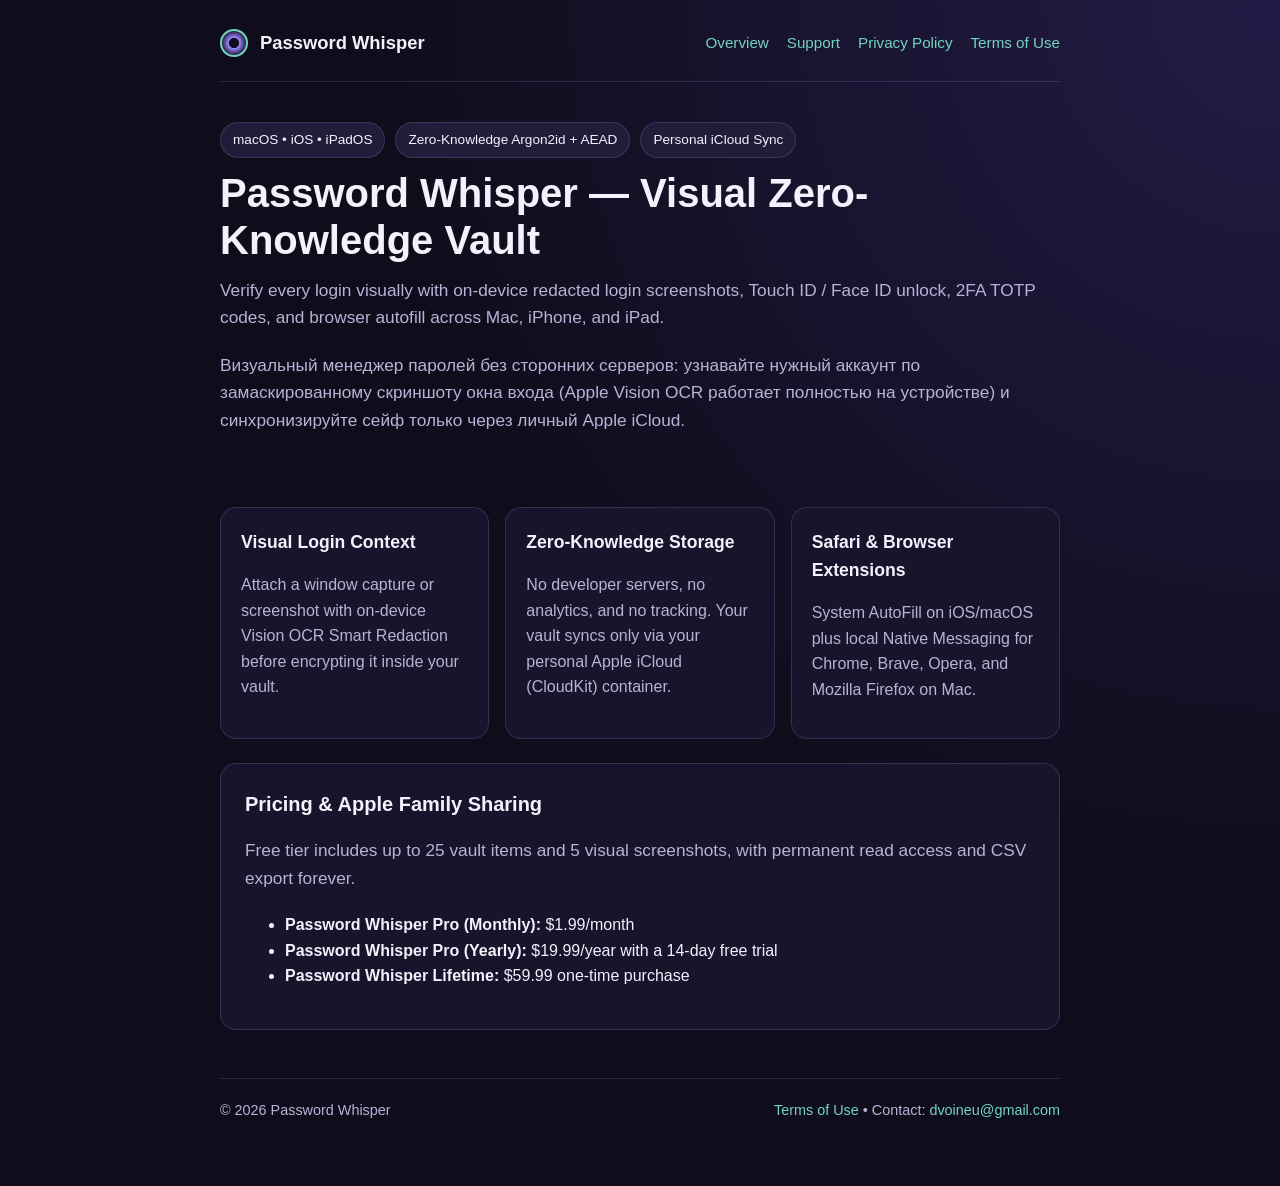
==== index.html @ 9f882ae6 "Deploy Password Whisper static site (Privacy Policy, Terms & Support)" ====
<!DOCTYPE html>
<html lang="en">
<head>
  <meta charset="utf-8">
  <meta name="viewport" content="width=device-width, initial-scale=1">
  <title>Password Whisper — Visual Zero-Knowledge Password Manager</title>
  <link rel="stylesheet" href="./style.css">
</head>
<body>
  <div class="wrap">
    <header>
      <a class="brand" href="./">
        <span class="iris-dot" aria-hidden="true"></span>
        <span>Password Whisper</span>
      </a>
      <nav aria-label="Primary">
        <a href="./">Overview</a>
        <a href="./support/">Support</a>
        <a href="./privacy/">Privacy Policy</a>
        <a href="./terms/">Terms of Use</a>
      </nav>
    </header>

    <main>
      <section class="hero">
        <div class="badges">
          <span class="badge">macOS • iOS • iPadOS</span>
          <span class="badge">Zero-Knowledge Argon2id + AEAD</span>
          <span class="badge">Personal iCloud Sync</span>
        </div>
        <h1>Password Whisper — Visual Zero-Knowledge Vault</h1>
        <p class="lead">
          Verify every login visually with on-device redacted login screenshots, Touch ID / Face ID unlock, 2FA TOTP codes, and browser autofill across Mac, iPhone, and iPad.
        </p>
        <p class="lead" lang="ru">
          Визуальный менеджер паролей без сторонних серверов: узнавайте нужный аккаунт по замаскированному скриншоту окна входа (Apple Vision OCR работает полностью на устройстве) и синхронизируйте сейф только через личный Apple iCloud.
        </p>
      </section>

      <section class="grid">
        <article class="card">
          <h2>Visual Login Context</h2>
          <p>Attach a window capture or screenshot with on-device Vision OCR Smart Redaction before encrypting it inside your vault.</p>
        </article>
        <article class="card">
          <h2>Zero-Knowledge Storage</h2>
          <p>No developer servers, no analytics, and no tracking. Your vault syncs only via your personal Apple iCloud (CloudKit) container.</p>
        </article>
        <article class="card">
          <h2>Safari & Browser Extensions</h2>
          <p>System AutoFill on iOS/macOS plus local Native Messaging for Chrome, Brave, Opera, and Mozilla Firefox on Mac.</p>
        </article>
      </section>

      <section class="section">
        <h2>Pricing & Apple Family Sharing</h2>
        <p class="lead">Free tier includes up to 25 vault items and 5 visual screenshots, with permanent read access and CSV export forever.</p>
        <ul>
          <li><strong>Password Whisper Pro (Monthly):</strong> $1.99/month</li>
          <li><strong>Password Whisper Pro (Yearly):</strong> $19.99/year with a 14-day free trial</li>
          <li><strong>Password Whisper Lifetime:</strong> $59.99 one-time purchase</li>
        </ul>
      </section>
    </main>

    <footer>
      <span>© 2026 Password Whisper</span>
      <span><a href="./terms/">Terms of Use</a> • Contact: <a href="mailto:dvoineu@gmail.com">dvoineu@gmail.com</a></span>
    </footer>
  </div>
</body>
</html>
---- style.css ----
:root {
  --bg: #0f0d1b;
  --surface: #18142b;
  --surface-alt: #211c3a;
  --border: rgba(167, 152, 240, 0.2);
  --text: #f3f1fb;
  --muted: #b8b2d6;
  --accent: #74d4c0;
  --iris: #9c88ff;
}

* {
  box-sizing: border-box;
}

body {
  margin: 0;
  font-family: -apple-system, BlinkMacSystemFont, "SF Pro Text", "Segoe UI", Roboto, sans-serif;
  background: radial-gradient(circle at top right, #231b46 0%, var(--bg) 52%);
  color: var(--text);
  line-height: 1.6;
}

a {
  color: var(--accent);
  text-decoration: none;
}

a:hover {
  text-decoration: underline;
}

.wrap {
  max-width: 880px;
  margin: 0 auto;
  padding: 28px 20px 64px;
}

header {
  display: flex;
  flex-wrap: wrap;
  align-items: center;
  justify-content: space-between;
  gap: 16px;
  padding-bottom: 24px;
  border-bottom: 1px solid var(--border);
}

.brand {
  display: flex;
  align-items: center;
  gap: 12px;
  font-weight: 700;
  font-size: 1.15rem;
  color: var(--text);
}

.iris-dot {
  width: 28px;
  height: 28px;
  border-radius: 50%;
  border: 2px solid var(--accent);
  background: radial-gradient(circle, var(--bg) 28%, var(--iris) 32%, var(--surface) 75%);
  display: inline-block;
}

nav {
  display: flex;
  flex-wrap: wrap;
  gap: 18px;
  font-size: 0.95rem;
}

.hero {
  padding: 40px 0 28px;
}

h1 {
  font-size: clamp(1.9rem, 4vw, 2.5rem);
  line-height: 1.18;
  margin: 0 0 12px;
}

.lead {
  color: var(--muted);
  font-size: 1.08rem;
  margin: 0 0 20px;
}

.badges {
  display: flex;
  flex-wrap: wrap;
  gap: 10px;
  margin-bottom: 12px;
}

.badge {
  background: var(--surface-alt);
  border: 1px solid var(--border);
  border-radius: 999px;
  padding: 6px 12px;
  font-size: 0.85rem;
  color: var(--text);
}

.grid {
  display: grid;
  grid-template-columns: repeat(auto-fit, minmax(250px, 1fr));
  gap: 16px;
  margin: 24px 0;
}

.card {
  background: var(--surface);
  border: 1px solid var(--border);
  border-radius: 16px;
  padding: 20px;
}

.card h2,
.card h3 {
  margin-top: 0;
  font-size: 1.1rem;
}

.card p,
.card li {
  color: var(--muted);
}

.section {
  background: var(--surface);
  border: 1px solid var(--border);
  border-radius: 16px;
  padding: 24px;
  margin-top: 22px;
}

.section h2 {
  margin-top: 0;
  font-size: 1.25rem;
}

footer {
  margin-top: 48px;
  padding-top: 20px;
  border-top: 1px solid var(--border);
  color: var(--muted);
  font-size: 0.9rem;
  display: flex;
  flex-wrap: wrap;
  justify-content: space-between;
  gap: 12px;
}
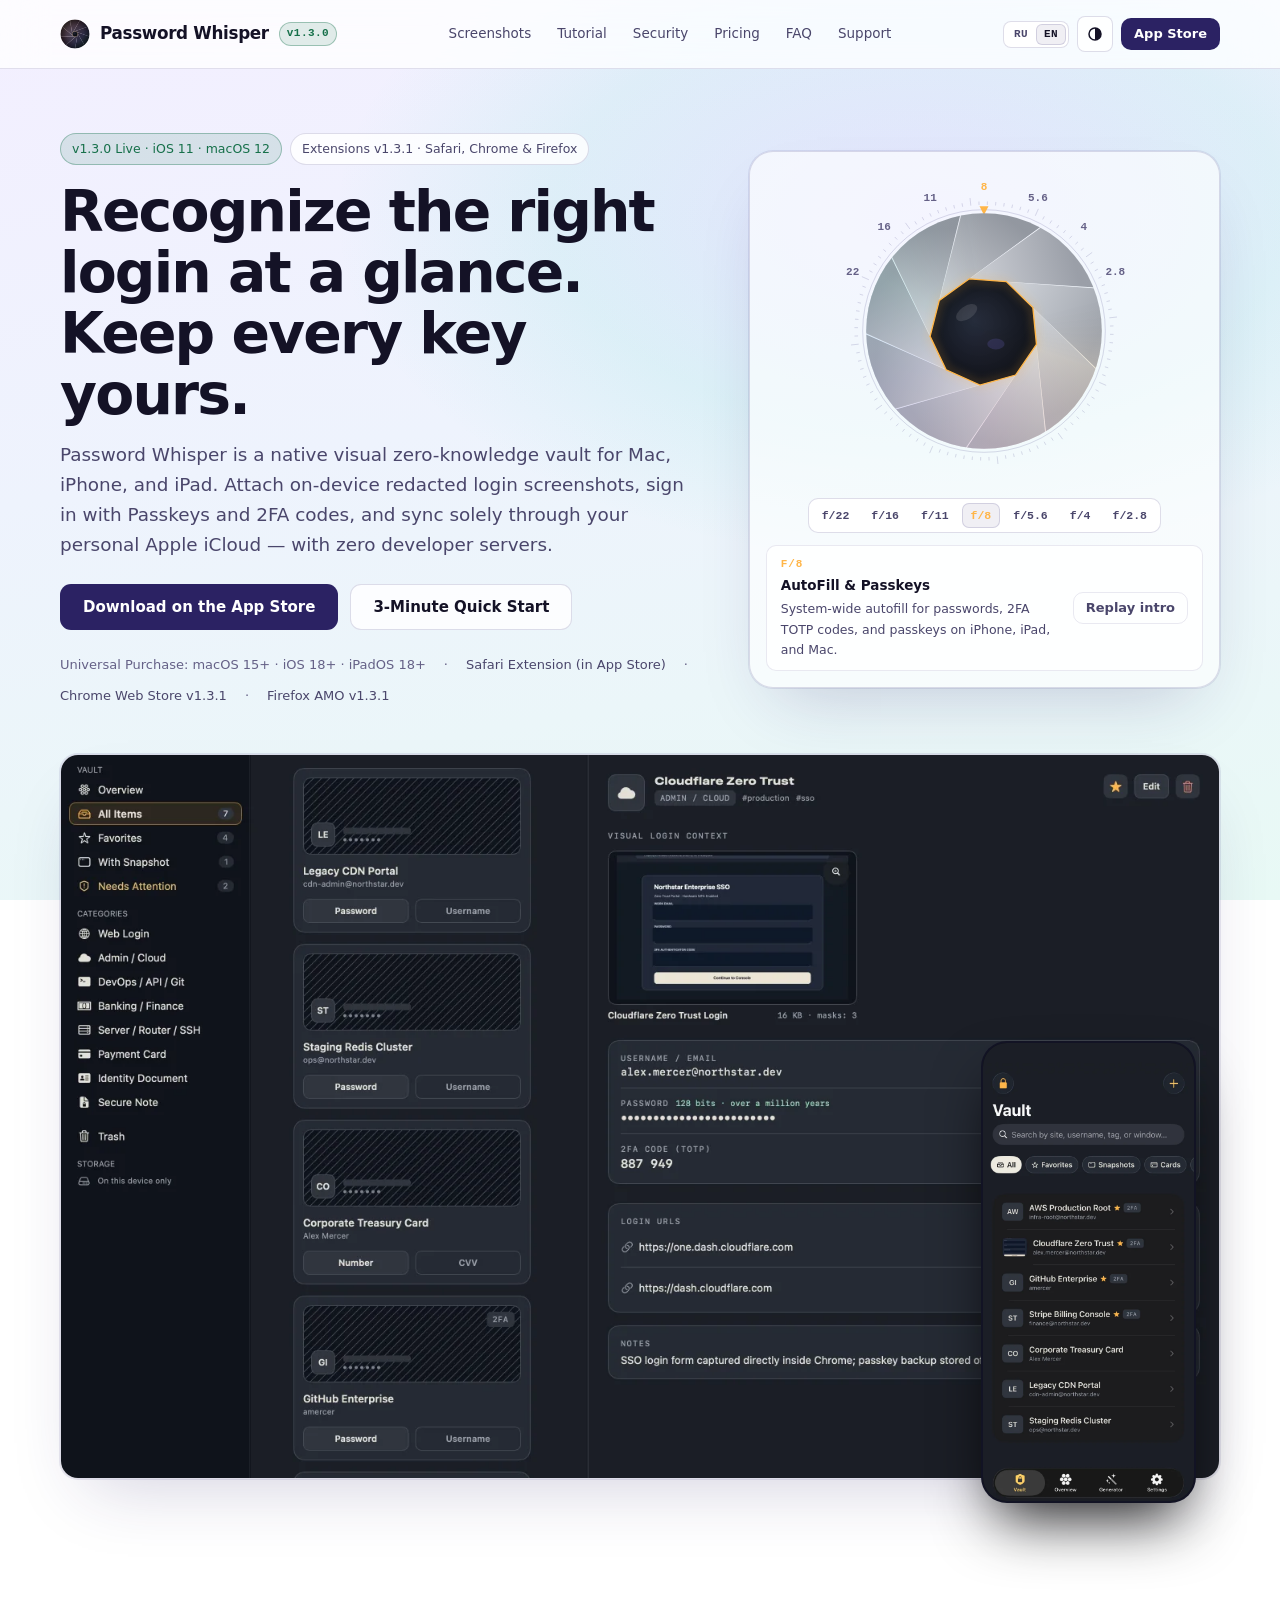
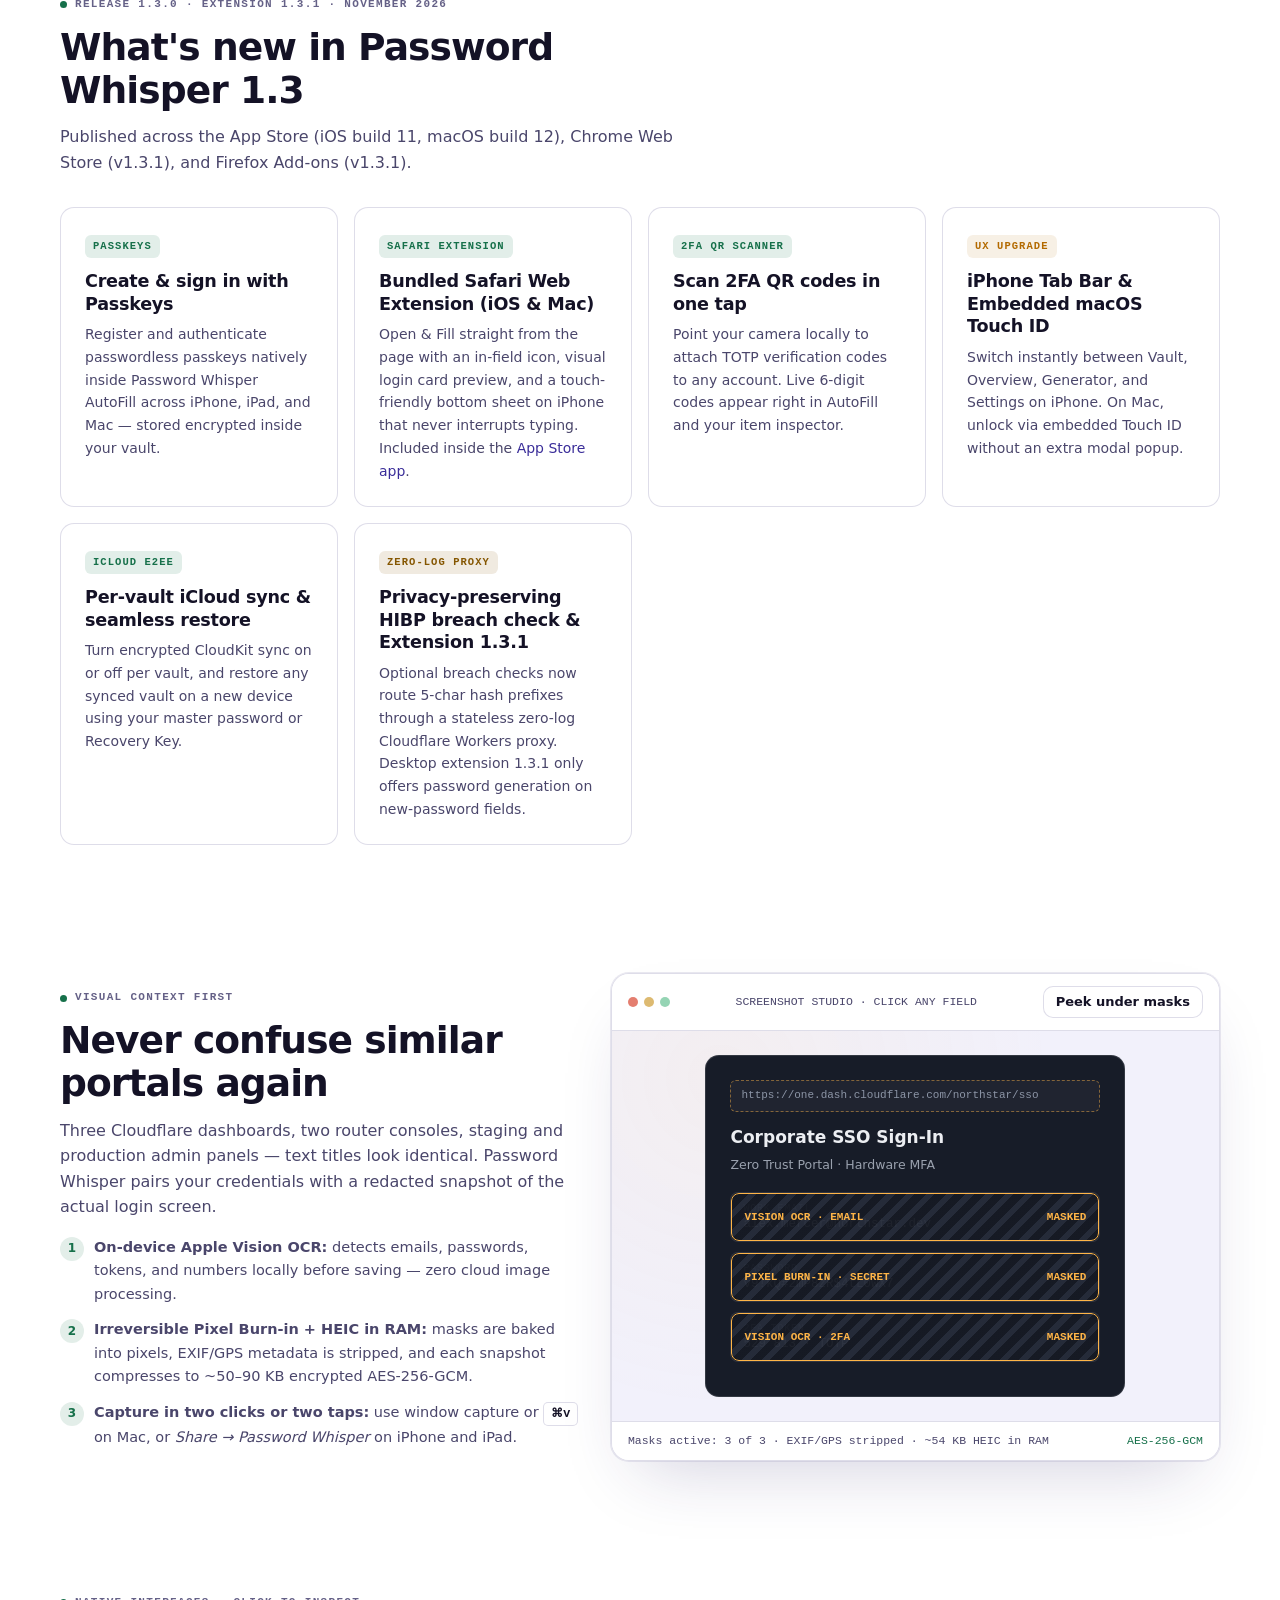
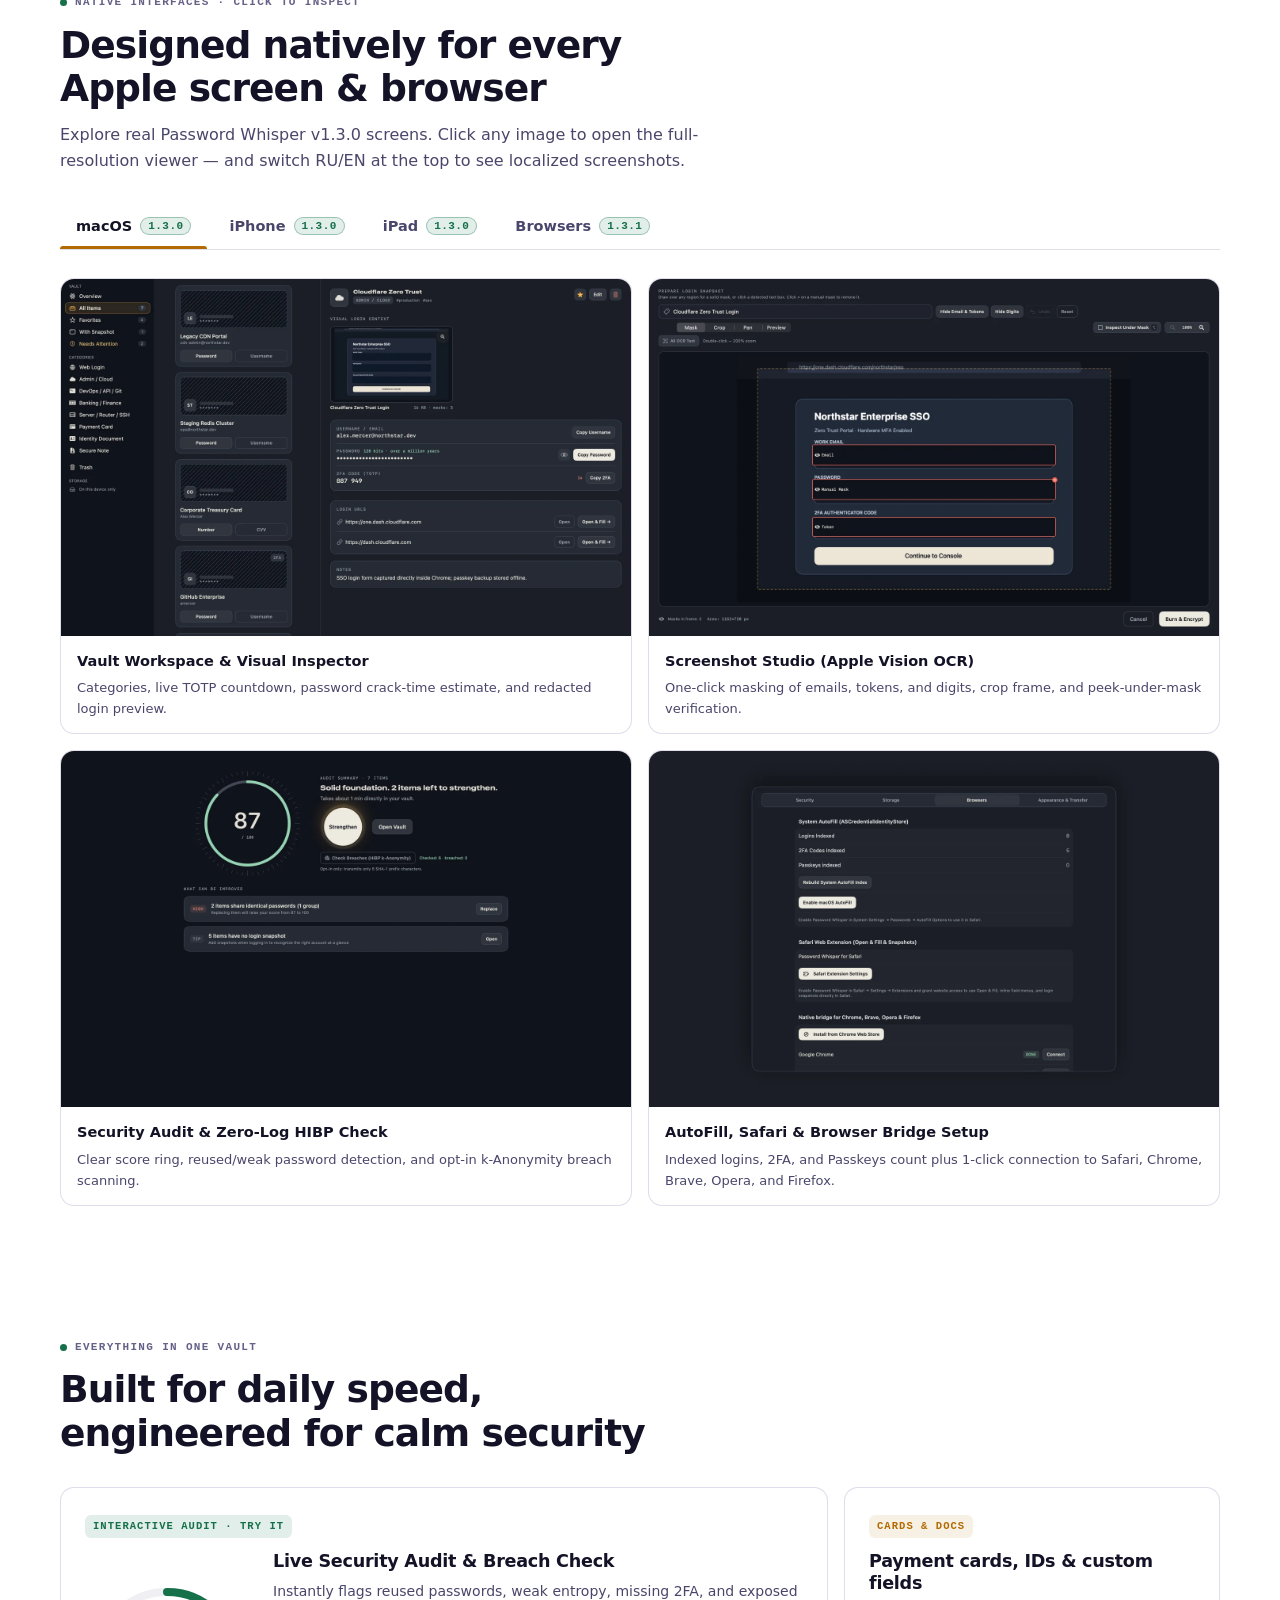
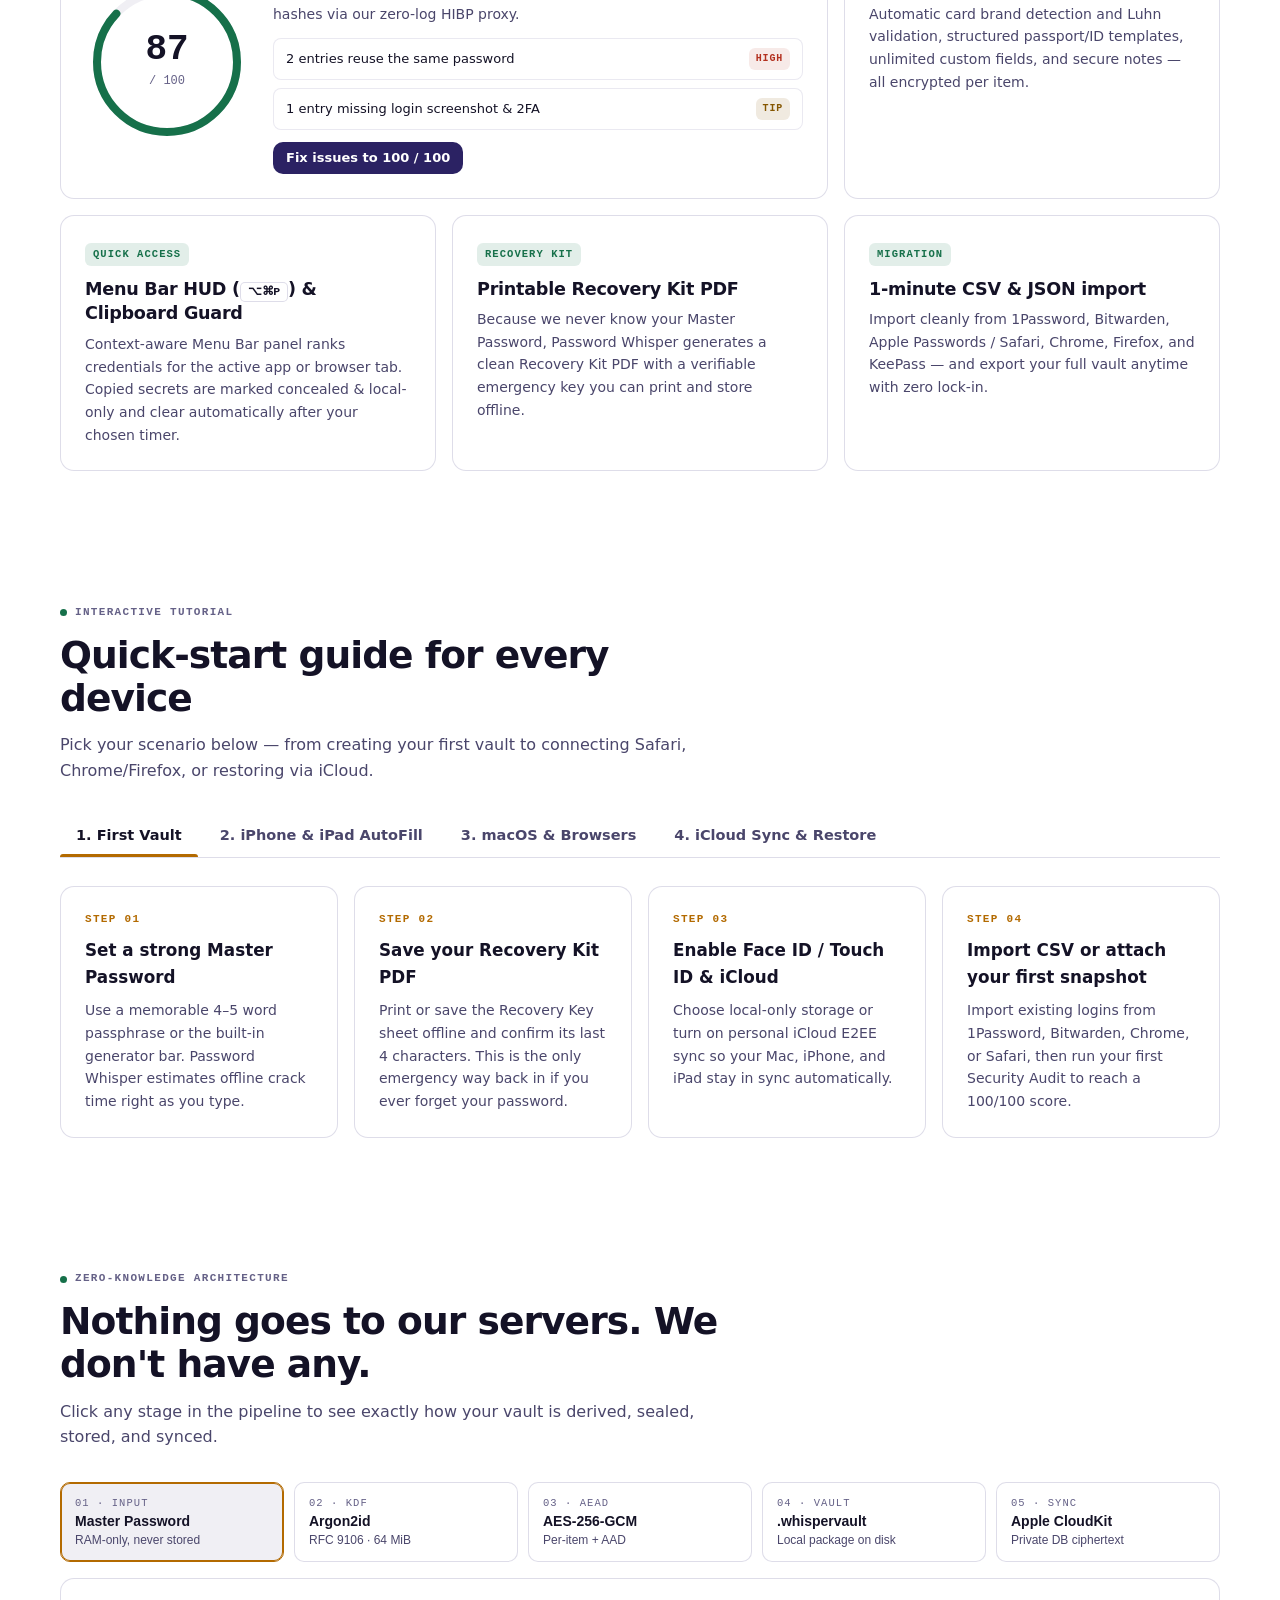
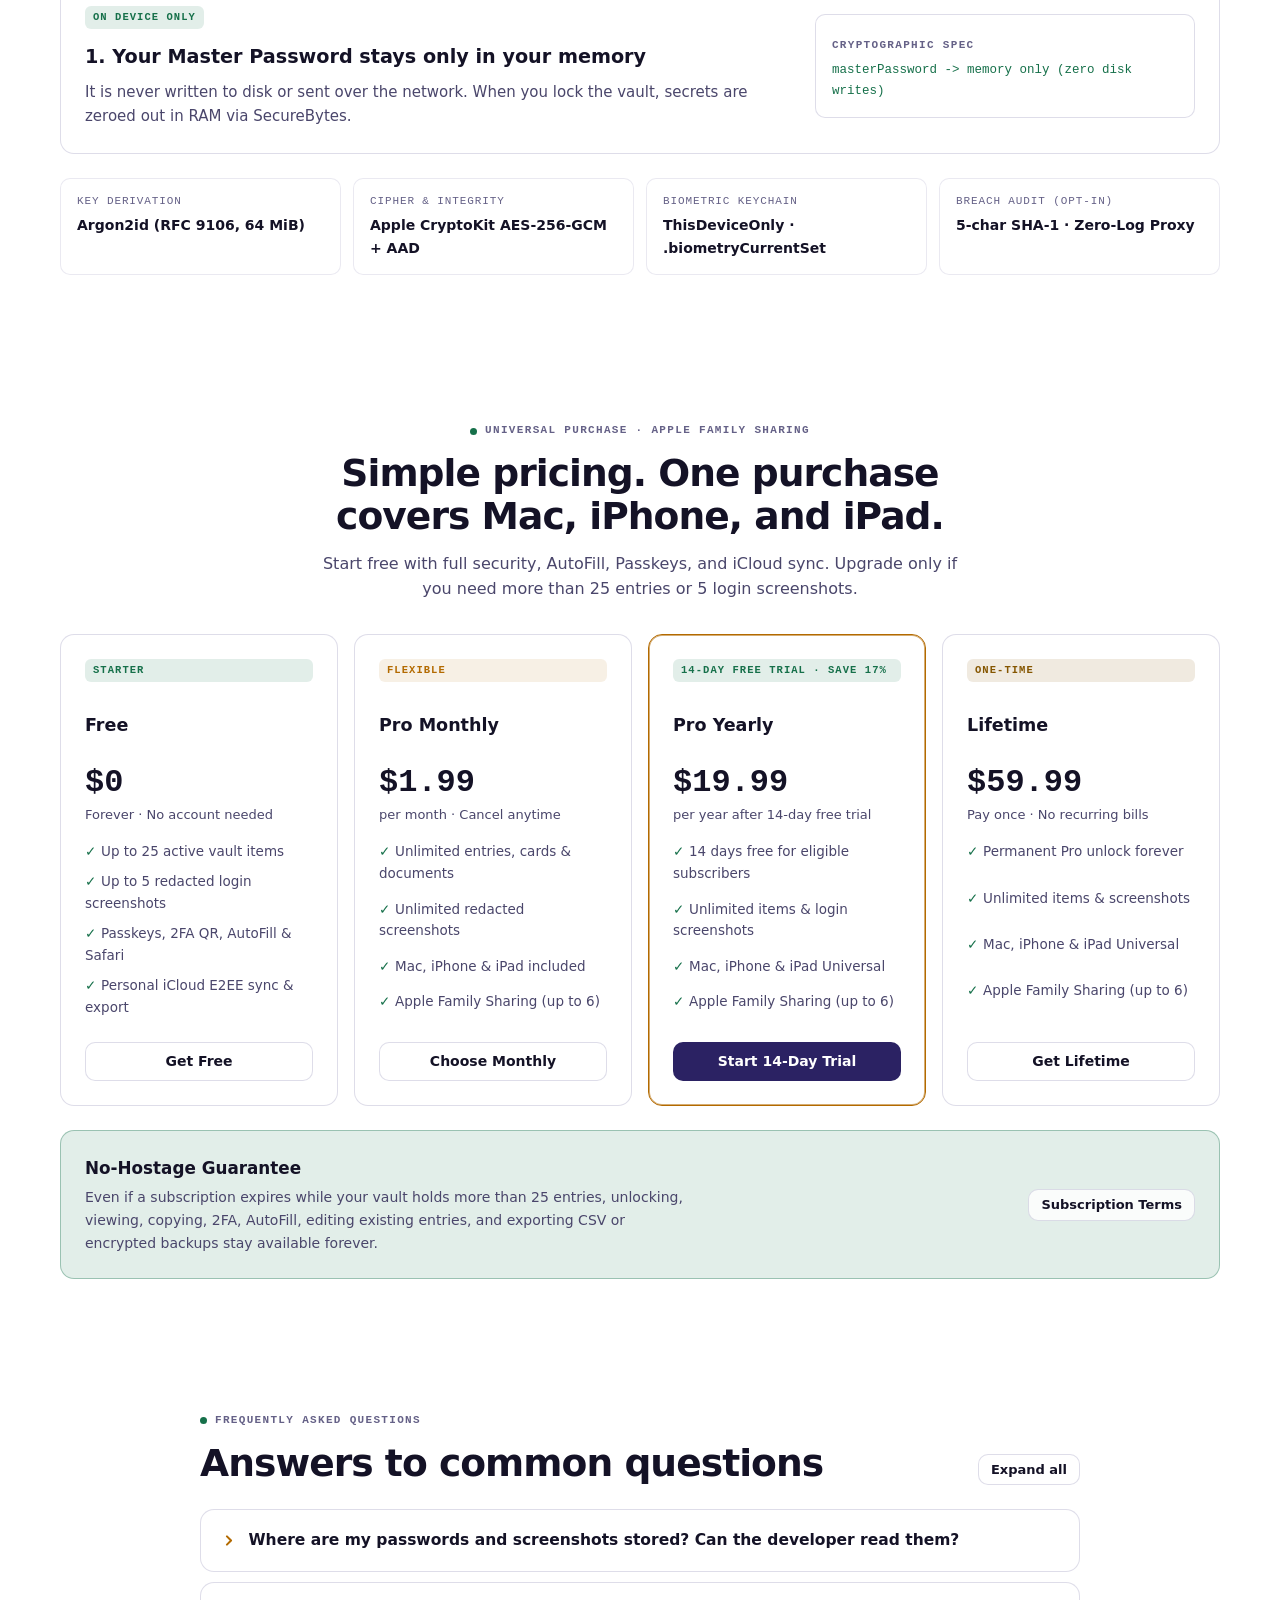
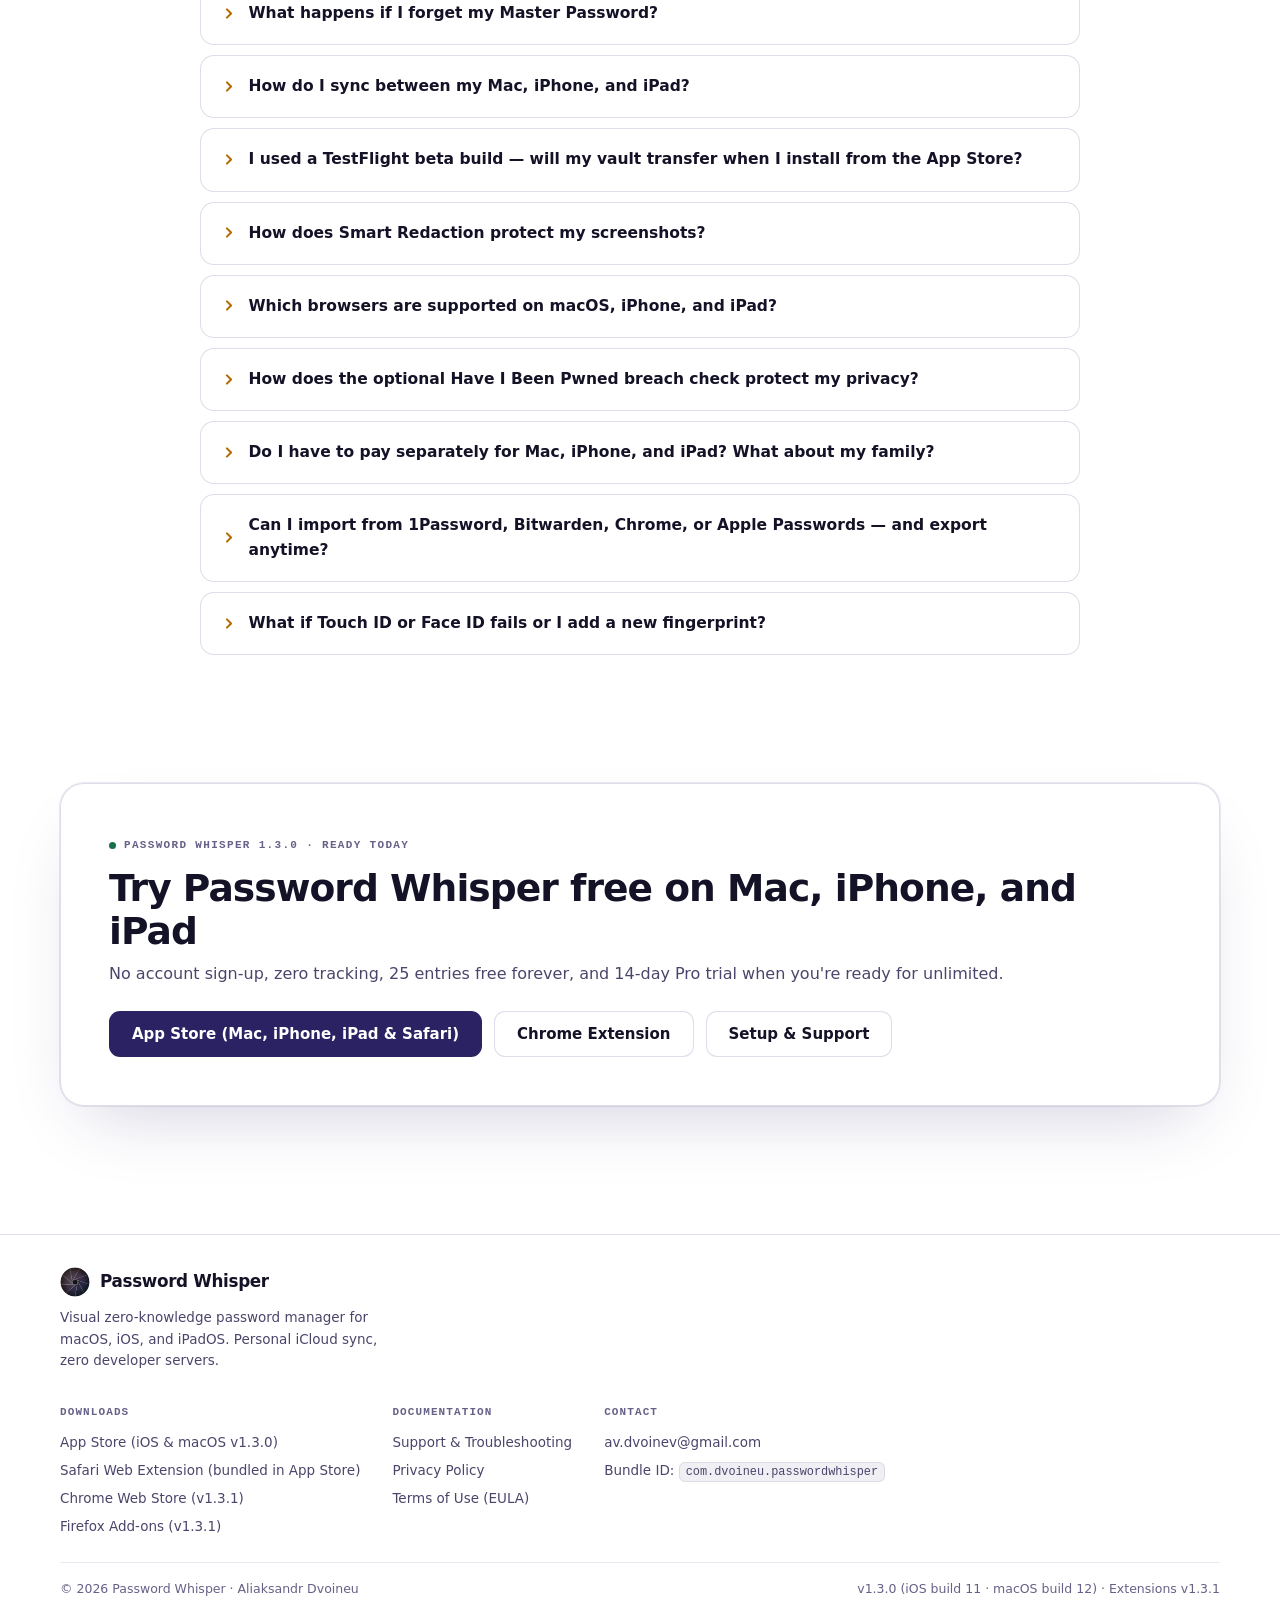
==== commit 521651a6: "feat(site): publish Password Whisper v1.3.0 Sentinel redesign with Iris animations and extension lin" ====
--- a/index.html
+++ b/index.html
@@ -1,72 +1,1356 @@
 <!DOCTYPE html>
-<html lang="en">
+<html lang="en" data-title-en="Password Whisper 1.3 — Visual Zero-Knowledge Password Manager" data-title-ru="Password Whisper 1.3 — Визуальный Zero-Knowledge менеджер паролей">
 <head>
   <meta charset="utf-8">
   <meta name="viewport" content="width=device-width, initial-scale=1">
-  <title>Password Whisper — Visual Zero-Knowledge Password Manager</title>
+  <meta name="color-scheme" content="light dark">
+  <script>
+    try {
+      var t = localStorage.getItem('pw-site-theme');
+      var m = document.querySelector('meta[name="color-scheme"]');
+      if (t === 'night' || t === 'dusk') { m.content = 'dark'; document.documentElement.dataset.sentinelTheme = t; }
+      else if (t === 'day') { m.content = 'light'; document.documentElement.dataset.sentinelTheme = 'day'; }
+      var l = localStorage.getItem('pw-site-lang');
+      document.documentElement.dataset.uiLang = (l === 'ru' || l === 'en') ? l : ((navigator.language || '').toLowerCase().startsWith('ru') ? 'ru' : 'en');
+    } catch (e) {}
+  </script>
+  <title>Password Whisper 1.3 — Visual Zero-Knowledge Password Manager</title>
+  <meta name="description" content="Password Whisper v1.3.0 for macOS, iOS, and iPadOS. Visual login context with on-device Vision OCR masking, Passkeys, 2FA QR scanner, Safari/Chrome/Firefox extensions, and personal iCloud E2EE sync with zero developer servers.">
+  <link rel="icon" type="image/svg+xml" href="./assets/sentinel-iris.svg">
   <link rel="stylesheet" href="./style.css">
+  <script src="./app.js" defer></script>
 </head>
 <body>
-  <div class="wrap">
-    <header>
+  <a class="skip-link" href="#main-content">
+    <span data-lang="en">Skip to main content</span>
+    <span data-lang="ru">Перейти к основному содержимому</span>
+  </a>
+
+  <!-- Sticky Glass Navigation -->
+  <header class="site-header">
+    <div class="container header-inner">
       <a class="brand" href="./">
-        <span class="iris-dot" aria-hidden="true"></span>
+        <img class="brand-mark" src="./assets/sentinel-iris.svg" alt="" width="30" height="30">
         <span>Password Whisper</span>
+        <span class="version-pill">v1.3.0</span>
       </a>
-      <nav aria-label="Primary">
-        <a href="./">Overview</a>
-        <a href="./support/">Support</a>
-        <a href="./privacy/">Privacy Policy</a>
-        <a href="./terms/">Terms of Use</a>
+
+      <nav aria-label="Primary navigation">
+        <ul class="nav-links">
+          <li><a href="#screenshots"><span data-lang="en">Screenshots</span><span data-lang="ru">Скриншоты</span></a></li>
+          <li><a href="#tutorial"><span data-lang="en">Tutorial</span><span data-lang="ru">Как начать</span></a></li>
+          <li><a href="#security"><span data-lang="en">Security</span><span data-lang="ru">Защита</span></a></li>
+          <li><a href="#pricing"><span data-lang="en">Pricing</span><span data-lang="ru">Тарифы</span></a></li>
+          <li><a href="#faq">FAQ</a></li>
+          <li><a href="./support/"><span data-lang="en">Support</span><span data-lang="ru">Поддержка</span></a></li>
+        </ul>
       </nav>
-    </header>
-
-    <main>
-      <section class="hero">
-        <div class="badges">
-          <span class="badge">macOS • iOS • iPadOS</span>
-          <span class="badge">Zero-Knowledge Argon2id + AEAD</span>
-          <span class="badge">Personal iCloud Sync</span>
-        </div>
-        <h1>Password Whisper — Visual Zero-Knowledge Vault</h1>
-        <p class="lead">
-          Verify every login visually with on-device redacted login screenshots, Touch ID / Face ID unlock, 2FA TOTP codes, and browser autofill across Mac, iPhone, and iPad.
-        </p>
-        <p class="lead" lang="ru">
-          Визуальный менеджер паролей без сторонних серверов: узнавайте нужный аккаунт по замаскированному скриншоту окна входа (Apple Vision OCR работает полностью на устройстве) и синхронизируйте сейф только через личный Apple iCloud.
-        </p>
-      </section>
-
-      <section class="grid">
-        <article class="card">
-          <h2>Visual Login Context</h2>
-          <p>Attach a window capture or screenshot with on-device Vision OCR Smart Redaction before encrypting it inside your vault.</p>
-        </article>
-        <article class="card">
-          <h2>Zero-Knowledge Storage</h2>
-          <p>No developer servers, no analytics, and no tracking. Your vault syncs only via your personal Apple iCloud (CloudKit) container.</p>
-        </article>
-        <article class="card">
-          <h2>Safari & Browser Extensions</h2>
-          <p>System AutoFill on iOS/macOS plus local Native Messaging for Chrome, Brave, Opera, and Mozilla Firefox on Mac.</p>
-        </article>
-      </section>
-
-      <section class="section">
-        <h2>Pricing & Apple Family Sharing</h2>
-        <p class="lead">Free tier includes up to 25 vault items and 5 visual screenshots, with permanent read access and CSV export forever.</p>
-        <ul>
-          <li><strong>Password Whisper Pro (Monthly):</strong> $1.99/month</li>
-          <li><strong>Password Whisper Pro (Yearly):</strong> $19.99/year with a 14-day free trial</li>
-          <li><strong>Password Whisper Lifetime:</strong> $59.99 one-time purchase</li>
-        </ul>
-      </section>
-    </main>
-
-    <footer>
-      <span>© 2026 Password Whisper</span>
-      <span><a href="./terms/">Terms of Use</a> • Contact: <a href="mailto:dvoineu@gmail.com">dvoineu@gmail.com</a></span>
-    </footer>
+
+      <div class="header-controls">
+        <div class="seg-control" role="group" aria-label="Language">
+          <button type="button" class="seg-btn" data-lang-choice="ru" aria-pressed="false">RU</button>
+          <button type="button" class="seg-btn" data-lang-choice="en" aria-pressed="true">EN</button>
+        </div>
+
+        <button type="button" class="btn btn--soft theme-popover-btn" popovertarget="theme-popover" aria-label="Appearance theme" title="Theme">
+          <svg width="16" height="16" viewBox="0 0 16 16" fill="none" aria-hidden="true">
+            <circle cx="8" cy="8" r="6" stroke="currentColor" stroke-width="1.5"/>
+            <path d="M8 2a6 6 0 0 1 0 12V2Z" fill="currentColor"/>
+          </svg>
+        </button>
+
+        <a class="btn btn--primary btn--sm header-cta" href="https://apps.apple.com/app/id6834912021" target="_blank" rel="noopener">
+          <span data-lang="en">App Store</span>
+          <span data-lang="ru">App Store</span>
+        </a>
+
+        <button type="button" id="mobile-menu-open" class="btn btn--soft mobile-menu-btn" aria-label="Open menu">
+          <svg width="18" height="18" viewBox="0 0 18 18" fill="none" aria-hidden="true">
+            <path d="M2.5 4.5h13M2.5 9h13M2.5 13.5h13" stroke="currentColor" stroke-width="1.8" stroke-linecap="round"/>
+          </svg>
+        </button>
+      </div>
+    </div>
+  </header>
+
+  <div id="theme-popover" class="theme-popover" popover>
+    <div class="theme-popover-list" role="group" aria-label="Color theme">
+      <button type="button" class="seg-btn" data-theme-choice="system" aria-pressed="true">
+        <span><span data-lang="en">Auto (System)</span><span data-lang="ru">Авто (система)</span></span>
+        <span class="theme-swatch" style="background: linear-gradient(135deg, #10131a 50%, #f3efff 50%);"></span>
+      </button>
+      <button type="button" class="seg-btn" data-theme-choice="night" aria-pressed="false">
+        <span><span data-lang="en">Night</span><span data-lang="ru">Ночь</span></span>
+        <span class="theme-swatch" style="background: #10131a;"></span>
+      </button>
+      <button type="button" class="seg-btn" data-theme-choice="dusk" aria-pressed="false">
+        <span><span data-lang="en">Dusk</span><span data-lang="ru">Сумерки</span></span>
+        <span class="theme-swatch" style="background: linear-gradient(160deg, #744a8b, #2f3378);"></span>
+      </button>
+      <button type="button" class="seg-btn" data-theme-choice="day" aria-pressed="false">
+        <span><span data-lang="en">Day · Pearl</span><span data-lang="ru">День · Перламутр</span></span>
+        <span class="theme-swatch" style="background: linear-gradient(160deg, #f3efff, #e8f9f5);"></span>
+      </button>
+    </div>
   </div>
+
+  <main id="main-content">
+    <!-- =====================================================================
+         HERO SECTION + AUTHENTIC 9-BLADE OPTICAL IRIS ANIMATION
+         ===================================================================== -->
+    <section class="hero-section">
+      <div class="container">
+        <div class="hero-grid">
+          <div>
+            <div class="hero-pills">
+              <span class="pill pill--accent">
+                <span data-lang="en">v1.3.0 Live · iOS 11 · macOS 12</span>
+                <span data-lang="ru">Версия 1.3.0 · iOS b11 · macOS b12</span>
+              </span>
+              <span class="pill">
+                <span data-lang="en">Extensions v1.3.1 · Safari, Chrome &amp; Firefox</span>
+                <span data-lang="ru">Расширения 1.3.1 · Safari, Chrome и Firefox</span>
+              </span>
+            </div>
+
+            <h1 class="hero-title">
+              <span data-lang="en">Recognize the right login at a glance. Keep every key yours.</span>
+              <span data-lang="ru">Узнавайте нужный вход взглядом. Храните ключи только у себя.</span>
+            </h1>
+
+            <p class="hero-subtitle">
+              <span data-lang="en">Password Whisper is a native visual zero-knowledge vault for Mac, iPhone, and iPad. Attach on-device redacted login screenshots, sign in with Passkeys and 2FA codes, and sync solely through your personal Apple iCloud — with zero developer servers.</span>
+              <span data-lang="ru">Нативный визуальный менеджер паролей для Mac, iPhone и iPad. Прикрепляйте замаскированные снимки экранов входа, входите по Passkeys и кодам 2FA и синхронизируйте сейф только через ваш личный Apple iCloud — без серверов разработчика.</span>
+            </p>
+
+            <div class="hero-actions">
+              <a class="btn btn--primary btn--lg" href="https://apps.apple.com/app/id6834912021" target="_blank" rel="noopener">
+                <span data-lang="en">Download on the App Store</span>
+                <span data-lang="ru">Скачать в App Store</span>
+              </a>
+              <a class="btn btn--soft btn--lg" href="#tutorial">
+                <span data-lang="en">3-Minute Quick Start</span>
+                <span data-lang="ru">Как начать за 3 минуты</span>
+              </a>
+            </div>
+
+            <div class="store-meta-row">
+              <span>
+                <span data-lang="en">Universal Purchase: macOS 15+ · iOS 18+ · iPadOS 18+</span>
+                <span data-lang="ru">Единая покупка: macOS 15+ · iOS 18+ · iPadOS 18+</span>
+              </span>
+              <span>·</span>
+              <a href="https://apps.apple.com/app/id6834912021" target="_blank" rel="noopener">
+                <span data-lang="en">Safari Extension (in App Store)</span>
+                <span data-lang="ru">Расширение Safari (в App Store)</span>
+              </a>
+              <span>·</span>
+              <a href="https://chromewebstore.google.com/detail/olagmnnpoogamifoblpkehbofidliled" target="_blank" rel="noopener">
+                <span data-lang="en">Chrome Web Store v1.3.1</span>
+                <span data-lang="ru">Расширение Chrome v1.3.1</span>
+              </a>
+              <span>·</span>
+              <a href="https://addons.mozilla.org/en-US/firefox/addon/password-whisper-visual-passwo/" target="_blank" rel="noopener">
+                <span data-lang="en">Firefox AMO v1.3.1</span>
+                <span data-lang="ru">Firefox AMO v1.3.1</span>
+              </a>
+            </div>
+          </div>
+
+          <!-- Interactive 9-Blade Optical Diaphragm (ported from SentinelIrisRenderer.swift) -->
+          <div class="iris-stage">
+            <div class="iris-canvas-wrap">
+              <canvas
+                id="sentinel-iris-canvas"
+                width="310"
+                height="310"
+                role="img"
+                aria-label="Interactive 9-blade optical iris diaphragm emblem of Password Whisper"
+              ></canvas>
+            </div>
+
+            <div class="iris-stops" role="group" aria-label="Optical aperture stops">
+              <button type="button" class="iris-stop-btn" data-stop="0" aria-pressed="false">f/22</button>
+              <button type="button" class="iris-stop-btn" data-stop="1" aria-pressed="false">f/16</button>
+              <button type="button" class="iris-stop-btn" data-stop="2" aria-pressed="false">f/11</button>
+              <button type="button" class="iris-stop-btn" data-stop="3" aria-pressed="true">f/8</button>
+              <button type="button" class="iris-stop-btn" data-stop="4" aria-pressed="false">f/5.6</button>
+              <button type="button" class="iris-stop-btn" data-stop="5" aria-pressed="false">f/4</button>
+              <button type="button" class="iris-stop-btn" data-stop="6" aria-pressed="false">f/2.8</button>
+            </div>
+
+            <div class="iris-readout">
+              <div>
+                <div class="iris-readout-stop" id="iris-stop-label">f/8</div>
+                <div class="iris-readout-title" id="iris-stop-title">AutoFill &amp; Passkeys</div>
+                <div class="iris-readout-desc" id="iris-stop-desc">System-wide autofill for passwords, 2FA TOTP codes, and passkeys on iPhone, iPad, and Mac.</div>
+              </div>
+              <button type="button" id="iris-replay-btn" class="btn btn--ghost btn--sm">
+                <span data-lang="en">Replay intro</span>
+                <span data-lang="ru">Повторить</span>
+              </button>
+            </div>
+          </div>
+        </div>
+
+        <!-- Hero Real App Showcase (LCP high priority) -->
+        <div class="hero-showcase">
+          <button
+            type="button"
+            class="showcase-mac-frame"
+            data-lightbox-group="hero"
+            data-title-en="Password Whisper 1.3 for macOS — Visual Login Context & Live 2FA"
+            data-title-ru="Password Whisper 1.3 для macOS — Визуальный контекст входа и коды 2FA"
+          >
+            <img
+              src="./assets/screenshots/en/macos-01-workspace.webp"
+              data-shot-prefix="./assets/screenshots/"
+              data-shot-file="macos-01-workspace.webp"
+              data-alt-en="Password Whisper 1.3 macOS workspace showing encrypted vault sidebar, item list, redacted login screenshot preview, password strength estimate, and live TOTP 2FA code"
+              data-alt-ru="Рабочее пространство Password Whisper 1.3 для macOS: категории сейфа, карточки записей, замаскированный снимок экрана входа и живой код 2FA"
+              alt="Password Whisper 1.3 macOS workspace showing encrypted vault and redacted login screenshot preview"
+              width="1440"
+              height="900"
+              fetchpriority="high"
+            >
+          </button>
+
+          <button
+            type="button"
+            class="showcase-iphone-float"
+            data-lightbox-group="hero"
+            data-title-en="Password Whisper 1.3 for iPhone — New Bottom Tab Bar"
+            data-title-ru="Password Whisper 1.3 для iPhone — Новая панель вкладок"
+          >
+            <img
+              src="./assets/screenshots/en/iphone-01-vault.webp"
+              data-shot-prefix="./assets/screenshots/"
+              data-shot-file="iphone-01-vault.webp"
+              data-alt-en="Password Whisper 1.3 iPhone vault with instant search, filter chips, visual thumbnails, and bottom tab bar"
+              data-alt-ru="Сейф Password Whisper 1.3 на iPhone с быстрым поиском, фильтрами, миниатюрами снимков и новой панелью вкладок"
+              alt="Password Whisper 1.3 iPhone vault with bottom tab bar"
+              width="660"
+              height="1434"
+            >
+          </button>
+        </div>
+      </div>
+    </section>
+
+    <!-- =====================================================================
+         WHAT'S NEW IN v1.3.0 & EXTENSION v1.3.1
+         ===================================================================== -->
+    <section id="whats-new" class="section-block reveal">
+      <div class="container">
+        <div class="section-header">
+          <p class="eyebrow"><span class="eyebrow-dot"></span><span>RELEASE 1.3.0 · EXTENSION 1.3.1 · NOVEMBER 2026</span></p>
+          <h2 class="section-title">
+            <span data-lang="en">What's new in Password Whisper 1.3</span>
+            <span data-lang="ru">Что нового в Password Whisper 1.3</span>
+          </h2>
+          <p class="section-lead">
+            <span data-lang="en">Published across the App Store (iOS build 11, macOS build 12), Chrome Web Store (v1.3.1), and Firefox Add-ons (v1.3.1).</span>
+            <span data-lang="ru">Уже доступно в App Store (iOS build 11, macOS build 12), Chrome Web Store (v1.3.1) и каталоге дополнений Firefox (v1.3.1).</span>
+          </p>
+        </div>
+
+        <div class="release-strip">
+          <article class="card">
+            <span class="card-tag">Passkeys</span>
+            <h3>
+              <span data-lang="en">Create &amp; sign in with Passkeys</span>
+              <span data-lang="ru">Создание и вход по Passkeys</span>
+            </h3>
+            <p>
+              <span data-lang="en">Register and authenticate passwordless passkeys natively inside Password Whisper AutoFill across iPhone, iPad, and Mac — stored encrypted inside your vault.</span>
+              <span data-lang="ru">Создавайте и используйте ключи доступа Passkeys прямо через системное автозаполнение Password Whisper на iPhone, iPad и Mac — ключи шифруются внутри вашего сейфа.</span>
+            </p>
+          </article>
+
+          <article class="card">
+            <span class="card-tag">Safari Extension</span>
+            <h3>
+              <span data-lang="en">Bundled Safari Web Extension (iOS &amp; Mac)</span>
+              <span data-lang="ru">Встроенное расширение для Safari</span>
+            </h3>
+            <p>
+              <span data-lang="en">Open &amp; Fill straight from the page with an in-field icon, visual login card preview, and a touch-friendly bottom sheet on iPhone that never interrupts typing. Included inside the <a href="https://apps.apple.com/app/id6834912021" target="_blank" rel="noopener">App Store app</a>.</span>
+              <span data-lang="ru">Открывайте и заполняйте логины прямо со страницы, просматривайте снимок входа в окне расширения и пользуйтесь удобной нижней панелью в Safari на iPhone. Встроено в <a href="https://apps.apple.com/app/id6834912021" target="_blank" rel="noopener">приложение из App Store</a>.</span>
+            </p>
+          </article>
+
+          <article class="card">
+            <span class="card-tag">2FA QR Scanner</span>
+            <h3>
+              <span data-lang="en">Scan 2FA QR codes in one tap</span>
+              <span data-lang="ru">Сканер QR-кодов 2FA / TOTP</span>
+            </h3>
+            <p>
+              <span data-lang="en">Point your camera locally to attach TOTP verification codes to any account. Live 6-digit codes appear right in AutoFill and your item inspector.</span>
+              <span data-lang="ru">Наведите камеру, чтобы прикрепить коды двухфакторной аутентификации к записи. Живые 6-значные коды сразу доступны в инспекторе и системном автозаполнении.</span>
+            </p>
+          </article>
+
+          <article class="card">
+            <span class="card-tag card-tag--amber">UX Upgrade</span>
+            <h3>
+              <span data-lang="en">iPhone Tab Bar &amp; Embedded macOS Touch ID</span>
+              <span data-lang="ru">Панель вкладок iPhone и встроенный Touch ID</span>
+            </h3>
+            <p>
+              <span data-lang="en">Switch instantly between Vault, Overview, Generator, and Settings on iPhone. On Mac, unlock via embedded Touch ID without an extra modal popup.</span>
+              <span data-lang="ru">Мгновенно переключайтесь между Сейфом, Обзором, Генератором и Настройками на iPhone. На Mac разблокировка по Touch ID встроена прямо в экран входа.</span>
+            </p>
+          </article>
+
+          <article class="card">
+            <span class="card-tag">iCloud E2EE</span>
+            <h3>
+              <span data-lang="en">Per-vault iCloud sync &amp; seamless restore</span>
+              <span data-lang="ru">По-сейфовый iCloud и быстрое восстановление</span>
+            </h3>
+            <p>
+              <span data-lang="en">Turn encrypted CloudKit sync on or off per vault, and restore any synced vault on a new device using your master password or Recovery Key.</span>
+              <span data-lang="ru">Включайте сквозную синхронизацию CloudKit для отдельных сейфов и восстанавливайте их на новом устройстве с помощью мастер-пароля или Recovery Key.</span>
+            </p>
+          </article>
+
+          <article class="card">
+            <span class="card-tag card-tag--warn">Zero-Log Proxy</span>
+            <h3>
+              <span data-lang="en">Privacy-preserving HIBP breach check &amp; Extension 1.3.1</span>
+              <span data-lang="ru">Zero-Log прокси утечек и расширение 1.3.1</span>
+            </h3>
+            <p>
+              <span data-lang="en">Optional breach checks now route 5-char hash prefixes through a stateless zero-log Cloudflare Workers proxy. Desktop extension 1.3.1 only offers password generation on new-password fields.</span>
+              <span data-lang="ru">Проверка утечек идёт через stateless-прокси без журналов запросов. Настольное расширение 1.3.1 предлагает генерацию только в полях нового пароля, не мешая обычному входу.</span>
+            </p>
+          </article>
+        </div>
+      </div>
+    </section>
+
+    <!-- =====================================================================
+         VISUAL CONTEXT FIRST + INTERACTIVE SMART REDACTION STUDIO DEMO
+         ===================================================================== -->
+    <section id="visual-context" class="section-block reveal">
+      <div class="container">
+        <div class="redaction-grid">
+          <div>
+            <p class="eyebrow"><span class="eyebrow-dot"></span><span>VISUAL CONTEXT FIRST</span></p>
+            <h2 class="section-title">
+              <span data-lang="en">Never confuse similar portals again</span>
+              <span data-lang="ru">Больше не путайте похожие личные кабинеты</span>
+            </h2>
+            <p class="section-lead">
+              <span data-lang="en">Three Cloudflare dashboards, two router consoles, staging and production admin panels — text titles look identical. Password Whisper pairs your credentials with a redacted snapshot of the actual login screen.</span>
+              <span data-lang="ru">Три облачные панели, два роутера, стейджинг и продакшн — по названию записи их легко перепутать. Password Whisper показывает замаскированный снимок реального экрана входа прямо перед подстановкой пароля.</span>
+            </p>
+
+            <ul class="feature-bullets">
+              <li>
+                <span class="bullet-icon" aria-hidden="true">1</span>
+                <span>
+                  <span data-lang="en"><strong>On-device Apple Vision OCR:</strong> detects emails, passwords, tokens, and numbers locally before saving — zero cloud image processing.</span>
+                  <span data-lang="ru"><strong>Apple Vision OCR на устройстве:</strong> локально находит email, пароли, токены и цифры на снимке — изображения никуда не отправляются.</span>
+                </span>
+              </li>
+              <li>
+                <span class="bullet-icon" aria-hidden="true">2</span>
+                <span>
+                  <span data-lang="en"><strong>Irreversible Pixel Burn-in + HEIC in RAM:</strong> masks are baked into pixels, EXIF/GPS metadata is stripped, and each snapshot compresses to ~50–90 KB encrypted AES-256-GCM.</span>
+                  <span data-lang="ru"><strong>Необратимое запекание масок в пиксели:</strong> EXIF и GPS удаляются, снимок сжимается в HEIC (~50–90 КБ) и расшифровывается только в оперативной памяти.</span>
+                </span>
+              </li>
+              <li>
+                <span class="bullet-icon" aria-hidden="true">3</span>
+                <span>
+                  <span data-lang="en"><strong>Capture in two clicks or two taps:</strong> use window capture or <kbd class="kbd">⌘V</kbd> on Mac, or <em>Share → Password Whisper</em> on iPhone and iPad.</span>
+                  <span data-lang="ru"><strong>Добавление за 2 шага:</strong> захват окна или <kbd class="kbd">⌘V</kbd> на Mac, либо меню <em>Поделиться → Password Whisper</em> на iPhone и iPad.</span>
+                </span>
+              </li>
+            </ul>
+          </div>
+
+          <!-- Interactive Smart Redaction Playground -->
+          <div class="studio-demo" aria-label="Interactive Smart Redaction Studio demo">
+            <div class="studio-toolbar">
+              <div class="studio-dots" aria-hidden="true">
+                <span class="studio-dot"></span>
+                <span class="studio-dot"></span>
+                <span class="studio-dot"></span>
+              </div>
+              <span class="mono-num" style="font-size: 11.5px; color: var(--ink-muted);">
+                <span data-lang="en">SCREENSHOT STUDIO · CLICK ANY FIELD</span>
+                <span data-lang="ru">СТУДИЯ СКРИНШОТОВ · НАЖМИТЕ НА ПОЛЕ</span>
+              </span>
+              <button type="button" id="redaction-toggle-all" class="btn btn--soft btn--sm">Peek under masks</button>
+            </div>
+
+            <div class="studio-canvas">
+              <div class="mock-login-card">
+                <div class="mock-login-url">https://one.dash.cloudflare.com/northstar/sso</div>
+                <p class="mock-login-title">
+                  <span data-lang="en">Corporate SSO Sign-In</span>
+                  <span data-lang="ru">Корпоративный вход SSO</span>
+                </p>
+                <p class="mock-login-sub">
+                  <span data-lang="en">Zero Trust Portal · Hardware MFA</span>
+                  <span data-lang="ru">Портал Zero Trust · Аппаратный MFA</span>
+                </p>
+
+                <button type="button" class="redact-field" data-masked="true" aria-pressed="true">
+                  <span class="redact-field-label">WORK EMAIL</span>
+                  <span>alex.mercer@northstar.dev</span>
+                  <span class="redact-mask"><span>VISION OCR · EMAIL</span><span>MASKED</span></span>
+                </button>
+
+                <button type="button" class="redact-field" data-masked="true" aria-pressed="true">
+                  <span class="redact-field-label">PASSWORD</span>
+                  <span>v9!kQ#2mP8zR$4tL0wX7</span>
+                  <span class="redact-mask"><span>PIXEL BURN-IN · SECRET</span><span>MASKED</span></span>
+                </button>
+
+                <button type="button" class="redact-field" data-masked="true" aria-pressed="true">
+                  <span class="redact-field-label">2FA TOKEN</span>
+                  <span>529 813 · TOTP</span>
+                  <span class="redact-mask"><span>VISION OCR · 2FA</span><span>MASKED</span></span>
+                </button>
+              </div>
+            </div>
+
+            <div class="studio-statusbar">
+              <span id="redaction-status">Masks active: 3 of 3 · EXIF/GPS stripped · ~54 KB HEIC in RAM</span>
+              <span style="color: var(--safe);">AES-256-GCM</span>
+            </div>
+          </div>
+        </div>
+      </div>
+    </section>
+
+    <!-- =====================================================================
+         MULTI-PLATFORM REAL v1.3.0 SCREENSHOT GALLERY (ACCESSIBLE TABS + LIGHTBOX)
+         ===================================================================== -->
+    <section id="screenshots" class="section-block reveal">
+      <div class="container">
+        <div class="section-header">
+          <p class="eyebrow"><span class="eyebrow-dot"></span><span>NATIVE INTERFACES · CLICK TO INSPECT</span></p>
+          <h2 class="section-title">
+            <span data-lang="en">Designed natively for every Apple screen &amp; browser</span>
+            <span data-lang="ru">Нативный интерфейс на каждом экране и в браузерах</span>
+          </h2>
+          <p class="section-lead">
+            <span data-lang="en">Explore real Password Whisper v1.3.0 screens. Click any image to open the full-resolution viewer — and switch RU/EN at the top to see localized screenshots.</span>
+            <span data-lang="ru">Реальные экраны Password Whisper v1.3.0. Нажмите на любой снимок, чтобы открыть его в полном размере — при переключении языка RU/EN скриншоты тоже меняются.</span>
+          </p>
+        </div>
+
+        <div class="tabs-wrapper" data-tabs>
+          <div class="tablist-scroller" role="tablist" focusgroup="tablist nomemory" aria-label="Platform screenshots">
+            <button type="button" class="tab-btn" role="tab" id="gal-tab-mac" aria-selected="true" focusgroupstart tabindex="0">
+              <span>macOS</span><span class="version-pill">1.3.0</span>
+            </button>
+            <button type="button" class="tab-btn" role="tab" id="gal-tab-iphone" aria-selected="false" tabindex="-1">
+              <span>iPhone</span><span class="version-pill">1.3.0</span>
+            </button>
+            <button type="button" class="tab-btn" role="tab" id="gal-tab-ipad" aria-selected="false" tabindex="-1">
+              <span>iPad</span><span class="version-pill">1.3.0</span>
+            </button>
+            <button type="button" class="tab-btn" role="tab" id="gal-tab-browser" aria-selected="false" tabindex="-1">
+              <span data-lang="en">Browsers</span><span data-lang="ru">Браузеры</span><span class="version-pill">1.3.1</span>
+            </button>
+          </div>
+
+          <div class="tab-panels-stack">
+            <!-- macOS Panel -->
+            <div role="tabpanel" aria-labelledby="gal-tab-mac">
+              <div class="tab-panel-inner">
+                <div class="gallery-grid">
+                  <article class="shot-card">
+                    <button type="button" class="shot-trigger" data-lightbox-group="gallery-mac">
+                      <img src="./assets/screenshots/en/macos-01-workspace.webp" data-shot-prefix="./assets/screenshots/" data-shot-file="macos-01-workspace.webp" data-alt-en="macOS vault workspace with visual context preview" data-alt-ru="Рабочее пространство сейфа на macOS с визуальным контекстом" alt="macOS vault workspace" width="1440" height="900" loading="lazy">
+                    </button>
+                    <div class="shot-caption">
+                      <h3><span data-lang="en">Vault Workspace &amp; Visual Inspector</span><span data-lang="ru">Сейф и визуальный инспектор</span></h3>
+                      <p><span data-lang="en">Categories, live TOTP countdown, password crack-time estimate, and redacted login preview.</span><span data-lang="ru">Категории, таймер 2FA, оценка времени подбора пароля и замаскированный снимок входа.</span></p>
+                    </div>
+                  </article>
+
+                  <article class="shot-card">
+                    <button type="button" class="shot-trigger" data-lightbox-group="gallery-mac">
+                      <img src="./assets/screenshots/en/macos-02-redaction-studio.webp" data-shot-prefix="./assets/screenshots/" data-shot-file="macos-02-redaction-studio.webp" data-alt-en="macOS Screenshot Studio with Vision OCR masking" data-alt-ru="Студия скриншотов на macOS с маскированием Vision OCR" alt="macOS Screenshot Studio" width="1440" height="900" loading="lazy">
+                    </button>
+                    <div class="shot-caption">
+                      <h3><span data-lang="en">Screenshot Studio (Apple Vision OCR)</span><span data-lang="ru">Студия скриншотов (Apple Vision OCR)</span></h3>
+                      <p><span data-lang="en">One-click masking of emails, tokens, and digits, crop frame, and peek-under-mask verification.</span><span data-lang="ru">Скрытие email, токенов и цифр в один клик, обрезка кадра и проверка под маской перед шифрованием.</span></p>
+                    </div>
+                  </article>
+
+                  <article class="shot-card">
+                    <button type="button" class="shot-trigger" data-lightbox-group="gallery-mac">
+                      <img src="./assets/screenshots/en/macos-03-security-audit.webp" data-shot-prefix="./assets/screenshots/" data-shot-file="macos-03-security-audit.webp" data-alt-en="macOS Security Audit dashboard with score ring and HIBP check" data-alt-ru="Аудит безопасности на macOS с кольцом оценки и проверкой утечек" alt="macOS Security Audit" width="1440" height="900" loading="lazy">
+                    </button>
+                    <div class="shot-caption">
+                      <h3><span data-lang="en">Security Audit &amp; Zero-Log HIBP Check</span><span data-lang="ru">Аудит защиты и проверка утечек</span></h3>
+                      <p><span data-lang="en">Clear score ring, reused/weak password detection, and opt-in k-Anonymity breach scanning.</span><span data-lang="ru">Наглядная оценка, поиск дубликатов и слабых паролей, опциональная проверка утечек через прокси.</span></p>
+                    </div>
+                  </article>
+
+                  <article class="shot-card">
+                    <button type="button" class="shot-trigger" data-lightbox-group="gallery-mac">
+                      <img src="./assets/screenshots/en/macos-04-settings-browsers.webp" data-shot-prefix="./assets/screenshots/" data-shot-file="macos-04-settings-browsers.webp" data-alt-en="macOS AutoFill, Safari Extension, and Chrome/Firefox bridge settings" data-alt-ru="Настройки AutoFill, расширения Safari и моста Chrome/Firefox на macOS" alt="macOS Browsers settings" width="1440" height="900" loading="lazy">
+                    </button>
+                    <div class="shot-caption">
+                      <h3><span data-lang="en">AutoFill, Safari &amp; Browser Bridge Setup</span><span data-lang="ru">AutoFill, Safari и мост для браузеров</span></h3>
+                      <p><span data-lang="en">Indexed logins, 2FA, and Passkeys count plus 1-click connection to Safari, Chrome, Brave, Opera, and Firefox.</span><span data-lang="ru">Индекс логинов, 2FA и Passkeys, настройка Safari и подключение Chrome, Brave, Opera и Firefox.</span></p>
+                    </div>
+                  </article>
+                </div>
+              </div>
+            </div>
+
+            <!-- iPhone Panel -->
+            <div role="tabpanel" aria-labelledby="gal-tab-iphone" hidden="until-found">
+              <div class="tab-panel-inner">
+                <div class="gallery-grid gallery-grid--phone">
+                  <article class="shot-card">
+                    <button type="button" class="shot-trigger" data-lightbox-group="gallery-iphone">
+                      <img src="./assets/screenshots/en/iphone-01-vault.webp" data-shot-prefix="./assets/screenshots/" data-shot-file="iphone-01-vault.webp" data-alt-en="iPhone vault list with new bottom tab bar" data-alt-ru="Список записей сейфа на iPhone с новой панелью вкладок" alt="iPhone vault" width="660" height="1434" loading="lazy" fetchpriority="low">
+                    </button>
+                    <div class="shot-caption">
+                      <h3><span data-lang="en">iPhone Vault &amp; Tab Bar</span><span data-lang="ru">Сейф и вкладки iPhone</span></h3>
+                      <p><span data-lang="en">Fast search, filter pills, and one-hand switching.</span><span data-lang="ru">Быстрый поиск, фильтры и навигация одной рукой.</span></p>
+                    </div>
+                  </article>
+
+                  <article class="shot-card">
+                    <button type="button" class="shot-trigger" data-lightbox-group="gallery-iphone">
+                      <img src="./assets/screenshots/en/iphone-02-inspector.webp" data-shot-prefix="./assets/screenshots/" data-shot-file="iphone-02-inspector.webp" data-alt-en="iPhone item inspector with redacted preview and Open & Fill" data-alt-ru="Карточка записи на iPhone со снимком входа и Открыть и заполнить" alt="iPhone inspector" width="660" height="1434" loading="lazy" fetchpriority="low">
+                    </button>
+                    <div class="shot-caption">
+                      <h3><span data-lang="en">Item Card &amp; Open &amp; Fill</span><span data-lang="ru">Карточка и Open &amp; Fill</span></h3>
+                      <p><span data-lang="en">Tap to verify screenshot, copy 2FA, or jump into Safari.</span><span data-lang="ru">Снимок входа, код 2FA и быстрый переход в Safari.</span></p>
+                    </div>
+                  </article>
+
+                  <article class="shot-card">
+                    <button type="button" class="shot-trigger" data-lightbox-group="gallery-iphone">
+                      <img src="./assets/screenshots/en/iphone-03-redaction-studio.webp" data-shot-prefix="./assets/screenshots/" data-shot-file="iphone-03-redaction-studio.webp" data-alt-en="iPhone Screenshot Studio redacting login fields" data-alt-ru="Студия скриншотов на iPhone с маскированием полей" alt="iPhone Screenshot Studio" width="660" height="1434" loading="lazy" fetchpriority="low">
+                    </button>
+                    <div class="shot-caption">
+                      <h3><span data-lang="en">Mobile Screenshot Studio</span><span data-lang="ru">Мобильная студия масок</span></h3>
+                      <p><span data-lang="en">Share any screenshot in 2 taps and mask sensitive rows.</span><span data-lang="ru">Прикрепите скриншот через «Поделиться» и скройте поля.</span></p>
+                    </div>
+                  </article>
+
+                  <article class="shot-card">
+                    <button type="button" class="shot-trigger" data-lightbox-group="gallery-iphone">
+                      <img src="./assets/screenshots/en/iphone-04-security-audit.webp" data-shot-prefix="./assets/screenshots/" data-shot-file="iphone-04-security-audit.webp" data-alt-en="iPhone Security Audit score ring and breach scan" data-alt-ru="Аудит безопасности на iPhone с кольцом оценки" alt="iPhone Security Audit" width="660" height="1434" loading="lazy" fetchpriority="low">
+                    </button>
+                    <div class="shot-caption">
+                      <h3><span data-lang="en">Audit Score on iPhone</span><span data-lang="ru">Аудит защиты на iPhone</span></h3>
+                      <p><span data-lang="en">Spot weak or reused credentials and check breaches.</span><span data-lang="ru">Находите слабые пароли и проверяйте утечки.</span></p>
+                    </div>
+                  </article>
+                </div>
+              </div>
+            </div>
+
+            <!-- iPad Panel -->
+            <div role="tabpanel" aria-labelledby="gal-tab-ipad" hidden="until-found">
+              <div class="tab-panel-inner">
+                <div class="gallery-grid gallery-grid--phone">
+                  <article class="shot-card">
+                    <button type="button" class="shot-trigger" data-lightbox-group="gallery-ipad">
+                      <img src="./assets/screenshots/en/ipad-01-workspace.webp" data-shot-prefix="./assets/screenshots/" data-shot-file="ipad-01-workspace.webp" data-alt-en="iPad 13-inch three-column split workspace" data-alt-ru="Трёхколоночный интерфейс на iPad 13 дюймов" alt="iPad workspace" width="1032" height="1376" loading="lazy" fetchpriority="low">
+                    </button>
+                    <div class="shot-caption">
+                      <h3><span data-lang="en">3-Column iPad Workspace</span><span data-lang="ru">3 колонки на iPad</span></h3>
+                      <p><span data-lang="en">Full Split View and Stage Manager support without losing unlocked state.</span><span data-lang="ru">Полная поддержка Split View и Stage Manager без сброса сессии.</span></p>
+                    </div>
+                  </article>
+
+                  <article class="shot-card">
+                    <button type="button" class="shot-trigger" data-lightbox-group="gallery-ipad">
+                      <img src="./assets/screenshots/en/ipad-02-redaction-studio.webp" data-shot-prefix="./assets/screenshots/" data-shot-file="ipad-02-redaction-studio.webp" data-alt-en="iPad Screenshot Studio" data-alt-ru="Студия скриншотов на iPad" alt="iPad Screenshot Studio" width="1032" height="1376" loading="lazy" fetchpriority="low">
+                    </button>
+                    <div class="shot-caption">
+                      <h3><span data-lang="en">Precision Masking on iPad</span><span data-lang="ru">Точное маскирование на iPad</span></h3>
+                      <p><span data-lang="en">Draw masks with finger or Apple Pencil on a wide canvas.</span><span data-lang="ru">Удобное маскирование и обрезка на большом экране.</span></p>
+                    </div>
+                  </article>
+
+                  <article class="shot-card">
+                    <button type="button" class="shot-trigger" data-lightbox-group="gallery-ipad">
+                      <img src="./assets/screenshots/en/ipad-03-security-audit.webp" data-shot-prefix="./assets/screenshots/" data-shot-file="ipad-03-security-audit.webp" data-alt-en="iPad Security Audit view" data-alt-ru="Аудит безопасности на iPad" alt="iPad Security Audit" width="1032" height="1376" loading="lazy" fetchpriority="low">
+                    </button>
+                    <div class="shot-caption">
+                      <h3><span data-lang="en">Security Audit Dashboard</span><span data-lang="ru">Панель аудита на iPad</span></h3>
+                      <p><span data-lang="en">Actionable checklist with one-tap navigation to weak items.</span><span data-lang="ru">Список действий с переходом к проблемным записям в 1 тап.</span></p>
+                    </div>
+                  </article>
+
+                  <article class="shot-card">
+                    <button type="button" class="shot-trigger" data-lightbox-group="gallery-ipad">
+                      <img src="./assets/screenshots/en/ipad-04-settings-plans.webp" data-shot-prefix="./assets/screenshots/" data-shot-file="ipad-04-settings-plans.webp" data-alt-en="iPad settings and No-Hostage plans" data-alt-ru="Настройки и тарифы на iPad" alt="iPad settings" width="1032" height="1376" loading="lazy" fetchpriority="low">
+                    </button>
+                    <div class="shot-caption">
+                      <h3><span data-lang="en">Themes, Languages &amp; Plans</span><span data-lang="ru">Темы, язык и тарифы</span></h3>
+                      <p><span data-lang="en">Switch Night, Dusk, or Day theme and RU/EN instantly.</span><span data-lang="ru">Мгновенное переключение Ночи, Сумерек, Дня и языка RU/EN.</span></p>
+                    </div>
+                  </article>
+                </div>
+              </div>
+            </div>
+
+            <!-- Browsers Panel -->
+            <div role="tabpanel" aria-labelledby="gal-tab-browser" hidden="until-found">
+              <div class="tab-panel-inner">
+                <div class="gallery-grid gallery-grid--single">
+                  <article class="shot-card">
+                    <button type="button" class="shot-trigger" data-lightbox-group="gallery-browser">
+                      <img src="./assets/screenshots/browser-extension.webp" alt="Password Whisper Browser Extension v1.3.1 showing redacted login screenshot preview and one-click Fill inside Chrome/Firefox" width="1280" height="800" loading="lazy" fetchpriority="low">
+                    </button>
+                    <div class="shot-caption">
+                      <h3><span data-lang="en">Browser Extension v1.3.1 (Chrome, Brave, Opera, Firefox &amp; Safari)</span><span data-lang="ru">Расширение для браузеров v1.3.1 (Safari, Chrome, Brave, Opera, Firefox)</span></h3>
+                      <p><span data-lang="en">Preview your redacted login screenshot directly in the popup, fill logins, payment cards, and 2FA codes, and save new credentials after submit.</span><span data-lang="ru">Просмотр замаскированного снимка прямо в popup, заполнение логинов, карт и 2FA, а также баннер сохранения новых паролей после отправки формы.</span></p>
+                    </div>
+                  </article>
+
+                  <div class="card">
+                    <span class="card-tag">MANIFEST V3 · LOCAL BRIDGE</span>
+                    <h3><span data-lang="en">Zero cloud, strict HTTPS domain verification</span><span data-lang="ru">Локальный мост и строгая проверка HTTPS-домена</span></h3>
+                    <p style="margin-bottom: 14px;">
+                      <span data-lang="en">Desktop extensions talk directly to your Mac app via sandboxed Native Messaging (<code>stdio</code>). Safari uses the bundled native extension on both Mac and iPhone/iPad.</span>
+                      <span data-lang="ru">Настольные расширения общаются напрямую с вашим Mac-приложением через локальный Native Messaging (<code>stdio</code>). В Safari расширение уже встроено на Mac, iPhone и iPad.</span>
+                    </p>
+                    <ul class="feature-bullets" style="margin-top: 0;">
+                      <li><span class="bullet-icon">✓</span><span><span data-lang="en">No unsolicited Touch ID prompts on passive input focus</span><span data-lang="ru">Никаких навязчивых окон Touch ID при случайном клике в поле</span></span></li>
+                      <li><span class="bullet-icon">✓</span><span><span data-lang="en">Smart inline password generator appears only on new-password fields</span><span data-lang="ru">Inline-генератор паролей появляется только в полях регистрации и смены пароля</span></span></li>
+                      <li><span class="bullet-icon">✓</span><span><span data-lang="en">Public Suffix List anti-phishing matching before every fill</span><span data-lang="ru">Антифишинговая сверка домена (Public Suffix List) перед каждой вставкой</span></span></li>
+                    </ul>
+                    <div style="display: flex; flex-wrap: wrap; gap: 10px; margin-top: 18px;">
+                      <a class="btn btn--primary btn--sm" href="https://chromewebstore.google.com/detail/olagmnnpoogamifoblpkehbofidliled" target="_blank" rel="noopener">Chrome Web Store</a>
+                      <a class="btn btn--soft btn--sm" href="https://apps.apple.com/app/id6834912021" target="_blank" rel="noopener">
+                        <span data-lang="en">Safari Extension (App Store)</span><span data-lang="ru">Safari (в App Store)</span>
+                      </a>
+                      <a class="btn btn--soft btn--sm" href="https://addons.mozilla.org/en-US/firefox/addon/password-whisper-visual-passwo/" target="_blank" rel="noopener">Firefox Add-ons</a>
+                    </div>
+                  </div>
+                </div>
+              </div>
+            </div>
+          </div>
+        </div>
+      </div>
+    </section>
+
+    <!-- =====================================================================
+         CORE CAPABILITIES BENTO GRID + INTERACTIVE AUDIT SCORE DEMO
+         ===================================================================== -->
+    <section id="features" class="section-block reveal">
+      <div class="container">
+        <div class="section-header">
+          <p class="eyebrow"><span class="eyebrow-dot"></span><span>EVERYTHING IN ONE VAULT</span></p>
+          <h2 class="section-title">
+            <span data-lang="en">Built for daily speed, engineered for calm security</span>
+            <span data-lang="ru">Быстро в работе, спокойно за безопасность</span>
+          </h2>
+        </div>
+
+        <div class="bento-grid">
+          <!-- Interactive Security Score Card -->
+          <article class="card bento-span-8">
+            <span class="card-tag">INTERACTIVE AUDIT · TRY IT</span>
+            <div class="audit-demo">
+              <div class="score-ring-wrap">
+                <svg class="score-ring-svg" viewBox="0 0 164 164" aria-hidden="true">
+                  <circle class="score-ring-track" cx="82" cy="82" r="70"></circle>
+                  <circle id="audit-ring-arc" class="score-ring-arc" cx="82" cy="82" r="70"></circle>
+                </svg>
+                <div class="score-ring-value">
+                  <span class="score-ring-num mono-num" id="audit-score-num">87</span>
+                  <span class="score-ring-denom">/ 100</span>
+                </div>
+              </div>
+
+              <div>
+                <h3>
+                  <span data-lang="en">Live Security Audit &amp; Breach Check</span>
+                  <span data-lang="ru">Оценка стойкости и проверка утечек</span>
+                </h3>
+                <p>
+                  <span data-lang="en">Instantly flags reused passwords, weak entropy, missing 2FA, and exposed hashes via our zero-log HIBP proxy.</span>
+                  <span data-lang="ru">Сразу находит повторяющиеся и слабые пароли, записи без 2FA и проверяет утечки через zero-log HIBP прокси.</span>
+                </p>
+
+                <div class="audit-findings">
+                  <div class="audit-row" id="audit-row-1">
+                    <span class="audit-row-text">2 entries reuse the same password</span>
+                    <span class="chip chip--risk">HIGH</span>
+                  </div>
+                  <div class="audit-row" id="audit-row-2">
+                    <span class="audit-row-text">1 entry missing login screenshot &amp; 2FA</span>
+                    <span class="chip chip--warn">TIP</span>
+                  </div>
+                </div>
+
+                <button type="button" id="audit-demo-btn" class="btn btn--primary btn--sm">Fix issues to 100 / 100</button>
+              </div>
+            </div>
+          </article>
+
+          <article class="card bento-span-4">
+            <span class="card-tag card-tag--amber">CARDS &amp; DOCS</span>
+            <h3>
+              <span data-lang="en">Payment cards, IDs &amp; custom fields</span>
+              <span data-lang="ru">Карты, документы и свои поля</span>
+            </h3>
+            <p>
+              <span data-lang="en">Automatic card brand detection and Luhn validation, structured passport/ID templates, unlimited custom fields, and secure notes — all encrypted per item.</span>
+              <span data-lang="ru">Автоопределение платёжной системы и проверка Luhn, шаблоны паспортов и документов, любые кастомные поля и защищённые заметки.</span>
+            </p>
+          </article>
+
+          <article class="card bento-span-4">
+            <span class="card-tag">QUICK ACCESS</span>
+            <h3>
+              <span data-lang="en">Menu Bar HUD (<kbd class="kbd">⌥⌘P</kbd>) &amp; Clipboard Guard</span>
+              <span data-lang="ru">Быстрый доступ (<kbd class="kbd">⌥⌘P</kbd>) и защита буфера</span>
+            </h3>
+            <p>
+              <span data-lang="en">Context-aware Menu Bar panel ranks credentials for the active app or browser tab. Copied secrets are marked concealed &amp; local-only and clear automatically after your chosen timer.</span>
+              <span data-lang="ru">Панель в строке меню сразу поднимает записи для открытого сайта или программы. Скопированный пароль помечается как скрытый (без Universal Clipboard) и сам очищается по таймеру.</span>
+            </p>
+          </article>
+
+          <article class="card bento-span-4">
+            <span class="card-tag">RECOVERY KIT</span>
+            <h3>
+              <span data-lang="en">Printable Recovery Kit PDF</span>
+              <span data-lang="ru">Печатный Recovery Kit (PDF)</span>
+            </h3>
+            <p>
+              <span data-lang="en">Because we never know your Master Password, Password Whisper generates a clean Recovery Kit PDF with a verifiable emergency key you can print and store offline.</span>
+              <span data-lang="ru">У нас нет доступа к вашему мастер-паролю. При создании сейфа формируется лист Recovery Kit PDF с аварийным ключом — единственный способ открыть сейф без пароля.</span>
+            </p>
+          </article>
+
+          <article class="card bento-span-4">
+            <span class="card-tag">MIGRATION</span>
+            <h3>
+              <span data-lang="en">1-minute CSV &amp; JSON import</span>
+              <span data-lang="ru">Перенос из других менеджеров за минуту</span>
+            </h3>
+            <p>
+              <span data-lang="en">Import cleanly from 1Password, Bitwarden, Apple Passwords / Safari, Chrome, Firefox, and KeePass — and export your full vault anytime with zero lock-in.</span>
+              <span data-lang="ru">Импорт из 1Password, Bitwarden, Apple Passwords / Safari, Chrome, Firefox и KeePass — и свободный экспорт в CSV или зашифрованную копию в любой момент.</span>
+            </p>
+          </article>
+        </div>
+      </div>
+    </section>
+
+    <!-- =====================================================================
+         STEP-BY-STEP INTERACTIVE TUTORIAL («КАК НАЧАТЬ ЗА 3 МИНУТЫ»)
+         ===================================================================== -->
+    <section id="tutorial" class="section-block reveal">
+      <div class="container">
+        <div class="section-header">
+          <p class="eyebrow"><span class="eyebrow-dot"></span><span>INTERACTIVE TUTORIAL</span></p>
+          <h2 class="section-title">
+            <span data-lang="en">Quick-start guide for every device</span>
+            <span data-lang="ru">Пошаговый туториал для каждого устройства</span>
+          </h2>
+          <p class="section-lead">
+            <span data-lang="en">Pick your scenario below — from creating your first vault to connecting Safari, Chrome/Firefox, or restoring via iCloud.</span>
+            <span data-lang="ru">Выберите нужный сценарий: от создания первого сейфа до подключения Safari, Chrome/Firefox и переноса на новое устройство.</span>
+          </p>
+        </div>
+
+        <div class="tabs-wrapper" data-tabs>
+          <div class="tablist-scroller" role="tablist" focusgroup="tablist nomemory" aria-label="Tutorial topics">
+            <button type="button" class="tab-btn" role="tab" id="tut-tab-start" aria-selected="true" focusgroupstart tabindex="0">
+              <span data-lang="en">1. First Vault</span><span data-lang="ru">1. Первый сейф</span>
+            </button>
+            <button type="button" class="tab-btn" role="tab" id="tut-tab-ios" aria-selected="false" tabindex="-1">
+              <span data-lang="en">2. iPhone &amp; iPad AutoFill</span><span data-lang="ru">2. iPhone, iPad и Safari</span>
+            </button>
+            <button type="button" class="tab-btn" role="tab" id="tut-tab-mac" aria-selected="false" tabindex="-1">
+              <span data-lang="en">3. macOS &amp; Browsers</span><span data-lang="ru">3. macOS и браузеры</span>
+            </button>
+            <button type="button" class="tab-btn" role="tab" id="tut-tab-sync" aria-selected="false" tabindex="-1">
+              <span data-lang="en">4. iCloud Sync &amp; Restore</span><span data-lang="ru">4. iCloud и перенос</span>
+            </button>
+          </div>
+
+          <div class="tab-panels-stack">
+            <!-- Step 1: First Vault -->
+            <div role="tabpanel" aria-labelledby="tut-tab-start">
+              <div class="tab-panel-inner">
+                <div class="tutorial-steps">
+                  <article class="step-card">
+                    <span class="step-num">STEP 01</span>
+                    <h3><span data-lang="en">Set a strong Master Password</span><span data-lang="ru">Задайте мастер-пароль</span></h3>
+                    <p><span data-lang="en">Use a memorable 4–5 word passphrase or the built-in generator bar. Password Whisper estimates offline crack time right as you type.</span><span data-lang="ru">Придумайте фразу из 4–5 слов или сгенерируйте её встроенной панелью. Приложение сразу покажет расчётное время подбора.</span></p>
+                  </article>
+                  <article class="step-card">
+                    <span class="step-num">STEP 02</span>
+                    <h3><span data-lang="en">Save your Recovery Kit PDF</span><span data-lang="ru">Сохраните Recovery Kit PDF</span></h3>
+                    <p><span data-lang="en">Print or save the Recovery Key sheet offline and confirm its last 4 characters. This is the only emergency way back in if you ever forget your password.</span><span data-lang="ru">Распечатайте или сохраните лист с ключом восстановления офлайн и подтвердите 4 проверочных символа.</span></p>
+                  </article>
+                  <article class="step-card">
+                    <span class="step-num">STEP 03</span>
+                    <h3><span data-lang="en">Enable Face ID / Touch ID &amp; iCloud</span><span data-lang="ru">Включите биометрию и iCloud</span></h3>
+                    <p><span data-lang="en">Choose local-only storage or turn on personal iCloud E2EE sync so your Mac, iPhone, and iPad stay in sync automatically.</span><span data-lang="ru">Выберите локальное хранение или включите личный iCloud (E2EE), чтобы Mac, iPhone и iPad синхронизировались сами.</span></p>
+                  </article>
+                  <article class="step-card">
+                    <span class="step-num">STEP 04</span>
+                    <h3><span data-lang="en">Import CSV or attach your first snapshot</span><span data-lang="ru">Импортируйте CSV или добавьте снимок</span></h3>
+                    <p><span data-lang="en">Import existing logins from 1Password, Bitwarden, Chrome, or Safari, then run your first Security Audit to reach a 100/100 score.</span><span data-lang="ru">Перенесите базу из 1Password, Bitwarden, Chrome или Safari и прикрепите первый замаскированный снимок экрана входа.</span></p>
+                  </article>
+                </div>
+              </div>
+            </div>
+
+            <!-- Step 2: iOS & iPadOS -->
+            <div role="tabpanel" aria-labelledby="tut-tab-ios" hidden="until-found">
+              <div class="tab-panel-inner">
+                <div class="tutorial-steps">
+                  <article class="step-card">
+                    <span class="step-num">IOS · 01</span>
+                    <h3><span data-lang="en">Turn on System AutoFill &amp; Passkeys</span><span data-lang="ru">Включите системное автозаполнение</span></h3>
+                    <p><span data-lang="en">Open <strong>Settings → General → AutoFill &amp; Passwords</strong> and switch on <strong>Password Whisper</strong>. This enables passwords, 2FA TOTP, and Passkeys across all apps and browsers.</span><span data-lang="ru">Откройте <strong>Настройки → Основные → Автозаполнение и пароли</strong> и включите <strong>Password Whisper</strong> — заработают пароли, 2FA и Passkeys во всех приложениях и браузерах.</span></p>
+                  </article>
+                  <article class="step-card">
+                    <span class="step-num">IOS · 02</span>
+                    <h3><span data-lang="en">Enable Safari Web Extension</span><span data-lang="ru">Включите расширение в Safari</span></h3>
+                    <p><span data-lang="en">Open <strong>Settings → Apps → Safari → Extensions → Password Whisper</strong>, enable it, and allow website access for instant Open &amp; Fill and in-page login snapshots.</span><span data-lang="ru">Откройте <strong>Настройки → Приложения → Safari → Расширения → Password Whisper</strong>, включите расширение и разрешите доступ к сайтам для Open &amp; Fill.</span></p>
+                  </article>
+                  <article class="step-card">
+                    <span class="step-num">IOS · 03</span>
+                    <h3><span data-lang="en">Attach screenshots in 2 taps</span><span data-lang="ru">Прикрепляйте скриншоты за 2 тапа</span></h3>
+                    <p><span data-lang="en">Take a screenshot of any login page, tap <strong>Share → Password Whisper</strong>, mask sensitive fields with Vision OCR, and save straight into your vault.</span><span data-lang="ru">Сделайте скриншот страницы входа, нажмите <strong>Поделиться → Password Whisper</strong>, скройте лишнее в Студии и сохраните прямо в карточку.</span></p>
+                  </article>
+                  <article class="step-card">
+                    <span class="step-num">IOS · 04</span>
+                    <h3><span data-lang="en">Scan 2FA QR codes</span><span data-lang="ru">Сканируйте QR-коды 2FA</span></h3>
+                    <p><span data-lang="en">Inside any entry editor, tap <strong>Scan QR</strong> next to the 2FA field to add 6-digit TOTP codes without typing secret keys manually.</span><span data-lang="ru">В редакторе записи нажмите <strong>Сканировать QR</strong> рядом с полем 2FA — 6-значные коды сразу начнут обновляться и подставляться в AutoFill.</span></p>
+                  </article>
+                </div>
+              </div>
+            </div>
+
+            <!-- Step 3: macOS & Browsers -->
+            <div role="tabpanel" aria-labelledby="tut-tab-mac" hidden="until-found">
+              <div class="tab-panel-inner">
+                <div class="tutorial-steps">
+                  <article class="step-card">
+                    <span class="step-num">MAC · 01</span>
+                    <h3><span data-lang="en">Enable macOS AutoFill &amp; Safari</span><span data-lang="ru">Включите AutoFill и Safari на Mac</span></h3>
+                    <p><span data-lang="en">Go to <strong>Password Whisper → Settings → Browsers</strong>, click <strong>Enable macOS AutoFill</strong>, and activate the bundled extension in <strong>Safari → Settings → Extensions</strong>.</span><span data-lang="ru">Откройте <strong>Настройки → Браузеры</strong> в приложении, включите системное автозаполнение macOS и активируйте встроенное расширение в <strong>Safari → Настройки → Расширения</strong>.</span></p>
+                  </article>
+                  <article class="step-card">
+                    <span class="step-num">MAC · 02</span>
+                    <h3><span data-lang="en">Connect Chrome, Brave, Opera or Firefox</span><span data-lang="ru">Подключите Chrome, Brave, Opera или Firefox</span></h3>
+                    <p><span data-lang="en">Install extension <strong>v1.3.1</strong> from <a href="https://chromewebstore.google.com/detail/olagmnnpoogamifoblpkehbofidliled" target="_blank" rel="noopener">Chrome Web Store</a> or <a href="https://addons.mozilla.org/en-US/firefox/addon/password-whisper-visual-passwo/" target="_blank" rel="noopener">Firefox AMO</a>, then click <strong>Connect</strong> in Settings → Browsers and confirm access to <code>~/Library/Application Support</code> once.</span><span data-lang="ru">Установите расширение <strong>v1.3.1</strong> из <a href="https://chromewebstore.google.com/detail/olagmnnpoogamifoblpkehbofidliled" target="_blank" rel="noopener">Chrome Web Store</a> или <a href="https://addons.mozilla.org/en-US/firefox/addon/password-whisper-visual-passwo/" target="_blank" rel="noopener">Firefox AMO</a>, нажмите <strong>Подключить</strong> в Настройках → Браузеры и один раз подтвердите папку <code>~/Library/Application Support</code>.</span></p>
+                  </article>
+                  <article class="step-card">
+                    <span class="step-num">MAC · 03</span>
+                    <h3><span data-lang="en">Use Quick Access HUD (<kbd class="kbd">⌥⌘P</kbd>)</span><span data-lang="ru">Используйте быстрый HUD (<kbd class="kbd">⌥⌘P</kbd>)</span></h3>
+                    <p><span data-lang="en">Press <kbd class="kbd">⌥⌘P</kbd> or click the iris icon in your Menu Bar to instantly see credentials ranked for your active browser tab or desktop app.</span><span data-lang="ru">Нажмите <kbd class="kbd">⌥⌘P</kbd> или кликните по значку диафрагмы в строке меню — сверху окажутся логины именно для активного окна или вкладки.</span></p>
+                  </article>
+                  <article class="step-card">
+                    <span class="step-num">MAC · 04</span>
+                    <h3><span data-lang="en">Capture login windows effortlessly</span><span data-lang="ru">Снимайте окна входа без лишних прав</span></h3>
+                    <p><span data-lang="en">Press <kbd class="kbd">⌘V</kbd> inside an entry to paste any clipboard screenshot immediately, drag-and-drop an image, or use the macOS system window picker.</span><span data-lang="ru">Нажмите <kbd class="kbd">⌘V</kbd> в карточке для мгновенной вставки скриншота из буфера, перетащите файл мышью или выберите окно через системный пикер macOS.</span></p>
+                  </article>
+                </div>
+              </div>
+            </div>
+
+            <!-- Step 4: iCloud Sync & Restore -->
+            <div role="tabpanel" aria-labelledby="tut-tab-sync" hidden="until-found">
+              <div class="tab-panel-inner">
+                <div class="tutorial-steps">
+                  <article class="step-card">
+                    <span class="step-num">SYNC · 01</span>
+                    <h3><span data-lang="en">Turn on iCloud E2EE on your primary device</span><span data-lang="ru">Включите iCloud на первом устройстве</span></h3>
+                    <p><span data-lang="en">Open <strong>Settings → Storage</strong> and turn on <strong>iCloud Sync (E2EE)</strong>. Wait until the status indicator shows <em>Synced</em>.</span><span data-lang="ru">Откройте <strong>Настройки → Хранение</strong> и включите тумблер <strong>Синхронизация через iCloud (E2EE)</strong>. Дождитесь статуса «Синхронизировано».</span></p>
+                  </article>
+                  <article class="step-card">
+                    <span class="step-num">SYNC · 02</span>
+                    <h3><span data-lang="en">Open on your second Mac, iPhone, or iPad</span><span data-lang="ru">Откройте на втором Mac, iPhone или iPad</span></h3>
+                    <p><span data-lang="en">Signed into the same Apple Account, launch Password Whisper and tap <strong>I already have a vault</strong> (or tap the detected iCloud vault right on the welcome screen).</span><span data-lang="ru">Войдите в тот же Apple Account, запустите приложение и нажмите <strong>У меня уже есть хранилище</strong> (или выберите найденный сейф iCloud прямо на экране приветствия).</span></p>
+                  </article>
+                  <article class="step-card">
+                    <span class="step-num">SYNC · 03</span>
+                    <h3><span data-lang="en">Unlock locally with your Master Password</span><span data-lang="ru">Расшифруйте своим мастер-паролем</span></h3>
+                    <p><span data-lang="en">Enter your Master Password (or Recovery Key). Password Whisper downloads the encrypted items and screenshots and decrypts them strictly on-device.</span><span data-lang="ru">Введите мастер-пароль (или Recovery Key). Приложение загрузит зашифрованные карточки и скриншоты из вашего iCloud и расшифрует их локально.</span></p>
+                  </article>
+                  <article class="step-card">
+                    <span class="step-num">SYNC · 04</span>
+                    <h3><span data-lang="en">Offline-safe conflict merging</span><span data-lang="ru">Безопасное слияние офлайн-правок</span></h3>
+                    <p><span data-lang="en">Edited the same login offline on both Mac and iPhone? Deterministic per-item merge preserves both versions' password history and screenshots — nothing is overwritten silently.</span><span data-lang="ru">Изменили одну запись офлайн и на Mac, и на iPhone? Алгоритм слияния сохранит оба снимка и положит второй пароль в историю, чтобы ничего не пропало.</span></p>
+                  </article>
+                </div>
+              </div>
+            </div>
+          </div>
+        </div>
+      </div>
+    </section>
+
+    <!-- =====================================================================
+         HOW SECURITY WORKS (INTERACTIVE E2EE PIPELINE + SPECS)
+         ===================================================================== -->
+    <section id="security" class="section-block reveal">
+      <div class="container">
+        <div class="section-header">
+          <p class="eyebrow"><span class="eyebrow-dot"></span><span>ZERO-KNOWLEDGE ARCHITECTURE</span></p>
+          <h2 class="section-title">
+            <span data-lang="en">Nothing goes to our servers. We don't have any.</span>
+            <span data-lang="ru">Ничего не уходит на наши серверы. У нас их нет.</span>
+          </h2>
+          <p class="section-lead">
+            <span data-lang="en">Click any stage in the pipeline to see exactly how your vault is derived, sealed, stored, and synced.</span>
+            <span data-lang="ru">Нажмите на любой этап цепочки, чтобы увидеть, как создаётся ключ, шифруются записи и работает синхронизация.</span>
+          </p>
+        </div>
+
+        <div class="pipeline-rail" role="group" aria-label="Encryption pipeline stages">
+          <button type="button" class="pipeline-node" aria-pressed="true">
+            <span class="pipeline-step-id">01 · INPUT</span>
+            <strong><span data-lang="en">Master Password</span><span data-lang="ru">Мастер-пароль</span></strong>
+            <span><span data-lang="en">RAM-only, never stored</span><span data-lang="ru">Только в RAM</span></span>
+          </button>
+          <button type="button" class="pipeline-node" aria-pressed="false">
+            <span class="pipeline-step-id">02 · KDF</span>
+            <strong>Argon2id</strong>
+            <span><span data-lang="en">RFC 9106 · 64 MiB</span><span data-lang="ru">RFC 9106 · 64 МиБ</span></span>
+          </button>
+          <button type="button" class="pipeline-node" aria-pressed="false">
+            <span class="pipeline-step-id">03 · AEAD</span>
+            <strong>AES-256-GCM</strong>
+            <span><span data-lang="en">Per-item + AAD</span><span data-lang="ru">По-объектно + AAD</span></span>
+          </button>
+          <button type="button" class="pipeline-node" aria-pressed="false">
+            <span class="pipeline-step-id">04 · VAULT</span>
+            <strong>.whispervault</strong>
+            <span><span data-lang="en">Local package on disk</span><span data-lang="ru">Локальный пакет</span></span>
+          </button>
+          <button type="button" class="pipeline-node" aria-pressed="false">
+            <span class="pipeline-step-id">05 · SYNC</span>
+            <strong>Apple CloudKit</strong>
+            <span><span data-lang="en">Private DB ciphertext</span><span data-lang="ru">Приватный iCloud</span></span>
+          </button>
+        </div>
+
+        <div class="pipeline-detail">
+          <div>
+            <span class="card-tag" id="pipeline-detail-badge">ON DEVICE ONLY</span>
+            <h3 id="pipeline-detail-title" style="margin: 0 0 8px; font-size: 1.2rem;">1. Your Master Password stays only in your memory</h3>
+            <p id="pipeline-detail-body" style="margin: 0; color: var(--ink-muted);">It is never written to disk or sent over the network. When you lock the vault, secrets are zeroed out in RAM via SecureBytes.</p>
+          </div>
+          <div style="background: var(--surface-field); border: 1px solid var(--line); border-radius: var(--radius-md); padding: 16px;">
+            <div class="eyebrow" style="margin-bottom: 6px;">CRYPTOGRAPHIC SPEC</div>
+            <code id="pipeline-detail-code" style="display: block; white-space: pre-wrap; border: 0; background: transparent; padding: 0; font-size: 12.5px; color: var(--safe);">masterPassword -&gt; memory only (zero disk writes)</code>
+          </div>
+        </div>
+
+        <dl class="spec-list">
+          <div class="spec-item">
+            <dt><span data-lang="en">Key Derivation</span><span data-lang="ru">Вывод ключа</span></dt>
+            <dd>Argon2id (RFC 9106, 64 MiB)</dd>
+          </div>
+          <div class="spec-item">
+            <dt><span data-lang="en">Cipher &amp; Integrity</span><span data-lang="ru">Шифрование и целостность</span></dt>
+            <dd>Apple CryptoKit AES-256-GCM + AAD</dd>
+          </div>
+          <div class="spec-item">
+            <dt><span data-lang="en">Biometric Keychain</span><span data-lang="ru">Биометрия Keychain</span></dt>
+            <dd>ThisDeviceOnly · .biometryCurrentSet</dd>
+          </div>
+          <div class="spec-item">
+            <dt><span data-lang="en">Breach Audit (Opt-in)</span><span data-lang="ru">Аудит утечек (по запросу)</span></dt>
+            <dd>5-char SHA-1 · Zero-Log Proxy</dd>
+          </div>
+        </dl>
+      </div>
+    </section>
+
+    <!-- =====================================================================
+         HONEST PRICING + NO-HOSTAGE GUARANTEE
+         ===================================================================== -->
+    <section id="pricing" class="section-block reveal">
+      <div class="container">
+        <div class="section-header section-header--center">
+          <p class="eyebrow"><span class="eyebrow-dot"></span><span>UNIVERSAL PURCHASE · APPLE FAMILY SHARING</span></p>
+          <h2 class="section-title">
+            <span data-lang="en">Simple pricing. One purchase covers Mac, iPhone, and iPad.</span>
+            <span data-lang="ru">Честные тарифы. Одна покупка на Mac, iPhone и iPad.</span>
+          </h2>
+          <p class="section-lead">
+            <span data-lang="en">Start free with full security, AutoFill, Passkeys, and iCloud sync. Upgrade only if you need more than 25 entries or 5 login screenshots.</span>
+            <span data-lang="ru">Начните бесплатно с полным шифрованием, AutoFill, Passkeys и iCloud. Переходите на Pro, только когда понадобится больше 25 записей или 5 снимков.</span>
+          </p>
+        </div>
+
+        <div class="pricing-grid">
+          <article class="price-card">
+            <span class="card-tag">STARTER</span>
+            <h3>Free</h3>
+            <div class="price-amount mono-num">$0</div>
+            <p class="price-period"><span data-lang="en">Forever · No account needed</span><span data-lang="ru">Навсегда · Без регистрации</span></p>
+            <ul class="price-list">
+              <li><span data-lang="en">Up to 25 active vault items</span><span data-lang="ru">До 25 активных записей</span></li>
+              <li><span data-lang="en">Up to 5 redacted login screenshots</span><span data-lang="ru">До 5 снимков окна входа</span></li>
+              <li><span data-lang="en">Passkeys, 2FA QR, AutoFill &amp; Safari</span><span data-lang="ru">Passkeys, 2FA QR, AutoFill и Safari</span></li>
+              <li><span data-lang="en">Personal iCloud E2EE sync &amp; export</span><span data-lang="ru">Личный iCloud E2EE и экспорт CSV</span></li>
+            </ul>
+            <a class="btn btn--soft" href="https://apps.apple.com/app/id6834912021" target="_blank" rel="noopener">
+              <span data-lang="en">Get Free</span><span data-lang="ru">Скачать бесплатно</span>
+            </a>
+          </article>
+
+          <article class="price-card">
+            <span class="card-tag card-tag--amber">FLEXIBLE</span>
+            <h3>Pro Monthly</h3>
+            <div class="price-amount mono-num">$1.99</div>
+            <p class="price-period"><span data-lang="en">per month · Cancel anytime</span><span data-lang="ru">в месяц · Отмена в любой момент</span></p>
+            <ul class="price-list">
+              <li><span data-lang="en">Unlimited entries, cards &amp; documents</span><span data-lang="ru">Безлимитные записи, карты и документы</span></li>
+              <li><span data-lang="en">Unlimited redacted screenshots</span><span data-lang="ru">Безлимитные снимки экранов входа</span></li>
+              <li><span data-lang="en">Mac, iPhone &amp; iPad included</span><span data-lang="ru">Mac, iPhone и iPad в одной подписке</span></li>
+              <li><span data-lang="en">Apple Family Sharing (up to 6)</span><span data-lang="ru">Семейный доступ Apple до 6 человек</span></li>
+            </ul>
+            <a class="btn btn--soft" href="https://apps.apple.com/app/id6834912021" target="_blank" rel="noopener">
+              <span data-lang="en">Choose Monthly</span><span data-lang="ru">Выбрать месяц</span>
+            </a>
+          </article>
+
+          <article class="price-card price-card--featured">
+            <span class="card-tag">14-DAY FREE TRIAL · SAVE 17%</span>
+            <h3>Pro Yearly</h3>
+            <div class="price-amount mono-num">$19.99</div>
+            <p class="price-period"><span data-lang="en">per year after 14-day free trial</span><span data-lang="ru">в год после 14 дней бесплатно</span></p>
+            <ul class="price-list">
+              <li><span data-lang="en">14 days free for eligible subscribers</span><span data-lang="ru">14 дней бесплатного пробного периода</span></li>
+              <li><span data-lang="en">Unlimited items &amp; login screenshots</span><span data-lang="ru">Безлимитные записи и снимки входа</span></li>
+              <li><span data-lang="en">Mac, iPhone &amp; iPad Universal</span><span data-lang="ru">Единый доступ на Mac, iPhone и iPad</span></li>
+              <li><span data-lang="en">Apple Family Sharing (up to 6)</span><span data-lang="ru">Семейный доступ Apple до 6 человек</span></li>
+            </ul>
+            <a class="btn btn--primary" href="https://apps.apple.com/app/id6834912021" target="_blank" rel="noopener">
+              <span data-lang="en">Start 14-Day Trial</span><span data-lang="ru">Попробовать 14 дней</span>
+            </a>
+          </article>
+
+          <article class="price-card">
+            <span class="card-tag card-tag--warn">ONE-TIME</span>
+            <h3>Lifetime</h3>
+            <div class="price-amount mono-num">$59.99</div>
+            <p class="price-period"><span data-lang="en">Pay once · No recurring bills</span><span data-lang="ru">Один платёж навсегда без подписок</span></p>
+            <ul class="price-list">
+              <li><span data-lang="en">Permanent Pro unlock forever</span><span data-lang="ru">Бессрочный доступ ко всем функциям Pro</span></li>
+              <li><span data-lang="en">Unlimited items &amp; screenshots</span><span data-lang="ru">Безлимитные записи и снимки входа</span></li>
+              <li><span data-lang="en">Mac, iPhone &amp; iPad Universal</span><span data-lang="ru">Mac, iPhone и iPad включены</span></li>
+              <li><span data-lang="en">Apple Family Sharing (up to 6)</span><span data-lang="ru">Семейный доступ Apple до 6 человек</span></li>
+            </ul>
+            <a class="btn btn--soft" href="https://apps.apple.com/app/id6834912021" target="_blank" rel="noopener">
+              <span data-lang="en">Get Lifetime</span><span data-lang="ru">Купить навсегда</span>
+            </a>
+          </article>
+        </div>
+
+        <div class="no-hostage-banner">
+          <div>
+            <h3>
+              <span data-lang="en">No-Hostage Guarantee</span>
+              <span data-lang="ru">Гарантия No-Hostage — ваши пароли никогда не станут заложниками</span>
+            </h3>
+            <p>
+              <span data-lang="en">Even if a subscription expires while your vault holds more than 25 entries, unlocking, viewing, copying, 2FA, AutoFill, editing existing entries, and exporting CSV or encrypted backups stay available forever.</span>
+              <span data-lang="ru">Даже если подписка закончится, когда в сейфе больше 25 записей, доступ к разблокировке, просмотру, копированию, 2FA, автозаполнению, редактированию и экспорту CSV/сейфа остаётся открытым навсегда.</span>
+            </p>
+          </div>
+          <a class="btn btn--soft btn--sm" href="./terms/">
+            <span data-lang="en">Subscription Terms</span><span data-lang="ru">Условия подписки</span>
+          </a>
+        </div>
+      </div>
+    </section>
+
+    <!-- =====================================================================
+         ACCESSIBLE NATIVE <details> FAQ ACCORDION
+         ===================================================================== -->
+    <section id="faq" class="section-block reveal" data-accordion-group aria-labelledby="faq-heading">
+      <div class="container container--narrow">
+        <div class="accordion-bar">
+          <div>
+            <p class="eyebrow"><span class="eyebrow-dot"></span><span>FREQUENTLY ASKED QUESTIONS</span></p>
+            <h2 id="faq-heading" class="section-title" style="margin-bottom: 0;">
+              <span data-lang="en">Answers to common questions</span>
+              <span data-lang="ru">Частые вопросы</span>
+            </h2>
+          </div>
+
+          <button
+            type="button"
+            class="btn btn--soft btn--sm accordion-toggle-all"
+            commandfor="faq"
+            command="--toggle-all"
+            aria-expanded="false"
+          >
+            <span class="label-expand">
+              <span data-lang="en">Expand all</span><span data-lang="ru">Развернуть все</span>
+            </span>
+            <span class="label-collapse">
+              <span data-lang="en">Collapse all</span><span data-lang="ru">Свернуть все</span>
+            </span>
+          </button>
+        </div>
+
+        <div class="faq-list">
+          <details class="faq-item">
+            <summary>
+              <span data-lang="en">Where are my passwords and screenshots stored? Can the developer read them?</span>
+              <span data-lang="ru">Где хранятся мои пароли и скриншоты? Может ли разработчик их прочитать?</span>
+            </summary>
+            <div class="faq-body">
+              <p><span data-lang="en">Everything is stored locally on your device inside an encrypted <code>.whispervault</code> bundle (Argon2id + AES-256-GCM). If you enable iCloud sync, only encrypted ciphertext is synced through your personal Apple iCloud (CloudKit) account. We operate zero vault servers and have no technical way to access or decrypt your vault.</span><span data-lang="ru">Все данные хранятся локально на вашем устройстве в зашифрованном пакете <code>.whispervault</code> (Argon2id + AES-256-GCM). Если включить синхронизацию iCloud, через ваш личный Apple iCloud (CloudKit) передаётся исключительно шифротекст. У нас нет серверов хранения и нет технической возможности прочитать ваш сейф.</span></p>
+            </div>
+          </details>
+
+          <details class="faq-item">
+            <summary>
+              <span data-lang="en">What happens if I forget my Master Password?</span>
+              <span data-lang="ru">Что делать, если я забуду мастер-пароль?</span>
+            </summary>
+            <div class="faq-body">
+              <p><span data-lang="en">Because Password Whisper is strictly zero-knowledge, nobody can reset your Master Password remotely. That is why the onboarding wizard creates a printable <strong>Recovery Kit PDF</strong> with an emergency key (format <code>PS1-XXXX-…</code>). Keep a printed copy offline — you can use it to unlock your vault and set a new Master Password at any time.</span><span data-lang="ru">Поскольку архитектура строго zero-knowledge, сбросить мастер-пароль удалённо невозможно. Именно поэтому при создании сейфа формируется печатный <strong>Recovery Kit PDF</strong> с аварийным ключом (<code>PS1-XXXX-…</code>). Храните его офлайн — с его помощью вы всегда сможете открыть сейф и задать новый мастер-пароль.</span></p>
+            </div>
+          </details>
+
+          <details class="faq-item">
+            <summary>
+              <span data-lang="en">How do I sync between my Mac, iPhone, and iPad?</span>
+              <span data-lang="ru">Как синхронизировать хранилище между Mac, iPhone и iPad?</span>
+            </summary>
+            <div class="faq-body">
+              <p><span data-lang="en">Sign into the same Apple Account on all devices and turn on <strong>iCloud Sync (E2EE)</strong> in <strong>Settings → Storage</strong> on the device where your vault lives. On your second device, tap <strong>I already have a vault</strong>, pick the discovered iCloud vault, and enter your Master Password to decrypt and sync locally.</span><span data-lang="ru">Войдите в один и тот же Apple Account на всех устройствах и включите <strong>Синхронизацию iCloud (E2EE)</strong> в разделе <strong>Настройки → Хранение</strong> на основном устройстве. На втором устройстве выберите <strong>У меня уже есть хранилище</strong>, нажмите на найденный сейф в iCloud и введите свой мастер-пароль.</span></p>
+            </div>
+          </details>
+
+          <details class="faq-item">
+            <summary>
+              <span data-lang="en">I used a TestFlight beta build — will my vault transfer when I install from the App Store?</span>
+              <span data-lang="ru">Я пользовался TestFlight-сборкой — сохранится ли хранилище при переходе на App Store?</span>
+            </summary>
+            <div class="faq-body">
+              <p><span data-lang="en">Yes. Both TestFlight and the App Store share the exact same Bundle ID, App Group, Keychain group, and <strong>CloudKit Production</strong> database. Installing the App Store version over TestFlight keeps your local vault intact, and iCloud sync continues seamlessly. Only StoreKit test purchases do not carry over because TestFlight uses the StoreKit Sandbox.</span><span data-lang="ru">Да. У TestFlight и App Store совпадают Bundle ID, App Group, группа Keychain и база <strong>CloudKit Production</strong>. Если установить версию из App Store поверх TestFlight (не удаляя приложение), локальный сейф и облачная синхронизация сохранятся полностью. Не переносятся только тестовые покупки подписки, так как TestFlight использует StoreKit Sandbox.</span></p>
+            </div>
+          </details>
+
+          <details class="faq-item">
+            <summary>
+              <span data-lang="en">How does Smart Redaction protect my screenshots?</span>
+              <span data-lang="ru">Безопасно ли хранить скриншоты окон входа в сейфе?</span>
+            </summary>
+            <div class="faq-body">
+              <p><span data-lang="en">Before saving, Screenshot Studio runs Apple Vision text recognition 100% locally to highlight emails, passwords, and codes. Masks are permanently burned into the pixels (never stored as removable overlay layers), EXIF/GPS metadata is removed, and the image is compressed to HEIC (~50–90 KB) and encrypted with AES-256-GCM. It is decrypted only in RAM when viewed.</span><span data-lang="ru">Перед сохранением Студия запускает Apple Vision локально на устройстве, находит email, пароли и коды и необратимо запекает маски прямо в пиксели (их нельзя «снять» обратно). EXIF/GPS удаляются, изображение сжимается в HEIC (~50–90 КБ), шифруется AES-256-GCM и расшифровывается только в RAM при просмотре.</span></p>
+            </div>
+          </details>
+
+          <details class="faq-item">
+            <summary>
+              <span data-lang="en">Which browsers are supported on macOS, iPhone, and iPad?</span>
+              <span data-lang="ru">Какие браузеры поддерживаются на Mac, iPhone и iPad?</span>
+            </summary>
+            <div class="faq-body">
+              <p><span data-lang="en"><strong>iPhone &amp; iPad:</strong> System AutoFill (passwords, 2FA, Passkeys) works across Safari, Chrome, Brave, Opera, Firefox, and all native apps. Plus, the bundled <strong>Safari Web Extension</strong> brings Open &amp; Fill and in-page login cards directly inside Safari.</span><span data-lang="ru"><strong>iPhone и iPad:</strong> системный AutoFill (пароли, 2FA, Passkeys) работает в Safari, Chrome, Brave, Opera, Firefox и во всех приложениях. Дополнительно встроенное <strong>расширение Safari</strong> добавляет Open &amp; Fill и просмотр снимков прямо на странице.</span></p>
+              <p><span data-lang="en"><strong>macOS:</strong> System AutoFill + bundled Safari Web Extension, plus companion Manifest V3 extension <strong>v1.3.1</strong> on Chrome Web Store (Chrome, Brave, Opera) and Firefox Add-ons (AMO).</span><span data-lang="ru"><strong>macOS:</strong> системный AutoFill + встроенное расширение Safari + расширение Manifest V3 <strong>v1.3.1</strong> в Chrome Web Store (Chrome, Brave, Opera) и Firefox AMO.</span></p>
+            </div>
+          </details>
+
+          <details class="faq-item">
+            <summary>
+              <span data-lang="en">How does the optional Have I Been Pwned breach check protect my privacy?</span>
+              <span data-lang="ru">Как устроена проверка паролей на утечки (HIBP)?</span>
+            </summary>
+            <div class="faq-body">
+              <p><span data-lang="en">Breach checks are strictly opt-in and only run when you click the check button. Your device computes a SHA-1 hash locally and sends only the first 5 characters through our zero-log Cloudflare Workers proxy (stripping headers and writing no request logs) with <code>Add-Padding: true</code>. Your password, full hash, username, and domain never leave your device.</span><span data-lang="ru">Проверка запускается только вручную по вашему нажатию. Устройство локально вычисляет SHA-1 и отправляет лишь первые 5 символов через наш stateless-прокси на Cloudflare Workers (без логов и заголовков) с <code>Add-Padding: true</code>. Сам пароль, полный хеш, логин и адрес сайта никогда не покидают устройство.</span></p>
+            </div>
+          </details>
+
+          <details class="faq-item">
+            <summary>
+              <span data-lang="en">Do I have to pay separately for Mac, iPhone, and iPad? What about my family?</span>
+              <span data-lang="ru">Нужно ли покупать отдельно для Mac, iPhone и iPad? Работает ли Семейный доступ?</span>
+            </summary>
+            <div class="faq-body">
+              <p><span data-lang="en">No — Password Whisper uses Apple <strong>Universal Purchase</strong>. One Pro subscription or Lifetime purchase unlocks all three platforms on your Apple Account, and supports <strong>Apple Family Sharing</strong> for up to 6 family members (each person keeps their own completely private encrypted vault in their own iCloud).</span><span data-lang="ru">Нет — работает единая покупка Apple (<strong>Universal Purchase</strong>). Одна подписка Pro или покупка Lifetime действует на Mac, iPhone и iPad, а также поддерживается <strong>Семейный доступ Apple</strong> до 6 человек (при этом у каждого члена семьи своё полностью изолированное зашифрованное хранилище в личном iCloud).</span></p>
+            </div>
+          </details>
+
+          <details class="faq-item">
+            <summary>
+              <span data-lang="en">Can I import from 1Password, Bitwarden, Chrome, or Apple Passwords — and export anytime?</span>
+              <span data-lang="ru">Можно ли перенести базу из 1Password, Bitwarden, Chrome или Safari — и выгрузить обратно?</span>
+            </summary>
+            <div class="faq-body">
+              <p><span data-lang="en">Yes. Password Whisper automatically detects CSV and JSON exports from 1Password, Bitwarden, Apple Passwords / Safari, Chrome, Firefox, and KeePass. You can also export your entries to CSV or save a full encrypted <code>.whispervault</code> backup folder anytime — even on the Free plan.</span><span data-lang="ru">Да. Поддерживается автоматическое распознавание CSV/JSON из 1Password, Bitwarden, Apple Passwords / Safari, Chrome, Firefox и KeePass. В любой момент вы также можете выгрузить CSV или полную зашифрованную копию папки <code>.whispervault</code> — даже на бесплатном тарифе.</span></p>
+            </div>
+          </details>
+
+          <details class="faq-item">
+            <summary>
+              <span data-lang="en">What if Touch ID or Face ID fails or I add a new fingerprint?</span>
+              <span data-lang="ru">Что произойдёт, если изменить отпечаток Touch ID или лицо Face ID?</span>
+            </summary>
+            <div class="faq-body">
+              <p><span data-lang="en">For maximum hardware security, the Keychain unlock key uses <code>.biometryCurrentSet</code> and never falls back to a device PIN. If biometrics are modified or locked out, Password Whisper simply asks for your Master Password and lets you re-enable Touch ID / Face ID right away.</span><span data-lang="ru">Для максимальной аппаратной защиты ключ в Keychain привязан к <code>.biometryCurrentSet</code> и никогда не откатывается на PIN-код устройства. При смене биометрии приложение просто попросит ввести мастер-пароль, после чего можно снова включить Touch ID / Face ID.</span></p>
+            </div>
+          </details>
+        </div>
+      </div>
+    </section>
+
+    <!-- =====================================================================
+         FINAL CALL TO ACTION
+         ===================================================================== -->
+    <section class="section-block reveal">
+      <div class="container">
+        <div class="cta-banner">
+          <div>
+            <p class="eyebrow"><span class="eyebrow-dot"></span><span>PASSWORD WHISPER 1.3.0 · READY TODAY</span></p>
+            <h2 class="section-title" style="margin-bottom: 8px;">
+              <span data-lang="en">Try Password Whisper free on Mac, iPhone, and iPad</span>
+              <span data-lang="ru">Попробуйте Password Whisper бесплатно на Mac, iPhone и iPad</span>
+            </h2>
+            <p class="section-lead">
+              <span data-lang="en">No account sign-up, zero tracking, 25 entries free forever, and 14-day Pro trial when you're ready for unlimited.</span>
+              <span data-lang="ru">Без регистрации аккаунта, без трекеров, 25 записей бесплатно навсегда и 14-дневный триал Pro при переходе на безлимит.</span>
+            </p>
+          </div>
+
+          <div style="display: flex; flex-wrap: wrap; gap: 12px;">
+            <a class="btn btn--primary btn--lg" href="https://apps.apple.com/app/id6834912021" target="_blank" rel="noopener">
+              <span data-lang="en">App Store (Mac, iPhone, iPad &amp; Safari)</span><span data-lang="ru">App Store (Mac, iPhone, iPad и Safari)</span>
+            </a>
+            <a class="btn btn--soft btn--lg" href="https://chromewebstore.google.com/detail/olagmnnpoogamifoblpkehbofidliled" target="_blank" rel="noopener">
+              <span data-lang="en">Chrome Extension</span><span data-lang="ru">Расширение Chrome</span>
+            </a>
+            <a class="btn btn--soft btn--lg" href="./support/">
+              <span data-lang="en">Setup &amp; Support</span><span data-lang="ru">Инструкции и поддержка</span>
+            </a>
+          </div>
+        </div>
+      </div>
+    </section>
+  </main>
+
+  <!-- Footer -->
+  <footer class="site-footer">
+    <div class="container">
+      <div class="footer-grid">
+        <div style="max-width: 320px;">
+          <a class="brand" href="./" style="margin-bottom: 10px;">
+            <img class="brand-mark" src="./assets/sentinel-iris.svg" alt="" width="28" height="28">
+            <span>Password Whisper</span>
+          </a>
+          <p style="margin: 0; color: var(--ink-muted); font-size: 13.5px;">
+            <span data-lang="en">Visual zero-knowledge password manager for macOS, iOS, and iPadOS. Personal iCloud sync, zero developer servers.</span>
+            <span data-lang="ru">Визуальный zero-knowledge менеджер паролей для macOS, iOS и iPadOS. Личный iCloud, ноль серверов разработчика.</span>
+          </p>
+        </div>
+
+        <div class="footer-cols">
+          <div class="footer-col">
+            <h3><span data-lang="en">Downloads</span><span data-lang="ru">Загрузки</span></h3>
+            <ul>
+              <li><a href="https://apps.apple.com/app/id6834912021" target="_blank" rel="noopener">App Store (iOS &amp; macOS v1.3.0)</a></li>
+              <li><a href="https://apps.apple.com/app/id6834912021" target="_blank" rel="noopener"><span data-lang="en">Safari Web Extension (bundled in App Store)</span><span data-lang="ru">Расширение Safari (в App Store)</span></a></li>
+              <li><a href="https://chromewebstore.google.com/detail/olagmnnpoogamifoblpkehbofidliled" target="_blank" rel="noopener">Chrome Web Store (v1.3.1)</a></li>
+              <li><a href="https://addons.mozilla.org/en-US/firefox/addon/password-whisper-visual-passwo/" target="_blank" rel="noopener">Firefox Add-ons (v1.3.1)</a></li>
+            </ul>
+          </div>
+
+          <div class="footer-col">
+            <h3><span data-lang="en">Documentation</span><span data-lang="ru">Документы</span></h3>
+            <ul>
+              <li><a href="./support/"><span data-lang="en">Support &amp; Troubleshooting</span><span data-lang="ru">Поддержка и инструкции</span></a></li>
+              <li><a href="./privacy/"><span data-lang="en">Privacy Policy</span><span data-lang="ru">Политика конфиденциальности</span></a></li>
+              <li><a href="./terms/"><span data-lang="en">Terms of Use (EULA)</span><span data-lang="ru">Условия использования</span></a></li>
+            </ul>
+          </div>
+
+          <div class="footer-col">
+            <h3><span data-lang="en">Contact</span><span data-lang="ru">Связь</span></h3>
+            <ul>
+              <li><a href="mailto:av.dvoinev@gmail.com">av.dvoinev@gmail.com</a></li>
+              <li><span>Bundle ID: <code>com.dvoineu.passwordwhisper</code></span></li>
+            </ul>
+          </div>
+        </div>
+      </div>
+
+      <div class="footer-bottom">
+        <span>© 2026 Password Whisper · Aliaksandr Dvoineu</span>
+        <span>v1.3.0 (iOS build 11 · macOS build 12) · Extensions v1.3.1</span>
+      </div>
+    </div>
+  </footer>
+
+  <!-- Native <dialog closedby="any"> Full-Resolution Screenshot Lightbox -->
+  <dialog id="shot-lightbox" class="lightbox-dialog" closedby="any" aria-labelledby="lightbox-title">
+    <div class="lightbox-head">
+      <h2 id="lightbox-title" class="lightbox-title">Screenshot preview</h2>
+      <form method="dialog">
+        <button type="submit" class="btn btn--soft btn--sm">
+          <span data-lang="en">Close (Esc)</span><span data-lang="ru">Закрыть (Esc)</span>
+        </button>
+      </form>
+    </div>
+    <div class="lightbox-stage">
+      <img id="lightbox-img" src="./assets/screenshots/en/macos-01-workspace.webp" alt="">
+    </div>
+    <div class="lightbox-foot">
+      <span id="lightbox-desc"></span>
+      <div style="display: flex; gap: 8px;">
+        <button type="button" id="lightbox-prev" class="btn btn--soft btn--sm" aria-label="Previous screenshot">←</button>
+        <button type="button" id="lightbox-next" class="btn btn--soft btn--sm" aria-label="Next screenshot">→</button>
+      </div>
+    </div>
+  </dialog>
+
+  <!-- Native <dialog closedby="any"> Mobile Navigation Drawer -->
+  <dialog id="mobile-nav-drawer" class="nav-drawer" closedby="any" aria-label="Site navigation">
+    <div style="display: flex; align-items: center; justify-content: space-between; gap: 12px;">
+      <span class="brand">
+        <img class="brand-mark" src="./assets/sentinel-iris.svg" alt="" width="26" height="26">
+        <span>Password Whisper</span>
+      </span>
+      <form method="dialog">
+        <button type="submit" class="btn btn--ghost btn--sm" aria-label="Close menu">✕</button>
+      </form>
+    </div>
+
+    <div class="drawer-links">
+      <a href="#whats-new"><span data-lang="en">What's New in 1.3</span><span data-lang="ru">Новое в 1.3</span></a>
+      <a href="#visual-context"><span data-lang="en">Visual Studio Demo</span><span data-lang="ru">Снимки входа</span></a>
+      <a href="#screenshots"><span data-lang="en">Screenshots</span><span data-lang="ru">Скриншоты</span></a>
+      <a href="#tutorial"><span data-lang="en">Quick-Start Tutorial</span><span data-lang="ru">Туториал</span></a>
+      <a href="#security"><span data-lang="en">Security Architecture</span><span data-lang="ru">Как устроена защита</span></a>
+      <a href="#pricing"><span data-lang="en">Pricing &amp; Plans</span><span data-lang="ru">Тарифы</span></a>
+      <a href="#faq">FAQ</a>
+      <a href="./support/"><span data-lang="en">Support</span><span data-lang="ru">Поддержка</span></a>
+      <a href="./privacy/"><span data-lang="en">Privacy Policy</span><span data-lang="ru">Политика конфиденциальности</span></a>
+      <a href="./terms/"><span data-lang="en">Terms of Use</span><span data-lang="ru">Условия использования</span></a>
+    </div>
+
+    <a class="btn btn--primary" style="width: 100%;" href="https://apps.apple.com/app/id6834912021" target="_blank" rel="noopener">
+      <span data-lang="en">Download on App Store</span><span data-lang="ru">Скачать в App Store</span>
+    </a>
+  </dialog>
 </body>
 </html>
--- a/style.css
+++ b/style.css
@@ -1,154 +1,2160 @@
+/* ==========================================================================
+   Password Whisper — Sentinel Design System («Диафрагма») Web Stylesheet
+   Tokens mirrored from Design/SentinelDesignSystem/tokens.css
+   Three authentic app themes: Night (default dark), Dusk (glass gradient), Day (pearlescent light)
+   ========================================================================== */
+
+@property --fade-start {
+  syntax: "<length>";
+  inherits: false;
+  initial-value: 0px;
+}
+
+@property --fade-end {
+  syntax: "<length>";
+  inherits: false;
+  initial-value: 0px;
+}
+
 :root {
-  --bg: #0f0d1b;
-  --surface: #18142b;
-  --surface-alt: #211c3a;
-  --border: rgba(167, 152, 240, 0.2);
-  --text: #f3f1fb;
-  --muted: #b8b2d6;
-  --accent: #74d4c0;
-  --iris: #9c88ff;
-}
-
-* {
+  color-scheme: light dark;
+
+  /* Space, radius, motion & typography */
+  --space-1: 4px;
+  --space-2: 8px;
+  --space-3: 12px;
+  --space-4: 16px;
+  --space-5: 24px;
+  --space-6: 32px;
+  --space-7: 48px;
+  --space-8: 64px;
+  --space-9: 88px;
+
+  --radius-xs: 6px;
+  --radius-sm: 8px;
+  --radius-md: 10px;
+  --radius-field: 11px;
+  --radius-lg: 14px;
+  --radius-xl: 18px;
+  --radius-2xl: 24px;
+  --radius-full: 9999px;
+
+  --duration-instant: 120ms;
+  --duration-step: 320ms;
+  --duration-unlock: 560ms;
+  --duration-ring-click: 820ms;
+  --easing-out: cubic-bezier(0.2, 0.8, 0.2, 1);
+  --easing-back: cubic-bezier(0.3, 1.4, 0.4, 1);
+
+  /* Zero third-party font requests — native Apple / system stack */
+  --font-display: "SF Pro Display", -apple-system, BlinkMacSystemFont, "Segoe UI", system-ui, sans-serif;
+  --font-text: -apple-system, BlinkMacSystemFont, "SF Pro Text", "Segoe UI", system-ui, sans-serif;
+  --font-mono: "SF Mono", ui-monospace, Menlo, Consolas, monospace;
+
+  /* Optical lens coating — reserved strictly for the iris blades, rim, index & flash */
+  --coat-amber: #ffb547;
+  --coat-rose: #e8608f;
+  --coat-violet: #8a7cff;
+  --coat-teal: #39d3c3;
+
+  /* Night theme defaults (dark) */
+  --backdrop-top: #10131a;
+  --backdrop-mid: #10131a;
+  --backdrop-bottom: #10131a;
+  --surface-ink: #10131a;
+  --surface-window: #1b1e26;
+  --surface-panel: #252a33;
+  --surface-field: #1e222b;
+  --surface-raised: #30353f;
+  --line: #424855;
+  --line-subtle: rgba(255, 255, 255, 0.08);
+  --ink: #eceef2;
+  --ink-muted: #9aa1ae;
+  --ink-dim: #7b8292;
+  --bone: #eeeae0;
+  --on-bone: #0b0d11;
+  --paper: #eeeae0;
+  --paper-ink: #1a1c21;
+  --focus: #ffb547;
+  --accent-link: #95d4b4;
+  --safe: #95d4b4;
+  --warn: #ddba71;
+  --risk: #e47e6f;
+  --safe-tint: rgba(149, 212, 180, 0.12);
+  --warn-tint: rgba(221, 186, 113, 0.12);
+  --risk-tint: rgba(228, 126, 111, 0.13);
+  --amber-tint: rgba(255, 181, 71, 0.11);
+  --blade-hi: #3a414e;
+  --blade-lo: #0f1218;
+  --glass-tint: rgba(22, 26, 35, 0.82);
+  --glass-border: rgba(255, 255, 255, 0.1);
+  --shadow-window: 0 0 0 1px rgba(0, 0, 0, 0.9), 0 40px 80px -28px rgba(0, 0, 0, 0.8);
+  --shadow-card: 0 16px 40px -20px rgba(0, 0, 0, 0.55);
+  --shadow-orb: 0 0 0 8px rgba(238, 234, 224, 0.06), 0 0 0 9px rgba(238, 234, 224, 0.1), 0 18px 40px -10px rgba(255, 181, 71, 0.35);
+  --shadow-primary: none;
+  --hero-glow: radial-gradient(62% 52% at 72% 24%, rgba(255, 181, 71, 0.08), rgba(138, 124, 255, 0.06) 44%, transparent 74%);
+}
+
+/* Reflect explicit <meta name="color-scheme"> override back into CSS cascade */
+:root:has(> head > meta[name="color-scheme"][content="dark"]) {
+  color-scheme: dark;
+}
+
+:root:has(> head > meta[name="color-scheme"][content="light"]) {
+  color-scheme: light;
+}
+
+/* Day · Перламутр theme: follows OS light preference automatically OR explicit light override */
+@media (prefers-color-scheme: light) {
+  :root:not(:has(> head > meta[name="color-scheme"][content="dark"])) {
+    --backdrop-top: #f3efff;
+    --backdrop-mid: #eef3fd;
+    --backdrop-bottom: #e8f9f5;
+    --surface-ink: #f2f1fb;
+    --surface-window: rgba(255, 255, 255, 0.62);
+    --surface-panel: rgba(255, 255, 255, 0.82);
+    --surface-field: rgba(255, 255, 255, 0.94);
+    --surface-raised: rgba(43, 34, 99, 0.07);
+    --line: rgba(52, 44, 120, 0.16);
+    --line-subtle: rgba(52, 44, 120, 0.1);
+    --ink: #141226;
+    --ink-muted: #4a466b;
+    --ink-dim: #656187;
+    --bone: #2b2263;
+    --on-bone: #ffffff;
+    --paper: #ffffff;
+    --paper-ink: #1a1c21;
+    --focus: #b36a00;
+    --accent-link: #3a2d99;
+    --safe: #16704a;
+    --warn: #855600;
+    --risk: #b3301f;
+    --safe-tint: rgba(22, 112, 74, 0.12);
+    --warn-tint: rgba(133, 86, 0, 0.12);
+    --risk-tint: rgba(179, 48, 31, 0.1);
+    --amber-tint: rgba(179, 106, 0, 0.1);
+    --blade-hi: #c9ccd2;
+    --blade-lo: #8e939c;
+    --glass-tint: rgba(255, 255, 255, 0.78);
+    --glass-border: rgba(52, 44, 120, 0.14);
+    --shadow-window: 0 0 0 1px rgba(52, 44, 120, 0.1), 0 32px 68px -28px rgba(43, 34, 99, 0.22);
+    --shadow-card: 0 14px 36px -22px rgba(43, 34, 99, 0.2);
+    --shadow-orb: 0 0 0 8px rgba(43, 34, 99, 0.05), 0 0 0 9px rgba(43, 34, 99, 0.08), 0 18px 40px -10px rgba(255, 181, 71, 0.42);
+    --hero-glow: radial-gradient(62% 52% at 72% 24%, rgba(138, 124, 255, 0.12), rgba(57, 211, 195, 0.1) 46%, transparent 74%);
+  }
+}
+
+:root:has(> head > meta[name="color-scheme"][content="light"]) {
+  --backdrop-top: #f3efff;
+  --backdrop-mid: #eef3fd;
+  --backdrop-bottom: #e8f9f5;
+  --surface-ink: #f2f1fb;
+  --surface-window: rgba(255, 255, 255, 0.62);
+  --surface-panel: rgba(255, 255, 255, 0.82);
+  --surface-field: rgba(255, 255, 255, 0.94);
+  --surface-raised: rgba(43, 34, 99, 0.07);
+  --line: rgba(52, 44, 120, 0.16);
+  --line-subtle: rgba(52, 44, 120, 0.1);
+  --ink: #141226;
+  --ink-muted: #4a466b;
+  --ink-dim: #656187;
+  --bone: #2b2263;
+  --on-bone: #ffffff;
+  --paper: #ffffff;
+  --paper-ink: #1a1c21;
+  --focus: #b36a00;
+  --accent-link: #3a2d99;
+  --safe: #16704a;
+  --warn: #855600;
+  --risk: #b3301f;
+  --safe-tint: rgba(22, 112, 74, 0.12);
+  --warn-tint: rgba(133, 86, 0, 0.12);
+  --risk-tint: rgba(179, 48, 31, 0.1);
+  --amber-tint: rgba(179, 106, 0, 0.1);
+  --blade-hi: #c9ccd2;
+  --blade-lo: #8e939c;
+  --glass-tint: rgba(255, 255, 255, 0.78);
+  --glass-border: rgba(52, 44, 120, 0.14);
+  --shadow-window: 0 0 0 1px rgba(52, 44, 120, 0.1), 0 32px 68px -28px rgba(43, 34, 99, 0.22);
+  --shadow-card: 0 14px 36px -22px rgba(43, 34, 99, 0.2);
+  --shadow-orb: 0 0 0 8px rgba(43, 34, 99, 0.05), 0 0 0 9px rgba(43, 34, 99, 0.08), 0 18px 40px -10px rgba(255, 181, 71, 0.42);
+  --hero-glow: radial-gradient(62% 52% at 72% 24%, rgba(138, 124, 255, 0.12), rgba(57, 211, 195, 0.1) 46%, transparent 74%);
+}
+
+/* Dusk theme («Сумерки» — signature 170° plum-violet-indigo glass stage) */
+:root[data-sentinel-theme="dusk"] {
+  --backdrop-top: #744a8b;
+  --backdrop-mid: #5c4590;
+  --backdrop-bottom: #2f3378;
+  --surface-ink: #1e1842;
+  --surface-window: rgba(20, 16, 46, 0.44);
+  --surface-panel: rgba(26, 20, 56, 0.68);
+  --surface-field: rgba(18, 14, 42, 0.78);
+  --surface-raised: rgba(255, 255, 255, 0.11);
+  --line: rgba(255, 255, 255, 0.16);
+  --line-subtle: rgba(255, 255, 255, 0.1);
+  --ink: #f4f2fa;
+  --ink-muted: #d6d0e8;
+  --ink-dim: #b3acce;
+  --bone: rgba(24, 62, 84, 0.88);
+  --on-bone: #f8f9fa;
+  --focus: #7ad7df;
+  --accent-link: #7ad7df;
+  --safe: #95d4b4;
+  --warn: #e6c886;
+  --risk: #f9b3a9;
+  --safe-tint: rgba(149, 212, 180, 0.15);
+  --warn-tint: rgba(230, 200, 134, 0.15);
+  --risk-tint: rgba(249, 179, 169, 0.16);
+  --amber-tint: rgba(122, 215, 223, 0.14);
+  --blade-hi: #413c5e;
+  --blade-lo: #221c30;
+  --glass-tint: rgba(28, 22, 60, 0.72);
+  --glass-border: rgba(255, 255, 255, 0.16);
+  --shadow-window: 0 0 0 1px rgba(255, 255, 255, 0.12), 0 44px 86px -28px rgba(8, 6, 24, 0.78);
+  --shadow-primary: inset 0 0 0 1.5px #7ad7df, 0 0 18px -4px rgba(122, 215, 223, 0.65);
+  --hero-glow: radial-gradient(62% 52% at 72% 24%, rgba(122, 215, 223, 0.16), rgba(232, 96, 143, 0.12) 48%, transparent 74%);
+}
+
+/* Base reset & accessible typography */
+*,
+*::before,
+*::after {
   box-sizing: border-box;
+}
+
+html {
+  scroll-behavior: smooth;
+  scroll-padding-top: 88px;
+}
+
+@media (prefers-reduced-motion: reduce) {
+  html {
+    scroll-behavior: auto;
+  }
 }
 
 body {
   margin: 0;
-  font-family: -apple-system, BlinkMacSystemFont, "SF Pro Text", "Segoe UI", Roboto, sans-serif;
-  background: radial-gradient(circle at top right, #231b46 0%, var(--bg) 52%);
-  color: var(--text);
-  line-height: 1.6;
+  min-height: 100svh;
+  font-family: var(--font-text);
+  font-size: 15px;
+  line-height: 1.62;
+  color: var(--ink);
+  background:
+    var(--hero-glow),
+    linear-gradient(170deg, var(--backdrop-top) 0%, var(--backdrop-mid) 45%, var(--backdrop-bottom) 100%);
+  background-attachment: fixed;
+  -webkit-font-smoothing: antialiased;
+  text-rendering: optimizeLegibility;
+}
+
+img,
+svg,
+canvas {
+  display: block;
+  max-width: 100%;
 }
 
 a {
-  color: var(--accent);
+  color: var(--accent-link);
   text-decoration: none;
+  transition: color var(--duration-instant) ease, opacity var(--duration-instant) ease;
 }
 
 a:hover {
   text-decoration: underline;
-}
-
-.wrap {
-  max-width: 880px;
-  margin: 0 auto;
-  padding: 28px 20px 64px;
-}
-
-header {
+  text-underline-offset: 3px;
+}
+
+:focus-visible {
+  outline: 2px solid var(--focus);
+  outline-offset: 2px;
+  border-radius: 4px;
+}
+
+code {
+  font-family: var(--font-mono);
+  font-size: 0.88em;
+  background: var(--surface-raised);
+  border: 1px solid var(--line-subtle);
+  padding: 2px 6px;
+  border-radius: var(--radius-xs);
+}
+
+.sr-only {
+  position: absolute;
+  width: 1px;
+  height: 1px;
+  padding: 0;
+  margin: -1px;
+  overflow: hidden;
+  clip-path: inset(50%);
+  white-space: nowrap;
+  border: 0;
+}
+
+.skip-link {
+  position: fixed;
+  top: -100px;
+  left: 16px;
+  z-index: 200;
+  background: var(--bone);
+  color: var(--on-bone);
+  padding: 10px 16px;
+  border-radius: var(--radius-md);
+  font-weight: 600;
+}
+
+.skip-link:focus {
+  top: 16px;
+}
+
+/* Instant bilingual RU / EN display (FOUC-free via inline head script) */
+html[data-ui-lang="ru"] [data-lang="en"],
+html[data-ui-lang="en"] [data-lang="ru"],
+html:not([data-ui-lang]) [data-lang="ru"] {
+  display: none !important;
+}
+
+/* Layout container */
+.container {
+  width: min(1160px, 100% - 32px);
+  margin-inline: auto;
+}
+
+.container--narrow {
+  width: min(880px, 100% - 32px);
+  margin-inline: auto;
+}
+
+/* ==========================================================================
+   Sticky Glass Navigation Bar
+   ========================================================================== */
+.site-header {
+  position: sticky;
+  top: 0;
+  z-index: 90;
+  background: var(--glass-tint);
+  border-bottom: 1px solid var(--glass-border);
+  backdrop-filter: blur(22px) saturate(1.4);
+  -webkit-backdrop-filter: blur(22px) saturate(1.4);
+}
+
+@media (prefers-reduced-transparency: reduce) {
+  .site-header {
+    background: var(--surface-window);
+    backdrop-filter: none;
+    -webkit-backdrop-filter: none;
+  }
+}
+
+.header-inner {
+  display: flex;
+  align-items: center;
+  justify-content: space-between;
+  gap: var(--space-4);
+  min-height: 68px;
+}
+
+.brand {
+  display: inline-flex;
+  align-items: center;
+  gap: 10px;
+  color: var(--ink);
+  font-family: var(--font-display);
+  font-weight: 700;
+  font-size: 1.05rem;
+  letter-spacing: -0.02em;
+  text-decoration: none;
+  flex-shrink: 0;
+}
+
+.brand:hover {
+  text-decoration: none;
+}
+
+.brand-mark {
+  width: 30px;
+  height: 30px;
+  flex-shrink: 0;
+  border-radius: 50%;
+}
+
+.version-pill {
+  font-family: var(--font-mono);
+  font-size: 11px;
+  font-weight: 600;
+  letter-spacing: 0.04em;
+  color: var(--safe);
+  background: var(--safe-tint);
+  border: 1px solid color-mix(in srgb, var(--safe) 35%, transparent);
+  padding: 2px 7px;
+  border-radius: var(--radius-full);
+}
+
+.nav-links {
+  display: flex;
+  align-items: center;
+  gap: 4px;
+  list-style: none;
+  margin: 0;
+  padding: 0;
+}
+
+.nav-links a {
+  display: inline-flex;
+  align-items: center;
+  padding: 6px 11px;
+  border-radius: var(--radius-sm);
+  color: var(--ink-muted);
+  font-size: 13.5px;
+  font-weight: 500;
+  white-space: nowrap;
+}
+
+.nav-links a:hover,
+.nav-links a[aria-current="page"] {
+  color: var(--ink);
+  background: var(--surface-raised);
+  text-decoration: none;
+}
+
+.header-controls {
+  display: flex;
+  align-items: center;
+  gap: 8px;
+  flex-shrink: 0;
+}
+
+/* Segmented controls (Language & Theme) */
+.seg-control {
+  display: inline-flex;
+  align-items: center;
+  padding: 2px;
+  border-radius: var(--radius-sm);
+  background: var(--surface-field);
+  border: 1px solid var(--line);
+}
+
+.seg-btn {
+  appearance: none;
+  border: 0;
+  background: transparent;
+  color: var(--ink-muted);
+  font-family: var(--font-mono);
+  font-size: 11px;
+  font-weight: 600;
+  letter-spacing: 0.04em;
+  padding: 5px 8px;
+  border-radius: 6px;
+  cursor: pointer;
+  line-height: 1;
+  transition: background-color var(--duration-instant) ease, color var(--duration-instant) ease;
+}
+
+.seg-btn:hover {
+  color: var(--ink);
+}
+
+.seg-btn[aria-pressed="true"] {
+  background: var(--surface-raised);
+  color: var(--ink);
+  box-shadow: inset 0 0 0 1px var(--line);
+}
+
+/* Buttons */
+.btn {
+  display: inline-flex;
+  align-items: center;
+  justify-content: center;
+  gap: 8px;
+  padding: 10px 18px;
+  border-radius: var(--radius-md);
+  font-family: var(--font-text);
+  font-size: 14px;
+  font-weight: 600;
+  line-height: 1.2;
+  cursor: pointer;
+  border: 1px solid transparent;
+  text-decoration: none;
+  white-space: nowrap;
+  transition:
+    background-color var(--duration-instant) ease,
+    border-color var(--duration-instant) ease,
+    color var(--duration-instant) ease,
+    transform var(--duration-instant) ease;
+}
+
+.btn:hover {
+  text-decoration: none;
+}
+
+@media (prefers-reduced-motion: no-preference) {
+  .btn:active {
+    transform: translateY(1px);
+  }
+}
+
+.btn--primary {
+  background: var(--bone);
+  color: var(--on-bone);
+  box-shadow: var(--shadow-primary);
+}
+
+.btn--primary:hover {
+  opacity: 0.92;
+}
+
+.btn--soft {
+  background: var(--surface-panel);
+  color: var(--ink);
+  border-color: var(--line);
+}
+
+.btn--soft:hover {
+  background: var(--surface-raised);
+}
+
+.btn--ghost {
+  background: transparent;
+  color: var(--ink-muted);
+  border-color: var(--line-subtle);
+}
+
+.btn--ghost:hover {
+  color: var(--ink);
+  background: var(--surface-raised);
+}
+
+.btn--sm {
+  padding: 7px 12px;
+  font-size: 13px;
+}
+
+.btn--lg {
+  padding: 13px 22px;
+  font-size: 15px;
+  border-radius: var(--radius-field);
+}
+
+.mobile-menu-btn {
+  display: none;
+  width: 36px;
+  height: 36px;
+  padding: 0;
+}
+
+.theme-popover-btn {
+  width: 36px;
+  height: 36px;
+  padding: 0;
+  border-radius: var(--radius-sm);
+}
+
+.theme-popover {
+  margin: 76px 16px auto auto;
+  inset: 0 0 auto auto;
+  padding: 8px;
+  border-radius: var(--radius-lg);
+  border: 1px solid var(--line);
+  background: var(--surface-window);
+  color: var(--ink);
+  box-shadow: var(--shadow-window);
+  min-width: 176px;
+}
+
+.theme-popover-list {
+  display: grid;
+  gap: 4px;
+}
+
+.theme-popover-list .seg-btn {
+  width: 100%;
+  display: flex;
+  align-items: center;
+  justify-content: space-between;
+  gap: 10px;
+  padding: 8px 10px;
+  font-family: var(--font-text);
+  font-size: 13px;
+  font-weight: 500;
+  text-align: left;
+}
+
+.theme-swatch {
+  width: 14px;
+  height: 14px;
+  border-radius: 50%;
+  border: 1px solid var(--line);
+  flex-shrink: 0;
+}
+
+@media (max-width: 1060px) {
+  .nav-links,
+  .header-cta {
+    display: none;
+  }
+  .mobile-menu-btn {
+    display: inline-flex;
+  }
+}
+
+@media (max-width: 480px) {
+  .header-inner {
+    gap: 8px;
+  }
+  .brand .version-pill {
+    display: none;
+  }
+  .brand {
+    font-size: 0.98rem;
+  }
+}
+
+/* ==========================================================================
+   Typography Utilities & Eyebrow Labels
+   ========================================================================== */
+.eyebrow {
+  display: inline-flex;
+  align-items: center;
+  gap: 8px;
+  font-family: var(--font-mono);
+  font-size: 11px;
+  font-weight: 600;
+  letter-spacing: 0.12em;
+  text-transform: uppercase;
+  color: var(--ink-dim);
+  margin: 0 0 var(--space-3);
+}
+
+.eyebrow-dot {
+  width: 7px;
+  height: 7px;
+  border-radius: 50%;
+  background: var(--safe);
+  flex-shrink: 0;
+}
+
+.section-block {
+  padding-block: var(--space-8);
+}
+
+.section-header {
+  max-width: 660px;
+  margin-bottom: var(--space-6);
+}
+
+.section-header--center {
+  margin-inline: auto;
+  text-align: center;
+}
+
+.section-title {
+  font-family: var(--font-display);
+  font-size: clamp(1.65rem, 3.2vw, 2.35rem);
+  font-weight: 720;
+  line-height: 1.15;
+  letter-spacing: -0.025em;
+  margin: 0 0 var(--space-3);
+  color: var(--ink);
+}
+
+.section-lead {
+  font-size: 16px;
+  line-height: 1.6;
+  color: var(--ink-muted);
+  margin: 0;
+}
+
+.mono-num {
+  font-family: var(--font-mono);
+  font-variant-numeric: tabular-nums;
+}
+
+/* ==========================================================================
+   Hero Section + Authentic 9-Blade Sentinel Iris Stage
+   ========================================================================== */
+.hero-section {
+  padding-top: clamp(36px, 5vw, 68px);
+  padding-bottom: var(--space-7);
+}
+
+.hero-grid {
+  display: grid;
+  grid-template-columns: minmax(0, 1.15fr) minmax(0, 0.85fr);
+  align-items: center;
+  gap: clamp(28px, 4vw, 56px);
+}
+
+@media (max-width: 900px) {
+  .hero-grid {
+    grid-template-columns: 1fr;
+    text-align: center;
+  }
+}
+
+.hero-pills {
   display: flex;
   flex-wrap: wrap;
+  gap: 8px;
+  margin-bottom: var(--space-4);
+}
+
+@media (max-width: 900px) {
+  .hero-pills {
+    justify-content: center;
+  }
+}
+
+.pill {
+  display: inline-flex;
+  align-items: center;
+  gap: 6px;
+  padding: 5px 11px;
+  border-radius: var(--radius-full);
+  background: var(--surface-panel);
+  border: 1px solid var(--line);
+  font-size: 12.5px;
+  font-weight: 500;
+  color: var(--ink-muted);
+}
+
+.pill--accent {
+  color: var(--safe);
+  background: var(--safe-tint);
+  border-color: color-mix(in srgb, var(--safe) 35%, transparent);
+}
+
+.hero-title {
+  font-family: var(--font-display);
+  font-size: clamp(2.15rem, 4.7vw, 3.55rem);
+  font-weight: 760;
+  line-height: 1.07;
+  letter-spacing: -0.032em;
+  margin: 0 0 var(--space-4);
+  color: var(--ink);
+}
+
+.hero-subtitle {
+  font-size: clamp(1rem, 1.5vw, 1.15rem);
+  line-height: 1.62;
+  color: var(--ink-muted);
+  max-width: 56ch;
+  margin: 0 0 var(--space-5);
+}
+
+@media (max-width: 900px) {
+  .hero-subtitle {
+    margin-inline: auto;
+  }
+}
+
+.hero-actions {
+  display: flex;
+  flex-wrap: wrap;
+  gap: 12px;
+  margin-bottom: var(--space-5);
+}
+
+@media (max-width: 900px) {
+  .hero-actions {
+    justify-content: center;
+  }
+}
+
+.store-meta-row {
+  display: flex;
+  flex-wrap: wrap;
+  align-items: center;
+  gap: 10px 18px;
+  font-size: 13px;
+  color: var(--ink-dim);
+}
+
+@media (max-width: 900px) {
+  .store-meta-row {
+    justify-content: center;
+  }
+}
+
+.store-meta-row a {
+  color: var(--ink-muted);
+  font-weight: 500;
+}
+
+.store-meta-row a:hover {
+  color: var(--ink);
+}
+
+/* Iris interactive stage card */
+.iris-stage {
+  position: relative;
+  display: flex;
+  flex-direction: column;
+  align-items: center;
+  padding: var(--space-5) var(--space-4) var(--space-4);
+  border-radius: var(--radius-2xl);
+  background: var(--surface-window);
+  border: 1px solid var(--line);
+  box-shadow: var(--shadow-window);
+}
+
+.iris-canvas-wrap {
+  position: relative;
+  width: min(310px, 100%);
+  aspect-ratio: 1 / 1;
+  display: grid;
+  place-items: center;
+}
+
+#sentinel-iris-canvas {
+  width: 100%;
+  height: 100%;
+  cursor: pointer;
+}
+
+.iris-stops {
+  display: flex;
+  flex-wrap: wrap;
+  justify-content: center;
+  gap: 4px;
+  padding: 4px;
+  margin-top: var(--space-3);
+  border-radius: var(--radius-md);
+  background: var(--surface-field);
+  border: 1px solid var(--line);
+}
+
+.iris-stop-btn {
+  appearance: none;
+  border: 0;
+  background: transparent;
+  color: var(--ink-muted);
+  font-family: var(--font-mono);
+  font-size: 11.5px;
+  font-weight: 600;
+  padding: 6px 9px;
+  border-radius: 7px;
+  cursor: pointer;
+  transition: background-color var(--duration-instant) ease, color var(--duration-instant) ease;
+}
+
+.iris-stop-btn:hover {
+  color: var(--ink);
+}
+
+.iris-stop-btn[aria-pressed="true"] {
+  background: var(--surface-raised);
+  color: var(--coat-amber);
+  box-shadow: inset 0 0 0 1px var(--line);
+}
+
+.iris-readout {
+  margin-top: var(--space-3);
+  width: 100%;
+  display: flex;
   align-items: center;
   justify-content: space-between;
-  gap: 16px;
-  padding-bottom: 24px;
-  border-bottom: 1px solid var(--border);
-}
-
-.brand {
-  display: flex;
-  align-items: center;
+  gap: var(--space-3);
+  padding: 10px 14px;
+  border-radius: var(--radius-md);
+  background: var(--surface-panel);
+  border: 1px solid var(--line-subtle);
+  text-align: left;
+}
+
+.iris-readout-stop {
+  font-family: var(--font-mono);
+  font-size: 11px;
+  font-weight: 600;
+  letter-spacing: 0.08em;
+  color: var(--coat-amber);
+  text-transform: uppercase;
+}
+
+.iris-readout-title {
+  font-size: 13.5px;
+  font-weight: 600;
+  color: var(--ink);
+  margin: 2px 0 0;
+}
+
+.iris-readout-desc {
+  font-size: 12.5px;
+  color: var(--ink-muted);
+  margin: 2px 0 0;
+}
+
+/* Hero Product Showcase (Mac + Floating iPhone) */
+.hero-showcase {
+  margin-top: var(--space-7);
+  position: relative;
+  display: grid;
+  grid-template-columns: minmax(0, 1fr);
+}
+
+.showcase-mac-frame {
+  position: relative;
+  border-radius: var(--radius-xl);
+  overflow: hidden;
+  border: 1px solid var(--line);
+  background: var(--surface-window);
+  box-shadow: var(--shadow-window);
+  cursor: zoom-in;
+  padding: 0;
+  display: block;
+  width: 100%;
+  text-align: left;
+}
+
+.showcase-mac-frame img {
+  width: 100%;
+  height: auto;
+  display: block;
+}
+
+.showcase-iphone-float {
+  position: absolute;
+  right: 24px;
+  bottom: -24px;
+  width: min(215px, 24%);
+  border-radius: 26px;
+  overflow: hidden;
+  border: 2px solid var(--line);
+  background: #0c0e14;
+  box-shadow: 0 30px 60px -15px rgba(0, 0, 0, 0.85);
+  cursor: zoom-in;
+  padding: 0;
+  transition: transform var(--duration-step) var(--easing-out);
+}
+
+@media (prefers-reduced-motion: no-preference) {
+  .showcase-iphone-float:hover {
+    transform: translateY(-6px);
+  }
+}
+
+.showcase-iphone-float img {
+  width: 100%;
+  height: auto;
+}
+
+@media (max-width: 720px) {
+  .showcase-iphone-float {
+    position: static;
+    width: min(260px, 76%);
+    margin: var(--space-4) auto 0;
+  }
+}
+
+/* ==========================================================================
+   What's New in 1.3.0 Ribbon
+   ========================================================================== */
+.release-strip {
+  display: grid;
+  grid-template-columns: repeat(auto-fit, minmax(260px, 1fr));
+  gap: var(--space-4);
+}
+
+.card {
+  background: var(--surface-panel);
+  border: 1px solid var(--line);
+  border-radius: var(--radius-lg);
+  padding: var(--space-5);
+  transition: border-color var(--duration-instant) ease, background-color var(--duration-instant) ease;
+}
+
+.card:hover {
+  border-color: color-mix(in srgb, var(--ink) 28%, var(--line));
+}
+
+.card-tag {
+  display: inline-block;
+  font-family: var(--font-mono);
+  font-size: 10.5px;
+  font-weight: 600;
+  letter-spacing: 0.1em;
+  text-transform: uppercase;
+  padding: 3px 8px;
+  border-radius: var(--radius-xs);
+  margin-bottom: var(--space-3);
+  color: var(--safe);
+  background: var(--safe-tint);
+}
+
+.card-tag--warn {
+  color: var(--warn);
+  background: var(--warn-tint);
+}
+
+.card-tag--amber {
+  color: var(--focus);
+  background: var(--amber-tint);
+}
+
+.card h3 {
+  font-family: var(--font-display);
+  font-size: 1.1rem;
+  font-weight: 700;
+  line-height: 1.28;
+  letter-spacing: -0.015em;
+  margin: 0 0 var(--space-2);
+  color: var(--ink);
+}
+
+.card p {
+  margin: 0;
+  font-size: 14px;
+  color: var(--ink-muted);
+}
+
+/* ==========================================================================
+   Interactive Smart Redaction Studio Demo
+   ========================================================================== */
+.redaction-grid {
+  display: grid;
+  grid-template-columns: minmax(0, 0.92fr) minmax(0, 1.08fr);
+  gap: var(--space-6);
+  align-items: center;
+}
+
+@media (max-width: 900px) {
+  .redaction-grid {
+    grid-template-columns: 1fr;
+  }
+}
+
+.studio-demo {
+  background: var(--surface-window);
+  border: 1px solid var(--line);
+  border-radius: var(--radius-xl);
+  overflow: hidden;
+  box-shadow: var(--shadow-window);
+}
+
+.studio-toolbar {
+  display: flex;
+  flex-wrap: wrap;
+  align-items: center;
+  justify-content: space-between;
+  gap: 10px;
+  padding: 12px 16px;
+  background: var(--surface-panel);
+  border-bottom: 1px solid var(--line);
+}
+
+.studio-dots {
+  display: inline-flex;
+  align-items: center;
+  gap: 6px;
+}
+
+.studio-dot {
+  width: 10px;
+  height: 10px;
+  border-radius: 50%;
+  background: var(--line);
+}
+
+.studio-dot:nth-child(1) { background: #e47e6f; }
+.studio-dot:nth-child(2) { background: #ddba71; }
+.studio-dot:nth-child(3) { background: #95d4b4; }
+
+.studio-canvas {
+  padding: var(--space-5);
+  background:
+    radial-gradient(circle at 18% 12%, rgba(255, 181, 71, 0.06), transparent 55%),
+    var(--surface-ink);
+}
+
+.mock-login-card {
+  max-width: 420px;
+  margin-inline: auto;
+  padding: var(--space-5);
+  border-radius: var(--radius-lg);
+  background: #171c28;
+  border: 1px solid rgba(255, 255, 255, 0.12);
+  color: #eceef2;
+  position: relative;
+}
+
+.mock-login-url {
+  font-family: var(--font-mono);
+  font-size: 11px;
+  color: #8c95a6;
+  margin-bottom: var(--space-3);
+  padding: 6px 10px;
+  border-radius: var(--radius-xs);
+  background: rgba(255, 255, 255, 0.04);
+  border: 1px dashed rgba(255, 181, 71, 0.45);
+}
+
+.mock-login-title {
+  font-family: var(--font-display);
+  font-size: 17px;
+  font-weight: 700;
+  margin: 0 0 4px;
+}
+
+.mock-login-sub {
+  font-size: 12.5px;
+  color: #9aa1ae;
+  margin: 0 0 var(--space-4);
+}
+
+.redact-field {
+  position: relative;
+  width: 100%;
+  text-align: left;
+  padding: 10px 12px;
+  margin-bottom: 10px;
+  border-radius: var(--radius-sm);
+  border: 1px solid rgba(255, 255, 255, 0.14);
+  background: #10141f;
+  color: #eceef2;
+  font-family: var(--font-mono);
+  font-size: 12.5px;
+  cursor: pointer;
+  overflow: hidden;
+  transition: border-color var(--duration-instant) ease;
+}
+
+.redact-field:hover {
+  border-color: var(--coat-amber);
+}
+
+.redact-field-label {
+  display: block;
+  font-size: 10px;
+  letter-spacing: 0.08em;
+  text-transform: uppercase;
+  color: #8c95a6;
+  margin-bottom: 3px;
+}
+
+.redact-mask {
+  position: absolute;
+  inset: 0;
+  display: flex;
+  align-items: center;
+  justify-content: space-between;
+  padding: 0 12px;
+  background:
+    repeating-linear-gradient(
+      -45deg,
+      rgba(22, 26, 36, 0.96),
+      rgba(22, 26, 36, 0.96) 8px,
+      rgba(38, 44, 58, 0.96) 8px,
+      rgba(38, 44, 58, 0.96) 14px
+    );
+  border: 1.5px solid var(--coat-amber);
+  border-radius: var(--radius-sm);
+  color: var(--coat-amber);
+  font-family: var(--font-mono);
+  font-size: 11px;
+  font-weight: 600;
+  opacity: 0;
+  pointer-events: none;
+  transition: opacity 200ms var(--easing-out);
+}
+
+.redact-field[data-masked="true"] .redact-mask {
+  opacity: 1;
+}
+
+.studio-statusbar {
+  display: flex;
+  flex-wrap: wrap;
+  align-items: center;
+  justify-content: space-between;
+  gap: 8px;
+  padding: 10px 16px;
+  background: var(--surface-panel);
+  border-top: 1px solid var(--line);
+  font-family: var(--font-mono);
+  font-size: 11.5px;
+  color: var(--ink-muted);
+}
+
+.feature-bullets {
+  list-style: none;
+  margin: var(--space-4) 0 0;
+  padding: 0;
+  display: grid;
   gap: 12px;
+}
+
+.feature-bullets li {
+  display: grid;
+  grid-template-columns: 24px 1fr;
+  gap: 10px;
+  align-items: start;
+  color: var(--ink-muted);
+  font-size: 14.5px;
+}
+
+.bullet-icon {
+  width: 24px;
+  height: 24px;
+  border-radius: 50%;
+  background: var(--safe-tint);
+  color: var(--safe);
+  display: grid;
+  place-items: center;
+  font-size: 12px;
   font-weight: 700;
-  font-size: 1.15rem;
-  color: var(--text);
-}
-
-.iris-dot {
-  width: 28px;
-  height: 28px;
-  border-radius: 50%;
-  border: 2px solid var(--accent);
-  background: radial-gradient(circle, var(--bg) 28%, var(--iris) 32%, var(--surface) 75%);
-  display: inline-block;
-}
-
-nav {
+  margin-top: 1px;
+}
+
+/* ==========================================================================
+   Accessible Tabs (Screenshot Gallery + Step-by-Step Tutorial)
+   Follows modern-web-guidance `tabs` rules:
+   - Single-row scrollable tablist with scroll-driven fade edges
+   - Active indicator via border on ::after (never color alone)
+   - No box styling on [role="tabpanel"] itself (put on .tab-panel-inner)
+   - Stacked in one grid cell so hidden="until-found" leaves zero gaps
+   ========================================================================== */
+.tabs-wrapper {
+  display: flex;
+  flex-direction: column;
+  gap: var(--space-5);
+}
+
+.tablist-scroller {
+  display: flex;
+  gap: 6px;
+  overflow-x: auto;
+  scrollbar-width: none;
+  border-bottom: 1px solid var(--line);
+  padding-bottom: 2px;
+  scroll-snap-type: inline proximity;
+  --fade-size: 2.5rem;
+  --fade-dir: right;
+  --fade-start-pos: 0;
+  --fade-end-pos: 100%;
+  scroll-padding-inline: var(--fade-size);
+}
+
+.tablist-scroller::-webkit-scrollbar {
+  display: none;
+}
+
+@supports ((animation-timeline: scroll()) and (animation-range: 0px 1px)) {
+  .tablist-scroller {
+    mask:
+      linear-gradient(black, black) no-clip subtract,
+      linear-gradient(to var(--fade-dir), black, transparent) var(--fade-start-pos) 0 / var(--fade-start) 100% no-repeat no-clip,
+      linear-gradient(to var(--fade-dir), transparent, black) var(--fade-end-pos) 0 / var(--fade-end) 100% no-repeat no-clip;
+    animation: reveal-fade-start linear both, hide-fade-end linear both;
+    animation-timeline: scroll(self inline);
+    animation-range: 0 var(--fade-size), calc(100% - var(--fade-size)) 100%;
+  }
+
+  @keyframes reveal-fade-start {
+    to { --fade-start: var(--fade-size); }
+  }
+
+  @keyframes hide-fade-end {
+    from { --fade-end: var(--fade-size); }
+  }
+}
+
+.tab-btn {
+  position: relative;
+  flex: none;
+  scroll-snap-align: start;
+  appearance: none;
+  border: 0;
+  background: transparent;
+  color: var(--ink-muted);
+  font-family: var(--font-text);
+  font-size: 14.5px;
+  font-weight: 600;
+  padding: 12px 16px;
+  cursor: pointer;
+  white-space: nowrap;
+  display: inline-flex;
+  align-items: center;
+  gap: 8px;
+  transition: color var(--duration-instant) ease;
+}
+
+.tab-btn:hover {
+  color: var(--ink);
+}
+
+.tab-btn[aria-selected="true"] {
+  color: var(--ink);
+}
+
+.tab-btn[aria-selected="true"]::after {
+  content: "";
+  position: absolute;
+  inset: auto 0 -2px;
+  border-block-end: 3px solid var(--focus);
+  border-radius: 3px 3px 0 0;
+}
+
+.tab-panels-stack {
+  display: grid;
+}
+
+.tab-panels-stack > [role="tabpanel"] {
+  grid-area: 1 / 1;
+  position: relative;
+  z-index: 1;
+}
+
+.tab-panels-stack > [role="tabpanel"][hidden] {
+  pointer-events: none;
+  z-index: 0;
+}
+
+.tab-panel-inner {
+  /* Box styling belongs on the child wrapper, never on [role="tabpanel"] */
+  padding-top: 4px;
+}
+
+/* Gallery cards */
+.gallery-grid {
+  display: grid;
+  grid-template-columns: repeat(2, minmax(0, 1fr));
+  gap: var(--space-4);
+}
+
+.gallery-grid--phone {
+  grid-template-columns: repeat(4, minmax(0, 1fr));
+}
+
+.gallery-grid--single {
+  grid-template-columns: minmax(0, 1.3fr) minmax(0, 0.9fr);
+  align-items: center;
+}
+
+@media (max-width: 960px) {
+  .gallery-grid--phone {
+    grid-template-columns: repeat(2, minmax(0, 1fr));
+  }
+  .gallery-grid--single {
+    grid-template-columns: 1fr;
+  }
+}
+
+@media (max-width: 640px) {
+  .gallery-grid {
+    grid-template-columns: 1fr;
+  }
+}
+
+.shot-card {
+  display: flex;
+  flex-direction: column;
+  background: var(--surface-panel);
+  border: 1px solid var(--line);
+  border-radius: var(--radius-lg);
+  overflow: hidden;
+  transition: border-color var(--duration-instant) ease;
+}
+
+.shot-card:hover {
+  border-color: var(--focus);
+}
+
+.shot-trigger {
+  appearance: none;
+  border: 0;
+  padding: 0;
+  background: var(--surface-ink);
+  cursor: zoom-in;
+  display: block;
+  width: 100%;
+  overflow: hidden;
+  position: relative;
+}
+
+.shot-trigger img {
+  width: 100%;
+  height: auto;
+  transition: transform 340ms var(--easing-out);
+}
+
+@media (prefers-reduced-motion: no-preference) {
+  .shot-trigger:hover img {
+    transform: scale(1.02);
+  }
+}
+
+.shot-caption {
+  padding: 14px 16px;
+}
+
+.shot-caption h3 {
+  font-size: 14.5px;
+  font-weight: 600;
+  margin: 0 0 4px;
+  color: var(--ink);
+}
+
+.shot-caption p {
+  font-size: 13px;
+  margin: 0;
+  color: var(--ink-muted);
+}
+
+/* ==========================================================================
+   Security Audit Score Ring Interactive Card + Bento Grid
+   ========================================================================== */
+.bento-grid {
+  display: grid;
+  grid-template-columns: repeat(12, minmax(0, 1fr));
+  gap: var(--space-4);
+}
+
+.bento-span-6 { grid-column: span 6; }
+.bento-span-4 { grid-column: span 4; }
+.bento-span-8 { grid-column: span 8; }
+.bento-span-12 { grid-column: span 12; }
+
+@media (max-width: 900px) {
+  .bento-span-6,
+  .bento-span-4,
+  .bento-span-8 {
+    grid-column: span 12;
+  }
+}
+
+.audit-demo {
+  display: grid;
+  grid-template-columns: 164px 1fr;
+  gap: var(--space-5);
+  align-items: center;
+}
+
+@media (max-width: 560px) {
+  .audit-demo {
+    grid-template-columns: 1fr;
+    justify-items: center;
+    text-align: center;
+  }
+}
+
+.score-ring-wrap {
+  position: relative;
+  width: 164px;
+  height: 164px;
+  display: grid;
+  place-items: center;
+}
+
+.score-ring-svg {
+  width: 164px;
+  height: 164px;
+  transform: rotate(-90deg);
+}
+
+.score-ring-track {
+  fill: none;
+  stroke: var(--surface-raised);
+  stroke-width: 8;
+}
+
+.score-ring-arc {
+  fill: none;
+  stroke: var(--safe);
+  stroke-width: 8;
+  stroke-linecap: round;
+  transition: stroke-dashoffset 680ms var(--easing-out), stroke 320ms ease;
+}
+
+.score-ring-value {
+  position: absolute;
+  display: flex;
+  flex-direction: column;
+  align-items: center;
+}
+
+.score-ring-num {
+  font-family: var(--font-mono);
+  font-size: 36px;
+  font-weight: 700;
+  line-height: 1;
+  color: var(--ink);
+}
+
+.score-ring-denom {
+  font-family: var(--font-mono);
+  font-size: 12px;
+  color: var(--ink-dim);
+  margin-top: 4px;
+}
+
+.audit-findings {
+  display: grid;
+  gap: 8px;
+  margin: var(--space-3) 0;
+}
+
+.audit-row {
+  display: flex;
+  align-items: center;
+  justify-content: space-between;
+  gap: 10px;
+  padding: 9px 12px;
+  border-radius: var(--radius-sm);
+  background: var(--surface-field);
+  border: 1px solid var(--line-subtle);
+  font-size: 13px;
+}
+
+.chip {
+  font-family: var(--font-mono);
+  font-size: 10px;
+  font-weight: 600;
+  letter-spacing: 0.08em;
+  text-transform: uppercase;
+  padding: 3px 7px;
+  border-radius: var(--radius-xs);
+  flex-shrink: 0;
+}
+
+.chip--risk { color: var(--risk); background: var(--risk-tint); }
+.chip--safe { color: var(--safe); background: var(--safe-tint); }
+.chip--warn { color: var(--warn); background: var(--warn-tint); }
+
+/* ==========================================================================
+   Step-by-Step Tutorial Panel
+   ========================================================================== */
+.tutorial-steps {
+  display: grid;
+  grid-template-columns: repeat(auto-fit, minmax(240px, 1fr));
+  gap: var(--space-4);
+}
+
+.step-card {
+  background: var(--surface-panel);
+  border: 1px solid var(--line);
+  border-radius: var(--radius-lg);
+  padding: var(--space-5);
+  display: flex;
+  flex-direction: column;
+  gap: var(--space-2);
+}
+
+.step-num {
+  font-family: var(--font-mono);
+  font-size: 11px;
+  font-weight: 700;
+  letter-spacing: 0.12em;
+  color: var(--focus);
+}
+
+.step-card h3 {
+  font-family: var(--font-display);
+  font-size: 1.05rem;
+  font-weight: 700;
+  margin: 0;
+  color: var(--ink);
+}
+
+.step-card p {
+  font-size: 14px;
+  color: var(--ink-muted);
+  margin: 0;
+}
+
+.kbd {
+  display: inline-flex;
+  align-items: center;
+  font-family: var(--font-mono);
+  font-size: 11.5px;
+  font-weight: 600;
+  padding: 2px 7px;
+  border-radius: 5px;
+  background: var(--surface-field);
+  border: 1px solid var(--line);
+  color: var(--ink);
+}
+
+/* ==========================================================================
+   Interactive Zero-Knowledge Encryption Pipeline
+   ========================================================================== */
+.pipeline-rail {
+  display: grid;
+  grid-template-columns: repeat(5, minmax(0, 1fr));
+  gap: 10px;
+  margin-bottom: var(--space-4);
+}
+
+@media (max-width: 820px) {
+  .pipeline-rail {
+    grid-template-columns: 1fr;
+  }
+}
+
+.pipeline-node {
+  appearance: none;
+  text-align: left;
+  padding: 14px;
+  border-radius: var(--radius-md);
+  background: var(--surface-panel);
+  border: 1px solid var(--line);
+  color: var(--ink);
+  cursor: pointer;
+  transition: border-color var(--duration-instant) ease, background-color var(--duration-instant) ease;
+}
+
+.pipeline-node:hover {
+  background: var(--surface-raised);
+}
+
+.pipeline-node[aria-pressed="true"] {
+  border-color: var(--focus);
+  background: var(--surface-raised);
+  box-shadow: inset 0 0 0 1px var(--focus);
+}
+
+.pipeline-step-id {
+  font-family: var(--font-mono);
+  font-size: 10.5px;
+  letter-spacing: 0.1em;
+  color: var(--ink-dim);
+  display: block;
+  margin-bottom: 4px;
+}
+
+.pipeline-node strong {
+  display: block;
+  font-size: 14px;
+  margin-bottom: 4px;
+}
+
+.pipeline-node span:last-child {
+  font-size: 12px;
+  color: var(--ink-muted);
+  display: block;
+}
+
+.pipeline-detail {
+  padding: var(--space-5);
+  border-radius: var(--radius-lg);
+  background: var(--surface-window);
+  border: 1px solid var(--line);
+  display: grid;
+  grid-template-columns: minmax(0, 1.3fr) minmax(0, 0.7fr);
+  gap: var(--space-5);
+  align-items: center;
+}
+
+@media (max-width: 760px) {
+  .pipeline-detail {
+    grid-template-columns: 1fr;
+  }
+}
+
+.spec-list {
+  display: grid;
+  grid-template-columns: repeat(auto-fit, minmax(220px, 1fr));
+  gap: var(--space-3);
+  margin-top: var(--space-5);
+}
+
+.spec-item {
+  padding: 14px 16px;
+  border-radius: var(--radius-md);
+  background: var(--surface-panel);
+  border: 1px solid var(--line-subtle);
+}
+
+.spec-item dt {
+  font-family: var(--font-mono);
+  font-size: 11px;
+  letter-spacing: 0.08em;
+  text-transform: uppercase;
+  color: var(--ink-dim);
+  margin-bottom: 4px;
+}
+
+.spec-item dd {
+  margin: 0;
+  font-size: 14px;
+  font-weight: 600;
+  color: var(--ink);
+}
+
+/* ==========================================================================
+   Pricing & No-Hostage Guarantee
+   ========================================================================== */
+.pricing-grid {
+  display: grid;
+  grid-template-columns: repeat(4, minmax(0, 1fr));
+  gap: var(--space-4);
+}
+
+@media (max-width: 980px) {
+  .pricing-grid {
+    grid-template-columns: repeat(2, minmax(0, 1fr));
+  }
+}
+
+@media (max-width: 580px) {
+  .pricing-grid {
+    grid-template-columns: 1fr;
+  }
+}
+
+.price-card {
+  position: relative;
+  display: flex;
+  flex-direction: column;
+  padding: var(--space-5);
+  border-radius: var(--radius-lg);
+  background: var(--surface-panel);
+  border: 1px solid var(--line);
+}
+
+.price-card--featured {
+  border-color: var(--focus);
+  box-shadow: inset 0 0 0 1px color-mix(in srgb, var(--focus) 55%, transparent);
+}
+
+.price-amount {
+  font-family: var(--font-mono);
+  font-size: 2rem;
+  font-weight: 700;
+  line-height: 1.1;
+  color: var(--ink);
+  margin: var(--space-2) 0 4px;
+}
+
+.price-period {
+  font-size: 13px;
+  color: var(--ink-muted);
+  margin: 0 0 var(--space-4);
+}
+
+.price-list {
+  list-style: none;
+  margin: 0 0 var(--space-5);
+  padding: 0;
+  display: grid;
+  gap: 8px;
+  font-size: 13.5px;
+  color: var(--ink-muted);
+  flex: 1;
+}
+
+.price-list li::before {
+  content: "✓ ";
+  color: var(--safe);
+  font-weight: 700;
+}
+
+.no-hostage-banner {
+  margin-top: var(--space-5);
+  padding: var(--space-5);
+  border-radius: var(--radius-lg);
+  background: var(--safe-tint);
+  border: 1px solid color-mix(in srgb, var(--safe) 35%, transparent);
   display: flex;
   flex-wrap: wrap;
-  gap: 18px;
-  font-size: 0.95rem;
-}
-
-.hero {
-  padding: 40px 0 28px;
-}
-
-h1 {
-  font-size: clamp(1.9rem, 4vw, 2.5rem);
-  line-height: 1.18;
-  margin: 0 0 12px;
-}
-
-.lead {
-  color: var(--muted);
-  font-size: 1.08rem;
-  margin: 0 0 20px;
-}
-
-.badges {
+  align-items: center;
+  justify-content: space-between;
+  gap: var(--space-4);
+}
+
+.no-hostage-banner h3 {
+  margin: 0 0 4px;
+  font-size: 1.05rem;
+  color: var(--ink);
+}
+
+.no-hostage-banner p {
+  margin: 0;
+  font-size: 14px;
+  color: var(--ink-muted);
+  max-width: 68ch;
+}
+
+/* ==========================================================================
+   Accessible Native <details> FAQ Accordion
+   Follows modern-web-guidance `accordion` rules:
+   - Non-exclusive so users can compare answers
+   - Custom masked marker placed directly before summary label
+   - ::details-content animated via interpolate-size + allow-discrete
+   ========================================================================== */
+.accordion-bar {
   display: flex;
   flex-wrap: wrap;
+  align-items: flex-end;
+  justify-content: space-between;
+  gap: var(--space-4);
+  margin-bottom: var(--space-5);
+}
+
+.accordion-toggle-all[aria-expanded="true"] .label-expand,
+.accordion-toggle-all[aria-expanded="false"] .label-collapse {
+  display: none;
+}
+
+.faq-list {
+  display: grid;
   gap: 10px;
-  margin-bottom: 12px;
-}
-
-.badge {
-  background: var(--surface-alt);
-  border: 1px solid var(--border);
-  border-radius: 999px;
-  padding: 6px 12px;
-  font-size: 0.85rem;
-  color: var(--text);
-}
-
-.grid {
-  display: grid;
-  grid-template-columns: repeat(auto-fit, minmax(250px, 1fr));
-  gap: 16px;
-  margin: 24px 0;
-}
-
-.card {
-  background: var(--surface);
-  border: 1px solid var(--border);
-  border-radius: 16px;
-  padding: 20px;
-}
-
-.card h2,
-.card h3 {
-  margin-top: 0;
-  font-size: 1.1rem;
-}
-
-.card p,
-.card li {
-  color: var(--muted);
-}
-
-.section {
-  background: var(--surface);
-  border: 1px solid var(--border);
-  border-radius: 16px;
-  padding: 24px;
-  margin-top: 22px;
-}
-
-.section h2 {
-  margin-top: 0;
-  font-size: 1.25rem;
-}
-
-footer {
-  margin-top: 48px;
-  padding-top: 20px;
-  border-top: 1px solid var(--border);
-  color: var(--muted);
-  font-size: 0.9rem;
+}
+
+.faq-item {
+  background: var(--surface-panel);
+  border: 1px solid var(--line);
+  border-radius: var(--radius-lg);
+  overflow: hidden;
+}
+
+.faq-item > summary {
+  list-style: none;
+  display: flex;
+  align-items: center;
+  gap: 12px;
+  padding: 18px 20px;
+  font-family: var(--font-text);
+  font-size: 15.5px;
+  font-weight: 600;
+  color: var(--ink);
+  cursor: pointer;
+  user-select: none;
+}
+
+.faq-item > summary::-webkit-details-marker {
+  display: none;
+}
+
+.faq-item > summary::before {
+  content: "";
+  inline-size: 1em;
+  block-size: 1em;
+  flex-shrink: 0;
+  background-color: var(--focus);
+  mask: url("data:image/svg+xml,%3Csvg xmlns='http://www.w3.org/2000/svg' viewBox='0 0 16 16'%3E%3Cpath fill='none' stroke='%23000' stroke-width='2' stroke-linecap='round' stroke-linejoin='round' d='M4 6l4 4 4-4'/%3E%3C/svg%3E") no-repeat center / contain;
+  -webkit-mask: url("data:image/svg+xml,%3Csvg xmlns='http://www.w3.org/2000/svg' viewBox='0 0 16 16'%3E%3Cpath fill='none' stroke='%23000' stroke-width='2' stroke-linecap='round' stroke-linejoin='round' d='M4 6l4 4 4-4'/%3E%3C/svg%3E") no-repeat center / contain;
+  rotate: -90deg;
+}
+
+.faq-item[open] > summary::before {
+  rotate: 0deg;
+}
+
+@media (prefers-reduced-motion: no-preference) {
+  .faq-item > summary::before {
+    transition: rotate 200ms var(--easing-out);
+  }
+}
+
+.faq-item > summary:hover {
+  background: var(--surface-raised);
+}
+
+.faq-item::details-content {
+  interpolate-size: allow-keywords;
+  overflow: clip;
+  contain: layout;
+}
+
+.faq-item:not([open])::details-content {
+  block-size: 0;
+}
+
+@media (prefers-reduced-motion: no-preference) {
+  .faq-item::details-content {
+    transition: block-size, content-visibility, display;
+    transition-duration: 280ms;
+    transition-timing-function: var(--easing-out);
+    transition-behavior: allow-discrete;
+  }
+}
+
+.faq-body {
+  padding: 0 20px 18px 46px;
+  color: var(--ink-muted);
+  font-size: 14.5px;
+}
+
+.faq-body p {
+  margin: 0 0 10px;
+}
+
+.faq-body p:last-child {
+  margin-bottom: 0;
+}
+
+/* ==========================================================================
+   Scroll-Driven Reveal Animations (Progressive Enhancement + Reduced Motion)
+   Follows modern-web-guidance `scroll-entry-exit-effects` & `motion`
+   ========================================================================== */
+@media (prefers-reduced-motion: no-preference) {
+  @supports ((animation-timeline: view()) and (animation-range: entry)) {
+    @keyframes sentinel-reveal {
+      from {
+        opacity: 0.15;
+        translate: 0 24px;
+        scale: 0.985;
+      }
+      to {
+        opacity: 1;
+        translate: 0 0;
+        scale: 1;
+      }
+    }
+
+    .reveal {
+      animation: sentinel-reveal auto linear backwards;
+      animation-timeline: view();
+      animation-range: entry 0% entry 34%;
+    }
+  }
+}
+
+/* JS IntersectionObserver fallback classes (only applied when CSS view() unsupported) */
+.reveal-io-ready {
+  opacity: 0;
+  translate: 0 20px;
+  transition: opacity 420ms var(--easing-out), translate 420ms var(--easing-out);
+}
+
+.reveal-io-visible {
+  opacity: 1;
+  translate: 0 0;
+}
+
+/* ==========================================================================
+   Native <dialog closedby="any"> Lightbox & Mobile Drawer
+   Follows modern-web-guidance `light-dismiss-a-dialog` & `motion`
+   ========================================================================== */
+dialog.lightbox-dialog {
+  width: min(1040px, calc(100vw - 24px));
+  max-height: calc(100dvh - 32px);
+  padding: 0;
+  border: 1px solid var(--line);
+  border-radius: var(--radius-xl);
+  background: var(--surface-window);
+  color: var(--ink);
+  box-shadow: var(--shadow-window);
+  overflow: hidden;
+  opacity: 0;
+  transition: opacity 200ms var(--easing-out), display 200ms, overlay 200ms;
+  transition-behavior: allow-discrete;
+}
+
+dialog.lightbox-dialog[open] {
+  opacity: 1;
+  display: flex;
+  flex-direction: column;
+}
+
+@starting-style {
+  dialog.lightbox-dialog[open] {
+    opacity: 0;
+  }
+}
+
+dialog::backdrop {
+  background: rgba(8, 10, 16, 0.78);
+  backdrop-filter: blur(8px);
+  -webkit-backdrop-filter: blur(8px);
+}
+
+.lightbox-head {
+  display: flex;
+  align-items: center;
+  justify-content: space-between;
+  gap: 12px;
+  padding: 12px 16px;
+  background: var(--surface-panel);
+  border-bottom: 1px solid var(--line);
+}
+
+.lightbox-title {
+  margin: 0;
+  font-size: 14.5px;
+  font-weight: 600;
+}
+
+.lightbox-stage {
+  flex: 1;
+  min-height: 0;
+  display: grid;
+  place-items: center;
+  padding: 16px;
+  background: var(--surface-ink);
+  overflow: auto;
+}
+
+.lightbox-stage img {
+  max-height: calc(100dvh - 180px);
+  width: auto;
+  max-width: 100%;
+  border-radius: var(--radius-md);
+}
+
+.lightbox-foot {
+  display: flex;
+  align-items: center;
+  justify-content: space-between;
+  gap: 12px;
+  padding: 12px 16px;
+  background: var(--surface-panel);
+  border-top: 1px solid var(--line);
+  font-size: 13px;
+  color: var(--ink-muted);
+}
+
+dialog.nav-drawer {
+  margin: 12px 12px auto auto;
+  width: min(320px, calc(100vw - 24px));
+  padding: var(--space-4);
+  border: 1px solid var(--line);
+  border-radius: var(--radius-xl);
+  background: var(--surface-window);
+  color: var(--ink);
+  box-shadow: var(--shadow-window);
+}
+
+.drawer-links {
+  display: grid;
+  gap: 6px;
+  margin: var(--space-4) 0;
+}
+
+.drawer-links a {
+  padding: 10px 12px;
+  border-radius: var(--radius-sm);
+  color: var(--ink);
+  font-weight: 600;
+  background: var(--surface-panel);
+  border: 1px solid var(--line-subtle);
+}
+
+/* ==========================================================================
+   CTA Banner, Subpage Document Sections & Footer
+   ========================================================================== */
+.cta-banner {
+  padding: clamp(28px, 4vw, 48px);
+  border-radius: var(--radius-2xl);
+  background: var(--surface-window);
+  border: 1px solid var(--line);
+  box-shadow: var(--shadow-window);
+  display: flex;
+  flex-wrap: wrap;
+  align-items: center;
+  justify-content: space-between;
+  gap: var(--space-5);
+}
+
+.doc-section {
+  background: var(--surface-panel);
+  border: 1px solid var(--line);
+  border-radius: var(--radius-xl);
+  padding: clamp(20px, 3vw, 32px);
+  margin-top: var(--space-5);
+}
+
+.doc-section h2 {
+  font-family: var(--font-display);
+  font-size: 1.3rem;
+  margin: 0 0 var(--space-3);
+  color: var(--ink);
+}
+
+.doc-section p,
+.doc-section li {
+  color: var(--ink-muted);
+}
+
+.doc-section ul {
+  padding-left: 20px;
+  display: grid;
+  gap: 8px;
+}
+
+.release-table-wrap {
+  overflow-x: auto;
+  margin-top: var(--space-4);
+}
+
+.release-table {
+  width: 100%;
+  border-collapse: collapse;
+  font-size: 14px;
+}
+
+.release-table th,
+.release-table td {
+  text-align: left;
+  padding: 12px 14px;
+  border-bottom: 1px solid var(--line-subtle);
+}
+
+.release-table th {
+  font-family: var(--font-mono);
+  font-size: 11px;
+  letter-spacing: 0.08em;
+  text-transform: uppercase;
+  color: var(--ink-dim);
+}
+
+.site-footer {
+  margin-top: var(--space-8);
+  padding: var(--space-6) 0 var(--space-7);
+  border-top: 1px solid var(--line);
+  color: var(--ink-muted);
+  font-size: 13.5px;
+}
+
+.footer-grid {
+  display: flex;
+  flex-wrap: wrap;
+  align-items: flex-start;
+  justify-content: space-between;
+  gap: var(--space-6);
+}
+
+.footer-cols {
+  display: flex;
+  flex-wrap: wrap;
+  gap: var(--space-6);
+}
+
+.footer-col h3 {
+  font-family: var(--font-mono);
+  font-size: 11px;
+  letter-spacing: 0.1em;
+  text-transform: uppercase;
+  color: var(--ink-dim);
+  margin: 0 0 10px;
+}
+
+.footer-col ul {
+  list-style: none;
+  margin: 0;
+  padding: 0;
+  display: grid;
+  gap: 6px;
+}
+
+.footer-col a {
+  color: var(--ink-muted);
+}
+
+.footer-col a:hover {
+  color: var(--ink);
+}
+
+.footer-bottom {
+  margin-top: var(--space-5);
+  padding-top: var(--space-4);
+  border-top: 1px solid var(--line-subtle);
   display: flex;
   flex-wrap: wrap;
   justify-content: space-between;
   gap: 12px;
-}
+  font-size: 12.5px;
+  color: var(--ink-dim);
+}
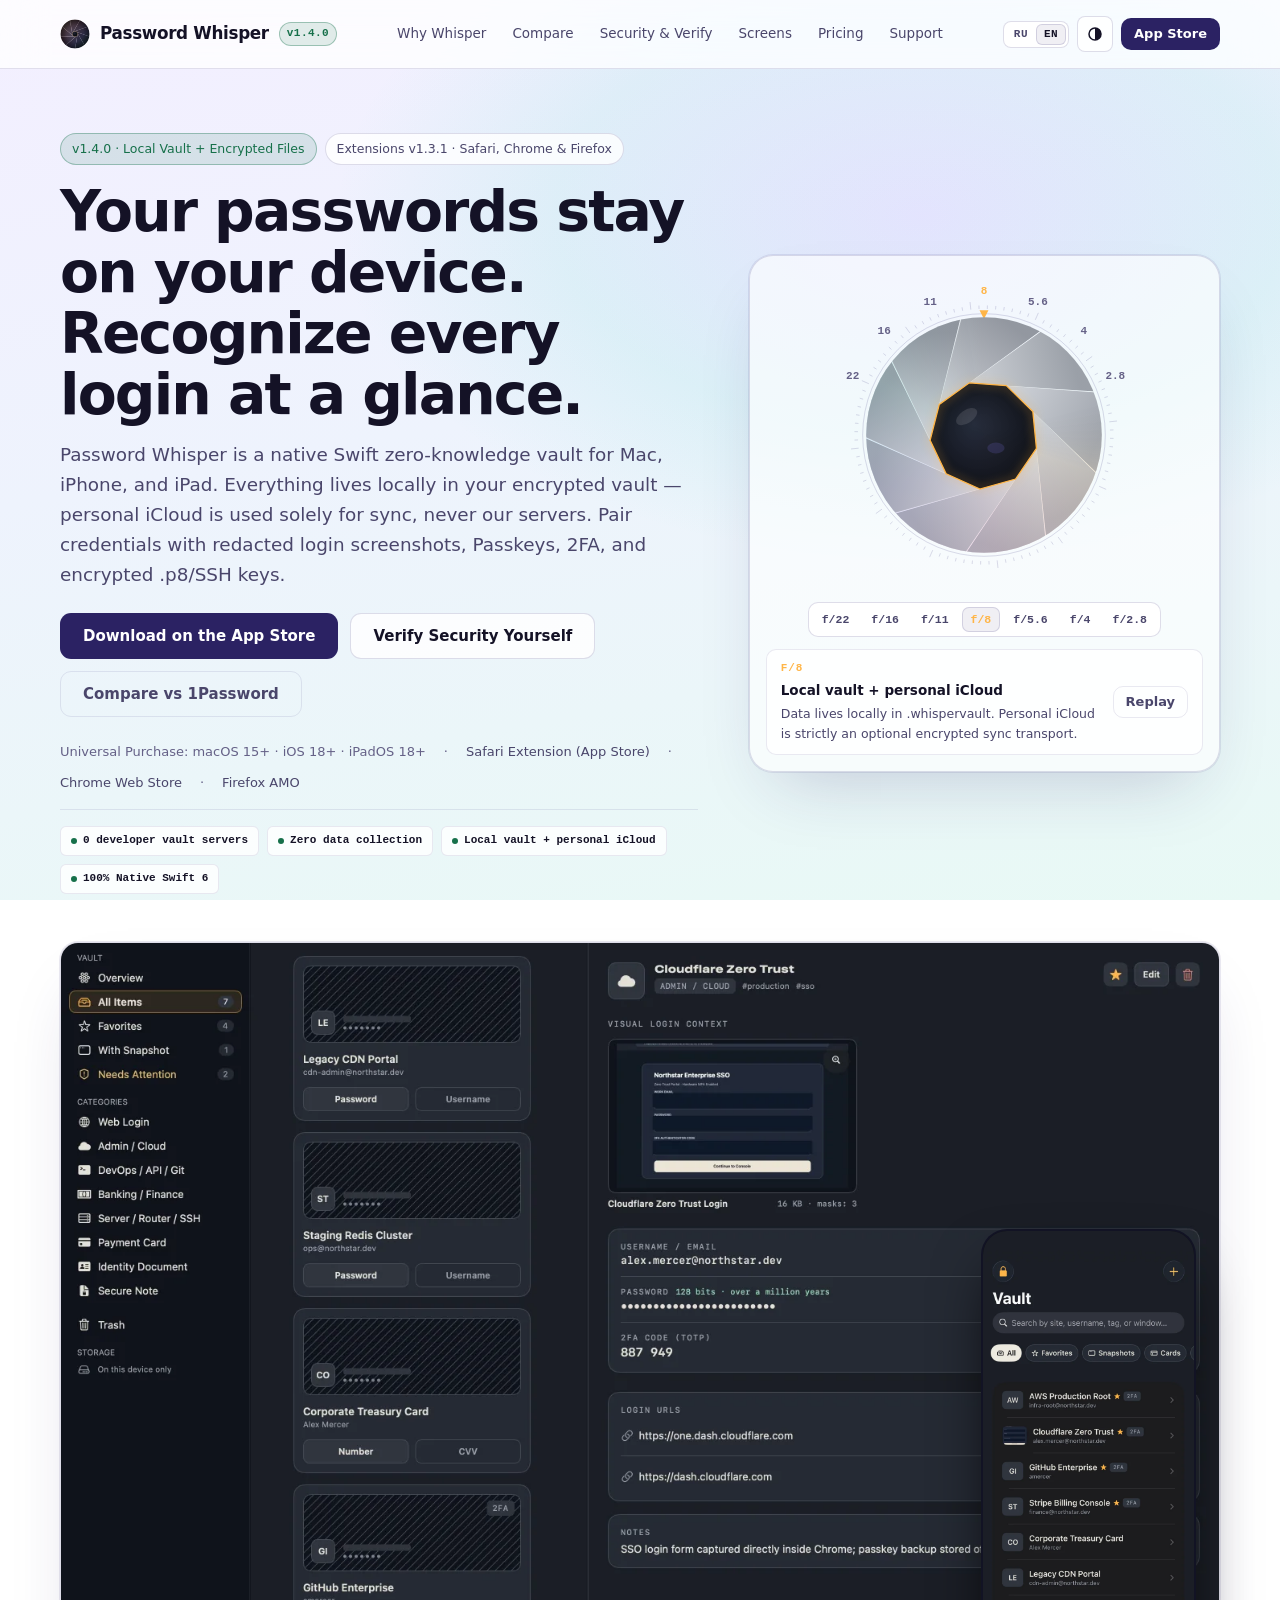
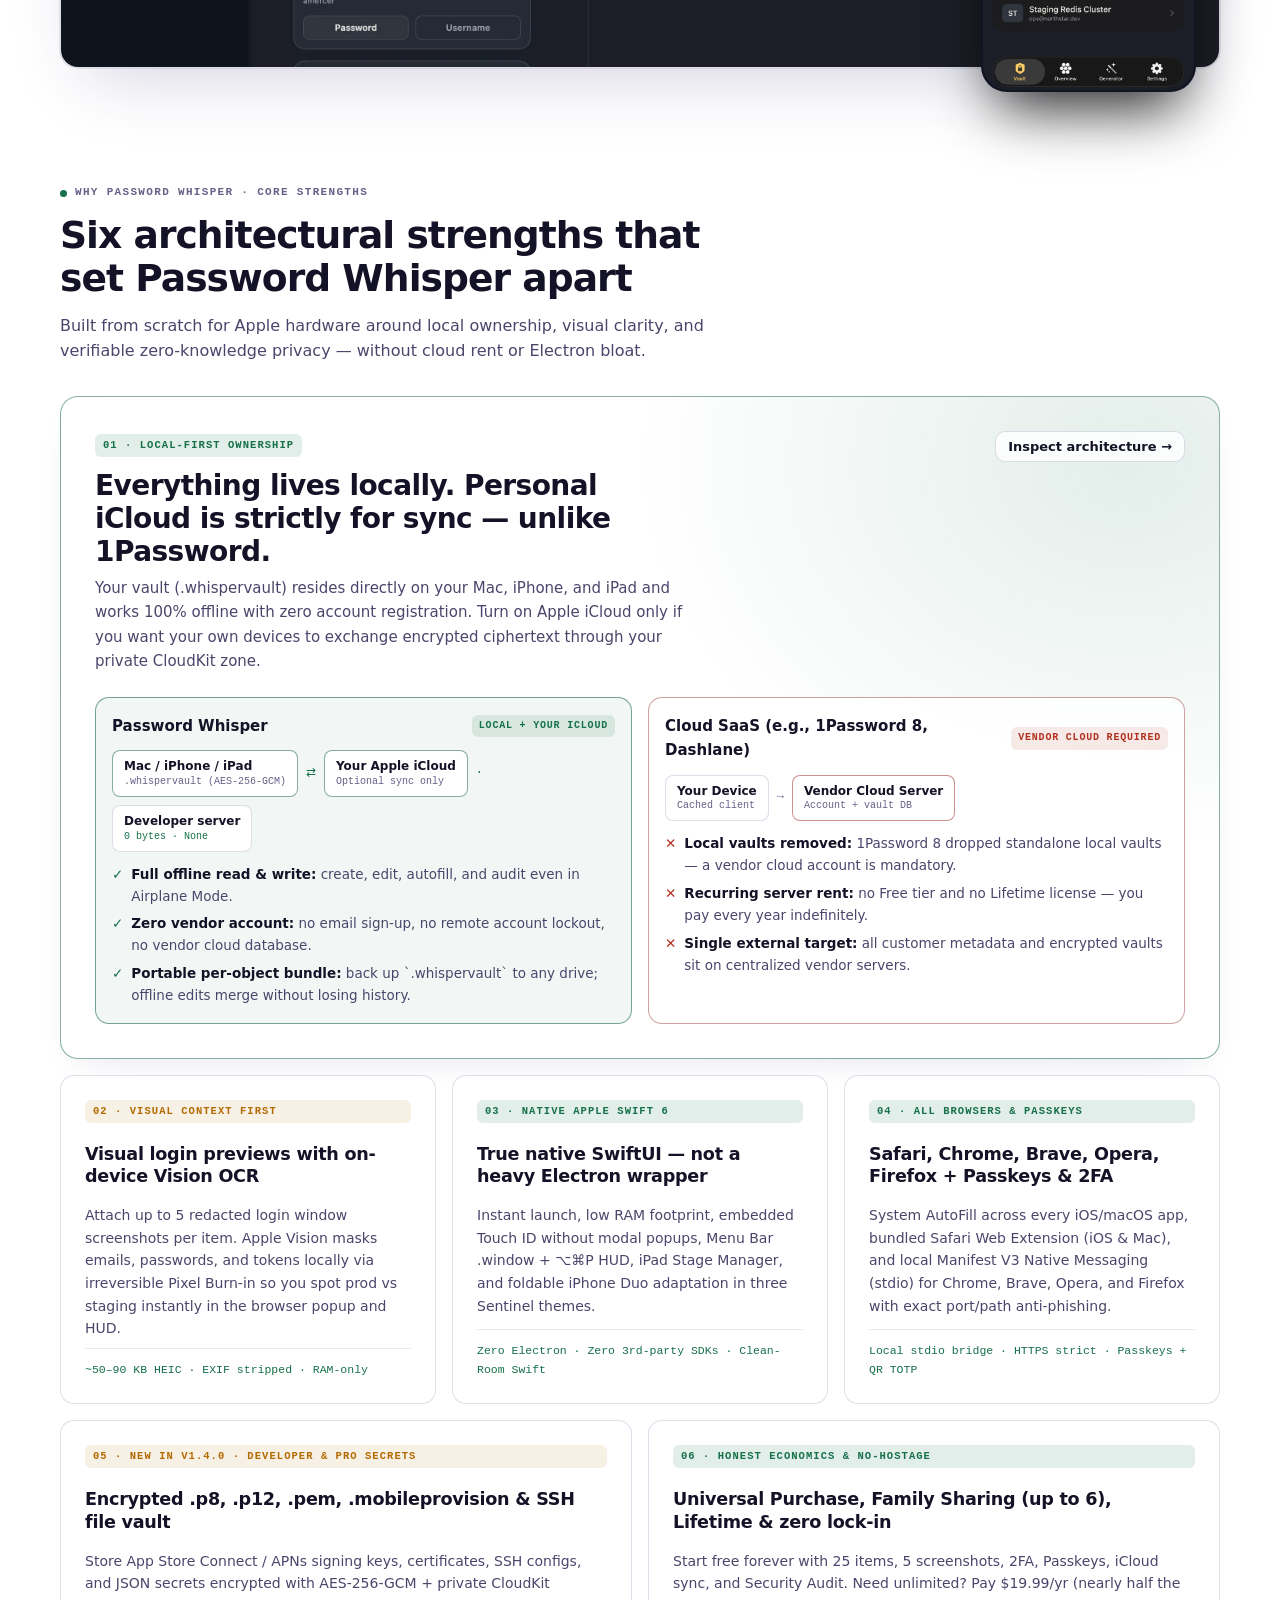
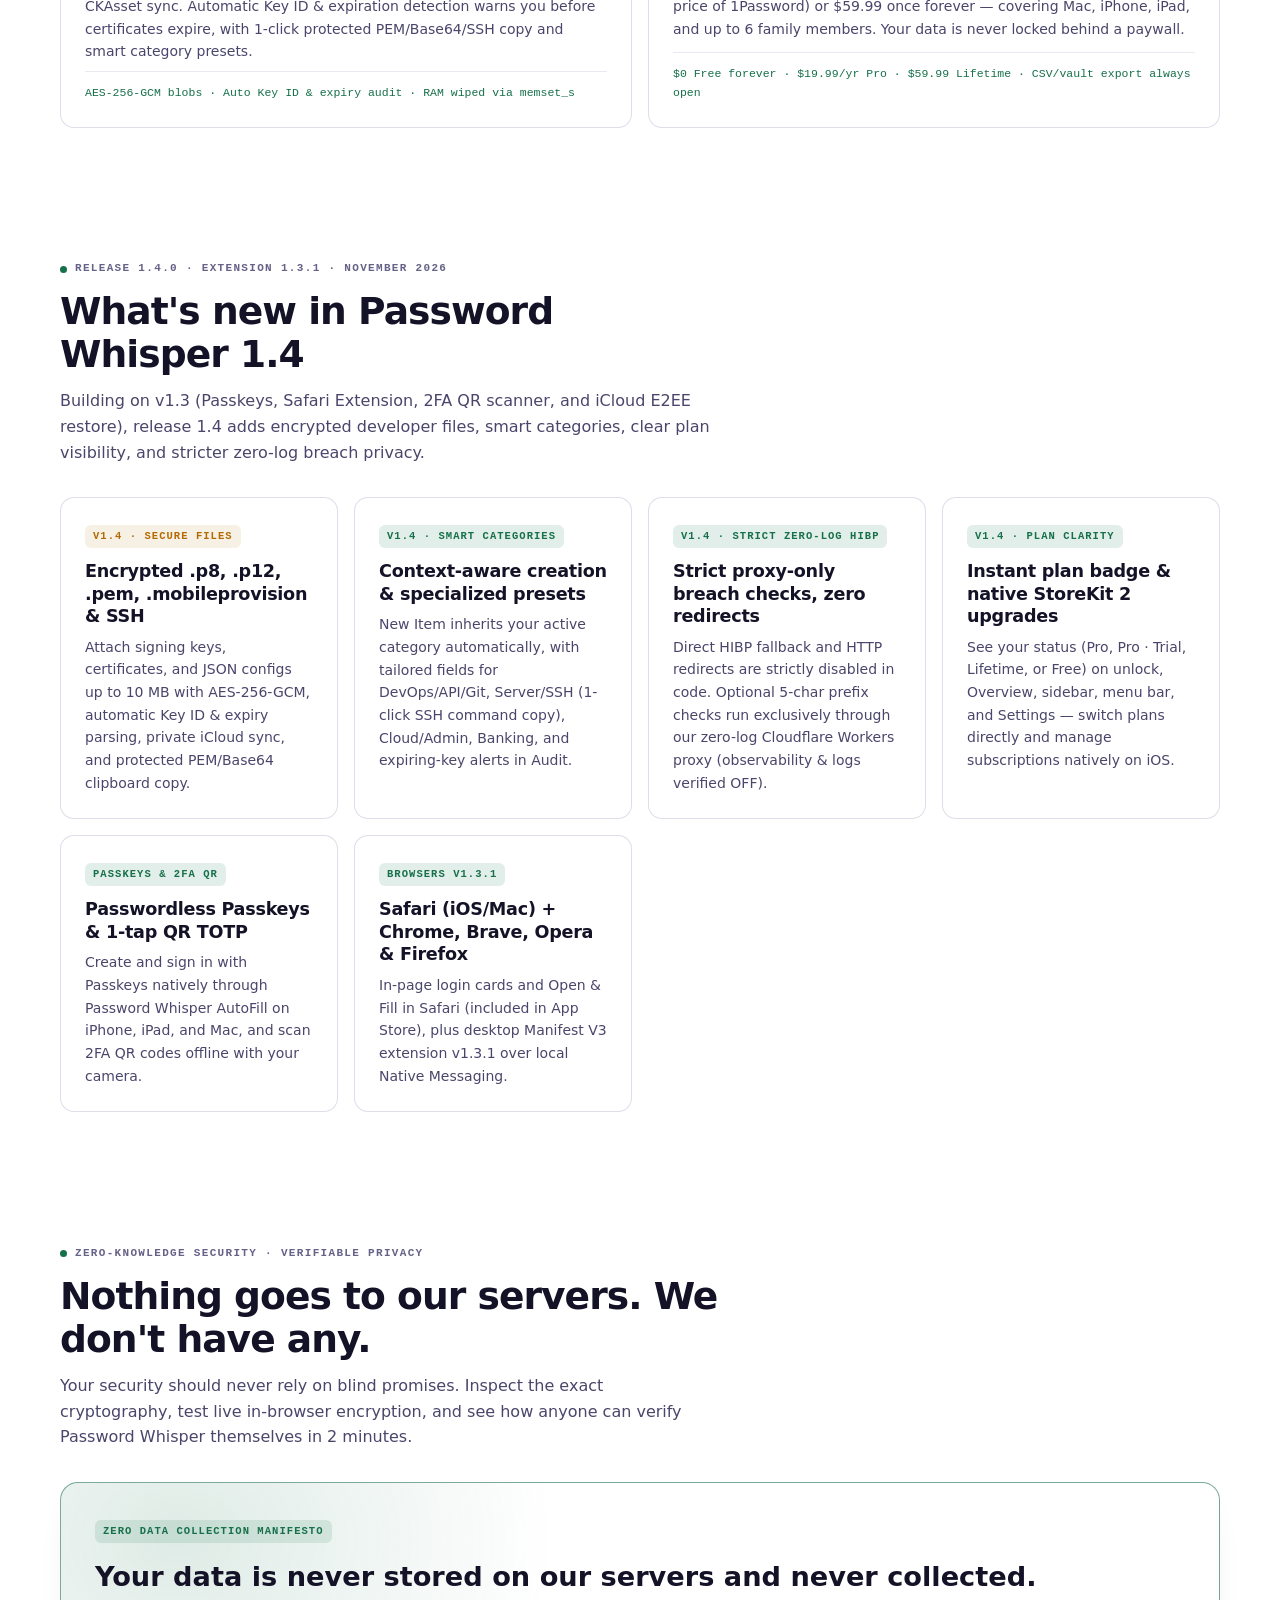
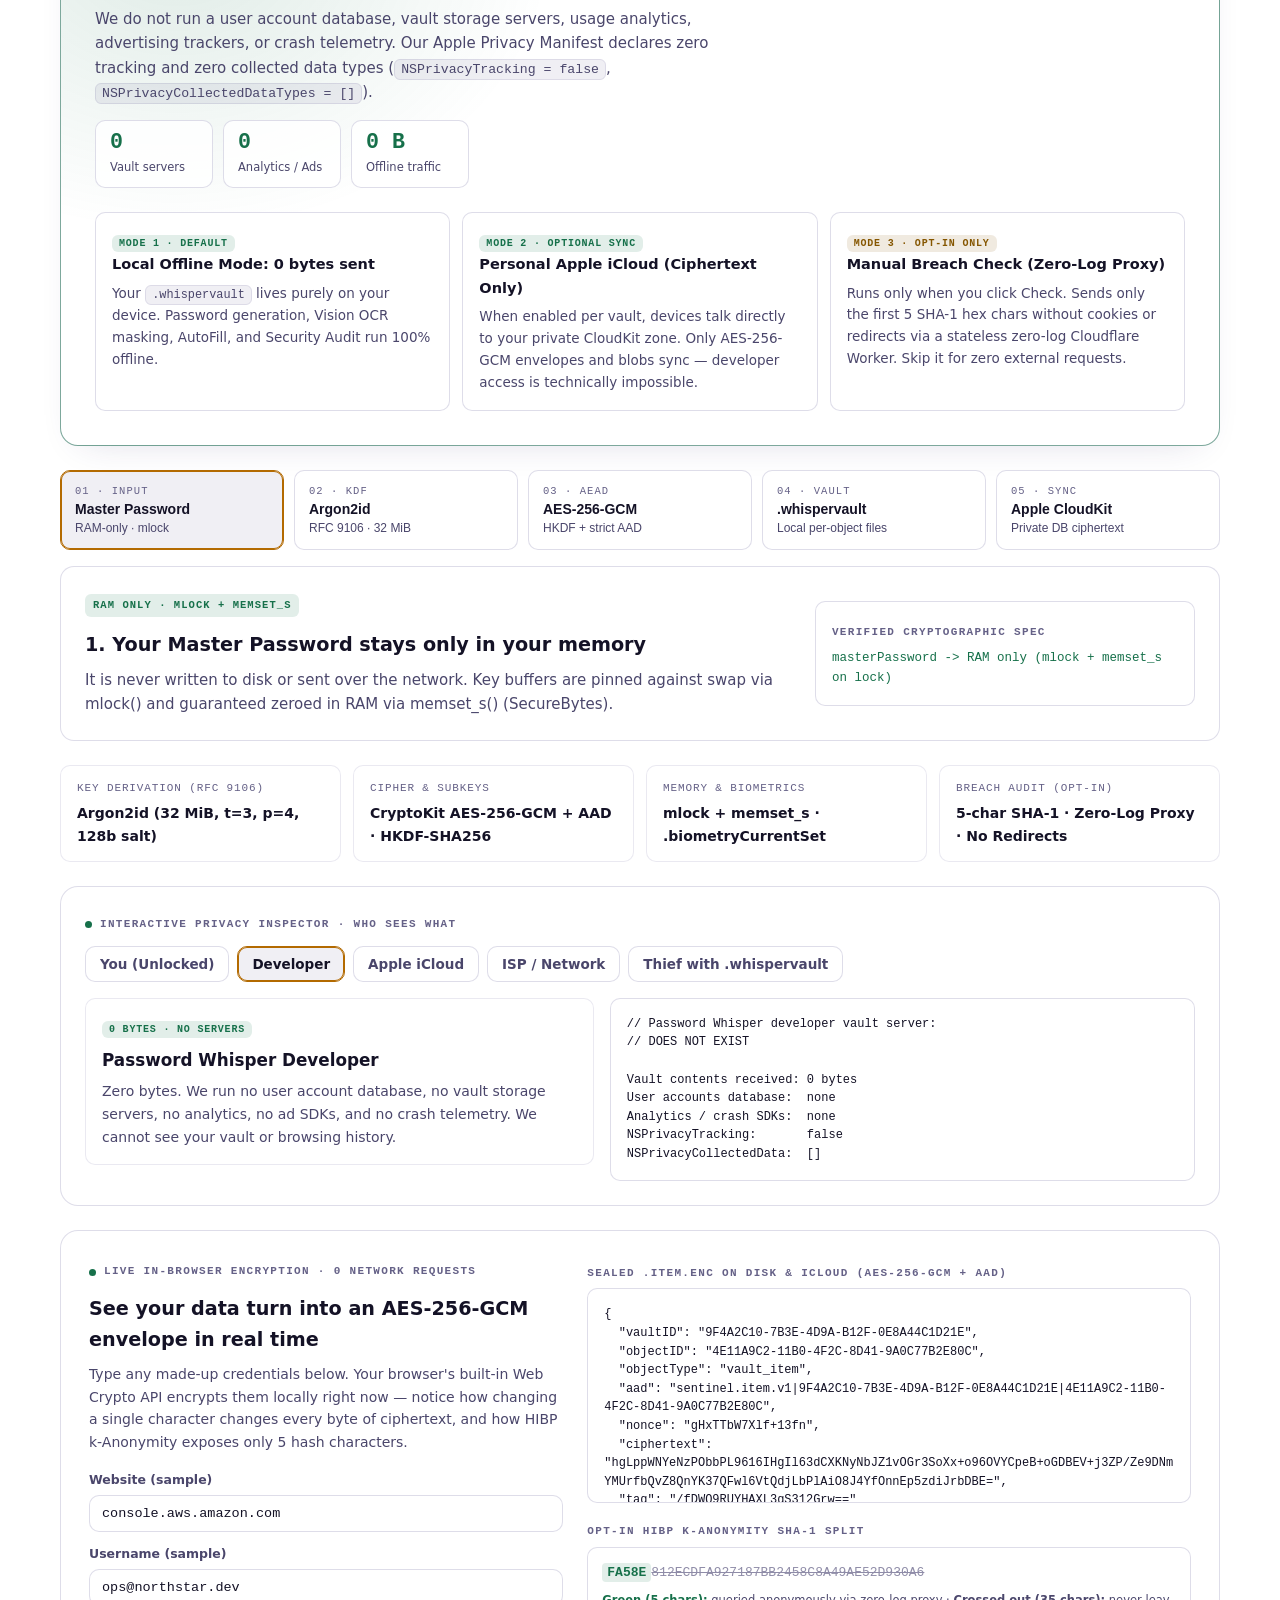
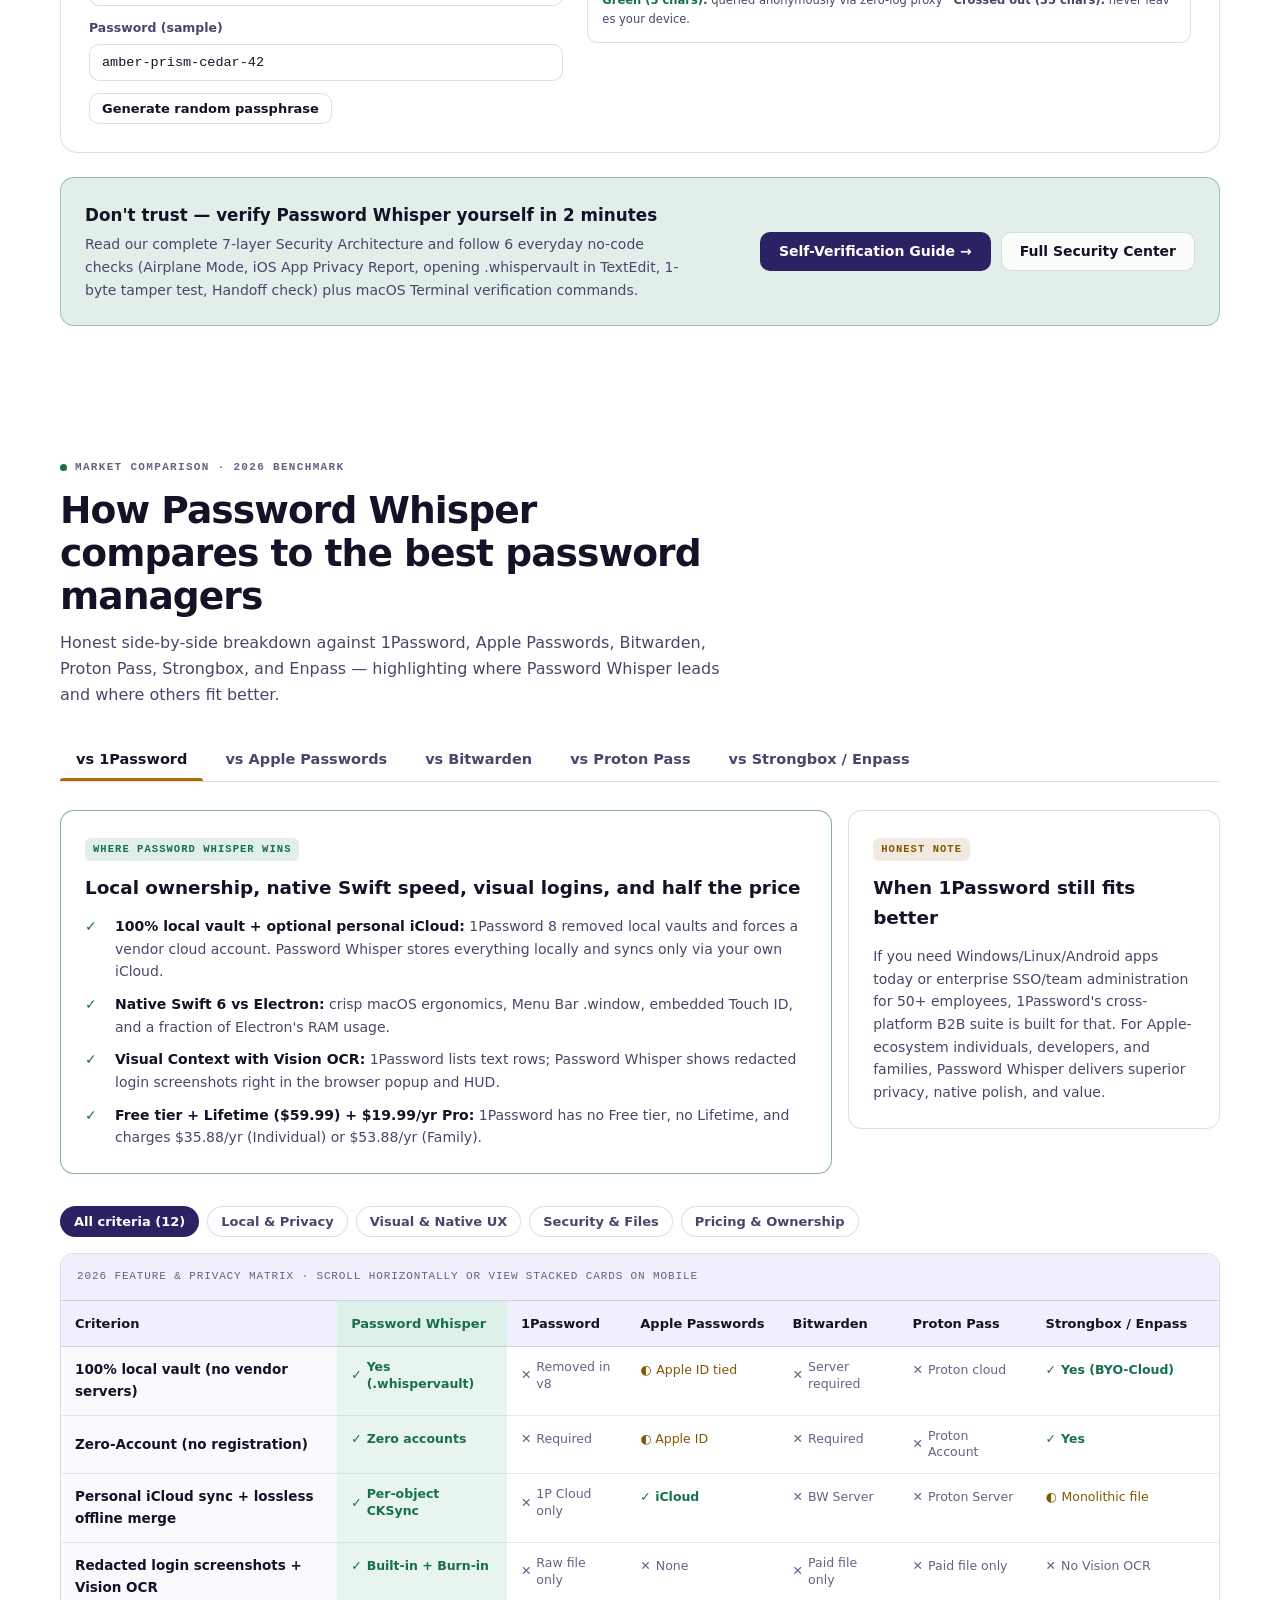
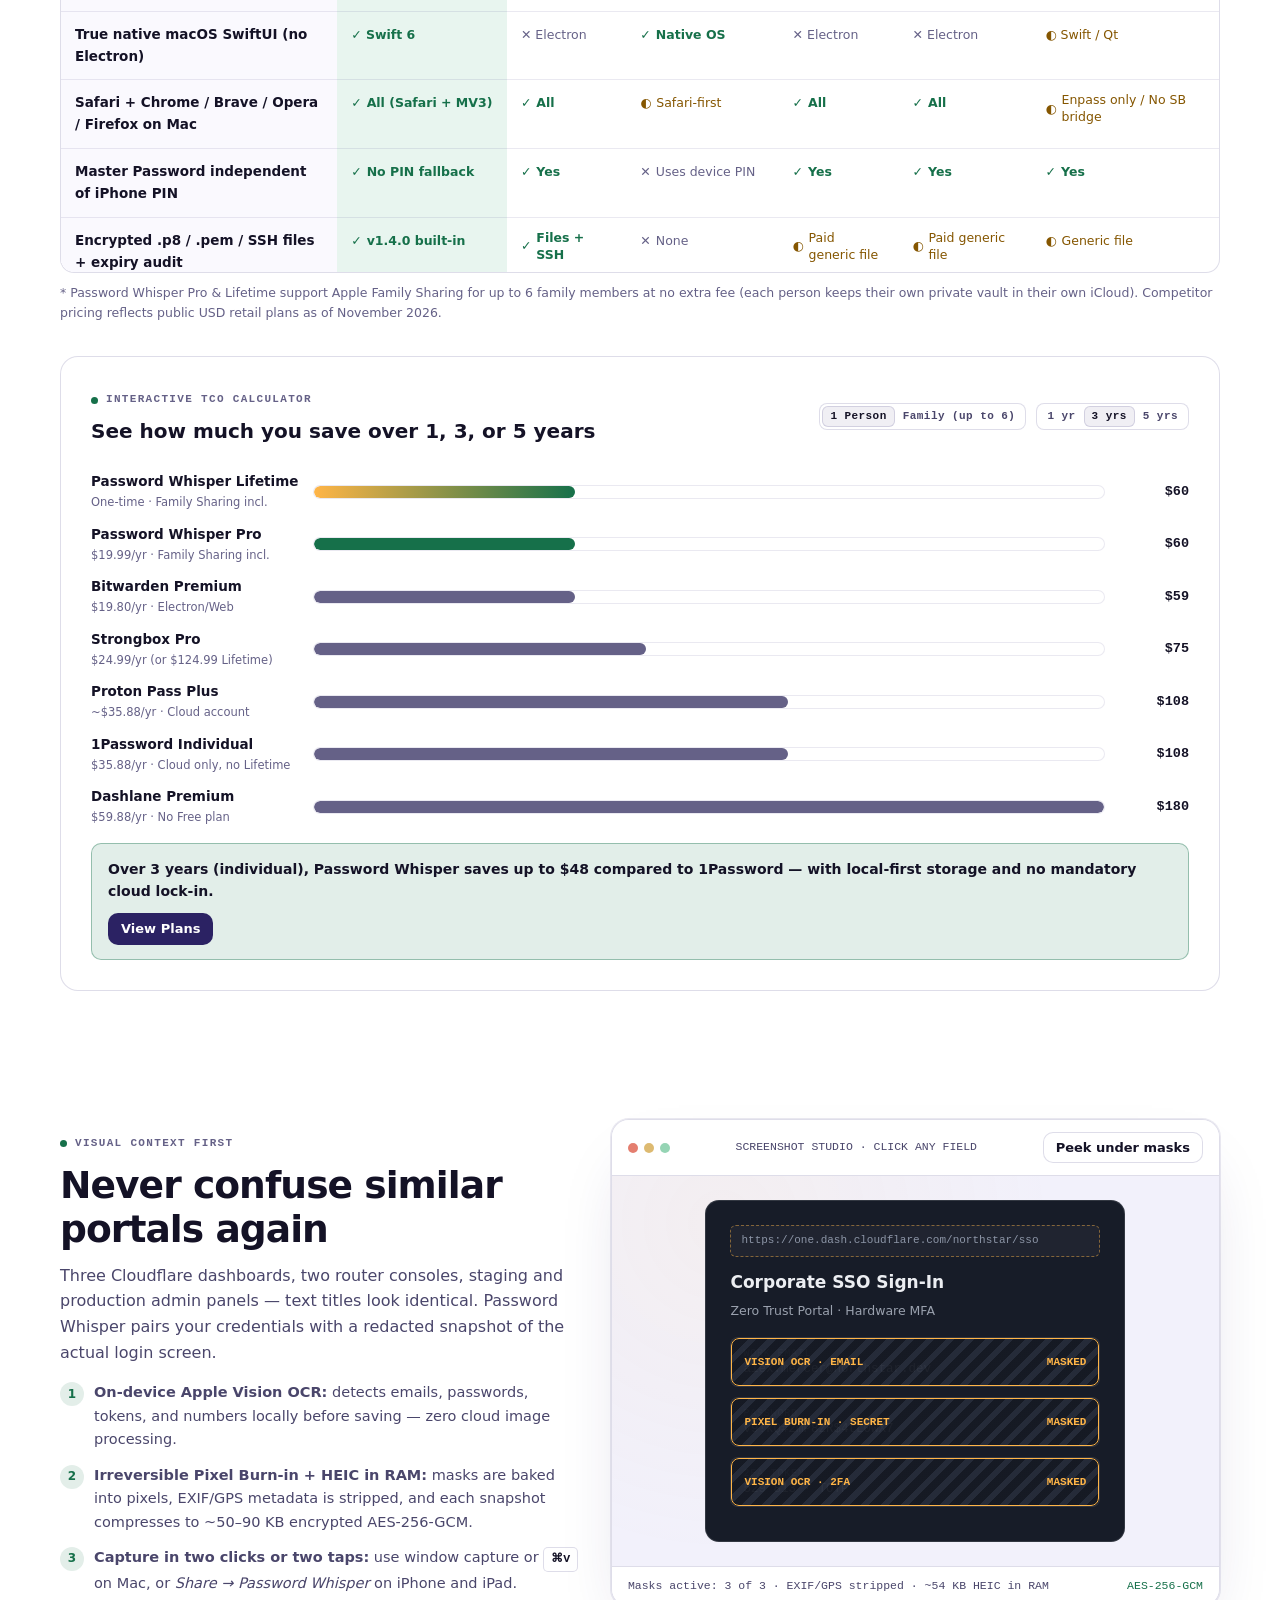
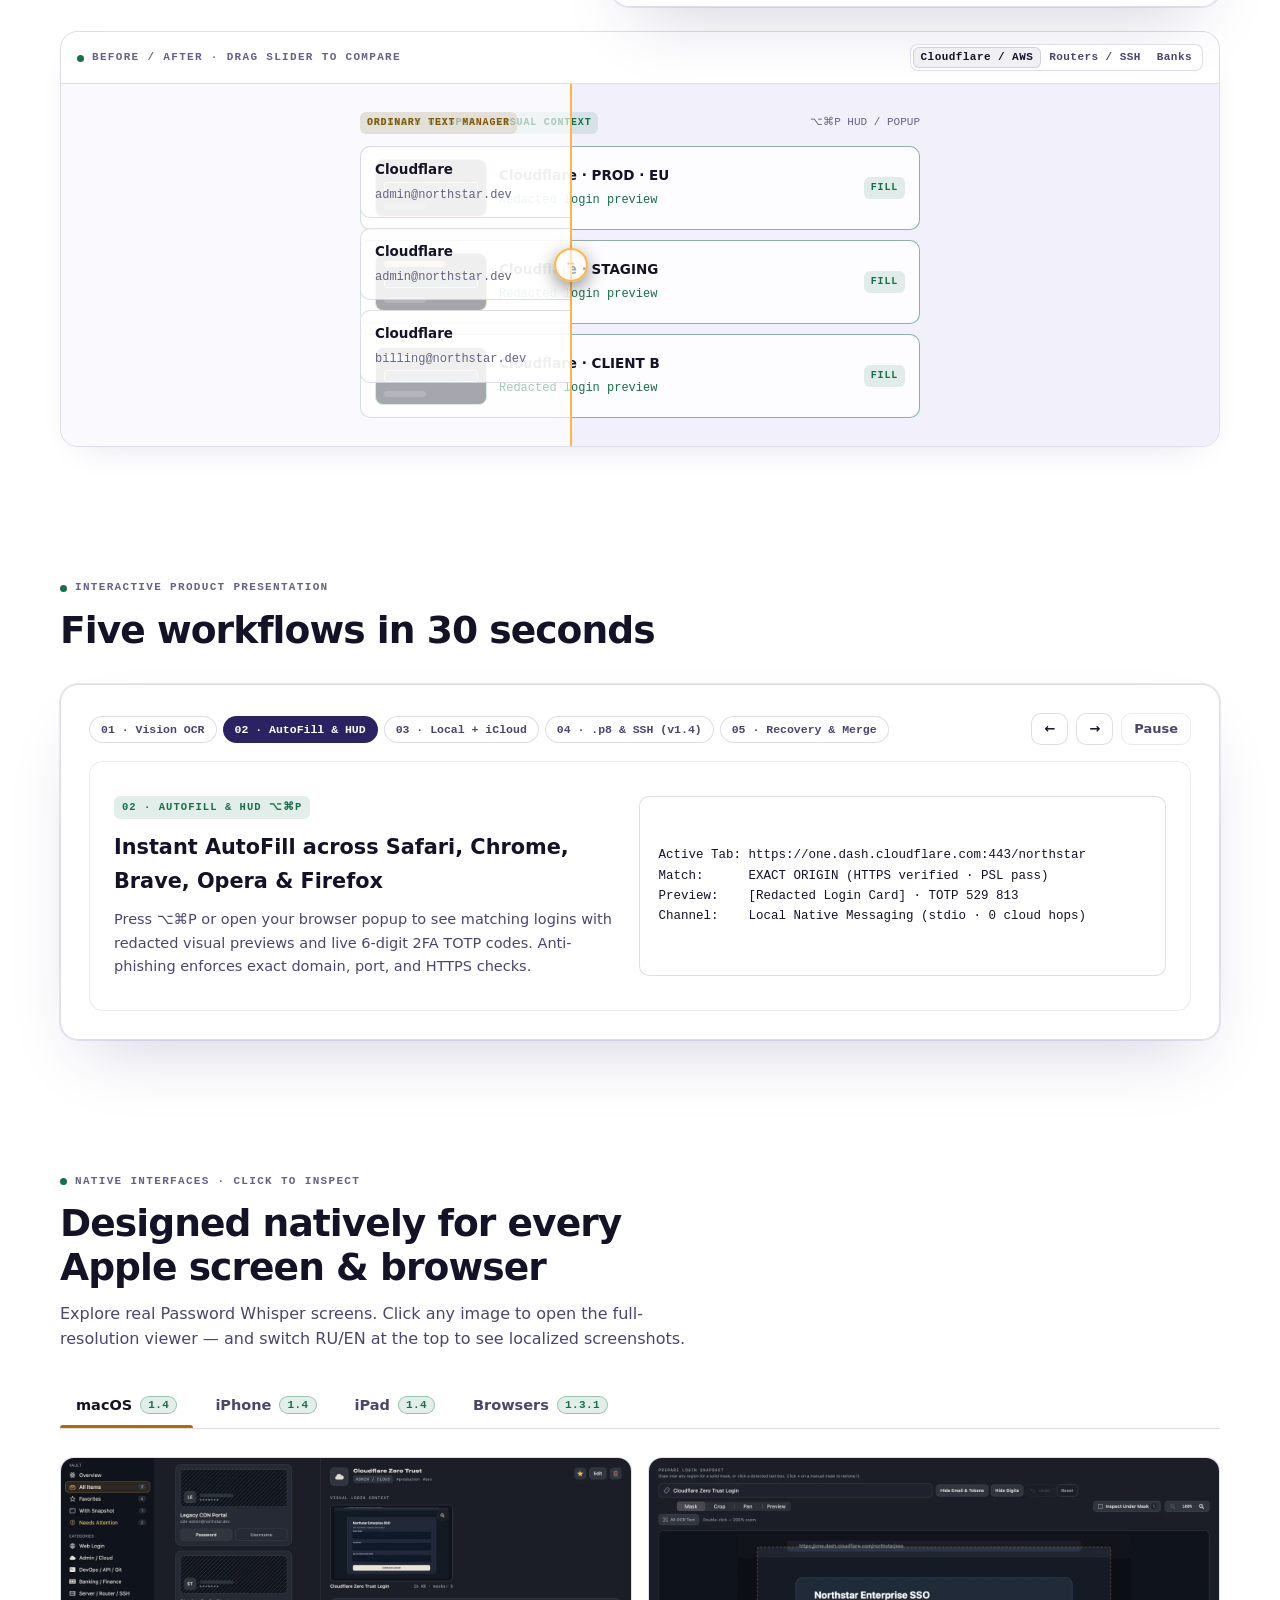
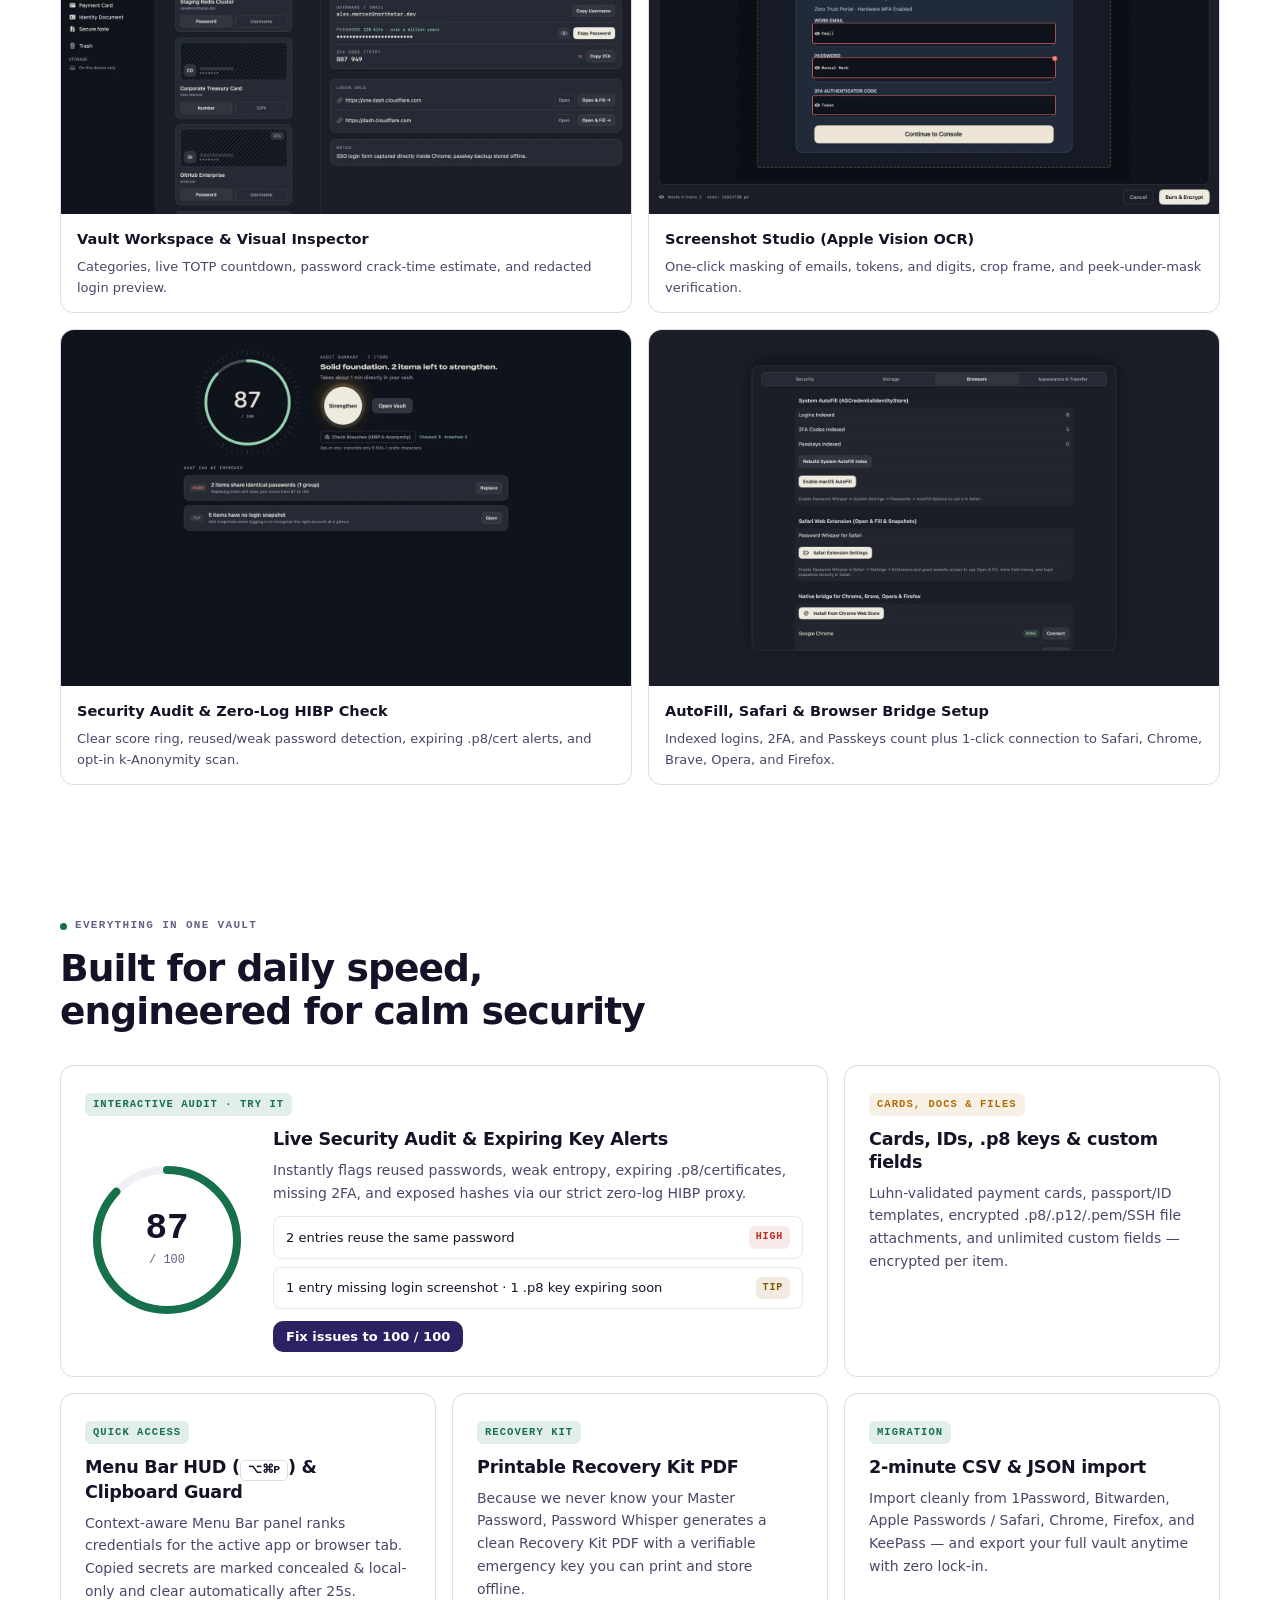
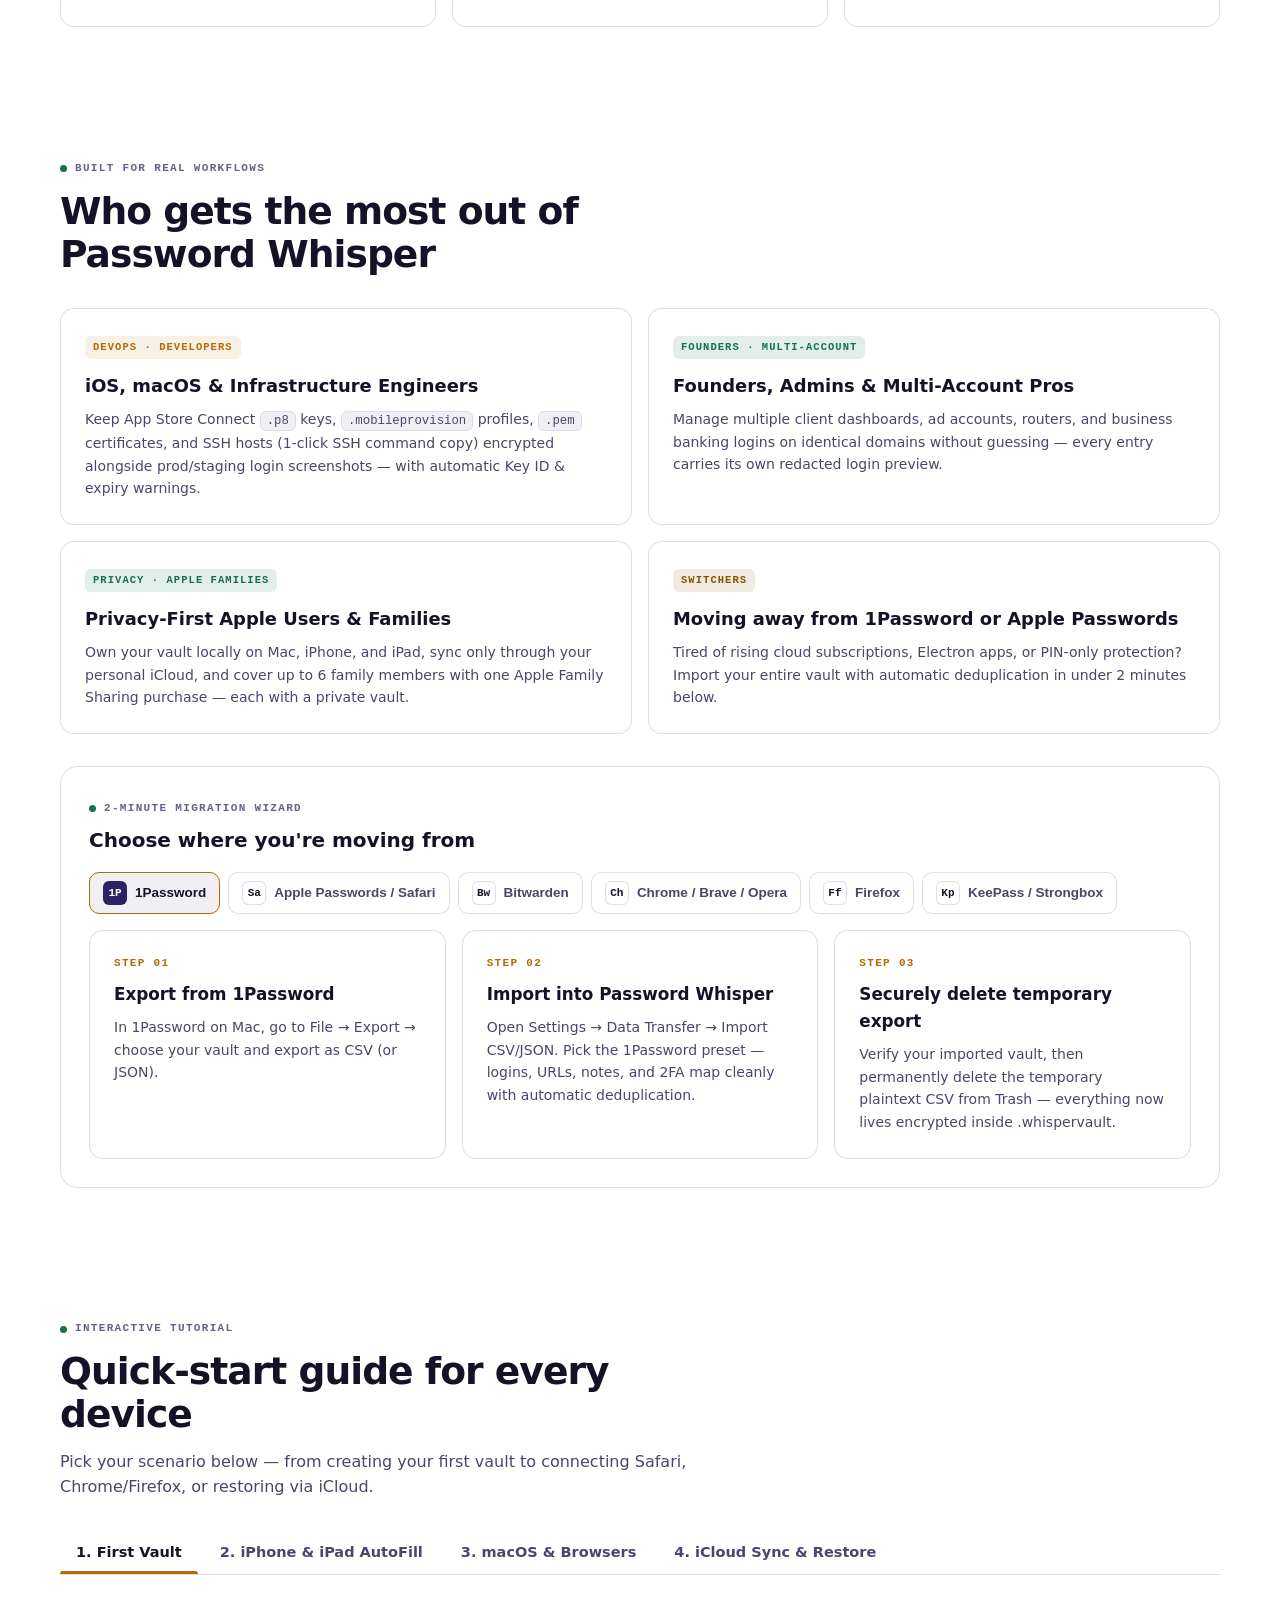
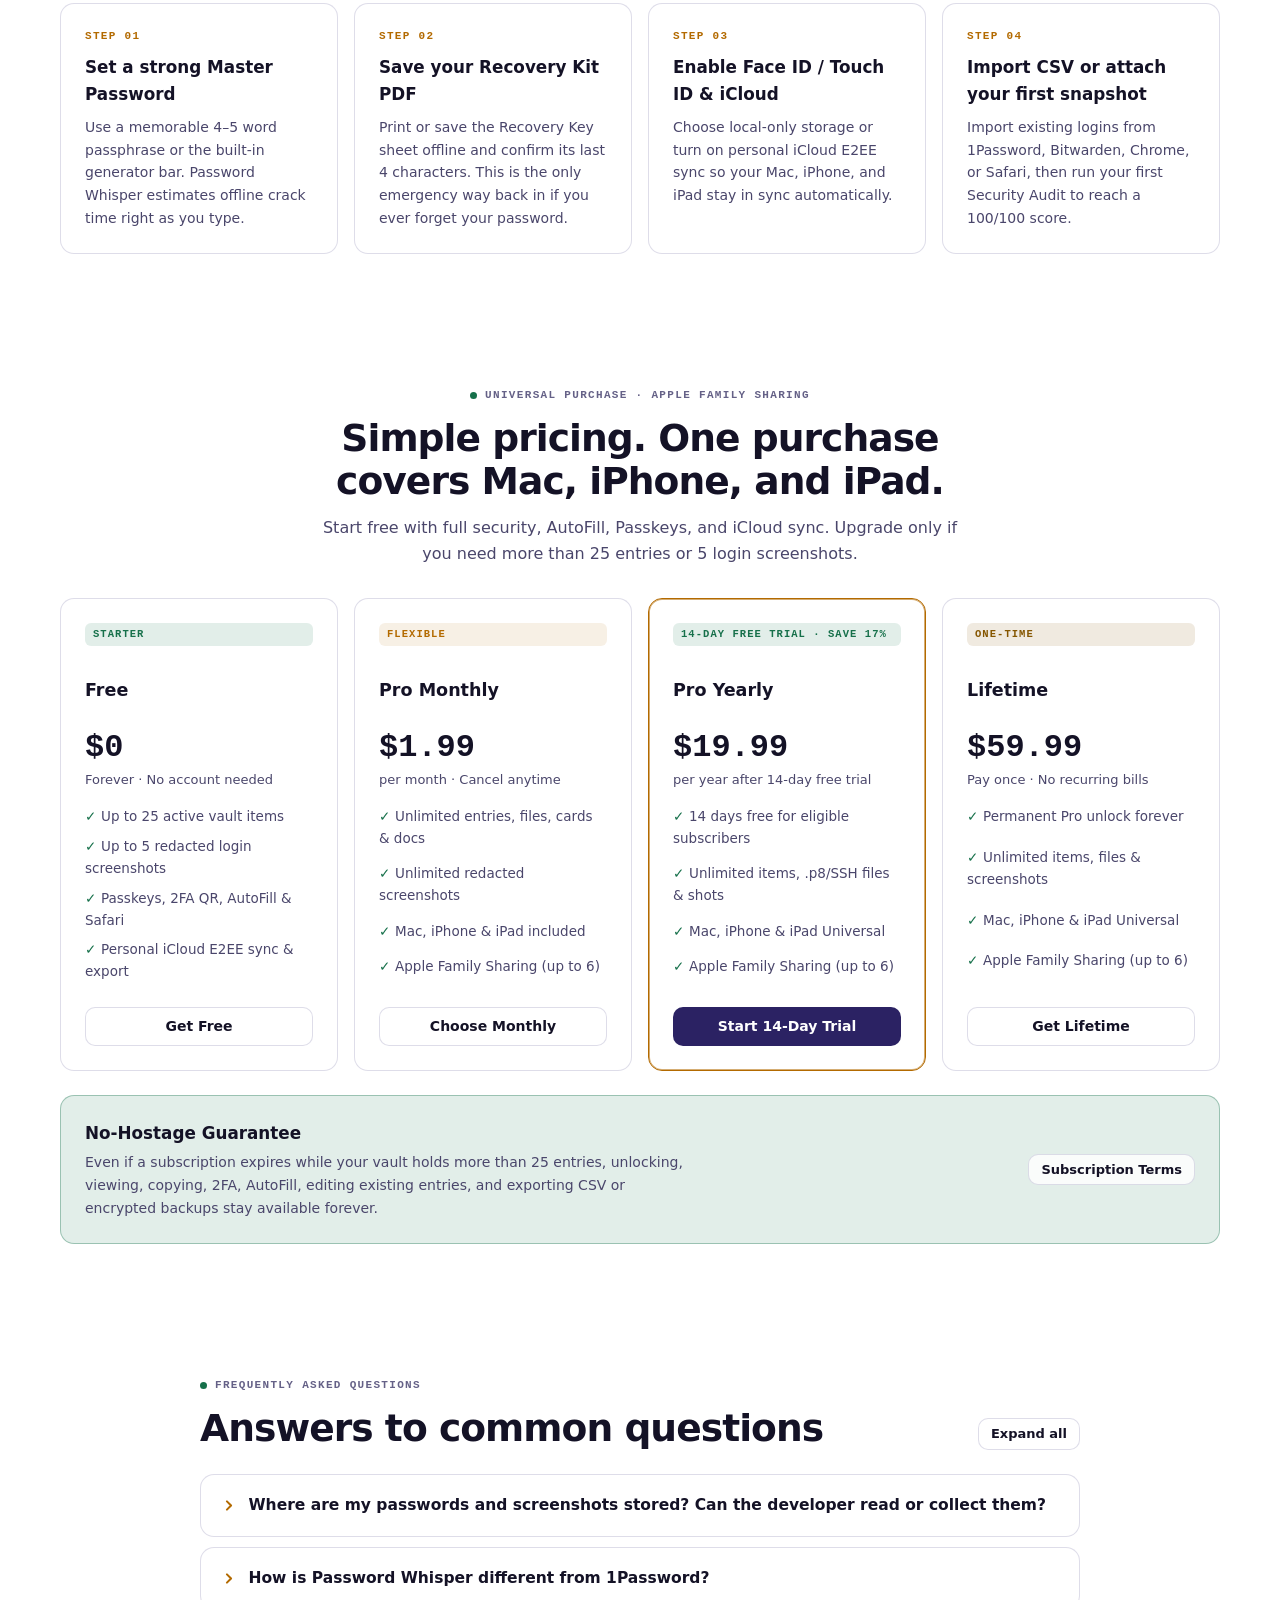
==== commit 0dce1624: "feat(site): add v1.4 strengths, market comparison, Security & Verify Center, and live demos" ====
--- a/index.html
+++ b/index.html
@@ -1,5 +1,5 @@
 <!DOCTYPE html>
-<html lang="en" data-title-en="Password Whisper 1.3 — Visual Zero-Knowledge Password Manager" data-title-ru="Password Whisper 1.3 — Визуальный Zero-Knowledge менеджер паролей">
+<html lang="en" data-title-en="Password Whisper 1.4 — Local-First Visual Zero-Knowledge Password Manager" data-title-ru="Password Whisper 1.4 — Локальный визуальный Zero-Knowledge менеджер паролей">
 <head>
   <meta charset="utf-8">
   <meta name="viewport" content="width=device-width, initial-scale=1">
@@ -14,13 +14,44 @@
       document.documentElement.dataset.uiLang = (l === 'ru' || l === 'en') ? l : ((navigator.language || '').toLowerCase().startsWith('ru') ? 'ru' : 'en');
     } catch (e) {}
   </script>
-  <title>Password Whisper 1.3 — Visual Zero-Knowledge Password Manager</title>
-  <meta name="description" content="Password Whisper v1.3.0 for macOS, iOS, and iPadOS. Visual login context with on-device Vision OCR masking, Passkeys, 2FA QR scanner, Safari/Chrome/Firefox extensions, and personal iCloud E2EE sync with zero developer servers.">
+  <title>Password Whisper 1.4 — Local-First Visual Zero-Knowledge Password Manager</title>
+  <meta name="description" content="Password Whisper v1.4.0 for Mac, iPhone, and iPad. 100% local encrypted .whispervault with personal iCloud sync only — unlike 1Password. Redacted login screenshots, Passkeys, .p8/SSH file attachments, zero developer servers, zero data collection.">
+  <link rel="canonical" href="https://dvoineu.github.io/password-whisper-site/">
+  <meta property="og:type" content="website">
+  <meta property="og:url" content="https://dvoineu.github.io/password-whisper-site/">
+  <meta property="og:title" content="Password Whisper — Local-First Visual Zero-Knowledge Password Manager">
+  <meta property="og:description" content="100% local encrypted vault with personal iCloud sync only, on-device Vision OCR login screenshots, Passkeys, .p8/SSH keys, and zero developer servers.">
+  <meta property="og:image" content="https://dvoineu.github.io/password-whisper-site/assets/og-card.png">
+  <meta property="og:image:width" content="1200">
+  <meta property="og:image:height" content="630">
+  <meta name="twitter:card" content="summary_large_image">
+  <meta name="twitter:title" content="Password Whisper — Local-First Visual Zero-Knowledge Vault">
+  <meta name="twitter:description" content="Store passwords locally on Mac, iPhone & iPad. Personal iCloud sync only. Zero developer servers, zero tracking.">
+  <meta name="twitter:image" content="https://dvoineu.github.io/password-whisper-site/assets/og-card.png">
   <link rel="icon" type="image/svg+xml" href="./assets/sentinel-iris.svg">
   <link rel="stylesheet" href="./style.css">
   <script src="./app.js" defer></script>
+  <script type="application/ld+json">
+  {
+    "@context": "https://schema.org",
+    "@type": "SoftwareApplication",
+    "name": "Password Whisper",
+    "applicationCategory": "SecurityApplication",
+    "operatingSystem": "macOS 15+, iOS 18+, iPadOS 18+",
+    "softwareVersion": "1.4.0",
+    "url": "https://dvoineu.github.io/password-whisper-site/",
+    "downloadUrl": "https://apps.apple.com/app/id6834912021",
+    "offers": [
+      { "@type": "Offer", "name": "Free", "price": "0", "priceCurrency": "USD" },
+      { "@type": "Offer", "name": "Pro Monthly", "price": "1.99", "priceCurrency": "USD" },
+      { "@type": "Offer", "name": "Pro Yearly", "price": "19.99", "priceCurrency": "USD" },
+      { "@type": "Offer", "name": "Lifetime", "price": "59.99", "priceCurrency": "USD" }
+    ]
+  }
+  </script>
 </head>
 <body>
+  <div class="scroll-progress-bar" aria-hidden="true"></div>
   <a class="skip-link" href="#main-content">
     <span data-lang="en">Skip to main content</span>
     <span data-lang="ru">Перейти к основному содержимому</span>
@@ -32,16 +63,16 @@
       <a class="brand" href="./">
         <img class="brand-mark" src="./assets/sentinel-iris.svg" alt="" width="30" height="30">
         <span>Password Whisper</span>
-        <span class="version-pill">v1.3.0</span>
+        <span class="version-pill">v1.4.0</span>
       </a>
 
       <nav aria-label="Primary navigation">
         <ul class="nav-links">
-          <li><a href="#screenshots"><span data-lang="en">Screenshots</span><span data-lang="ru">Скриншоты</span></a></li>
-          <li><a href="#tutorial"><span data-lang="en">Tutorial</span><span data-lang="ru">Как начать</span></a></li>
-          <li><a href="#security"><span data-lang="en">Security</span><span data-lang="ru">Защита</span></a></li>
+          <li><a href="#why-whisper"><span data-lang="en">Why Whisper</span><span data-lang="ru">Преимущества</span></a></li>
+          <li><a href="#compare"><span data-lang="en">Compare</span><span data-lang="ru">Сравнение</span></a></li>
+          <li><a href="./security/"><span data-lang="en">Security &amp; Verify</span><span data-lang="ru">Безопасность</span></a></li>
+          <li><a href="#screenshots"><span data-lang="en">Screens</span><span data-lang="ru">Скриншоты</span></a></li>
           <li><a href="#pricing"><span data-lang="en">Pricing</span><span data-lang="ru">Тарифы</span></a></li>
-          <li><a href="#faq">FAQ</a></li>
           <li><a href="./support/"><span data-lang="en">Support</span><span data-lang="ru">Поддержка</span></a></li>
         </ul>
       </nav>
@@ -60,8 +91,7 @@
         </button>
 
         <a class="btn btn--primary btn--sm header-cta" href="https://apps.apple.com/app/id6834912021" target="_blank" rel="noopener">
-          <span data-lang="en">App Store</span>
-          <span data-lang="ru">App Store</span>
+          <span>App Store</span>
         </a>
 
         <button type="button" id="mobile-menu-open" class="btn btn--soft mobile-menu-btn" aria-label="Open menu">
@@ -96,7 +126,7 @@
 
   <main id="main-content">
     <!-- =====================================================================
-         HERO SECTION + AUTHENTIC 9-BLADE OPTICAL IRIS ANIMATION
+         HERO SECTION + AUTHENTIC 9-BLADE OPTICAL IRIS ANIMATION + TRUST BAR
          ===================================================================== -->
     <section class="hero-section">
       <div class="container">
@@ -104,8 +134,8 @@
           <div>
             <div class="hero-pills">
               <span class="pill pill--accent">
-                <span data-lang="en">v1.3.0 Live · iOS 11 · macOS 12</span>
-                <span data-lang="ru">Версия 1.3.0 · iOS b11 · macOS b12</span>
+                <span data-lang="en">v1.4.0 · Local Vault + Encrypted Files</span>
+                <span data-lang="ru">Версия 1.4.0 · Локальный сейф и файлы</span>
               </span>
               <span class="pill">
                 <span data-lang="en">Extensions v1.3.1 · Safari, Chrome &amp; Firefox</span>
@@ -114,13 +144,13 @@
             </div>
 
             <h1 class="hero-title">
-              <span data-lang="en">Recognize the right login at a glance. Keep every key yours.</span>
-              <span data-lang="ru">Узнавайте нужный вход взглядом. Храните ключи только у себя.</span>
+              <span data-lang="en">Your passwords stay on your device. Recognize every login at a glance.</span>
+              <span data-lang="ru">Пароли хранятся только у вас. Нужный вход узнаётся взглядом.</span>
             </h1>
 
             <p class="hero-subtitle">
-              <span data-lang="en">Password Whisper is a native visual zero-knowledge vault for Mac, iPhone, and iPad. Attach on-device redacted login screenshots, sign in with Passkeys and 2FA codes, and sync solely through your personal Apple iCloud — with zero developer servers.</span>
-              <span data-lang="ru">Нативный визуальный менеджер паролей для Mac, iPhone и iPad. Прикрепляйте замаскированные снимки экранов входа, входите по Passkeys и кодам 2FA и синхронизируйте сейф только через ваш личный Apple iCloud — без серверов разработчика.</span>
+              <span data-lang="en">Password Whisper is a native Swift zero-knowledge vault for Mac, iPhone, and iPad. Everything lives locally in your encrypted vault — personal iCloud is used solely for sync, never our servers. Pair credentials with redacted login screenshots, Passkeys, 2FA, and encrypted .p8/SSH keys.</span>
+              <span data-lang="ru">Нативный Swift-менеджер паролей для Mac, iPhone и iPad. Всё хранится локально в зашифрованном сейфе, а личный Apple iCloud используется только для синхронизации — в отличие от облачных серверов 1Password. С замаскированными снимками входа, Passkeys, 2FA и файлами .p8/SSH.</span>
             </p>
 
             <div class="hero-actions">
@@ -128,9 +158,13 @@
                 <span data-lang="en">Download on the App Store</span>
                 <span data-lang="ru">Скачать в App Store</span>
               </a>
-              <a class="btn btn--soft btn--lg" href="#tutorial">
-                <span data-lang="en">3-Minute Quick Start</span>
-                <span data-lang="ru">Как начать за 3 минуты</span>
+              <a class="btn btn--soft btn--lg" href="./security/#verify-yourself">
+                <span data-lang="en">Verify Security Yourself</span>
+                <span data-lang="ru">Как проверить безопасность</span>
+              </a>
+              <a class="btn btn--ghost btn--lg" href="#compare">
+                <span data-lang="en">Compare vs 1Password</span>
+                <span data-lang="ru">Сравнить с 1Password</span>
               </a>
             </div>
 
@@ -141,23 +175,30 @@
               </span>
               <span>·</span>
               <a href="https://apps.apple.com/app/id6834912021" target="_blank" rel="noopener">
-                <span data-lang="en">Safari Extension (in App Store)</span>
-                <span data-lang="ru">Расширение Safari (в App Store)</span>
+                <span data-lang="en">Safari Extension (App Store)</span>
+                <span data-lang="ru">Safari (в App Store)</span>
               </a>
               <span>·</span>
               <a href="https://chromewebstore.google.com/detail/olagmnnpoogamifoblpkehbofidliled" target="_blank" rel="noopener">
-                <span data-lang="en">Chrome Web Store v1.3.1</span>
-                <span data-lang="ru">Расширение Chrome v1.3.1</span>
+                <span data-lang="en">Chrome Web Store</span>
+                <span data-lang="ru">Chrome Web Store</span>
               </a>
               <span>·</span>
               <a href="https://addons.mozilla.org/en-US/firefox/addon/password-whisper-visual-passwo/" target="_blank" rel="noopener">
-                <span data-lang="en">Firefox AMO v1.3.1</span>
-                <span data-lang="ru">Firefox AMO v1.3.1</span>
+                <span data-lang="en">Firefox AMO</span>
+                <span data-lang="ru">Firefox AMO</span>
               </a>
             </div>
-          </div>
-
-          <!-- Interactive 9-Blade Optical Diaphragm (ported from SentinelIrisRenderer.swift) -->
+
+            <div class="hero-trust-bar" aria-label="Core privacy guarantees">
+              <span class="trust-chip"><span class="trust-chip-dot" aria-hidden="true"></span><span data-lang="en">0 developer vault servers</span><span data-lang="ru">0 серверов хранения</span></span>
+              <span class="trust-chip"><span class="trust-chip-dot" aria-hidden="true"></span><span data-lang="en">Zero data collection</span><span data-lang="ru">Данные не собираются</span></span>
+              <span class="trust-chip"><span class="trust-chip-dot" aria-hidden="true"></span><span data-lang="en">Local vault + personal iCloud</span><span data-lang="ru">Локально + личный iCloud</span></span>
+              <span class="trust-chip"><span class="trust-chip-dot" aria-hidden="true"></span><span data-lang="en">100% Native Swift 6</span><span data-lang="ru">Нативный Swift 6</span></span>
+            </div>
+          </div>
+
+          <!-- Interactive 9-Blade Optical Diaphragm -->
           <div class="iris-stage">
             <div class="iris-canvas-wrap">
               <canvas
@@ -182,11 +223,11 @@
             <div class="iris-readout">
               <div>
                 <div class="iris-readout-stop" id="iris-stop-label">f/8</div>
-                <div class="iris-readout-title" id="iris-stop-title">AutoFill &amp; Passkeys</div>
-                <div class="iris-readout-desc" id="iris-stop-desc">System-wide autofill for passwords, 2FA TOTP codes, and passkeys on iPhone, iPad, and Mac.</div>
+                <div class="iris-readout-title" id="iris-stop-title">Local vault + personal iCloud</div>
+                <div class="iris-readout-desc" id="iris-stop-desc">Data lives locally in .whispervault. Personal iCloud is strictly an optional encrypted sync transport.</div>
               </div>
               <button type="button" id="iris-replay-btn" class="btn btn--ghost btn--sm">
-                <span data-lang="en">Replay intro</span>
+                <span data-lang="en">Replay</span>
                 <span data-lang="ru">Повторить</span>
               </button>
             </div>
@@ -199,16 +240,16 @@
             type="button"
             class="showcase-mac-frame"
             data-lightbox-group="hero"
-            data-title-en="Password Whisper 1.3 for macOS — Visual Login Context & Live 2FA"
-            data-title-ru="Password Whisper 1.3 для macOS — Визуальный контекст входа и коды 2FA"
+            data-title-en="Password Whisper for macOS — Visual Login Context & Live 2FA"
+            data-title-ru="Password Whisper для macOS — Визуальный контекст входа и коды 2FA"
           >
             <img
               src="./assets/screenshots/en/macos-01-workspace.webp"
               data-shot-prefix="./assets/screenshots/"
               data-shot-file="macos-01-workspace.webp"
-              data-alt-en="Password Whisper 1.3 macOS workspace showing encrypted vault sidebar, item list, redacted login screenshot preview, password strength estimate, and live TOTP 2FA code"
-              data-alt-ru="Рабочее пространство Password Whisper 1.3 для macOS: категории сейфа, карточки записей, замаскированный снимок экрана входа и живой код 2FA"
-              alt="Password Whisper 1.3 macOS workspace showing encrypted vault and redacted login screenshot preview"
+              data-alt-en="Password Whisper macOS workspace showing encrypted vault sidebar, item list, redacted login screenshot preview, password strength estimate, and live TOTP 2FA code"
+              data-alt-ru="Рабочее пространство Password Whisper для macOS: категории сейфа, карточки записей, замаскированный снимок экрана входа и живой код 2FA"
+              alt="Password Whisper macOS workspace showing encrypted vault and redacted login screenshot preview"
               width="1440"
               height="900"
               fetchpriority="high"
@@ -219,16 +260,16 @@
             type="button"
             class="showcase-iphone-float"
             data-lightbox-group="hero"
-            data-title-en="Password Whisper 1.3 for iPhone — New Bottom Tab Bar"
-            data-title-ru="Password Whisper 1.3 для iPhone — Новая панель вкладок"
+            data-title-en="Password Whisper for iPhone — Bottom Tab Bar & Visual Cards"
+            data-title-ru="Password Whisper для iPhone — Панель вкладок и визуальные карточки"
           >
             <img
               src="./assets/screenshots/en/iphone-01-vault.webp"
               data-shot-prefix="./assets/screenshots/"
               data-shot-file="iphone-01-vault.webp"
-              data-alt-en="Password Whisper 1.3 iPhone vault with instant search, filter chips, visual thumbnails, and bottom tab bar"
-              data-alt-ru="Сейф Password Whisper 1.3 на iPhone с быстрым поиском, фильтрами, миниатюрами снимков и новой панелью вкладок"
-              alt="Password Whisper 1.3 iPhone vault with bottom tab bar"
+              data-alt-en="Password Whisper iPhone vault with instant search, filter chips, visual thumbnails, and bottom tab bar"
+              data-alt-ru="Сейф Password Whisper на iPhone с быстрым поиском, фильтрами, миниатюрами снимков и панелью вкладок"
+              alt="Password Whisper iPhone vault with bottom tab bar"
               width="660"
               height="1434"
             >
@@ -238,92 +279,257 @@
     </section>
 
     <!-- =====================================================================
-         WHAT'S NEW IN v1.3.0 & EXTENSION v1.3.1
+         CORE STRENGTHS ("WHY PASSWORD WHISPER") — SPOTLIGHT #1: LOCAL + ICLOUD VS 1PASSWORD
+         ===================================================================== -->
+    <section id="why-whisper" class="section-block reveal">
+      <div class="container">
+        <div class="section-header">
+          <p class="eyebrow"><span class="eyebrow-dot"></span><span><span data-lang="en">WHY PASSWORD WHISPER · CORE STRENGTHS</span><span data-lang="ru">ПОЧЕМУ PASSWORD WHISPER · ГЛАВНЫЕ ПРЕИМУЩЕСТВА</span></span></p>
+          <h2 class="section-title">
+            <span data-lang="en">Six architectural strengths that set Password Whisper apart</span>
+            <span data-lang="ru">Шесть сильных сторон, которые отличают Password Whisper</span>
+          </h2>
+          <p class="section-lead">
+            <span data-lang="en">Built from scratch for Apple hardware around local ownership, visual clarity, and verifiable zero-knowledge privacy — without cloud rent or Electron bloat.</span>
+            <span data-lang="ru">Спроектировано с нуля под экосистему Apple вокруг локального владения данными, визуального контекста и проверяемой приватности — без чужих серверов и тяжёлого Electron.</span>
+          </p>
+        </div>
+
+        <div class="strengths-grid">
+          <!-- Flagship Spotlight #1: Local-First + Personal iCloud Sync Only vs 1Password -->
+          <article class="strength-spotlight">
+            <div class="spotlight-head">
+              <div>
+                <span class="card-tag">01 · <span data-lang="en">LOCAL-FIRST OWNERSHIP</span><span data-lang="ru">ГЛАВНОЕ ПРЕИМУЩЕСТВО · ЛОКАЛЬНОЕ ХРАНЕНИЕ</span></span>
+                <h3>
+                  <span data-lang="en">Everything lives locally. Personal iCloud is strictly for sync — unlike 1Password.</span>
+                  <span data-lang="ru">Всё хранится локально. Личный iCloud нужен только для синхронизации — в отличие от 1Password.</span>
+                </h3>
+                <p>
+                  <span data-lang="en">Your vault (.whispervault) resides directly on your Mac, iPhone, and iPad and works 100% offline with zero account registration. Turn on Apple iCloud only if you want your own devices to exchange encrypted ciphertext through your private CloudKit zone.</span>
+                  <span data-lang="ru">Ваш сейф (.whispervault) физически хранится на вашем Mac, iPhone и iPad и работает полностью без интернета и без регистрации аккаунта. Личный Apple iCloud включается по вашему желанию исключительно как зашифрованный канал синхронизации между вашими устройствами.</span>
+                </p>
+              </div>
+              <a class="btn btn--soft btn--sm" href="./security/">
+                <span data-lang="en">Inspect architecture →</span>
+                <span data-lang="ru">Разобрать архитектуру →</span>
+              </a>
+            </div>
+
+            <div class="arch-compare-grid">
+              <div class="arch-box arch-box--pw">
+                <div class="arch-box-header">
+                  <h4>Password Whisper</h4>
+                  <span class="chip chip--safe"><span data-lang="en">LOCAL + YOUR ICLOUD</span><span data-lang="ru">ЛОКАЛЬНО + ВАШ ICLOUD</span></span>
+                </div>
+                <div class="arch-flow arch-flow--animated" aria-label="Password Whisper local-first data flow">
+                  <div class="arch-node arch-node--safe">
+                    <strong>Mac / iPhone / iPad</strong>
+                    <small>.whispervault (AES-256-GCM)</small>
+                  </div>
+                  <span class="arch-arrow" aria-hidden="true">⇄</span>
+                  <div class="arch-node arch-node--safe">
+                    <strong><span data-lang="en">Your Apple iCloud</span><span data-lang="ru">Ваш личный iCloud</span></strong>
+                    <small><span data-lang="en">Optional sync only</span><span data-lang="ru">Опциональный транспорт</span></small>
+                  </div>
+                  <span class="arch-arrow" aria-hidden="true">·</span>
+                  <div class="arch-node">
+                    <strong><span data-lang="en">Developer server</span><span data-lang="ru">Сервер разработчика</span></strong>
+                    <small style="color: var(--safe);"><span data-lang="en">0 bytes · None</span><span data-lang="ru">0 байт · Отсутствует</span></small>
+                  </div>
+                </div>
+                <ul class="arch-points">
+                  <li><span style="color: var(--safe);">✓</span><span><strong data-lang="en">Full offline read &amp; write:</strong><strong data-lang="ru">Полная работа без интернета:</strong> <span data-lang="en">create, edit, autofill, and audit even in Airplane Mode.</span><span data-lang="ru">создание, правка, автозаполнение и аудит работают даже в Авиарежиме.</span></span></li>
+                  <li><span style="color: var(--safe);">✓</span><span><strong data-lang="en">Zero vendor account:</strong><strong data-lang="ru">Без аккаунта у вендора:</strong> <span data-lang="en">no email sign-up, no remote account lockout, no vendor cloud database.</span><span data-lang="ru">нет регистрации на сайте разработчика, нет чужой облачной базы.</span></span></li>
+                  <li><span style="color: var(--safe);">✓</span><span><strong data-lang="en">Portable per-object bundle:</strong><strong data-lang="ru">Переносимый пакет сейфа:</strong> <span data-lang="en">back up `.whispervault` to any drive; offline edits merge without losing history.</span><span data-lang="ru">копируйте `.whispervault` на флешку или Time Machine; правки сливаются без потерь.</span></span></li>
+                </ul>
+              </div>
+
+              <div class="arch-box arch-box--saas">
+                <div class="arch-box-header">
+                  <h4><span data-lang="en">Cloud SaaS (e.g., 1Password 8, Dashlane)</span><span data-lang="ru">Облачные SaaS (1Password 8, Dashlane и др.)</span></h4>
+                  <span class="chip chip--risk"><span data-lang="en">VENDOR CLOUD REQUIRED</span><span data-lang="ru">ОБЯЗАТЕЛЬНОЕ ОБЛАКО</span></span>
+                </div>
+                <div class="arch-flow" aria-label="Cloud SaaS vendor data flow">
+                  <div class="arch-node">
+                    <strong><span data-lang="en">Your Device</span><span data-lang="ru">Устройство</span></strong>
+                    <small><span data-lang="en">Cached client</span><span data-lang="ru">Клиент с кэшем</span></small>
+                  </div>
+                  <span class="arch-arrow" aria-hidden="true">→</span>
+                  <div class="arch-node arch-node--risk">
+                    <strong><span data-lang="en">Vendor Cloud Server</span><span data-lang="ru">Сервер компании</span></strong>
+                    <small><span data-lang="en">Account + vault DB</span><span data-lang="ru">База аккаунтов и сейфов</span></small>
+                  </div>
+                </div>
+                <ul class="arch-points">
+                  <li><span style="color: var(--risk);">✕</span><span><strong data-lang="en">Local vaults removed:</strong><strong data-lang="ru">Локальные сейфы убраны:</strong> <span data-lang="en">1Password 8 dropped standalone local vaults — a vendor cloud account is mandatory.</span><span data-lang="ru">после перехода на 1Password 8 автономные локальные сейфы отключены — нужен облачный аккаунт.</span></span></li>
+                  <li><span style="color: var(--risk);">✕</span><span><strong data-lang="en">Recurring server rent:</strong><strong data-lang="ru">Вечная аренда подписки:</strong> <span data-lang="en">no Free tier and no Lifetime license — you pay every year indefinitely.</span><span data-lang="ru">нет бесплатного плана и нет Lifetime — нужно платить каждый год бесконечно.</span></span></li>
+                  <li><span style="color: var(--risk);">✕</span><span><strong data-lang="en">Single external target:</strong><strong data-lang="ru">Внешняя инфраструктура:</strong> <span data-lang="en">all customer metadata and encrypted vaults sit on centralized vendor servers.</span><span data-lang="ru">учётные записи и базы миллионов пользователей сосредоточены на серверах вендора.</span></span></li>
+                </ul>
+              </div>
+            </div>
+          </article>
+
+          <!-- Strength #2 -->
+          <article class="card strength-card">
+            <span class="card-tag card-tag--amber">02 · VISUAL CONTEXT FIRST</span>
+            <h3>
+              <span data-lang="en">Visual login previews with on-device Vision OCR</span>
+              <span data-lang="ru">Визуальные снимки входа с локальным Apple Vision</span>
+            </h3>
+            <p>
+              <span data-lang="en">Attach up to 5 redacted login window screenshots per item. Apple Vision masks emails, passwords, and tokens locally via irreversible Pixel Burn-in so you spot prod vs staging instantly in the browser popup and HUD.</span>
+              <span data-lang="ru">До 5 замаскированных скриншотов окна входа на запись. Apple Vision локально находит email, пароли и коды и необратимо запекает маски в пиксели — вы отличаете prod от staging взглядом прямо в браузере и HUD.</span>
+            </p>
+            <div class="strength-stat"><span data-lang="en">~50–90 KB HEIC · EXIF stripped · RAM-only</span><span data-lang="ru">~50–90 КБ HEIC · Без EXIF · Только в RAM</span></div>
+          </article>
+
+          <!-- Strength #3 -->
+          <article class="card strength-card">
+            <span class="card-tag">03 · NATIVE APPLE SWIFT 6</span>
+            <h3>
+              <span data-lang="en">True native SwiftUI — not a heavy Electron wrapper</span>
+              <span data-lang="ru">Настоящий нативный Swift 6 вместо тяжёлого Electron</span>
+            </h3>
+            <p>
+              <span data-lang="en">Instant launch, low RAM footprint, embedded Touch ID without modal popups, Menu Bar .window + ⌥⌘P HUD, iPad Stage Manager, and foldable iPhone Duo adaptation in three Sentinel themes.</span>
+              <span data-lang="ru">Мгновенный запуск, минимум RAM, встроенный Touch ID без всплывающих окон, панель меню + HUD ⌥⌘P, Stage Manager на iPad и адаптация под iPhone Duo в 3 темах «Диафрагмы».</span>
+            </p>
+            <div class="strength-stat"><span data-lang="en">Zero Electron · Zero 3rd-party SDKs · Clean-Room Swift</span><span data-lang="ru">Без Electron · 0 сторонних SDK · Clean-Room Swift</span></div>
+          </article>
+
+          <!-- Strength #4 -->
+          <article class="card strength-card">
+            <span class="card-tag">04 · ALL BROWSERS &amp; PASSKEYS</span>
+            <h3>
+              <span data-lang="en">Safari, Chrome, Brave, Opera, Firefox + Passkeys &amp; 2FA</span>
+              <span data-lang="ru">Все браузеры Apple-пользователя + Passkeys и 2FA</span>
+            </h3>
+            <p>
+              <span data-lang="en">System AutoFill across every iOS/macOS app, bundled Safari Web Extension (iOS &amp; Mac), and local Manifest V3 Native Messaging (stdio) for Chrome, Brave, Opera, and Firefox with exact port/path anti-phishing.</span>
+              <span data-lang="ru">Системный AutoFill во всех приложениях, встроенное расширение Safari (iOS и Mac) и локальный мост Native Messaging для Chrome, Brave, Opera и Firefox с проверкой домена, порта и HTTPS.</span>
+            </p>
+            <div class="strength-stat"><span data-lang="en">Local stdio bridge · HTTPS strict · Passkeys + QR TOTP</span><span data-lang="ru">Локальный stdio-мост · Строгий HTTPS · Passkeys + QR</span></div>
+          </article>
+
+          <!-- Strength #5 -->
+          <article class="card strength-card strength-card--wide">
+            <span class="card-tag card-tag--amber">05 · NEW IN v1.4.0 · DEVELOPER &amp; PRO SECRETS</span>
+            <h3>
+              <span data-lang="en">Encrypted .p8, .p12, .pem, .mobileprovision &amp; SSH file vault</span>
+              <span data-lang="ru">Зашифрованные файлы .p8, .p12, .cer, .pem, .mobileprovision и SSH</span>
+            </h3>
+            <p>
+              <span data-lang="en">Store App Store Connect / APNs signing keys, certificates, SSH configs, and JSON secrets encrypted with AES-256-GCM + private CloudKit CKAsset sync. Automatic Key ID &amp; expiration detection warns you before certificates expire, with 1-click protected PEM/Base64/SSH copy and smart category presets.</span>
+              <span data-lang="ru">Храните ключи App Store Connect / APNs, сертификаты, профили и SSH-конфиги под шифрованием AES-256-GCM с синхронизацией через личный iCloud. Автоопределение Key ID и сроков действия предупредит об истечении в аудите, а умные категории (DevOps, SSH, Облако, Банки) подставляют нужные поля и SSH-команду в 1 клик.</span>
+            </p>
+            <div class="strength-stat"><span data-lang="en">AES-256-GCM blobs · Auto Key ID &amp; expiry audit · RAM wiped via memset_s</span><span data-lang="ru">Блобы AES-256-GCM · Автопарсинг Key ID и сроков · Затирание RAM memset_s</span></div>
+          </article>
+
+          <!-- Strength #6 -->
+          <article class="card strength-card strength-card--wide">
+            <span class="card-tag">06 · HONEST ECONOMICS &amp; NO-HOSTAGE</span>
+            <h3>
+              <span data-lang="en">Universal Purchase, Family Sharing (up to 6), Lifetime &amp; zero lock-in</span>
+              <span data-lang="ru">Единая покупка, Семья до 6 человек, Lifetime и гарантия No-Hostage</span>
+            </h3>
+            <p>
+              <span data-lang="en">Start free forever with 25 items, 5 screenshots, 2FA, Passkeys, iCloud sync, and Security Audit. Need unlimited? Pay $19.99/yr (nearly half the price of 1Password) or $59.99 once forever — covering Mac, iPhone, iPad, and up to 6 family members. Your data is never locked behind a paywall.</span>
+              <span data-lang="ru">Бесплатный Free навсегда (25 записей, 5 снимков, 2FA, Passkeys, iCloud и аудит). Безлимит — $19.99/год (почти в 2× дешевле 1Password) или $59.99 один раз навсегда на Mac, iPhone, iPad и до 6 членов семьи. Чтение, AutoFill и экспорт не блокируются никогда.</span>
+            </p>
+            <div class="strength-stat"><span data-lang="en">$0 Free forever · $19.99/yr Pro · $59.99 Lifetime · CSV/vault export always open</span><span data-lang="ru">$0 Free навсегда · $19.99/год Pro · $59.99 Lifetime · Свободный экспорт всегда</span></div>
+          </article>
+        </div>
+      </div>
+    </section>
+
+    <!-- =====================================================================
+         WHAT'S NEW IN v1.4.0
          ===================================================================== -->
     <section id="whats-new" class="section-block reveal">
       <div class="container">
         <div class="section-header">
-          <p class="eyebrow"><span class="eyebrow-dot"></span><span>RELEASE 1.3.0 · EXTENSION 1.3.1 · NOVEMBER 2026</span></p>
+          <p class="eyebrow"><span class="eyebrow-dot"></span><span>RELEASE 1.4.0 · EXTENSION 1.3.1 · NOVEMBER 2026</span></p>
           <h2 class="section-title">
-            <span data-lang="en">What's new in Password Whisper 1.3</span>
-            <span data-lang="ru">Что нового в Password Whisper 1.3</span>
+            <span data-lang="en">What's new in Password Whisper 1.4</span>
+            <span data-lang="ru">Что нового в Password Whisper 1.4</span>
           </h2>
           <p class="section-lead">
-            <span data-lang="en">Published across the App Store (iOS build 11, macOS build 12), Chrome Web Store (v1.3.1), and Firefox Add-ons (v1.3.1).</span>
-            <span data-lang="ru">Уже доступно в App Store (iOS build 11, macOS build 12), Chrome Web Store (v1.3.1) и каталоге дополнений Firefox (v1.3.1).</span>
+            <span data-lang="en">Building on v1.3 (Passkeys, Safari Extension, 2FA QR scanner, and iCloud E2EE restore), release 1.4 adds encrypted developer files, smart categories, clear plan visibility, and stricter zero-log breach privacy.</span>
+            <span data-lang="ru">Развитие релиза 1.3 (Passkeys, расширение Safari, сканер QR 2FA и восстановление iCloud): в 1.4 появились зашифрованные файлы, умные категории, плашка тарифа и усиленная приватность проверки утечек.</span>
           </p>
         </div>
 
         <div class="release-strip">
           <article class="card">
-            <span class="card-tag">Passkeys</span>
+            <span class="card-tag card-tag--amber">v1.4 · Secure Files</span>
             <h3>
-              <span data-lang="en">Create &amp; sign in with Passkeys</span>
-              <span data-lang="ru">Создание и вход по Passkeys</span>
+              <span data-lang="en">Encrypted .p8, .p12, .pem, .mobileprovision &amp; SSH</span>
+              <span data-lang="ru">Зашифрованные файловые вложения</span>
             </h3>
             <p>
-              <span data-lang="en">Register and authenticate passwordless passkeys natively inside Password Whisper AutoFill across iPhone, iPad, and Mac — stored encrypted inside your vault.</span>
-              <span data-lang="ru">Создавайте и используйте ключи доступа Passkeys прямо через системное автозаполнение Password Whisper на iPhone, iPad и Mac — ключи шифруются внутри вашего сейфа.</span>
+              <span data-lang="en">Attach signing keys, certificates, and JSON configs up to 10 MB with AES-256-GCM, automatic Key ID &amp; expiry parsing, private iCloud sync, and protected PEM/Base64 clipboard copy.</span>
+              <span data-lang="ru">Храните ключи .p8, сертификаты .p12/.cer/.pem, профили и SSH-ключи с AES-256-GCM, автоопределением Key ID и сроков действия и защищённым копированием PEM/Base64.</span>
             </p>
           </article>
 
           <article class="card">
-            <span class="card-tag">Safari Extension</span>
+            <span class="card-tag">v1.4 · Smart Categories</span>
             <h3>
-              <span data-lang="en">Bundled Safari Web Extension (iOS &amp; Mac)</span>
-              <span data-lang="ru">Встроенное расширение для Safari</span>
+              <span data-lang="en">Context-aware creation &amp; specialized presets</span>
+              <span data-lang="ru">Умные категории и быстрые пресеты</span>
             </h3>
             <p>
-              <span data-lang="en">Open &amp; Fill straight from the page with an in-field icon, visual login card preview, and a touch-friendly bottom sheet on iPhone that never interrupts typing. Included inside the <a href="https://apps.apple.com/app/id6834912021" target="_blank" rel="noopener">App Store app</a>.</span>
-              <span data-lang="ru">Открывайте и заполняйте логины прямо со страницы, просматривайте снимок входа в окне расширения и пользуйтесь удобной нижней панелью в Safari на iPhone. Встроено в <a href="https://apps.apple.com/app/id6834912021" target="_blank" rel="noopener">приложение из App Store</a>.</span>
+              <span data-lang="en">New Item inherits your active category automatically, with tailored fields for DevOps/API/Git, Server/SSH (1-click SSH command copy), Cloud/Admin, Banking, and expiring-key alerts in Audit.</span>
+              <span data-lang="ru">«Новая запись» сразу подставляет выбранную категорию; профильные поля и пресеты для DevOps/API, Сервер/SSH (копирование SSH-команды), Облако, Банки и контроль сроков ключей.</span>
             </p>
           </article>
 
           <article class="card">
-            <span class="card-tag">2FA QR Scanner</span>
+            <span class="card-tag">v1.4 · Strict Zero-Log HIBP</span>
             <h3>
-              <span data-lang="en">Scan 2FA QR codes in one tap</span>
-              <span data-lang="ru">Сканер QR-кодов 2FA / TOTP</span>
+              <span data-lang="en">Strict proxy-only breach checks, zero redirects</span>
+              <span data-lang="ru">Строгий zero-log прокси без HTTP-редиректов</span>
             </h3>
             <p>
-              <span data-lang="en">Point your camera locally to attach TOTP verification codes to any account. Live 6-digit codes appear right in AutoFill and your item inspector.</span>
-              <span data-lang="ru">Наведите камеру, чтобы прикрепить коды двухфакторной аутентификации к записи. Живые 6-значные коды сразу доступны в инспекторе и системном автозаполнении.</span>
+              <span data-lang="en">Direct HIBP fallback and HTTP redirects are strictly disabled in code. Optional 5-char prefix checks run exclusively through our zero-log Cloudflare Workers proxy (observability &amp; logs verified OFF).</span>
+              <span data-lang="ru">Прямые запросы к HIBP и HTTP-редиректы жёстко запрещены в коде. Опциональная проверка 5-символьного префикса идёт только через stateless-прокси без журналов запросов.</span>
             </p>
           </article>
 
           <article class="card">
-            <span class="card-tag card-tag--amber">UX Upgrade</span>
+            <span class="card-tag">v1.4 · Plan Clarity</span>
             <h3>
-              <span data-lang="en">iPhone Tab Bar &amp; Embedded macOS Touch ID</span>
-              <span data-lang="ru">Панель вкладок iPhone и встроенный Touch ID</span>
+              <span data-lang="en">Instant plan badge &amp; native StoreKit 2 upgrades</span>
+              <span data-lang="ru">Видимость тарифа и улучшения StoreKit 2</span>
             </h3>
             <p>
-              <span data-lang="en">Switch instantly between Vault, Overview, Generator, and Settings on iPhone. On Mac, unlock via embedded Touch ID without an extra modal popup.</span>
-              <span data-lang="ru">Мгновенно переключайтесь между Сейфом, Обзором, Генератором и Настройками на iPhone. На Mac разблокировка по Touch ID встроена прямо в экран входа.</span>
+              <span data-lang="en">See your status (Pro, Pro · Trial, Lifetime, or Free) on unlock, Overview, sidebar, menu bar, and Settings — switch plans directly and manage subscriptions natively on iOS.</span>
+              <span data-lang="ru">Статус тарифа виден на экране входа, в Обзоре, сайдбаре, панели меню и Настройках; добавлены смена тарифа и нативное управление подпиской на iOS.</span>
             </p>
           </article>
 
           <article class="card">
-            <span class="card-tag">iCloud E2EE</span>
+            <span class="card-tag">Passkeys &amp; 2FA QR</span>
             <h3>
-              <span data-lang="en">Per-vault iCloud sync &amp; seamless restore</span>
-              <span data-lang="ru">По-сейфовый iCloud и быстрое восстановление</span>
+              <span data-lang="en">Passwordless Passkeys &amp; 1-tap QR TOTP</span>
+              <span data-lang="ru">Passkeys и сканер QR-кодов 2FA</span>
             </h3>
             <p>
-              <span data-lang="en">Turn encrypted CloudKit sync on or off per vault, and restore any synced vault on a new device using your master password or Recovery Key.</span>
-              <span data-lang="ru">Включайте сквозную синхронизацию CloudKit для отдельных сейфов и восстанавливайте их на новом устройстве с помощью мастер-пароля или Recovery Key.</span>
+              <span data-lang="en">Create and sign in with Passkeys natively through Password Whisper AutoFill on iPhone, iPad, and Mac, and scan 2FA QR codes offline with your camera.</span>
+              <span data-lang="ru">Создавайте и используйте ключи доступа Passkeys через системный AutoFill на iPhone, iPad и Mac, а 2FA-коды добавляйте сканированием QR-кода без ручного ввода.</span>
             </p>
           </article>
 
           <article class="card">
-            <span class="card-tag card-tag--warn">Zero-Log Proxy</span>
+            <span class="card-tag">Browsers v1.3.1</span>
             <h3>
-              <span data-lang="en">Privacy-preserving HIBP breach check &amp; Extension 1.3.1</span>
-              <span data-lang="ru">Zero-Log прокси утечек и расширение 1.3.1</span>
+              <span data-lang="en">Safari (iOS/Mac) + Chrome, Brave, Opera &amp; Firefox</span>
+              <span data-lang="ru">Встроенный Safari + Chrome, Brave, Opera и Firefox</span>
             </h3>
             <p>
-              <span data-lang="en">Optional breach checks now route 5-char hash prefixes through a stateless zero-log Cloudflare Workers proxy. Desktop extension 1.3.1 only offers password generation on new-password fields.</span>
-              <span data-lang="ru">Проверка утечек идёт через stateless-прокси без журналов запросов. Настольное расширение 1.3.1 предлагает генерацию только в полях нового пароля, не мешая обычному входу.</span>
+              <span data-lang="en">In-page login cards and Open &amp; Fill in Safari (included in App Store), plus desktop Manifest V3 extension v1.3.1 over local Native Messaging.</span>
+              <span data-lang="ru">Карточки входа и Open &amp; Fill прямо в Safari (встроено в приложение) плюс расширение v1.3.1 для настольных Chrome, Brave, Opera и Firefox через локальный Native Messaging.</span>
             </p>
           </article>
         </div>
@@ -331,7 +537,545 @@
     </section>
 
     <!-- =====================================================================
-         VISUAL CONTEXT FIRST + INTERACTIVE SMART REDACTION STUDIO DEMO
+         DEEP SECURITY SECTION + ZERO DATA COLLECTION MANIFESTO + LIVE CRYPTO LAB (#83 & #86)
+         ===================================================================== -->
+    <section id="security" class="section-block reveal">
+      <div class="container">
+        <div class="section-header">
+          <p class="eyebrow"><span class="eyebrow-dot"></span><span><span data-lang="en">ZERO-KNOWLEDGE SECURITY · VERIFIABLE PRIVACY</span><span data-lang="ru">БЕЗОПАСНОСТЬ И ПРИВАТНОСТЬ · ГЛАВНЫЙ ПРИОРИТЕТ</span></span></p>
+          <h2 class="section-title">
+            <span data-lang="en">Nothing goes to our servers. We don't have any.</span>
+            <span data-lang="ru">Ничего не уходит на наши серверы. У нас их нет.</span>
+          </h2>
+          <p class="section-lead">
+            <span data-lang="en">Your security should never rely on blind promises. Inspect the exact cryptography, test live in-browser encryption, and see how anyone can verify Password Whisper themselves in 2 minutes.</span>
+            <span data-lang="ru">Безопасность не должна строиться на вере в слова. Изучите точную криптографию, проверьте шифрование вживую и убедитесь, как любой человек может лично проверить приложение за 2 минуты.</span>
+          </p>
+        </div>
+
+        <!-- Zero Data Collection Manifesto Banner -->
+        <div class="zero-manifesto">
+          <div class="zero-manifesto-top">
+            <div>
+              <span class="card-tag"><span data-lang="en">ZERO DATA COLLECTION MANIFESTO</span><span data-lang="ru">ЗАЯВЛЕНИЕ О НУЛЕВОМ СБОРЕ ДАННЫХ</span></span>
+              <h3>
+                <span data-lang="en">Your data is never stored on our servers and never collected.</span>
+                <span data-lang="ru">Данные пользователей нигде у нас не хранятся и не собираются.</span>
+              </h3>
+              <p>
+                <span data-lang="en">We do not run a user account database, vault storage servers, usage analytics, advertising trackers, or crash telemetry. Our Apple Privacy Manifest declares zero tracking and zero collected data types (<code>NSPrivacyTracking = false</code>, <code>NSPrivacyCollectedDataTypes = []</code>).</span>
+                <span data-lang="ru">У разработчика нет базы аккаунтов, нет серверов хранения паролей, нет аналитики, рекламных трекеров и телеметрии сбоев. Манифест приватности <code>PrivacyInfo.xcprivacy</code> во всех модулях пуст (<code>NSPrivacyTracking = false</code>, <code>NSPrivacyCollectedDataTypes = []</code>).</span>
+              </p>
+            </div>
+            <div class="zero-kpis" aria-label="Privacy metrics">
+              <div class="zero-kpi"><strong>0</strong><span><span data-lang="en">Vault servers</span><span data-lang="ru">Серверов сейфа</span></span></div>
+              <div class="zero-kpi"><strong>0</strong><span><span data-lang="en">Analytics / Ads</span><span data-lang="ru">Трекеров / SDK</span></span></div>
+              <div class="zero-kpi"><strong>0 B</strong><span><span data-lang="en">Offline traffic</span><span data-lang="ru">Трафика офлайн</span></span></div>
+            </div>
+          </div>
+
+          <div class="network-perimeter-grid">
+            <article class="perimeter-card">
+              <span class="chip chip--safe">MODE 1 · DEFAULT</span>
+              <h4><span data-lang="en">Local Offline Mode: 0 bytes sent</span><span data-lang="ru">Локальный режим: 0 байт в сеть</span></h4>
+              <p><span data-lang="en">Your <code>.whispervault</code> lives purely on your device. Password generation, Vision OCR masking, AutoFill, and Security Audit run 100% offline.</span><span data-lang="ru">Сейф <code>.whispervault</code> живёт только на устройстве. Генерация, Vision OCR, AutoFill и аудит стойкости работают на 100% офлайн.</span></p>
+            </article>
+            <article class="perimeter-card">
+              <span class="chip chip--safe">MODE 2 · OPTIONAL SYNC</span>
+              <h4><span data-lang="en">Personal Apple iCloud (Ciphertext Only)</span><span data-lang="ru">Личный Apple iCloud (только шифротекст)</span></h4>
+              <p><span data-lang="en">When enabled per vault, devices talk directly to your private CloudKit zone. Only AES-256-GCM envelopes and blobs sync — developer access is technically impossible.</span><span data-lang="ru">При включении устройства общаются напрямую с вашей приватной зоной CloudKit. Передаются только конверты AES-256-GCM — доступ разработчика невозможен.</span></p>
+            </article>
+            <article class="perimeter-card">
+              <span class="chip chip--warn">MODE 3 · OPT-IN ONLY</span>
+              <h4><span data-lang="en">Manual Breach Check (Zero-Log Proxy)</span><span data-lang="ru">Ручная проверка утечек (Zero-Log прокси)</span></h4>
+              <p><span data-lang="en">Runs only when you click Check. Sends only the first 5 SHA-1 hex chars without cookies or redirects via a stateless zero-log Cloudflare Worker. Skip it for zero external requests.</span><span data-lang="ru">Запускается только по вашему клику. Отправляет лишь 5 символов SHA-1 без cookie и редиректов через stateless-прокси без логов. Не нажимаете — 0 внешних запросов.</span></p>
+            </article>
+          </div>
+        </div>
+
+        <!-- Interactive 5-Stage E2EE Pipeline (Verified 32 MiB RFC 9106) -->
+        <div class="pipeline-rail" role="group" aria-label="Encryption pipeline stages">
+          <button type="button" class="pipeline-node" aria-pressed="true">
+            <span class="pipeline-step-id">01 · INPUT</span>
+            <strong><span data-lang="en">Master Password</span><span data-lang="ru">Мастер-пароль</span></strong>
+            <span><span data-lang="en">RAM-only · mlock</span><span data-lang="ru">Только RAM · mlock</span></span>
+          </button>
+          <button type="button" class="pipeline-node" aria-pressed="false">
+            <span class="pipeline-step-id">02 · KDF</span>
+            <strong>Argon2id</strong>
+            <span><span data-lang="en">RFC 9106 · 32 MiB</span><span data-lang="ru">RFC 9106 · 32 МиБ</span></span>
+          </button>
+          <button type="button" class="pipeline-node" aria-pressed="false">
+            <span class="pipeline-step-id">03 · AEAD</span>
+            <strong>AES-256-GCM</strong>
+            <span><span data-lang="en">HKDF + strict AAD</span><span data-lang="ru">HKDF + строгий AAD</span></span>
+          </button>
+          <button type="button" class="pipeline-node" aria-pressed="false">
+            <span class="pipeline-step-id">04 · VAULT</span>
+            <strong>.whispervault</strong>
+            <span><span data-lang="en">Local per-object files</span><span data-lang="ru">Локальный пакет</span></span>
+          </button>
+          <button type="button" class="pipeline-node" aria-pressed="false">
+            <span class="pipeline-step-id">05 · SYNC</span>
+            <strong>Apple CloudKit</strong>
+            <span><span data-lang="en">Private DB ciphertext</span><span data-lang="ru">Приватный iCloud</span></span>
+          </button>
+        </div>
+
+        <div class="pipeline-detail">
+          <div>
+            <span class="card-tag" id="pipeline-detail-badge">RAM ONLY · MLOCK + MEMSET_S</span>
+            <h3 id="pipeline-detail-title" style="margin: 0 0 8px; font-size: 1.2rem;">1. Your Master Password stays only in your memory</h3>
+            <p id="pipeline-detail-body" style="margin: 0; color: var(--ink-muted);">It is never written to disk or sent over the network. Key buffers are pinned against swap via mlock() and guaranteed zeroed in RAM via memset_s() (SecureBytes).</p>
+          </div>
+          <div style="background: var(--surface-field); border: 1px solid var(--line); border-radius: var(--radius-md); padding: 16px;">
+            <div class="eyebrow" style="margin-bottom: 6px;">VERIFIED CRYPTOGRAPHIC SPEC</div>
+            <code id="pipeline-detail-code" style="display: block; white-space: pre-wrap; border: 0; background: transparent; padding: 0; font-size: 12.5px; color: var(--safe);">masterPassword -&gt; RAM only (mlock + memset_s on lock)</code>
+          </div>
+        </div>
+
+        <dl class="spec-list">
+          <div class="spec-item">
+            <dt><span data-lang="en">Key Derivation (RFC 9106)</span><span data-lang="ru">Вывод ключа (RFC 9106)</span></dt>
+            <dd>Argon2id (32 MiB, t=3, p=4, 128b salt)</dd>
+          </div>
+          <div class="spec-item">
+            <dt><span data-lang="en">Cipher &amp; Subkeys</span><span data-lang="ru">Шифрование и подключи</span></dt>
+            <dd>CryptoKit AES-256-GCM + AAD · HKDF-SHA256</dd>
+          </div>
+          <div class="spec-item">
+            <dt><span data-lang="en">Memory &amp; Biometrics</span><span data-lang="ru">Память и биометрия</span></dt>
+            <dd>mlock + memset_s · .biometryCurrentSet</dd>
+          </div>
+          <div class="spec-item">
+            <dt><span data-lang="en">Breach Audit (Opt-in)</span><span data-lang="ru">Аудит утечек (вручную)</span></dt>
+            <dd>5-char SHA-1 · Zero-Log Proxy · No Redirects</dd>
+          </div>
+        </dl>
+
+        <!-- Interactive "Who Sees What" Observer Matrix (#83) -->
+        <div class="observer-box">
+          <p class="eyebrow"><span class="eyebrow-dot"></span><span><span data-lang="en">INTERACTIVE PRIVACY INSPECTOR · WHO SEES WHAT</span><span data-lang="ru">ИНТЕРАКТИВНЫЙ ИНСПЕКТОР · КТО И ЧТО ВИДИТ</span></span></p>
+          <div class="observer-roles" role="group" aria-label="Select observer perspective">
+            <button type="button" class="observer-role-btn" data-observer-role="you" aria-pressed="false"><span data-lang="en">You (Unlocked)</span><span data-lang="ru">Вы (с паролем)</span></button>
+            <button type="button" class="observer-role-btn" data-observer-role="dev" aria-pressed="true"><span data-lang="en">Developer</span><span data-lang="ru">Разработчик</span></button>
+            <button type="button" class="observer-role-btn" data-observer-role="icloud" aria-pressed="false"><span data-lang="en">Apple iCloud</span><span data-lang="ru">Apple iCloud</span></button>
+            <button type="button" class="observer-role-btn" data-observer-role="network" aria-pressed="false"><span data-lang="en">ISP / Network</span><span data-lang="ru">Сеть / Провайдер</span></button>
+            <button type="button" class="observer-role-btn" data-observer-role="attacker" aria-pressed="false"><span data-lang="en">Thief with .whispervault</span><span data-lang="ru">Вор с файлом сейфа</span></button>
+          </div>
+
+          <div class="observer-stage">
+            <div class="observer-verdict">
+              <span class="chip chip--safe" id="observer-badge">0 BYTES · NO SERVERS</span>
+              <h4 id="observer-title">Password Whisper Developer</h4>
+              <p id="observer-desc">Zero bytes. We run no user account database, no vault storage servers, no analytics, no ad SDKs, and no crash telemetry.</p>
+            </div>
+            <pre class="observer-dump" id="observer-dump" tabindex="0"></pre>
+          </div>
+        </div>
+
+        <!-- Live Zero-Knowledge Web Crypto Visualizer (#86) -->
+        <div class="crypto-lab" style="margin-top: var(--space-5);">
+          <div>
+            <p class="eyebrow"><span class="eyebrow-dot"></span><span><span data-lang="en">LIVE IN-BROWSER ENCRYPTION · 0 NETWORK REQUESTS</span><span data-lang="ru">ЖИВОЕ ШИФРОВАНИЕ В БРАУЗЕРЕ · 0 ЗАПРОСОВ В СЕТЬ</span></span></p>
+            <h3 style="margin: 0 0 8px; font-family: var(--font-display); font-size: 1.2rem;">
+              <span data-lang="en">See your data turn into an AES-256-GCM envelope in real time</span>
+              <span data-lang="ru">Посмотрите вживую, во что превращается запись на диске и в iCloud</span>
+            </h3>
+            <p style="margin: 0 0 16px; font-size: 14px; color: var(--ink-muted);">
+              <span data-lang="en">Type any made-up credentials below. Your browser's built-in Web Crypto API encrypts them locally right now — notice how changing a single character changes every byte of ciphertext, and how HIBP k-Anonymity exposes only 5 hash characters.</span>
+              <span data-lang="ru">Введите любые выдуманные данные ниже. Встроенный Web Crypto API вашего браузера зашифрует их прямо сейчас на месте — обратите внимание, как меняется весь шифротекст от одного символа и что при проверке утечек наружу выходят только 5 символов SHA-1.</span>
+            </p>
+            <div class="crypto-field-group">
+              <label class="crypto-label">
+                <span><span data-lang="en">Website (sample)</span><span data-lang="ru">Сайт (для примера)</span></span>
+                <input id="lab-site" class="crypto-input" type="text" value="console.aws.amazon.com" autocomplete="off">
+              </label>
+              <label class="crypto-label">
+                <span><span data-lang="en">Username (sample)</span><span data-lang="ru">Логин (для примера)</span></span>
+                <input id="lab-user" class="crypto-input" type="text" value="ops@northstar.dev" autocomplete="off">
+              </label>
+              <label class="crypto-label">
+                <span><span data-lang="en">Password (sample)</span><span data-lang="ru">Пароль (для примера)</span></span>
+                <input id="lab-pass" class="crypto-input" type="text" value="amber-prism-cedar-42" autocomplete="off">
+              </label>
+              <div>
+                <button type="button" id="lab-gen-btn" class="btn btn--soft btn--sm">
+                  <span data-lang="en">Generate random passphrase</span>
+                  <span data-lang="ru">Сгенерировать новую фразу</span>
+                </button>
+              </div>
+            </div>
+          </div>
+
+          <div style="display: grid; gap: 14px; align-content: start;">
+            <div>
+              <div class="eyebrow" style="margin-bottom: 6px;"><span data-lang="en">SEALED .ITEM.ENC ON DISK &amp; ICLOUD (AES-256-GCM + AAD)</span><span data-lang="ru">ФАЙЛ .ITEM.ENC НА ДИСКЕ И В ICLOUD (AES-256-GCM + AAD)</span></div>
+              <pre class="observer-dump" id="lab-envelope-out" style="max-height: 215px;" tabindex="0"></pre>
+            </div>
+            <div>
+              <div class="eyebrow" style="margin-bottom: 6px;"><span data-lang="en">OPT-IN HIBP K-ANONYMITY SHA-1 SPLIT</span><span data-lang="ru">РАЗДЕЛЕНИЕ SHA-1 ПРИ РУЧНОЙ ПРОВЕРКЕ УТЕЧЕК (K-ANONYMITY)</span></div>
+              <div class="hibp-hash-box">
+                <span class="hibp-prefix" id="lab-sha1-prefix">5BAA6</span><span class="hibp-suffix" id="lab-sha1-suffix">1E4C9B93F3F0682250B6CF8331B7EE68FD8</span>
+                <div style="margin-top: 8px; font-size: 11.5px; color: var(--ink-muted); font-family: var(--font-text);">
+                  <span data-lang="en"><strong style="color: var(--safe);">Green (5 chars):</strong> queried anonymously via zero-log proxy · <strong>Crossed out (35 chars):</strong> never leaves your device.</span>
+                  <span data-lang="ru"><strong style="color: var(--safe);">Зелёные (5 симв.):</strong> анонимный запрос через zero-log прокси · <strong>Зачёркнутые (35 симв.):</strong> никогда не покидают устройство.</span>
+                </div>
+              </div>
+            </div>
+          </div>
+        </div>
+
+        <!-- Prominent Banner to Dedicated Security & Verify Yourself Center (#83 & #84) -->
+        <div class="no-hostage-banner" style="margin-top: var(--space-5);">
+          <div>
+            <h3>
+              <span data-lang="en">Don't trust — verify Password Whisper yourself in 2 minutes</span>
+              <span data-lang="ru">Не верьте на слово — проверьте безопасность Password Whisper сами за 2 минуты</span>
+            </h3>
+            <p>
+              <span data-lang="en">Read our complete 7-layer Security Architecture and follow 6 everyday no-code checks (Airplane Mode, iOS App Privacy Report, opening .whispervault in TextEdit, 1-byte tamper test, Handoff check) plus macOS Terminal verification commands.</span>
+              <span data-lang="ru">Откройте подробный Центр безопасности: все 7 эшелонов защиты, 6 простых проверок для обычного человека (Авиарежим, «Отчёт о конфиденциальности» iOS, просмотр .whispervault в TextEdit, тест подмены 1 байта, тест буфера) и команды терминала для специалистов.</span>
+            </p>
+          </div>
+          <div style="display: flex; flex-wrap: wrap; gap: 10px;">
+            <a class="btn btn--primary" href="./security/#verify-yourself">
+              <span data-lang="en">Self-Verification Guide →</span>
+              <span data-lang="ru">Гайд по проверке →</span>
+            </a>
+            <a class="btn btn--soft" href="./security/">
+              <span data-lang="en">Full Security Center</span>
+              <span data-lang="ru">Все 7 уровней защиты</span>
+            </a>
+          </div>
+        </div>
+      </div>
+    </section>
+
+    <!-- =====================================================================
+         MARKET COMPARISON: 1-ON-1 DUEL, FILTERABLE RESPONSIVE TABLE & TCO (#85)
+         ===================================================================== -->
+    <section id="compare" class="section-block reveal">
+      <div class="container">
+        <div class="section-header">
+          <p class="eyebrow"><span class="eyebrow-dot"></span><span><span data-lang="en">MARKET COMPARISON · 2026 BENCHMARK</span><span data-lang="ru">СРАВНЕНИЕ С ЛИДЕРАМИ РЫНКА · 2026</span></span></p>
+          <h2 class="section-title">
+            <span data-lang="en">How Password Whisper compares to the best password managers</span>
+            <span data-lang="ru">Чем Password Whisper лучше лучших менеджеров на рынке</span>
+          </h2>
+          <p class="section-lead">
+            <span data-lang="en">Honest side-by-side breakdown against 1Password, Apple Passwords, Bitwarden, Proton Pass, Strongbox, and Enpass — highlighting where Password Whisper leads and where others fit better.</span>
+            <span data-lang="ru">Честное сравнение с 1Password, Apple Passwords («Пароли»), Bitwarden, Proton Pass, Strongbox и Enpass — с выделением наших реальных преимуществ и расчётом экономии за 1, 3 и 5 лет.</span>
+          </p>
+        </div>
+
+        <!-- 1-on-1 Duel Tabs -->
+        <div class="tabs-wrapper" data-tabs>
+          <div class="tablist-scroller" role="tablist" focusgroup="tablist nomemory" aria-label="Compare Password Whisper 1-on-1">
+            <button type="button" class="tab-btn" role="tab" id="duel-tab-1p" aria-selected="true" focusgroupstart tabindex="0">vs 1Password</button>
+            <button type="button" class="tab-btn" role="tab" id="duel-tab-ap" aria-selected="false" tabindex="-1">vs Apple Passwords</button>
+            <button type="button" class="tab-btn" role="tab" id="duel-tab-bw" aria-selected="false" tabindex="-1">vs Bitwarden</button>
+            <button type="button" class="tab-btn" role="tab" id="duel-tab-pp" aria-selected="false" tabindex="-1">vs Proton Pass</button>
+            <button type="button" class="tab-btn" role="tab" id="duel-tab-sb" aria-selected="false" tabindex="-1">vs Strongbox / Enpass</button>
+          </div>
+
+          <div class="tab-panels-stack">
+            <!-- vs 1Password -->
+            <div role="tabpanel" aria-labelledby="duel-tab-1p">
+              <div class="tab-panel-inner">
+                <div class="duel-panel-grid">
+                  <div class="duel-card duel-card--wins">
+                    <span class="card-tag"><span data-lang="en">WHERE PASSWORD WHISPER WINS</span><span data-lang="ru">В ЧЁМ PASSWORD WHISPER ЛУЧШЕ 1PASSWORD</span></span>
+                    <h3><span data-lang="en">Local ownership, native Swift speed, visual logins, and half the price</span><span data-lang="ru">Локальный сейф, нативный Swift, снимки входа и цена почти в 2× ниже</span></h3>
+                    <ul class="duel-list">
+                      <li><span style="color:var(--safe);">✓</span><span><strong data-lang="en">100% local vault + optional personal iCloud:</strong><strong data-lang="ru">Локальное хранение + личный iCloud:</strong> <span data-lang="en">1Password 8 removed local vaults and forces a vendor cloud account. Password Whisper stores everything locally and syncs only via your own iCloud.</span><span data-lang="ru">в 1Password 8 убрали локальные сейфы — обязательны облако и аккаунт компании. У нас всё хранится локально, а iCloud служит только транспортом.</span></span></li>
+                      <li><span style="color:var(--safe);">✓</span><span><strong data-lang="en">Native Swift 6 vs Electron:</strong><strong data-lang="ru">Нативный Swift 6 вместо Electron:</strong> <span data-lang="en">crisp macOS ergonomics, Menu Bar .window, embedded Touch ID, and a fraction of Electron's RAM usage.</span><span data-lang="ru">мгновенный отклик macOS, минимум RAM, встроенный Touch ID и дизайн-система «Диафрагма».</span></span></li>
+                      <li><span style="color:var(--safe);">✓</span><span><strong data-lang="en">Visual Context with Vision OCR:</strong><strong data-lang="ru">Визуальные снимки входа:</strong> <span data-lang="en">1Password lists text rows; Password Whisper shows redacted login screenshots right in the browser popup and HUD.</span><span data-lang="ru">узнавайте нужный из 5 похожих кабинетов по замаскированному скриншоту окна входа ещё до клика.</span></span></li>
+                      <li><span style="color:var(--safe);">✓</span><span><strong data-lang="en">Free tier + Lifetime ($59.99) + $19.99/yr Pro:</strong><strong data-lang="ru">Есть Free, Lifetime ($59.99) и Pro вдвое дешевле:</strong> <span data-lang="en">1Password has no Free tier, no Lifetime, and charges $35.88/yr (Individual) or $53.88/yr (Family).</span><span data-lang="ru">у 1Password нет бесплатного плана и Lifetime, а подписка стоит $35.88/год или $53.88/год на семью.</span></span></li>
+                    </ul>
+                  </div>
+                  <div class="duel-card">
+                    <span class="card-tag card-tag--warn"><span data-lang="en">HONEST NOTE</span><span data-lang="ru">КОГДА ВЫБРАТЬ 1PASSWORD</span></span>
+                    <h3><span data-lang="en">When 1Password still fits better</span><span data-lang="ru">Сильные стороны 1Password</span></h3>
+                    <p style="font-size:14px; color:var(--ink-muted); margin:0;"><span data-lang="en">If you need Windows/Linux/Android apps today or enterprise SSO/team administration for 50+ employees, 1Password's cross-platform B2B suite is built for that. For Apple-ecosystem individuals, developers, and families, Password Whisper delivers superior privacy, native polish, and value.</span><span data-lang="ru">Если вам критичны приложения на Windows/Linux/Android прямо сейчас или корпоративное управление командой на 50+ сотрудников с SSO — у 1Password сильная B2B-платформа. Для пользователей Mac, iPhone, iPad и семей Password Whisper даёт лучшую приватность, нативность и цену.</span></p>
+                  </div>
+                </div>
+              </div>
+            </div>
+
+            <!-- vs Apple Passwords -->
+            <div role="tabpanel" aria-labelledby="duel-tab-ap" hidden="until-found">
+              <div class="tab-panel-inner">
+                <div class="duel-panel-grid">
+                  <div class="duel-card duel-card--wins">
+                    <span class="card-tag"><span data-lang="en">WHERE PASSWORD WHISPER WINS</span><span data-lang="ru">В ЧЁМ PASSWORD WHISPER ЛУЧШЕ APPLE PASSWORDS</span></span>
+                    <h3><span data-lang="en">Independent Master Password, screenshots, .p8/SSH files, and Chrome/Firefox</span><span data-lang="ru">Отдельный мастер-пароль, снимки, файлы .p8/SSH и все браузеры на Mac</span></h3>
+                    <ul class="duel-list">
+                      <li><span style="color:var(--safe);">✓</span><span><strong data-lang="en">Separate Argon2id Master Password (not your iPhone PIN):</strong><strong data-lang="ru">Отдельный мастер-пароль (не PIN от iPhone):</strong> <span data-lang="en">anyone who shoulder-surfs your device passcode can unlock Apple Passwords. Password Whisper requires your Master Password or biometrics with zero PIN fallback.</span><span data-lang="ru">подсмотрев код-пароль экрана iPhone, можно открыть системные «Пароли». Password Whisper никогда не откатывается на PIN устройства.</span></span></li>
+                      <li><span style="color:var(--safe);">✓</span><span><strong data-lang="en">Redacted screenshots, .p8/.pem/SSH files, cards &amp; docs:</strong><strong data-lang="ru">Скриншоты входа, файлы .p8/SSH, карты и документы:</strong> <span data-lang="en">Apple Passwords stores only basic login/Wi-Fi/passkey rows — no attachments, no visual context, no custom fields.</span><span data-lang="ru">в «Паролях» Apple нет ни снимков входа, ни секретных файлов и ключей, ни карт с документами, ни кастомных полей.</span></span></li>
+                      <li><span style="color:var(--safe);">✓</span><span><strong data-lang="en">Chrome, Brave, Opera &amp; Firefox on Mac:</strong><strong data-lang="ru">Полноценная работа в Chrome, Brave, Opera и Firefox на Mac:</strong> <span data-lang="en">native Manifest V3 bridge with visual previews and exact port/path matching.</span><span data-lang="ru">локальный мост Manifest V3 с превью, автосохранением и учётом порта/пути URL.</span></span></li>
+                      <li><span style="color:var(--safe);">✓</span><span><strong data-lang="en">Portable .whispervault backup:</strong><strong data-lang="ru">Переносимый сейф .whispervault:</strong> <span data-lang="en">keep offline encrypted backups independent of Apple ID lock-in.</span><span data-lang="ru">храните зашифрованную копию на любом диске без жёсткой привязки к связке Apple ID.</span></span></li>
+                    </ul>
+                  </div>
+                  <div class="duel-card">
+                    <span class="card-tag card-tag--warn"><span data-lang="en">HONEST NOTE</span><span data-lang="ru">КОГДА ХВАТИТ APPLE PASSWORDS</span></span>
+                    <h3><span data-lang="en">Great baseline, clear ceiling</span><span data-lang="ru">Базовый стандарт OS</span></h3>
+                    <p style="font-size:14px; color:var(--ink-muted); margin:0;"><span data-lang="en">Apple Passwords is free and preinstalled for simple Safari logins. Password Whisper is what you upgrade to when you want an independent cryptographic vault, multi-account visual context, developer files, and full Chrome/Firefox support.</span><span data-lang="ru">«Пароли» Apple бесплатны и удобны для простых логинов в Safari. Password Whisper — следующий уровень, когда нужен независимый сейф с мастер-паролем, визуальными снимками, файлами и браузерами на Mac.</span></p>
+                  </div>
+                </div>
+              </div>
+            </div>
+
+            <!-- vs Bitwarden -->
+            <div role="tabpanel" aria-labelledby="duel-tab-bw" hidden="until-found">
+              <div class="tab-panel-inner">
+                <div class="duel-panel-grid">
+                  <div class="duel-card duel-card--wins">
+                    <span class="card-tag"><span data-lang="en">WHERE PASSWORD WHISPER WINS</span><span data-lang="ru">В ЧЁМ PASSWORD WHISPER ЛУЧШЕ BITWARDEN</span></span>
+                    <h3><span data-lang="en">Native Apple UX, free 2FA TOTP &amp; screenshots, zero server maintenance, Lifetime</span><span data-lang="ru">Нативный UI Apple, бесплатные TOTP и аудит в Free, без серверов и с Lifetime</span></h3>
+                    <ul class="duel-list">
+                      <li><span style="color:var(--safe);">✓</span><span><strong data-lang="en">TOTP 2FA, Security Audit &amp; 5 visual screenshots included in Free:</strong><strong data-lang="ru">2FA TOTP, аудит и 5 снимков уже в Free:</strong> <span data-lang="en">Bitwarden locks built-in TOTP, vault health reports, and file attachments behind Premium ($19.80/yr).</span><span data-lang="ru">в Bitwarden Free закрыты встроенный генератор TOTP, отчёты здоровья и вложения — они требуют платный Premium ($19.80/год).</span></span></li>
+                      <li><span style="color:var(--safe);">✓</span><span><strong data-lang="en">Zero server admin vs self-hosting:</strong><strong data-lang="ru">Никакого self-host администрирования:</strong> <span data-lang="en">get true private storage via local .whispervault + personal iCloud without deploying Docker or maintaining SSL certificates.</span><span data-lang="ru">полная приватность локального сейфа и вашего iCloud без поднятия собственного сервера Vaultwarden и обновления SSL.</span></span></li>
+                      <li><span style="color:var(--safe);">✓</span><span><strong data-lang="en">Native SwiftUI polish + Lifetime ($59.99):</strong><strong data-lang="ru">Нативный интерфейс Apple + Lifetime ($59.99):</strong> <span data-lang="en">Bitwarden desktop is Electron-based and offers no one-time purchase; Bitwarden Families costs $47.88/yr while Password Whisper includes Apple Family Sharing for up to 6.</span><span data-lang="ru">вместо тяжёлого десктопа на Electron — нативный SwiftUI, а семейный доступ до 6 человек уже включён в Pro и Lifetime.</span></span></li>
+                    </ul>
+                  </div>
+                  <div class="duel-card">
+                    <span class="card-tag card-tag--warn"><span data-lang="en">HONEST NOTE</span><span data-lang="ru">СИЛЬНЫЕ СТОРОНЫ BITWARDEN</span></span>
+                    <h3><span data-lang="en">Open-source cross-platform leader</span><span data-lang="ru">Кроссплатформенный Open Source</span></h3>
+                    <p style="font-size:14px; color:var(--ink-muted); margin:0;"><span data-lang="en">Bitwarden shines for cross-OS Windows/Linux/Android teams and self-hosters. Password Whisper wins on native macOS/iOS speed, visual login context, zero-server simplicity, and Apple Family Sharing value.</span><span data-lang="ru">Bitwarden силён открытым кодом и работой на Windows/Linux/Android. Password Whisper выигрывает в нативном Apple UX, визуальном контексте, отсутствии серверов и экономии для семьи.</span></p>
+                  </div>
+                </div>
+              </div>
+            </div>
+
+            <!-- vs Proton Pass -->
+            <div role="tabpanel" aria-labelledby="duel-tab-pp" hidden="until-found">
+              <div class="tab-panel-inner">
+                <div class="duel-panel-grid">
+                  <div class="duel-card duel-card--wins">
+                    <span class="card-tag"><span data-lang="en">WHERE PASSWORD WHISPER WINS</span><span data-lang="ru">В ЧЁМ PASSWORD WHISPER ЛУЧШЕ PROTON PASS</span></span>
+                    <h3><span data-lang="en">True Zero-Account isolation — no single provider point of failure</span><span data-lang="ru">Истинная независимость без единого аккаунта провайдера</span></h3>
+                    <ul class="duel-list">
+                      <li><span style="color:var(--safe);">✓</span><span><strong data-lang="en">No provider account lock-in:</strong><strong data-lang="ru">Нет единой точки отказа:</strong> <span data-lang="en">Proton Pass ties your vault to your Proton account (Mail + VPN + Drive). Password Whisper requires zero external account — your keys never touch our servers.</span><span data-lang="ru">в Proton Pass сейф жёстко привязан к общему аккаунту почты и VPN. В Password Whisper нет аккаунта у разработчика вообще.</span></span></li>
+                      <li><span style="color:var(--safe);">✓</span><span><strong data-lang="en">100% offline local vaults + native Swift macOS:</strong><strong data-lang="ru">Локальный сейф и нативный macOS:</strong> <span data-lang="en">Proton Pass desktop is an Electron wrapper requiring Proton cloud servers; Password Whisper runs natively on Apple Silicon.</span><span data-lang="ru">нативное приложение Swift 6 без Electron и полная работа офлайн.</span></span></li>
+                      <li><span style="color:var(--safe);">✓</span><span><strong data-lang="en">Free TOTP 2FA + Lifetime ($59.99):</strong><strong data-lang="ru">Бесплатный 2FA TOTP и покупка Lifetime:</strong> <span data-lang="en">Proton Pass Free hides built-in 2FA and Proton Pass Family runs ~$59.88/yr; Password Whisper offers both $19.99/yr and $59.99 Lifetime with Apple Family Sharing.</span><span data-lang="ru">в Proton Pass Free встроенный 2FA закрыт, а семейный план стоит ~$60/год против нашего Lifetime за $59.99 навсегда.</span></span></li>
+                    </ul>
+                  </div>
+                  <div class="duel-card">
+                    <span class="card-tag card-tag--warn"><span data-lang="en">HONEST NOTE</span><span data-lang="ru">СИЛЬНЫЕ СТОРОНЫ PROTON PASS</span></span>
+                    <h3><span data-lang="en">Built-in SimpleLogin email aliases</span><span data-lang="ru">Почтовые алиасы SimpleLogin</span></h3>
+                    <p style="font-size:14px; color:var(--ink-muted); margin:0;"><span data-lang="en">If disposable email aliases inside your mail provider are your top priority, Proton Pass integrates SimpleLogin natively. On Apple devices, you can pair iCloud+ Hide My Email with Password Whisper's local-first visual vault.</span><span data-lang="ru">Proton Pass удобен встроенными email-алиасами SimpleLogin. В экосистеме Apple эту задачу закрывает iCloud+ «Скрыть e-mail», а Password Whisper даёт локальный визуальный сейф без чужого облака.</span></p>
+                  </div>
+                </div>
+              </div>
+            </div>
+
+            <!-- vs Strongbox / Enpass -->
+            <div role="tabpanel" aria-labelledby="duel-tab-sb" hidden="until-found">
+              <div class="tab-panel-inner">
+                <div class="duel-panel-grid">
+                  <div class="duel-card duel-card--wins">
+                    <span class="card-tag"><span data-lang="en">WHERE PASSWORD WHISPER WINS</span><span data-lang="ru">В ЧЁМ PASSWORD WHISPER ЛУЧШЕ STRONGBOX И ENPASS</span></span>
+                    <h3><span data-lang="en">Conflict-free per-object sync, modern UX, Chrome/Firefox bridge &amp; fairer Lifetime</span><span data-lang="ru">Слияние без конфликтов, современный UX, мост для браузеров и доступный Lifetime</span></h3>
+                    <ul class="duel-list">
+                      <li><span style="color:var(--safe);">✓</span><span><strong data-lang="en">Per-object storage vs monolithic database conflicts:</strong><strong data-lang="ru">По-объектный сейф вместо конфликтов одного файла:</strong> <span data-lang="en">Strongbox (.kdbx) and Enpass (SQLite) sync a single monolithic file, risking overwrite conflicts offline. Password Whisper encrypts every item separately and merges offline edits deterministically.</span><span data-lang="ru">Strongbox (.kdbx) и Enpass (SQLite) синхронизируют один монолитный файл. У нас каждая запись зашифрована отдельно — офлайн-правки на Mac и iPhone сливаются без потерь.</span></span></li>
+                      <li><span style="color:var(--safe);">✓</span><span><strong data-lang="en">Modern Visual UX + Chrome/Firefox MV3 bridge:</strong><strong data-lang="ru">Визуальный UX + мост для Chrome/Firefox:</strong> <span data-lang="en">no intimidating KeePass configuration (Strongbox) or dated Qt UI (Enpass), plus a full native Manifest V3 bridge for Chrome, Brave, Opera, and Firefox on Mac.</span><span data-lang="ru">без перегруженного наследия KeePass и устаревшего Qt, с нативным расширением для всех браузеров Mac и визуальными снимками входа.</span></span></li>
+                      <li><span style="color:var(--safe);">✓</span><span><strong data-lang="en">Lifetime at $59.99 vs $99.99–$124.99:</strong><strong data-lang="ru">Lifetime $59.99 против $99.99–$124.99:</strong> <span data-lang="en">nearly half the one-time cost of Strongbox ($124.99) and Enpass ($99.99), with Apple Family Sharing included.</span><span data-lang="ru">почти вдвое выгоднее разовых лицензий Strongbox ($124.99) и Enpass ($99.99), с включённым Family Sharing.</span></span></li>
+                    </ul>
+                  </div>
+                  <div class="duel-card">
+                    <span class="card-tag card-tag--warn"><span data-lang="en">HONEST NOTE</span><span data-lang="ru">КОГДА ВЫБРАТЬ STRONGBOX / ENPASS</span></span>
+                    <h3><span data-lang="en">Legacy KDBX &amp; WebDAV workflows</span><span data-lang="ru">Формат KeePass и WebDAV</span></h3>
+                    <p style="font-size:14px; color:var(--ink-muted); margin:0;"><span data-lang="en">If you strictly require reading a legacy KeePass .kdbx database over SFTP/WebDAV or need Windows/Android apps (Enpass), those tools serve that niche. For modern Apple-first security, Password Whisper is cleaner, faster, and visually smarter.</span><span data-lang="ru">Если вам строго нужен старый формат KeePass .kdbx по WebDAV/SFTP или клиент под Windows/Android (Enpass), они закрывают эту нишу. Для пользователей Apple Password Whisper быстрее, нагляднее и выгоднее.</span></p>
+                  </div>
+                </div>
+              </div>
+            </div>
+          </div>
+        </div>
+
+        <!-- Category Filters for Responsive Comparison Table -->
+        <div class="matrix-filters" role="group" aria-label="Filter comparison criteria">
+          <button type="button" class="filter-pill-btn" data-matrix-filter="all" aria-pressed="true"><span data-lang="en">All criteria (12)</span><span data-lang="ru">Все критерии (12)</span></button>
+          <button type="button" class="filter-pill-btn" data-matrix-filter="storage" aria-pressed="false"><span data-lang="en">Local &amp; Privacy</span><span data-lang="ru">Хранение и приватность</span></button>
+          <button type="button" class="filter-pill-btn" data-matrix-filter="ux" aria-pressed="false"><span data-lang="en">Visual &amp; Native UX</span><span data-lang="ru">Визуальный контекст и UX</span></button>
+          <button type="button" class="filter-pill-btn" data-matrix-filter="security" aria-pressed="false"><span data-lang="en">Security &amp; Files</span><span data-lang="ru">Защита и файлы</span></button>
+          <button type="button" class="filter-pill-btn" data-matrix-filter="pricing" aria-pressed="false"><span data-lang="en">Pricing &amp; Ownership</span><span data-lang="ru">Цена и владение</span></button>
+        </div>
+
+        <!-- Responsive Data Table (`responsive-table` modern-web-guidance) -->
+        <div tabindex="0" role="region" aria-labelledby="compare-table-caption" class="table-wrapper">
+          <table class="compare-table">
+            <caption id="compare-table-caption">
+              <span data-lang="en">2026 Feature &amp; Privacy Matrix · Scroll horizontally or view stacked cards on mobile</span>
+              <span data-lang="ru">Сравнительная матрица 2026 · Горизонтальная прокрутка на десктопе, карточки на мобильных</span>
+            </caption>
+            <thead>
+              <tr>
+                <th scope="col"><span data-lang="en">Criterion</span><span data-lang="ru">Критерий</span></th>
+                <th scope="col" class="col-pw">Password Whisper</th>
+                <th scope="col">1Password</th>
+                <th scope="col">Apple Passwords</th>
+                <th scope="col">Bitwarden</th>
+                <th scope="col">Proton Pass</th>
+                <th scope="col">Strongbox / Enpass</th>
+              </tr>
+            </thead>
+            <tbody>
+              <tr data-cat="storage">
+                <th scope="row"><span data-lang="en">100% local vault (no vendor servers)</span><span data-lang="ru">100% локальный сейф (0 серверов вендора)</span></th>
+                <td class="col-pw"><span class="cmp-badge cmp-badge--yes">✓ <span data-lang="en">Yes (.whispervault)</span><span data-lang="ru">Да (.whispervault)</span></span></td>
+                <td><span class="cmp-badge cmp-badge--no">✕ <span data-lang="en">Removed in v8</span><span data-lang="ru">Убрано в v8</span></span></td>
+                <td><span class="cmp-badge cmp-badge--mid">◐ <span data-lang="en">Apple ID tied</span><span data-lang="ru">Привязан к Apple ID</span></span></td>
+                <td><span class="cmp-badge cmp-badge--no">✕ <span data-lang="en">Server required</span><span data-lang="ru">Нужен сервер</span></span></td>
+                <td><span class="cmp-badge cmp-badge--no">✕ <span data-lang="en">Proton cloud</span><span data-lang="ru">Облако Proton</span></span></td>
+                <td><span class="cmp-badge cmp-badge--yes">✓ <span data-lang="en">Yes (BYO-Cloud)</span><span data-lang="ru">Да (BYO-Cloud)</span></span></td>
+              </tr>
+              <tr data-cat="storage">
+                <th scope="row"><span data-lang="en">Zero-Account (no registration)</span><span data-lang="ru">Без регистрации аккаунта</span></th>
+                <td class="col-pw"><span class="cmp-badge cmp-badge--yes">✓ <span data-lang="en">Zero accounts</span><span data-lang="ru">Без аккаунта</span></span></td>
+                <td><span class="cmp-badge cmp-badge--no">✕ <span data-lang="en">Required</span><span data-lang="ru">Обязателен</span></span></td>
+                <td><span class="cmp-badge cmp-badge--mid">◐ Apple ID</span></td>
+                <td><span class="cmp-badge cmp-badge--no">✕ <span data-lang="en">Required</span><span data-lang="ru">Обязателен</span></span></td>
+                <td><span class="cmp-badge cmp-badge--no">✕ <span data-lang="en">Proton Account</span><span data-lang="ru">Аккаунт Proton</span></span></td>
+                <td><span class="cmp-badge cmp-badge--yes">✓ <span data-lang="en">Yes</span><span data-lang="ru">Да</span></span></td>
+              </tr>
+              <tr data-cat="storage">
+                <th scope="row"><span data-lang="en">Personal iCloud sync + lossless offline merge</span><span data-lang="ru">Личный iCloud + слияние офлайн-правок</span></th>
+                <td class="col-pw"><span class="cmp-badge cmp-badge--yes">✓ <span data-lang="en">Per-object CKSync</span><span data-lang="ru">По-объектный merge</span></span></td>
+                <td><span class="cmp-badge cmp-badge--no">✕ <span data-lang="en">1P Cloud only</span><span data-lang="ru">Только 1P Cloud</span></span></td>
+                <td><span class="cmp-badge cmp-badge--yes">✓ iCloud</span></td>
+                <td><span class="cmp-badge cmp-badge--no">✕ <span data-lang="en">BW Server</span><span data-lang="ru">Сервер BW</span></span></td>
+                <td><span class="cmp-badge cmp-badge--no">✕ <span data-lang="en">Proton Server</span><span data-lang="ru">Сервер Proton</span></span></td>
+                <td><span class="cmp-badge cmp-badge--mid">◐ <span data-lang="en">Monolithic file</span><span data-lang="ru">Монолитный файл</span></span></td>
+              </tr>
+              <tr data-cat="ux">
+                <th scope="row"><span data-lang="en">Redacted login screenshots + Vision OCR</span><span data-lang="ru">Снимки входа + локальный Vision OCR</span></th>
+                <td class="col-pw"><span class="cmp-badge cmp-badge--yes">✓ <span data-lang="en">Built-in + Burn-in</span><span data-lang="ru">Встроено + Burn-in</span></span></td>
+                <td><span class="cmp-badge cmp-badge--no">✕ <span data-lang="en">Raw file only</span><span data-lang="ru">Только обычный файл</span></span></td>
+                <td><span class="cmp-badge cmp-badge--no">✕ <span data-lang="en">None</span><span data-lang="ru">Нет</span></span></td>
+                <td><span class="cmp-badge cmp-badge--no">✕ <span data-lang="en">Paid file only</span><span data-lang="ru">Платный файл</span></span></td>
+                <td><span class="cmp-badge cmp-badge--no">✕ <span data-lang="en">Paid file only</span><span data-lang="ru">Платный файл</span></span></td>
+                <td><span class="cmp-badge cmp-badge--no">✕ <span data-lang="en">No Vision OCR</span><span data-lang="ru">Нет Vision OCR</span></span></td>
+              </tr>
+              <tr data-cat="ux">
+                <th scope="row"><span data-lang="en">True native macOS SwiftUI (no Electron)</span><span data-lang="ru">Нативный macOS Swift (без Electron)</span></th>
+                <td class="col-pw"><span class="cmp-badge cmp-badge--yes">✓ Swift 6</span></td>
+                <td><span class="cmp-badge cmp-badge--no">✕ Electron</span></td>
+                <td><span class="cmp-badge cmp-badge--yes">✓ <span data-lang="en">Native OS</span><span data-lang="ru">Нативный OS</span></span></td>
+                <td><span class="cmp-badge cmp-badge--no">✕ Electron</span></td>
+                <td><span class="cmp-badge cmp-badge--no">✕ Electron</span></td>
+                <td><span class="cmp-badge cmp-badge--mid">◐ Swift / Qt</span></td>
+              </tr>
+              <tr data-cat="ux">
+                <th scope="row"><span data-lang="en">Safari + Chrome / Brave / Opera / Firefox on Mac</span><span data-lang="ru">Safari + Chrome / Brave / Opera / Firefox на Mac</span></th>
+                <td class="col-pw"><span class="cmp-badge cmp-badge--yes">✓ <span data-lang="en">All (Safari + MV3)</span><span data-lang="ru">Все (Safari + MV3)</span></span></td>
+                <td><span class="cmp-badge cmp-badge--yes">✓ <span data-lang="en">All</span><span data-lang="ru">Все</span></span></td>
+                <td><span class="cmp-badge cmp-badge--mid">◐ <span data-lang="en">Safari-first</span><span data-lang="ru">В основном Safari</span></span></td>
+                <td><span class="cmp-badge cmp-badge--yes">✓ <span data-lang="en">All</span><span data-lang="ru">Все</span></span></td>
+                <td><span class="cmp-badge cmp-badge--yes">✓ <span data-lang="en">All</span><span data-lang="ru">Все</span></span></td>
+                <td><span class="cmp-badge cmp-badge--mid">◐ <span data-lang="en">Enpass only / No SB bridge</span><span data-lang="ru">У Strongbox нет моста</span></span></td>
+              </tr>
+              <tr data-cat="security">
+                <th scope="row"><span data-lang="en">Master Password independent of iPhone PIN</span><span data-lang="ru">Мастер-пароль, независимый от PIN iPhone</span></th>
+                <td class="col-pw"><span class="cmp-badge cmp-badge--yes">✓ <span data-lang="en">No PIN fallback</span><span data-lang="ru">Без отката на PIN</span></span></td>
+                <td><span class="cmp-badge cmp-badge--yes">✓ <span data-lang="en">Yes</span><span data-lang="ru">Да</span></span></td>
+                <td><span class="cmp-badge cmp-badge--no">✕ <span data-lang="en">Uses device PIN</span><span data-lang="ru">Открывается PIN-кодом</span></span></td>
+                <td><span class="cmp-badge cmp-badge--yes">✓ <span data-lang="en">Yes</span><span data-lang="ru">Да</span></span></td>
+                <td><span class="cmp-badge cmp-badge--yes">✓ <span data-lang="en">Yes</span><span data-lang="ru">Да</span></span></td>
+                <td><span class="cmp-badge cmp-badge--yes">✓ <span data-lang="en">Yes</span><span data-lang="ru">Да</span></span></td>
+              </tr>
+              <tr data-cat="security">
+                <th scope="row"><span data-lang="en">Encrypted .p8 / .pem / SSH files + expiry audit</span><span data-lang="ru">Файлы .p8 / .pem / SSH + контроль сроков</span></th>
+                <td class="col-pw"><span class="cmp-badge cmp-badge--yes">✓ <span data-lang="en">v1.4.0 built-in</span><span data-lang="ru">Встроено в v1.4.0</span></span></td>
+                <td><span class="cmp-badge cmp-badge--yes">✓ <span data-lang="en">Files + SSH</span><span data-lang="ru">Файлы + SSH</span></span></td>
+                <td><span class="cmp-badge cmp-badge--no">✕ <span data-lang="en">None</span><span data-lang="ru">Нет</span></span></td>
+                <td><span class="cmp-badge cmp-badge--mid">◐ <span data-lang="en">Paid generic file</span><span data-lang="ru">Платный файл</span></span></td>
+                <td><span class="cmp-badge cmp-badge--mid">◐ <span data-lang="en">Paid generic file</span><span data-lang="ru">Платный файл</span></span></td>
+                <td><span class="cmp-badge cmp-badge--mid">◐ <span data-lang="en">Generic file</span><span data-lang="ru">Обычный файл</span></span></td>
+              </tr>
+              <tr data-cat="security">
+                <th scope="row"><span data-lang="en">Passkeys + built-in 2FA TOTP in Free tier</span><span data-lang="ru">Passkeys + встроенный 2FA TOTP в Free</span></th>
+                <td class="col-pw"><span class="cmp-badge cmp-badge--yes">✓ <span data-lang="en">Free + QR scan</span><span data-lang="ru">В Free + QR-сканер</span></span></td>
+                <td><span class="cmp-badge cmp-badge--no">✕ <span data-lang="en">No Free tier</span><span data-lang="ru">Нет Free</span></span></td>
+                <td><span class="cmp-badge cmp-badge--yes">✓ <span data-lang="en">Free</span><span data-lang="ru">Бесплатно</span></span></td>
+                <td><span class="cmp-badge cmp-badge--no">✕ <span data-lang="en">TOTP is Paid</span><span data-lang="ru">TOTP платный</span></span></td>
+                <td><span class="cmp-badge cmp-badge--no">✕ <span data-lang="en">2FA is Paid</span><span data-lang="ru">2FA платный</span></span></td>
+                <td><span class="cmp-badge cmp-badge--mid">◐ <span data-lang="en">Passkeys Paid</span><span data-lang="ru">Passkeys платно</span></span></td>
+              </tr>
+              <tr data-cat="pricing">
+                <th scope="row"><span data-lang="en">Free tier forever (all Apple devices)</span><span data-lang="ru">Бесплатный Free навсегда (все устройства)</span></th>
+                <td class="col-pw"><span class="cmp-badge cmp-badge--yes">✓ <span data-lang="en">25 items + 5 shots</span><span data-lang="ru">25 записей + 5 снимков</span></span></td>
+                <td><span class="cmp-badge cmp-badge--no">✕ <span data-lang="en">None</span><span data-lang="ru">Нет</span></span></td>
+                <td><span class="cmp-badge cmp-badge--yes">✓ $0</span></td>
+                <td><span class="cmp-badge cmp-badge--yes">✓ <span data-lang="en">Basic Free</span><span data-lang="ru">Базовый Free</span></span></td>
+                <td><span class="cmp-badge cmp-badge--yes">✓ <span data-lang="en">2 vaults</span><span data-lang="ru">2 сейфа</span></span></td>
+                <td><span class="cmp-badge cmp-badge--mid">◐ <span data-lang="en">Limited Free</span><span data-lang="ru">Ограниченный Free</span></span></td>
+              </tr>
+              <tr data-cat="pricing">
+                <th scope="row"><span data-lang="en">Annual Pro (Individual / Family up to 6)</span><span data-lang="ru">Годовая подписка (1 чел. / Семья до 6)</span></th>
+                <td class="col-pw"><span class="cmp-badge cmp-badge--yes">$19.99 / $19.99*</span></td>
+                <td>$35.88 / $53.88</td>
+                <td>$0</td>
+                <td>$19.80 / $47.88</td>
+                <td>~$35.88 / ~$59.88</td>
+                <td>$24.99 / $47.99</td>
+              </tr>
+              <tr data-cat="pricing">
+                <th scope="row"><span data-lang="en">One-time Lifetime purchase</span><span data-lang="ru">Разовая покупка навсегда (Lifetime)</span></th>
+                <td class="col-pw"><span class="cmp-badge cmp-badge--yes">✓ $59.99</span></td>
+                <td><span class="cmp-badge cmp-badge--no">✕ <span data-lang="en">None</span><span data-lang="ru">Нет</span></span></td>
+                <td>—</td>
+                <td><span class="cmp-badge cmp-badge--no">✕ <span data-lang="en">None</span><span data-lang="ru">Нет</span></span></td>
+                <td><span class="cmp-badge cmp-badge--no">✕ <span data-lang="en">Not standard</span><span data-lang="ru">Нет в сетке</span></span></td>
+                <td>$99.99 – $124.99</td>
+              </tr>
+            </tbody>
+          </table>
+        </div>
+        <p style="margin: 10px 0 0; font-size: 12.5px; color: var(--ink-dim);">
+          <span data-lang="en">* Password Whisper Pro &amp; Lifetime support Apple Family Sharing for up to 6 family members at no extra fee (each person keeps their own private vault in their own iCloud). Competitor pricing reflects public USD retail plans as of November 2026.</span>
+          <span data-lang="ru">* В Password Whisper Pro и Lifetime включён Семейный доступ Apple до 6 человек без доплат (у каждого свой изолированный сейф в личном iCloud). Цены конкурентов указаны по открытым розничным тарифам в USD на ноябрь 2026.</span>
+        </p>
+
+        <!-- Interactive TCO Calculator -->
+        <div class="tco-box">
+          <div class="tco-header">
+            <div>
+              <p class="eyebrow" style="margin-bottom: 6px;"><span class="eyebrow-dot"></span><span><span data-lang="en">INTERACTIVE TCO CALCULATOR</span><span data-lang="ru">КАЛЬКУЛЯТОР СТОИМОСТИ ВЛАДЕНИЯ (TCO)</span></span></p>
+              <h3 style="margin: 0; font-family: var(--font-display); font-size: 1.25rem;">
+                <span data-lang="en">See how much you save over 1, 3, or 5 years</span>
+                <span data-lang="ru">Сколько вы экономите за 1, 3 или 5 лет</span>
+              </h3>
+            </div>
+            <div class="tco-controls">
+              <div class="seg-control" role="group" aria-label="User plan type">
+                <button type="button" class="seg-btn" data-tco-mode="individual" aria-pressed="true"><span data-lang="en">1 Person</span><span data-lang="ru">1 человек</span></button>
+                <button type="button" class="seg-btn" data-tco-mode="family" aria-pressed="false"><span data-lang="en">Family (up to 6)</span><span data-lang="ru">Семья (до 6)</span></button>
+              </div>
+              <div class="seg-control" role="group" aria-label="Time horizon">
+                <button type="button" class="seg-btn" data-tco-years="1" aria-pressed="false"><span data-lang="en">1 yr</span><span data-lang="ru">1 год</span></button>
+                <button type="button" class="seg-btn" data-tco-years="3" aria-pressed="true"><span data-lang="en">3 yrs</span><span data-lang="ru">3 года</span></button>
+                <button type="button" class="seg-btn" data-tco-years="5" aria-pressed="false"><span data-lang="en">5 yrs</span><span data-lang="ru">5 лет</span></button>
+              </div>
+            </div>
+          </div>
+
+          <div class="tco-bars" id="tco-bars"></div>
+
+          <div class="tco-savings-callout">
+            <strong id="tco-savings-text">Over 3 years, Password Whisper saves up to $48 compared to 1Password.</strong>
+            <a class="btn btn--primary btn--sm" href="#pricing">
+              <span data-lang="en">View Plans</span>
+              <span data-lang="ru">Смотреть тарифы</span>
+            </a>
+          </div>
+        </div>
+      </div>
+    </section>
+
+    <!-- =====================================================================
+         VISUAL CONTEXT FIRST + STUDIO DEMO + BEFORE/AFTER COMPARISON SLIDER (#86)
          ===================================================================== -->
     <section id="visual-context" class="section-block reveal">
       <div class="container">
@@ -425,11 +1169,97 @@
             </div>
           </div>
         </div>
+
+        <!-- Before / After Comparison Slider (#86) -->
+        <div class="compare-slider-wrap">
+          <div class="compare-slider-bar">
+            <div>
+              <span class="eyebrow" style="margin: 0;"><span class="eyebrow-dot"></span><span><span data-lang="en">BEFORE / AFTER · DRAG SLIDER TO COMPARE</span><span data-lang="ru">ДО И ПОСЛЕ · ПОТЯНИТЕ ПОЛЗУНОК ДЛЯ СРАВНЕНИЯ</span></span></span>
+            </div>
+            <div class="seg-control" role="group" aria-label="Visual comparison case">
+              <button type="button" class="seg-btn" data-visual-case="cloud" aria-pressed="true">Cloudflare / AWS</button>
+              <button type="button" class="seg-btn" data-visual-case="routers" aria-pressed="false"><span data-lang="en">Routers / SSH</span><span data-lang="ru">Роутеры / SSH</span></button>
+              <button type="button" class="seg-btn" data-visual-case="banks" aria-pressed="false"><span data-lang="en">Banks</span><span data-lang="ru">Банки</span></button>
+            </div>
+          </div>
+
+          <div class="compare-slider-stage" id="compare-slider-stage">
+            <div class="compare-pane compare-pane--after">
+              <div style="display:flex;justify-content:space-between;align-items:center;max-width:560px;margin:0 auto 12px;">
+                <span class="chip chip--safe">PASSWORD WHISPER · VISUAL CONTEXT</span>
+                <span class="mono-num" style="font-size:11px;color:var(--ink-dim);">⌥⌘P HUD / POPUP</span>
+              </div>
+              <div class="mock-popup-list" id="compare-after-list"></div>
+            </div>
+
+            <div class="compare-pane compare-pane--before" aria-hidden="true">
+              <div style="display:flex;justify-content:space-between;align-items:center;max-width:560px;margin:0 auto 12px;">
+                <span class="chip chip--warn"><span data-lang="en">ORDINARY TEXT MANAGER</span><span data-lang="ru">ОБЫЧНЫЙ ТЕКСТОВЫЙ МЕНЕДЖЕР</span></span>
+                <span class="mono-num" style="font-size:11px;color:var(--ink-dim);">TEXT ONLY</span>
+              </div>
+              <div class="mock-popup-list" id="compare-before-list"></div>
+            </div>
+
+            <input
+              type="range"
+              id="compare-slider-range"
+              class="compare-range"
+              min="5"
+              max="95"
+              value="44"
+              aria-label="Compare ordinary text list with Password Whisper visual context"
+            >
+            <div class="compare-divider" aria-hidden="true">
+              <div class="compare-handle">↔</div>
+            </div>
+          </div>
+        </div>
       </div>
     </section>
 
     <!-- =====================================================================
-         MULTI-PLATFORM REAL v1.3.0 SCREENSHOT GALLERY (ACCESSIBLE TABS + LIGHTBOX)
+         INTERACTIVE 5-SLIDE PRODUCT PRESENTATION STORYBOARD (#86)
+         ===================================================================== -->
+    <section id="presentation" class="section-block reveal">
+      <div class="container">
+        <div class="section-header">
+          <p class="eyebrow"><span class="eyebrow-dot"></span><span><span data-lang="en">INTERACTIVE PRODUCT PRESENTATION</span><span data-lang="ru">ИНТЕРАКТИВНАЯ ПРЕЗЕНТАЦИЯ СЦЕНАРИЕВ</span></span></p>
+          <h2 class="section-title">
+            <span data-lang="en">Five workflows in 30 seconds</span>
+            <span data-lang="ru">Пять главных сценариев за 30 секунд</span>
+          </h2>
+        </div>
+
+        <div class="storyboard" id="product-storyboard">
+          <div class="storyboard-top">
+            <div class="storyboard-pills" role="group" aria-label="Presentation slides">
+              <button type="button" class="storyboard-pill" aria-current="step">01 · Vision OCR</button>
+              <button type="button" class="storyboard-pill">02 · AutoFill &amp; HUD</button>
+              <button type="button" class="storyboard-pill">03 · Local + iCloud</button>
+              <button type="button" class="storyboard-pill">04 · .p8 &amp; SSH (v1.4)</button>
+              <button type="button" class="storyboard-pill">05 · Recovery &amp; Merge</button>
+            </div>
+            <div style="display:flex;gap:8px;align-items:center;">
+              <button type="button" id="sb-prev" class="btn btn--soft btn--sm" aria-label="Previous slide">←</button>
+              <button type="button" id="sb-next" class="btn btn--soft btn--sm" aria-label="Next slide">→</button>
+              <button type="button" id="sb-play-toggle" class="btn btn--ghost btn--sm">Pause</button>
+            </div>
+          </div>
+
+          <div class="storyboard-stage">
+            <div>
+              <span class="card-tag" id="sb-tag">01 · VISUAL CONTEXT</span>
+              <h3 id="sb-title" style="margin:0 0 10px;font-family:var(--font-display);font-size:1.3rem;">Login Window Snapshot + Apple Vision Smart Redaction</h3>
+              <p id="sb-body" style="margin:0;color:var(--ink-muted);font-size:14.5px;"></p>
+            </div>
+            <pre class="storyboard-visual" id="sb-visual" style="margin:0;white-space:pre-wrap;"></pre>
+          </div>
+        </div>
+      </div>
+    </section>
+
+    <!-- =====================================================================
+         MULTI-PLATFORM REAL SCREENSHOT GALLERY (ACCESSIBLE TABS + LIGHTBOX)
          ===================================================================== -->
     <section id="screenshots" class="section-block reveal">
       <div class="container">
@@ -440,21 +1270,21 @@
             <span data-lang="ru">Нативный интерфейс на каждом экране и в браузерах</span>
           </h2>
           <p class="section-lead">
-            <span data-lang="en">Explore real Password Whisper v1.3.0 screens. Click any image to open the full-resolution viewer — and switch RU/EN at the top to see localized screenshots.</span>
-            <span data-lang="ru">Реальные экраны Password Whisper v1.3.0. Нажмите на любой снимок, чтобы открыть его в полном размере — при переключении языка RU/EN скриншоты тоже меняются.</span>
+            <span data-lang="en">Explore real Password Whisper screens. Click any image to open the full-resolution viewer — and switch RU/EN at the top to see localized screenshots.</span>
+            <span data-lang="ru">Реальные экраны Password Whisper. Нажмите на любой снимок, чтобы открыть его в полном размере — при переключении языка RU/EN скриншоты тоже меняются.</span>
           </p>
         </div>
 
         <div class="tabs-wrapper" data-tabs>
           <div class="tablist-scroller" role="tablist" focusgroup="tablist nomemory" aria-label="Platform screenshots">
             <button type="button" class="tab-btn" role="tab" id="gal-tab-mac" aria-selected="true" focusgroupstart tabindex="0">
-              <span>macOS</span><span class="version-pill">1.3.0</span>
+              <span>macOS</span><span class="version-pill">1.4</span>
             </button>
             <button type="button" class="tab-btn" role="tab" id="gal-tab-iphone" aria-selected="false" tabindex="-1">
-              <span>iPhone</span><span class="version-pill">1.3.0</span>
+              <span>iPhone</span><span class="version-pill">1.4</span>
             </button>
             <button type="button" class="tab-btn" role="tab" id="gal-tab-ipad" aria-selected="false" tabindex="-1">
-              <span>iPad</span><span class="version-pill">1.3.0</span>
+              <span>iPad</span><span class="version-pill">1.4</span>
             </button>
             <button type="button" class="tab-btn" role="tab" id="gal-tab-browser" aria-selected="false" tabindex="-1">
               <span data-lang="en">Browsers</span><span data-lang="ru">Браузеры</span><span class="version-pill">1.3.1</span>
@@ -492,7 +1322,7 @@
                     </button>
                     <div class="shot-caption">
                       <h3><span data-lang="en">Security Audit &amp; Zero-Log HIBP Check</span><span data-lang="ru">Аудит защиты и проверка утечек</span></h3>
-                      <p><span data-lang="en">Clear score ring, reused/weak password detection, and opt-in k-Anonymity breach scanning.</span><span data-lang="ru">Наглядная оценка, поиск дубликатов и слабых паролей, опциональная проверка утечек через прокси.</span></p>
+                      <p><span data-lang="en">Clear score ring, reused/weak password detection, expiring .p8/cert alerts, and opt-in k-Anonymity scan.</span><span data-lang="ru">Наглядная оценка, поиск дубликатов, предупреждения об истекающих ключах и опциональная проверка утечек.</span></p>
                     </div>
                   </article>
 
@@ -515,7 +1345,7 @@
                 <div class="gallery-grid gallery-grid--phone">
                   <article class="shot-card">
                     <button type="button" class="shot-trigger" data-lightbox-group="gallery-iphone">
-                      <img src="./assets/screenshots/en/iphone-01-vault.webp" data-shot-prefix="./assets/screenshots/" data-shot-file="iphone-01-vault.webp" data-alt-en="iPhone vault list with new bottom tab bar" data-alt-ru="Список записей сейфа на iPhone с новой панелью вкладок" alt="iPhone vault" width="660" height="1434" loading="lazy" fetchpriority="low">
+                      <img src="./assets/screenshots/en/iphone-01-vault.webp" data-shot-prefix="./assets/screenshots/" data-shot-file="iphone-01-vault.webp" data-alt-en="iPhone vault list with bottom tab bar" data-alt-ru="Список записей сейфа на iPhone с панелью вкладок" alt="iPhone vault" width="660" height="1434" loading="lazy" fetchpriority="low">
                     </button>
                     <div class="shot-caption">
                       <h3><span data-lang="en">iPhone Vault &amp; Tab Bar</span><span data-lang="ru">Сейф и вкладки iPhone</span></h3>
@@ -659,7 +1489,6 @@
         </div>
 
         <div class="bento-grid">
-          <!-- Interactive Security Score Card -->
           <article class="card bento-span-8">
             <span class="card-tag">INTERACTIVE AUDIT · TRY IT</span>
             <div class="audit-demo">
@@ -676,12 +1505,12 @@
 
               <div>
                 <h3>
-                  <span data-lang="en">Live Security Audit &amp; Breach Check</span>
-                  <span data-lang="ru">Оценка стойкости и проверка утечек</span>
+                  <span data-lang="en">Live Security Audit &amp; Expiring Key Alerts</span>
+                  <span data-lang="ru">Оценка стойкости, сроки ключей и проверка утечек</span>
                 </h3>
                 <p>
-                  <span data-lang="en">Instantly flags reused passwords, weak entropy, missing 2FA, and exposed hashes via our zero-log HIBP proxy.</span>
-                  <span data-lang="ru">Сразу находит повторяющиеся и слабые пароли, записи без 2FA и проверяет утечки через zero-log HIBP прокси.</span>
+                  <span data-lang="en">Instantly flags reused passwords, weak entropy, expiring .p8/certificates, missing 2FA, and exposed hashes via our strict zero-log HIBP proxy.</span>
+                  <span data-lang="ru">За &lt; 50 мс находит повторяющиеся и слабые пароли, истекающие ключи .p8/сертификаты, записи без 2FA и проверяет утечки через zero-log HIBP прокси.</span>
                 </p>
 
                 <div class="audit-findings">
@@ -690,7 +1519,7 @@
                     <span class="chip chip--risk">HIGH</span>
                   </div>
                   <div class="audit-row" id="audit-row-2">
-                    <span class="audit-row-text">1 entry missing login screenshot &amp; 2FA</span>
+                    <span class="audit-row-text">1 entry missing login screenshot · 1 .p8 key expiring soon</span>
                     <span class="chip chip--warn">TIP</span>
                   </div>
                 </div>
@@ -701,14 +1530,14 @@
           </article>
 
           <article class="card bento-span-4">
-            <span class="card-tag card-tag--amber">CARDS &amp; DOCS</span>
+            <span class="card-tag card-tag--amber">CARDS, DOCS &amp; FILES</span>
             <h3>
-              <span data-lang="en">Payment cards, IDs &amp; custom fields</span>
-              <span data-lang="ru">Карты, документы и свои поля</span>
+              <span data-lang="en">Cards, IDs, .p8 keys &amp; custom fields</span>
+              <span data-lang="ru">Карты, документы, ключи и свои поля</span>
             </h3>
             <p>
-              <span data-lang="en">Automatic card brand detection and Luhn validation, structured passport/ID templates, unlimited custom fields, and secure notes — all encrypted per item.</span>
-              <span data-lang="ru">Автоопределение платёжной системы и проверка Luhn, шаблоны паспортов и документов, любые кастомные поля и защищённые заметки.</span>
+              <span data-lang="en">Luhn-validated payment cards, passport/ID templates, encrypted .p8/.p12/.pem/SSH file attachments, and unlimited custom fields — encrypted per item.</span>
+              <span data-lang="ru">Карты с проверкой Luhn, шаблоны паспортов, зашифрованные файлы .p8/.p12/.pem/SSH и любые кастомные поля — всё шифруется по-объектно.</span>
             </p>
           </article>
 
@@ -719,8 +1548,8 @@
               <span data-lang="ru">Быстрый доступ (<kbd class="kbd">⌥⌘P</kbd>) и защита буфера</span>
             </h3>
             <p>
-              <span data-lang="en">Context-aware Menu Bar panel ranks credentials for the active app or browser tab. Copied secrets are marked concealed &amp; local-only and clear automatically after your chosen timer.</span>
-              <span data-lang="ru">Панель в строке меню сразу поднимает записи для открытого сайта или программы. Скопированный пароль помечается как скрытый (без Universal Clipboard) и сам очищается по таймеру.</span>
+              <span data-lang="en">Context-aware Menu Bar panel ranks credentials for the active app or browser tab. Copied secrets are marked concealed &amp; local-only and clear automatically after 25s.</span>
+              <span data-lang="ru">Панель в строке меню сразу поднимает записи для открытого сайта или программы. Скопированный пароль скрыт от Universal Clipboard и истории буфера и очищается через 25 с.</span>
             </p>
           </article>
 
@@ -739,14 +1568,73 @@
           <article class="card bento-span-4">
             <span class="card-tag">MIGRATION</span>
             <h3>
-              <span data-lang="en">1-minute CSV &amp; JSON import</span>
-              <span data-lang="ru">Перенос из других менеджеров за минуту</span>
+              <span data-lang="en">2-minute CSV &amp; JSON import</span>
+              <span data-lang="ru">Перенос из других менеджеров за 2 минуты</span>
             </h3>
             <p>
               <span data-lang="en">Import cleanly from 1Password, Bitwarden, Apple Passwords / Safari, Chrome, Firefox, and KeePass — and export your full vault anytime with zero lock-in.</span>
               <span data-lang="ru">Импорт из 1Password, Bitwarden, Apple Passwords / Safari, Chrome, Firefox и KeePass — и свободный экспорт в CSV или зашифрованную копию в любой момент.</span>
             </p>
           </article>
+        </div>
+      </div>
+    </section>
+
+    <!-- =====================================================================
+         ROLE-BASED USE CASES + 2-MINUTE MIGRATION WIZARD (#87)
+         ===================================================================== -->
+    <section id="use-cases" class="section-block reveal">
+      <div class="container">
+        <div class="section-header">
+          <p class="eyebrow"><span class="eyebrow-dot"></span><span><span data-lang="en">BUILT FOR REAL WORKFLOWS</span><span data-lang="ru">ДЛЯ КОГО СОЗДАН PASSWORD WHISPER</span></span></p>
+          <h2 class="section-title">
+            <span data-lang="en">Who gets the most out of Password Whisper</span>
+            <span data-lang="ru">Кому Password Whisper экономит часы каждую неделю</span>
+          </h2>
+        </div>
+
+        <div class="persona-grid">
+          <article class="persona-card">
+            <span class="card-tag card-tag--amber">DEVOPS · DEVELOPERS</span>
+            <h3 style="margin:0 0 8px;font-family:var(--font-display);font-size:1.12rem;"><span data-lang="en">iOS, macOS &amp; Infrastructure Engineers</span><span data-lang="ru">Разработчики и DevOps-инженеры</span></h3>
+            <p style="margin:0;font-size:14px;color:var(--ink-muted);"><span data-lang="en">Keep App Store Connect <code>.p8</code> keys, <code>.mobileprovision</code> profiles, <code>.pem</code> certificates, and SSH hosts (1-click SSH command copy) encrypted alongside prod/staging login screenshots — with automatic Key ID &amp; expiry warnings.</span><span data-lang="ru">Храните ключи <code>.p8</code> (App Store Connect / APNs), профили <code>.mobileprovision</code>, сертификаты <code>.pem</code> и SSH-серверы (копирование SSH-команды в 1 клик) вместе со снимками prod/staging — с контролем сроков действия.</span></p>
+          </article>
+
+          <article class="persona-card">
+            <span class="card-tag">FOUNDERS · MULTI-ACCOUNT</span>
+            <h3 style="margin:0 0 8px;font-family:var(--font-display);font-size:1.12rem;"><span data-lang="en">Founders, Admins &amp; Multi-Account Pros</span><span data-lang="ru">Предприниматели и владельцы нескольких кабинетов</span></h3>
+            <p style="margin:0;font-size:14px;color:var(--ink-muted);"><span data-lang="en">Manage multiple client dashboards, ad accounts, routers, and business banking logins on identical domains without guessing — every entry carries its own redacted login preview.</span><span data-lang="ru">Десятки клиентских панелей, банков, рекламных кабинетов и роутеров на похожих адресах больше не путаются: у каждого свой замаскированный снимок экрана входа.</span></p>
+          </article>
+
+          <article class="persona-card">
+            <span class="card-tag">PRIVACY · APPLE FAMILIES</span>
+            <h3 style="margin:0 0 8px;font-family:var(--font-display);font-size:1.12rem;"><span data-lang="en">Privacy-First Apple Users &amp; Families</span><span data-lang="ru">Сторонники приватности и семьи в экосистеме Apple</span></h3>
+            <p style="margin:0;font-size:14px;color:var(--ink-muted);"><span data-lang="en">Own your vault locally on Mac, iPhone, and iPad, sync only through your personal iCloud, and cover up to 6 family members with one Apple Family Sharing purchase — each with a private vault.</span><span data-lang="ru">Полный контроль над локальным сейфом на Mac, iPhone и iPad, синхронизация только через личный iCloud и одна покупка на семью до 6 человек с изолированными сейфами.</span></p>
+          </article>
+
+          <article class="persona-card">
+            <span class="card-tag card-tag--warn">SWITCHERS</span>
+            <h3 style="margin:0 0 8px;font-family:var(--font-display);font-size:1.12rem;"><span data-lang="en">Moving away from 1Password or Apple Passwords</span><span data-lang="ru">Переезд с 1Password, Chrome или «Паролей» Apple</span></h3>
+            <p style="margin:0;font-size:14px;color:var(--ink-muted);"><span data-lang="en">Tired of rising cloud subscriptions, Electron apps, or PIN-only protection? Import your entire vault with automatic deduplication in under 2 minutes below.</span><span data-lang="ru">Устали от растущих облачных подписок, Electron или зависимости от PIN-кода телефона? Перенесите базу с авто-дедупликацией меньше чем за 2 минуты.</span></p>
+          </article>
+        </div>
+
+        <!-- 2-Minute Migration Wizard -->
+        <div class="migration-box">
+          <p class="eyebrow" style="margin-bottom:6px;"><span class="eyebrow-dot"></span><span><span data-lang="en">2-MINUTE MIGRATION WIZARD</span><span data-lang="ru">МАСТЕР ПЕРЕЕЗДА ЗА 2 МИНУТЫ</span></span></p>
+          <h3 style="margin:0 0 4px;font-family:var(--font-display);font-size:1.25rem;">
+            <span data-lang="en">Choose where you're moving from</span>
+            <span data-lang="ru">Выберите, откуда переносите пароли</span>
+          </h3>
+          <div class="monogram-row" role="group" aria-label="Select password manager source">
+            <button type="button" class="monogram-btn" data-mig-source="1p" aria-pressed="true"><span class="monogram-badge">1P</span><span>1Password</span></button>
+            <button type="button" class="monogram-btn" data-mig-source="ap" aria-pressed="false"><span class="monogram-badge">Sa</span><span>Apple Passwords / Safari</span></button>
+            <button type="button" class="monogram-btn" data-mig-source="bw" aria-pressed="false"><span class="monogram-badge">Bw</span><span>Bitwarden</span></button>
+            <button type="button" class="monogram-btn" data-mig-source="ch" aria-pressed="false"><span class="monogram-badge">Ch</span><span>Chrome / Brave / Opera</span></button>
+            <button type="button" class="monogram-btn" data-mig-source="ff" aria-pressed="false"><span class="monogram-badge">Ff</span><span>Firefox</span></button>
+            <button type="button" class="monogram-btn" data-mig-source="kp" aria-pressed="false"><span class="monogram-badge">Kp</span><span>KeePass / Strongbox</span></button>
+          </div>
+          <div class="tutorial-steps" id="migration-steps-out"></div>
         </div>
       </div>
     </section>
@@ -902,84 +1790,6 @@
     </section>
 
     <!-- =====================================================================
-         HOW SECURITY WORKS (INTERACTIVE E2EE PIPELINE + SPECS)
-         ===================================================================== -->
-    <section id="security" class="section-block reveal">
-      <div class="container">
-        <div class="section-header">
-          <p class="eyebrow"><span class="eyebrow-dot"></span><span>ZERO-KNOWLEDGE ARCHITECTURE</span></p>
-          <h2 class="section-title">
-            <span data-lang="en">Nothing goes to our servers. We don't have any.</span>
-            <span data-lang="ru">Ничего не уходит на наши серверы. У нас их нет.</span>
-          </h2>
-          <p class="section-lead">
-            <span data-lang="en">Click any stage in the pipeline to see exactly how your vault is derived, sealed, stored, and synced.</span>
-            <span data-lang="ru">Нажмите на любой этап цепочки, чтобы увидеть, как создаётся ключ, шифруются записи и работает синхронизация.</span>
-          </p>
-        </div>
-
-        <div class="pipeline-rail" role="group" aria-label="Encryption pipeline stages">
-          <button type="button" class="pipeline-node" aria-pressed="true">
-            <span class="pipeline-step-id">01 · INPUT</span>
-            <strong><span data-lang="en">Master Password</span><span data-lang="ru">Мастер-пароль</span></strong>
-            <span><span data-lang="en">RAM-only, never stored</span><span data-lang="ru">Только в RAM</span></span>
-          </button>
-          <button type="button" class="pipeline-node" aria-pressed="false">
-            <span class="pipeline-step-id">02 · KDF</span>
-            <strong>Argon2id</strong>
-            <span><span data-lang="en">RFC 9106 · 64 MiB</span><span data-lang="ru">RFC 9106 · 64 МиБ</span></span>
-          </button>
-          <button type="button" class="pipeline-node" aria-pressed="false">
-            <span class="pipeline-step-id">03 · AEAD</span>
-            <strong>AES-256-GCM</strong>
-            <span><span data-lang="en">Per-item + AAD</span><span data-lang="ru">По-объектно + AAD</span></span>
-          </button>
-          <button type="button" class="pipeline-node" aria-pressed="false">
-            <span class="pipeline-step-id">04 · VAULT</span>
-            <strong>.whispervault</strong>
-            <span><span data-lang="en">Local package on disk</span><span data-lang="ru">Локальный пакет</span></span>
-          </button>
-          <button type="button" class="pipeline-node" aria-pressed="false">
-            <span class="pipeline-step-id">05 · SYNC</span>
-            <strong>Apple CloudKit</strong>
-            <span><span data-lang="en">Private DB ciphertext</span><span data-lang="ru">Приватный iCloud</span></span>
-          </button>
-        </div>
-
-        <div class="pipeline-detail">
-          <div>
-            <span class="card-tag" id="pipeline-detail-badge">ON DEVICE ONLY</span>
-            <h3 id="pipeline-detail-title" style="margin: 0 0 8px; font-size: 1.2rem;">1. Your Master Password stays only in your memory</h3>
-            <p id="pipeline-detail-body" style="margin: 0; color: var(--ink-muted);">It is never written to disk or sent over the network. When you lock the vault, secrets are zeroed out in RAM via SecureBytes.</p>
-          </div>
-          <div style="background: var(--surface-field); border: 1px solid var(--line); border-radius: var(--radius-md); padding: 16px;">
-            <div class="eyebrow" style="margin-bottom: 6px;">CRYPTOGRAPHIC SPEC</div>
-            <code id="pipeline-detail-code" style="display: block; white-space: pre-wrap; border: 0; background: transparent; padding: 0; font-size: 12.5px; color: var(--safe);">masterPassword -&gt; memory only (zero disk writes)</code>
-          </div>
-        </div>
-
-        <dl class="spec-list">
-          <div class="spec-item">
-            <dt><span data-lang="en">Key Derivation</span><span data-lang="ru">Вывод ключа</span></dt>
-            <dd>Argon2id (RFC 9106, 64 MiB)</dd>
-          </div>
-          <div class="spec-item">
-            <dt><span data-lang="en">Cipher &amp; Integrity</span><span data-lang="ru">Шифрование и целостность</span></dt>
-            <dd>Apple CryptoKit AES-256-GCM + AAD</dd>
-          </div>
-          <div class="spec-item">
-            <dt><span data-lang="en">Biometric Keychain</span><span data-lang="ru">Биометрия Keychain</span></dt>
-            <dd>ThisDeviceOnly · .biometryCurrentSet</dd>
-          </div>
-          <div class="spec-item">
-            <dt><span data-lang="en">Breach Audit (Opt-in)</span><span data-lang="ru">Аудит утечек (по запросу)</span></dt>
-            <dd>5-char SHA-1 · Zero-Log Proxy</dd>
-          </div>
-        </dl>
-      </div>
-    </section>
-
-    <!-- =====================================================================
          HONEST PRICING + NO-HOSTAGE GUARANTEE
          ===================================================================== -->
     <section id="pricing" class="section-block reveal">
@@ -1019,7 +1829,7 @@
             <div class="price-amount mono-num">$1.99</div>
             <p class="price-period"><span data-lang="en">per month · Cancel anytime</span><span data-lang="ru">в месяц · Отмена в любой момент</span></p>
             <ul class="price-list">
-              <li><span data-lang="en">Unlimited entries, cards &amp; documents</span><span data-lang="ru">Безлимитные записи, карты и документы</span></li>
+              <li><span data-lang="en">Unlimited entries, files, cards &amp; docs</span><span data-lang="ru">Безлимитные записи, файлы и карты</span></li>
               <li><span data-lang="en">Unlimited redacted screenshots</span><span data-lang="ru">Безлимитные снимки экранов входа</span></li>
               <li><span data-lang="en">Mac, iPhone &amp; iPad included</span><span data-lang="ru">Mac, iPhone и iPad в одной подписке</span></li>
               <li><span data-lang="en">Apple Family Sharing (up to 6)</span><span data-lang="ru">Семейный доступ Apple до 6 человек</span></li>
@@ -1036,7 +1846,7 @@
             <p class="price-period"><span data-lang="en">per year after 14-day free trial</span><span data-lang="ru">в год после 14 дней бесплатно</span></p>
             <ul class="price-list">
               <li><span data-lang="en">14 days free for eligible subscribers</span><span data-lang="ru">14 дней бесплатного пробного периода</span></li>
-              <li><span data-lang="en">Unlimited items &amp; login screenshots</span><span data-lang="ru">Безлимитные записи и снимки входа</span></li>
+              <li><span data-lang="en">Unlimited items, .p8/SSH files &amp; shots</span><span data-lang="ru">Безлимит записей, файлов и снимков</span></li>
               <li><span data-lang="en">Mac, iPhone &amp; iPad Universal</span><span data-lang="ru">Единый доступ на Mac, iPhone и iPad</span></li>
               <li><span data-lang="en">Apple Family Sharing (up to 6)</span><span data-lang="ru">Семейный доступ Apple до 6 человек</span></li>
             </ul>
@@ -1052,7 +1862,7 @@
             <p class="price-period"><span data-lang="en">Pay once · No recurring bills</span><span data-lang="ru">Один платёж навсегда без подписок</span></p>
             <ul class="price-list">
               <li><span data-lang="en">Permanent Pro unlock forever</span><span data-lang="ru">Бессрочный доступ ко всем функциям Pro</span></li>
-              <li><span data-lang="en">Unlimited items &amp; screenshots</span><span data-lang="ru">Безлимитные записи и снимки входа</span></li>
+              <li><span data-lang="en">Unlimited items, files &amp; screenshots</span><span data-lang="ru">Безлимитные записи, файлы и снимки</span></li>
               <li><span data-lang="en">Mac, iPhone &amp; iPad Universal</span><span data-lang="ru">Mac, iPhone и iPad включены</span></li>
               <li><span data-lang="en">Apple Family Sharing (up to 6)</span><span data-lang="ru">Семейный доступ Apple до 6 человек</span></li>
             </ul>
@@ -1113,11 +1923,21 @@
         <div class="faq-list">
           <details class="faq-item">
             <summary>
-              <span data-lang="en">Where are my passwords and screenshots stored? Can the developer read them?</span>
-              <span data-lang="ru">Где хранятся мои пароли и скриншоты? Может ли разработчик их прочитать?</span>
+              <span data-lang="en">Where are my passwords and screenshots stored? Can the developer read or collect them?</span>
+              <span data-lang="ru">Где хранятся мои пароли и скриншоты? Собирает ли разработчик мои данные?</span>
             </summary>
             <div class="faq-body">
-              <p><span data-lang="en">Everything is stored locally on your device inside an encrypted <code>.whispervault</code> bundle (Argon2id + AES-256-GCM). If you enable iCloud sync, only encrypted ciphertext is synced through your personal Apple iCloud (CloudKit) account. We operate zero vault servers and have no technical way to access or decrypt your vault.</span><span data-lang="ru">Все данные хранятся локально на вашем устройстве в зашифрованном пакете <code>.whispervault</code> (Argon2id + AES-256-GCM). Если включить синхронизацию iCloud, через ваш личный Apple iCloud (CloudKit) передаётся исключительно шифротекст. У нас нет серверов хранения и нет технической возможности прочитать ваш сейф.</span></p>
+              <p><span data-lang="en">Everything is stored locally on your device inside an encrypted <code>.whispervault</code> bundle (Argon2id 32 MiB + AES-256-GCM + AAD). If you enable iCloud sync, only encrypted ciphertext travels through your personal Apple iCloud (CloudKit) account. We operate zero vault servers, zero analytics, and zero trackers — and you can <a href="./security/#verify-yourself">verify this yourself in 2 minutes</a>.</span><span data-lang="ru">Все данные хранятся локально на вашем устройстве в зашифрованном пакете <code>.whispervault</code> (Argon2id 32 МиБ + AES-256-GCM + AAD). Если включить iCloud, через ваш личный Apple iCloud передаётся исключительно шифротекст. У нас нет серверов хранения, аналитики и трекеров — и вы можете <a href="./security/#verify-yourself">проверить это лично за 2 минуты</a>.</span></p>
+            </div>
+          </details>
+
+          <details class="faq-item">
+            <summary>
+              <span data-lang="en">How is Password Whisper different from 1Password?</span>
+              <span data-lang="ru">Чем Password Whisper отличается от 1Password?</span>
+            </summary>
+            <div class="faq-body">
+              <p><span data-lang="en">Unlike 1Password 8 (which removed local vaults, requires a vendor cloud account, uses Electron on macOS, and has no Free or Lifetime plan), Password Whisper stores everything locally on your device, uses your personal iCloud strictly for optional sync, is 100% native Swift 6, adds on-device redacted login screenshots, and costs $19.99/yr or $59.99 Lifetime with Apple Family Sharing included.</span><span data-lang="ru">В отличие от 1Password 8 (где убрали локальные сейфы, обязательны облако и аккаунт вендора, десктоп написан на Electron, нет Free и Lifetime), Password Whisper хранит всё локально на вашем устройстве, использует личный iCloud только для синхронизации, написан на чистом Swift 6, добавляет визуальные снимки входа и стоит $19.99/год или $59.99 навсегда с Family Sharing.</span></p>
             </div>
           </details>
 
@@ -1133,52 +1953,11 @@
 
           <details class="faq-item">
             <summary>
-              <span data-lang="en">How do I sync between my Mac, iPhone, and iPad?</span>
-              <span data-lang="ru">Как синхронизировать хранилище между Mac, iPhone и iPad?</span>
-            </summary>
-            <div class="faq-body">
-              <p><span data-lang="en">Sign into the same Apple Account on all devices and turn on <strong>iCloud Sync (E2EE)</strong> in <strong>Settings → Storage</strong> on the device where your vault lives. On your second device, tap <strong>I already have a vault</strong>, pick the discovered iCloud vault, and enter your Master Password to decrypt and sync locally.</span><span data-lang="ru">Войдите в один и тот же Apple Account на всех устройствах и включите <strong>Синхронизацию iCloud (E2EE)</strong> в разделе <strong>Настройки → Хранение</strong> на основном устройстве. На втором устройстве выберите <strong>У меня уже есть хранилище</strong>, нажмите на найденный сейф в iCloud и введите свой мастер-пароль.</span></p>
-            </div>
-          </details>
-
-          <details class="faq-item">
-            <summary>
-              <span data-lang="en">I used a TestFlight beta build — will my vault transfer when I install from the App Store?</span>
-              <span data-lang="ru">Я пользовался TestFlight-сборкой — сохранится ли хранилище при переходе на App Store?</span>
-            </summary>
-            <div class="faq-body">
-              <p><span data-lang="en">Yes. Both TestFlight and the App Store share the exact same Bundle ID, App Group, Keychain group, and <strong>CloudKit Production</strong> database. Installing the App Store version over TestFlight keeps your local vault intact, and iCloud sync continues seamlessly. Only StoreKit test purchases do not carry over because TestFlight uses the StoreKit Sandbox.</span><span data-lang="ru">Да. У TestFlight и App Store совпадают Bundle ID, App Group, группа Keychain и база <strong>CloudKit Production</strong>. Если установить версию из App Store поверх TestFlight (не удаляя приложение), локальный сейф и облачная синхронизация сохранятся полностью. Не переносятся только тестовые покупки подписки, так как TestFlight использует StoreKit Sandbox.</span></p>
-            </div>
-          </details>
-
-          <details class="faq-item">
-            <summary>
-              <span data-lang="en">How does Smart Redaction protect my screenshots?</span>
-              <span data-lang="ru">Безопасно ли хранить скриншоты окон входа в сейфе?</span>
-            </summary>
-            <div class="faq-body">
-              <p><span data-lang="en">Before saving, Screenshot Studio runs Apple Vision text recognition 100% locally to highlight emails, passwords, and codes. Masks are permanently burned into the pixels (never stored as removable overlay layers), EXIF/GPS metadata is removed, and the image is compressed to HEIC (~50–90 KB) and encrypted with AES-256-GCM. It is decrypted only in RAM when viewed.</span><span data-lang="ru">Перед сохранением Студия запускает Apple Vision локально на устройстве, находит email, пароли и коды и необратимо запекает маски прямо в пиксели (их нельзя «снять» обратно). EXIF/GPS удаляются, изображение сжимается в HEIC (~50–90 КБ), шифруется AES-256-GCM и расшифровывается только в RAM при просмотре.</span></p>
-            </div>
-          </details>
-
-          <details class="faq-item">
-            <summary>
-              <span data-lang="en">Which browsers are supported on macOS, iPhone, and iPad?</span>
-              <span data-lang="ru">Какие браузеры поддерживаются на Mac, iPhone и iPad?</span>
-            </summary>
-            <div class="faq-body">
-              <p><span data-lang="en"><strong>iPhone &amp; iPad:</strong> System AutoFill (passwords, 2FA, Passkeys) works across Safari, Chrome, Brave, Opera, Firefox, and all native apps. Plus, the bundled <strong>Safari Web Extension</strong> brings Open &amp; Fill and in-page login cards directly inside Safari.</span><span data-lang="ru"><strong>iPhone и iPad:</strong> системный AutoFill (пароли, 2FA, Passkeys) работает в Safari, Chrome, Brave, Opera, Firefox и во всех приложениях. Дополнительно встроенное <strong>расширение Safari</strong> добавляет Open &amp; Fill и просмотр снимков прямо на странице.</span></p>
-              <p><span data-lang="en"><strong>macOS:</strong> System AutoFill + bundled Safari Web Extension, plus companion Manifest V3 extension <strong>v1.3.1</strong> on Chrome Web Store (Chrome, Brave, Opera) and Firefox Add-ons (AMO).</span><span data-lang="ru"><strong>macOS:</strong> системный AutoFill + встроенное расширение Safari + расширение Manifest V3 <strong>v1.3.1</strong> в Chrome Web Store (Chrome, Brave, Opera) и Firefox AMO.</span></p>
-            </div>
-          </details>
-
-          <details class="faq-item">
-            <summary>
               <span data-lang="en">How does the optional Have I Been Pwned breach check protect my privacy?</span>
               <span data-lang="ru">Как устроена проверка паролей на утечки (HIBP)?</span>
             </summary>
             <div class="faq-body">
-              <p><span data-lang="en">Breach checks are strictly opt-in and only run when you click the check button. Your device computes a SHA-1 hash locally and sends only the first 5 characters through our zero-log Cloudflare Workers proxy (stripping headers and writing no request logs) with <code>Add-Padding: true</code>. Your password, full hash, username, and domain never leave your device.</span><span data-lang="ru">Проверка запускается только вручную по вашему нажатию. Устройство локально вычисляет SHA-1 и отправляет лишь первые 5 символов через наш stateless-прокси на Cloudflare Workers (без логов и заголовков) с <code>Add-Padding: true</code>. Сам пароль, полный хеш, логин и адрес сайта никогда не покидают устройство.</span></p>
+              <p><span data-lang="en">Breach checks are strictly opt-in and only run when you click the check button. Your device computes a SHA-1 hash locally and sends only the first 5 characters through our zero-log Cloudflare Workers proxy (stripping headers, refusing HTTP redirects, and writing zero request logs) with <code>Add-Padding: true</code>. Your password, full hash, username, and domain never leave your device.</span><span data-lang="ru">Проверка запускается только вручную по вашему нажатию. Устройство локально вычисляет SHA-1 и отправляет лишь первые 5 символов через наш stateless-прокси на Cloudflare Workers (без логов, заголовков и HTTP-редиректов) с <code>Add-Padding: true</code>. Сам пароль, полный хеш, логин и адрес сайта никогда не покидают устройство.</span></p>
             </div>
           </details>
 
@@ -1194,16 +1973,6 @@
 
           <details class="faq-item">
             <summary>
-              <span data-lang="en">Can I import from 1Password, Bitwarden, Chrome, or Apple Passwords — and export anytime?</span>
-              <span data-lang="ru">Можно ли перенести базу из 1Password, Bitwarden, Chrome или Safari — и выгрузить обратно?</span>
-            </summary>
-            <div class="faq-body">
-              <p><span data-lang="en">Yes. Password Whisper automatically detects CSV and JSON exports from 1Password, Bitwarden, Apple Passwords / Safari, Chrome, Firefox, and KeePass. You can also export your entries to CSV or save a full encrypted <code>.whispervault</code> backup folder anytime — even on the Free plan.</span><span data-lang="ru">Да. Поддерживается автоматическое распознавание CSV/JSON из 1Password, Bitwarden, Apple Passwords / Safari, Chrome, Firefox и KeePass. В любой момент вы также можете выгрузить CSV или полную зашифрованную копию папки <code>.whispervault</code> — даже на бесплатном тарифе.</span></p>
-            </div>
-          </details>
-
-          <details class="faq-item">
-            <summary>
               <span data-lang="en">What if Touch ID or Face ID fails or I add a new fingerprint?</span>
               <span data-lang="ru">Что произойдёт, если изменить отпечаток Touch ID или лицо Face ID?</span>
             </summary>
@@ -1222,10 +1991,10 @@
       <div class="container">
         <div class="cta-banner">
           <div>
-            <p class="eyebrow"><span class="eyebrow-dot"></span><span>PASSWORD WHISPER 1.3.0 · READY TODAY</span></p>
+            <p class="eyebrow"><span class="eyebrow-dot"></span><span>PASSWORD WHISPER 1.4.0 · LOCAL-FIRST &amp; ZERO-KNOWLEDGE</span></p>
             <h2 class="section-title" style="margin-bottom: 8px;">
-              <span data-lang="en">Try Password Whisper free on Mac, iPhone, and iPad</span>
-              <span data-lang="ru">Попробуйте Password Whisper бесплатно на Mac, iPhone и iPad</span>
+              <span data-lang="en">Own your passwords on Mac, iPhone, and iPad</span>
+              <span data-lang="ru">Храните пароли только у себя на Mac, iPhone и iPad</span>
             </h2>
             <p class="section-lead">
               <span data-lang="en">No account sign-up, zero tracking, 25 entries free forever, and 14-day Pro trial when you're ready for unlimited.</span>
@@ -1235,10 +2004,10 @@
 
           <div style="display: flex; flex-wrap: wrap; gap: 12px;">
             <a class="btn btn--primary btn--lg" href="https://apps.apple.com/app/id6834912021" target="_blank" rel="noopener">
-              <span data-lang="en">App Store (Mac, iPhone, iPad &amp; Safari)</span><span data-lang="ru">App Store (Mac, iPhone, iPad и Safari)</span>
+              <span data-lang="en">App Store (Mac, iPhone &amp; iPad)</span><span data-lang="ru">App Store (Mac, iPhone и iPad)</span>
             </a>
-            <a class="btn btn--soft btn--lg" href="https://chromewebstore.google.com/detail/olagmnnpoogamifoblpkehbofidliled" target="_blank" rel="noopener">
-              <span data-lang="en">Chrome Extension</span><span data-lang="ru">Расширение Chrome</span>
+            <a class="btn btn--soft btn--lg" href="./security/#verify-yourself">
+              <span data-lang="en">Verify Security</span><span data-lang="ru">Проверить безопасность</span>
             </a>
             <a class="btn btn--soft btn--lg" href="./support/">
               <span data-lang="en">Setup &amp; Support</span><span data-lang="ru">Инструкции и поддержка</span>
@@ -1259,8 +2028,8 @@
             <span>Password Whisper</span>
           </a>
           <p style="margin: 0; color: var(--ink-muted); font-size: 13.5px;">
-            <span data-lang="en">Visual zero-knowledge password manager for macOS, iOS, and iPadOS. Personal iCloud sync, zero developer servers.</span>
-            <span data-lang="ru">Визуальный zero-knowledge менеджер паролей для macOS, iOS и iPadOS. Личный iCloud, ноль серверов разработчика.</span>
+            <span data-lang="en">Local-first visual zero-knowledge password manager for macOS, iOS, and iPadOS. Personal iCloud sync only, zero developer servers.</span>
+            <span data-lang="ru">Локальный визуальный zero-knowledge менеджер паролей для macOS, iOS и iPadOS. Личный iCloud только для синхронизации, ноль серверов разработчика.</span>
           </p>
         </div>
 
@@ -1268,16 +2037,18 @@
           <div class="footer-col">
             <h3><span data-lang="en">Downloads</span><span data-lang="ru">Загрузки</span></h3>
             <ul>
-              <li><a href="https://apps.apple.com/app/id6834912021" target="_blank" rel="noopener">App Store (iOS &amp; macOS v1.3.0)</a></li>
-              <li><a href="https://apps.apple.com/app/id6834912021" target="_blank" rel="noopener"><span data-lang="en">Safari Web Extension (bundled in App Store)</span><span data-lang="ru">Расширение Safari (в App Store)</span></a></li>
+              <li><a href="https://apps.apple.com/app/id6834912021" target="_blank" rel="noopener">App Store (iOS &amp; macOS)</a></li>
+              <li><a href="https://apps.apple.com/app/id6834912021" target="_blank" rel="noopener"><span data-lang="en">Safari Web Extension (in App Store)</span><span data-lang="ru">Расширение Safari (в App Store)</span></a></li>
               <li><a href="https://chromewebstore.google.com/detail/olagmnnpoogamifoblpkehbofidliled" target="_blank" rel="noopener">Chrome Web Store (v1.3.1)</a></li>
               <li><a href="https://addons.mozilla.org/en-US/firefox/addon/password-whisper-visual-passwo/" target="_blank" rel="noopener">Firefox Add-ons (v1.3.1)</a></li>
             </ul>
           </div>
 
           <div class="footer-col">
-            <h3><span data-lang="en">Documentation</span><span data-lang="ru">Документы</span></h3>
+            <h3><span data-lang="en">Trust &amp; Docs</span><span data-lang="ru">Безопасность и документы</span></h3>
             <ul>
+              <li><a href="./security/"><span data-lang="en">Security Center &amp; 7 Layers</span><span data-lang="ru">Центр безопасности</span></a></li>
+              <li><a href="./security/#verify-yourself"><span data-lang="en">Verify Security Yourself</span><span data-lang="ru">Проверьте безопасность сами</span></a></li>
               <li><a href="./support/"><span data-lang="en">Support &amp; Troubleshooting</span><span data-lang="ru">Поддержка и инструкции</span></a></li>
               <li><a href="./privacy/"><span data-lang="en">Privacy Policy</span><span data-lang="ru">Политика конфиденциальности</span></a></li>
               <li><a href="./terms/"><span data-lang="en">Terms of Use (EULA)</span><span data-lang="ru">Условия использования</span></a></li>
@@ -1296,7 +2067,7 @@
 
       <div class="footer-bottom">
         <span>© 2026 Password Whisper · Aliaksandr Dvoineu</span>
-        <span>v1.3.0 (iOS build 11 · macOS build 12) · Extensions v1.3.1</span>
+        <span>v1.4.0 (iOS b12 · macOS b13) · Extensions v1.3.1</span>
       </div>
     </div>
   </footer>
@@ -1336,16 +2107,15 @@
     </div>
 
     <div class="drawer-links">
-      <a href="#whats-new"><span data-lang="en">What's New in 1.3</span><span data-lang="ru">Новое в 1.3</span></a>
+      <a href="#why-whisper"><span data-lang="en">Why Password Whisper</span><span data-lang="ru">Сильные стороны</span></a>
+      <a href="#compare"><span data-lang="en">Compare vs Market</span><span data-lang="ru">Сравнение с рынком</span></a>
+      <a href="./security/"><span data-lang="en">Security Center</span><span data-lang="ru">Центр безопасности</span></a>
+      <a href="./security/#verify-yourself"><span data-lang="en">Verify Security Yourself</span><span data-lang="ru">Проверьте безопасность сами</span></a>
       <a href="#visual-context"><span data-lang="en">Visual Studio Demo</span><span data-lang="ru">Снимки входа</span></a>
       <a href="#screenshots"><span data-lang="en">Screenshots</span><span data-lang="ru">Скриншоты</span></a>
-      <a href="#tutorial"><span data-lang="en">Quick-Start Tutorial</span><span data-lang="ru">Туториал</span></a>
-      <a href="#security"><span data-lang="en">Security Architecture</span><span data-lang="ru">Как устроена защита</span></a>
       <a href="#pricing"><span data-lang="en">Pricing &amp; Plans</span><span data-lang="ru">Тарифы</span></a>
-      <a href="#faq">FAQ</a>
       <a href="./support/"><span data-lang="en">Support</span><span data-lang="ru">Поддержка</span></a>
       <a href="./privacy/"><span data-lang="en">Privacy Policy</span><span data-lang="ru">Политика конфиденциальности</span></a>
-      <a href="./terms/"><span data-lang="en">Terms of Use</span><span data-lang="ru">Условия использования</span></a>
     </div>
 
     <a class="btn btn--primary" style="width: 100%;" href="https://apps.apple.com/app/id6834912021" target="_blank" rel="noopener">
--- a/style.css
+++ b/style.css
@@ -280,6 +280,7 @@
   border: 1px solid var(--line-subtle);
   padding: 2px 6px;
   border-radius: var(--radius-xs);
+  overflow-wrap: anywhere;
 }
 
 .sr-only {
@@ -1893,21 +1894,19 @@
   @supports ((animation-timeline: view()) and (animation-range: entry)) {
     @keyframes sentinel-reveal {
       from {
-        opacity: 0.15;
-        translate: 0 24px;
-        scale: 0.985;
+        opacity: 0.72;
+        translate: 0 14px;
       }
       to {
         opacity: 1;
         translate: 0 0;
-        scale: 1;
       }
     }
 
     .reveal {
       animation: sentinel-reveal auto linear backwards;
       animation-timeline: view();
-      animation-range: entry 0% entry 34%;
+      animation-range: entry 0% entry 18%;
     }
   }
 }
@@ -2158,3 +2157,1599 @@
   font-size: 12.5px;
   color: var(--ink-dim);
 }
+
+
+/* ==========================================================================
+   Cross-Document View Transitions & Scroll Progress Bar
+   Follows modern-web-guidance `cross-document-transitions` & `motion`
+   ========================================================================== */
+@media (prefers-reduced-motion: no-preference) {
+  @view-transition {
+    navigation: auto;
+  }
+
+  ::view-transition-old(root),
+  ::view-transition-new(root) {
+    animation-duration: 240ms;
+    animation-timing-function: var(--easing-out);
+  }
+}
+
+.scroll-progress-bar {
+  position: fixed;
+  inset-block-start: 0;
+  inset-inline: 0;
+  block-size: 2px;
+  z-index: 120;
+  background: linear-gradient(90deg, var(--coat-amber), var(--coat-teal));
+  transform-origin: 0 50%;
+  scale: 0 1;
+  pointer-events: none;
+}
+
+@media (prefers-reduced-motion: no-preference) {
+  @supports (animation-timeline: scroll()) {
+    @keyframes pw-scroll-progress {
+      from { scale: 0 1; }
+      to { scale: 1 1; }
+    }
+
+    .scroll-progress-bar {
+      animation: pw-scroll-progress linear both;
+      animation-timeline: scroll(root block);
+    }
+  }
+}
+
+/* ==========================================================================
+   Hero Trust Strip
+   ========================================================================== */
+.hero-trust-bar {
+  display: flex;
+  flex-wrap: wrap;
+  gap: 8px;
+  margin-top: var(--space-4);
+  padding-top: var(--space-4);
+  border-top: 1px solid var(--line-subtle);
+}
+
+@media (max-width: 900px) {
+  .hero-trust-bar {
+    justify-content: center;
+  }
+}
+
+.trust-chip {
+  display: inline-flex;
+  align-items: center;
+  gap: 6px;
+  padding: 5px 10px;
+  border-radius: var(--radius-xs);
+  background: var(--surface-panel);
+  border: 1px solid var(--line-subtle);
+  font-family: var(--font-mono);
+  font-size: 11px;
+  font-weight: 600;
+  color: var(--ink);
+}
+
+.trust-chip-dot {
+  width: 6px;
+  height: 6px;
+  border-radius: 50%;
+  background: var(--safe);
+  flex-shrink: 0;
+}
+
+/* ==========================================================================
+   Core Strengths ("Why Password Whisper") + Local vs Cloud Diagram (#82)
+   ========================================================================== */
+.strengths-grid {
+  display: grid;
+  grid-template-columns: repeat(12, minmax(0, 1fr));
+  gap: var(--space-4);
+}
+
+.strength-spotlight {
+  grid-column: span 12;
+  background:
+    radial-gradient(65% 90% at 92% 10%, color-mix(in srgb, var(--safe) 12%, transparent), transparent 65%),
+    var(--surface-window);
+  border: 1px solid color-mix(in srgb, var(--safe) 42%, var(--line));
+  border-radius: var(--radius-xl);
+  padding: clamp(22px, 3vw, 34px);
+  box-shadow: var(--shadow-card);
+}
+
+.spotlight-head {
+  display: flex;
+  flex-wrap: wrap;
+  align-items: flex-start;
+  justify-content: space-between;
+  gap: var(--space-4);
+  margin-bottom: var(--space-5);
+}
+
+.spotlight-head h3 {
+  font-family: var(--font-display);
+  font-size: clamp(1.35rem, 2.3vw, 1.75rem);
+  font-weight: 740;
+  letter-spacing: -0.02em;
+  line-height: 1.18;
+  margin: 0 0 var(--space-2);
+  color: var(--ink);
+  max-width: 28ch;
+}
+
+.spotlight-head p {
+  margin: 0;
+  font-size: 15px;
+  color: var(--ink-muted);
+  max-width: 64ch;
+}
+
+.arch-compare-grid {
+  display: grid;
+  grid-template-columns: repeat(2, minmax(0, 1fr));
+  gap: var(--space-4);
+}
+
+@media (max-width: 820px) {
+  .arch-compare-grid {
+    grid-template-columns: 1fr;
+  }
+}
+
+.arch-box {
+  padding: var(--space-4);
+  border-radius: var(--radius-lg);
+  background: var(--surface-panel);
+  border: 1px solid var(--line);
+}
+
+.arch-box--pw {
+  border-color: color-mix(in srgb, var(--safe) 50%, var(--line));
+  background: color-mix(in srgb, var(--safe-tint) 45%, var(--surface-panel));
+}
+
+.arch-box--saas {
+  border-color: color-mix(in srgb, var(--risk) 35%, var(--line));
+}
+
+.arch-box-header {
+  display: flex;
+  align-items: center;
+  justify-content: space-between;
+  gap: 8px;
+  margin-bottom: var(--space-3);
+}
+
+.arch-box-header h4 {
+  margin: 0;
+  font-family: var(--font-display);
+  font-size: 15px;
+  font-weight: 700;
+  color: var(--ink);
+}
+
+.arch-flow {
+  display: flex;
+  flex-wrap: wrap;
+  align-items: center;
+  gap: 8px;
+  margin: var(--space-3) 0;
+}
+
+.arch-node {
+  display: inline-flex;
+  flex-direction: column;
+  padding: 8px 11px;
+  border-radius: var(--radius-sm);
+  background: var(--surface-field);
+  border: 1px solid var(--line);
+  font-size: 12px;
+  line-height: 1.3;
+  color: var(--ink);
+}
+
+.arch-node small {
+  font-family: var(--font-mono);
+  font-size: 10px;
+  color: var(--ink-dim);
+}
+
+.arch-node--safe {
+  border-color: color-mix(in srgb, var(--safe) 45%, var(--line));
+}
+
+.arch-node--risk {
+  border-color: color-mix(in srgb, var(--risk) 45%, var(--line));
+}
+
+.arch-arrow {
+  font-family: var(--font-mono);
+  font-size: 12px;
+  color: var(--ink-dim);
+  position: relative;
+}
+
+@media (prefers-reduced-motion: no-preference) {
+  .arch-flow--animated .arch-arrow {
+    color: var(--safe);
+    animation: pw-flow-pulse 2.2s ease-in-out infinite;
+  }
+
+  @keyframes pw-flow-pulse {
+    0%, 100% { opacity: 0.45; transform: translateX(0); }
+    50% { opacity: 1; transform: translateX(2px); }
+  }
+}
+
+.arch-points {
+  list-style: none;
+  margin: var(--space-3) 0 0;
+  padding: 0;
+  display: grid;
+  gap: 6px;
+  font-size: 13.5px;
+  color: var(--ink-muted);
+}
+
+.arch-points li {
+  display: flex;
+  gap: 8px;
+  align-items: baseline;
+}
+
+.arch-points li strong {
+  color: var(--ink);
+}
+
+.strength-card {
+  grid-column: span 4;
+  display: flex;
+  flex-direction: column;
+  gap: var(--space-2);
+}
+
+.strength-card--wide {
+  grid-column: span 6;
+}
+
+@media (max-width: 960px) {
+  .strength-card,
+  .strength-card--wide {
+    grid-column: span 6;
+  }
+}
+
+@media (max-width: 640px) {
+  .strength-card,
+  .strength-card--wide {
+    grid-column: span 12;
+  }
+}
+
+.strength-stat {
+  margin-top: auto;
+  padding-top: var(--space-3);
+  border-top: 1px solid var(--line-subtle);
+  font-family: var(--font-mono);
+  font-size: 11.5px;
+  color: var(--safe);
+}
+
+/* ==========================================================================
+   Zero Data Collection Manifesto & Network Perimeter (#83)
+   ========================================================================== */
+.zero-manifesto {
+  padding: clamp(22px, 3vw, 34px);
+  border-radius: var(--radius-xl);
+  background:
+    radial-gradient(50% 80% at 10% 10%, color-mix(in srgb, var(--safe) 14%, transparent), transparent 65%),
+    var(--surface-window);
+  border: 1px solid color-mix(in srgb, var(--safe) 48%, var(--line));
+  box-shadow: var(--shadow-card);
+  margin-bottom: var(--space-5);
+}
+
+.zero-manifesto-top {
+  display: flex;
+  flex-wrap: wrap;
+  align-items: flex-start;
+  justify-content: space-between;
+  gap: var(--space-4);
+  margin-bottom: var(--space-5);
+}
+
+.zero-manifesto h3 {
+  font-family: var(--font-display);
+  font-size: clamp(1.3rem, 2.2vw, 1.7rem);
+  font-weight: 740;
+  margin: 0 0 8px;
+  color: var(--ink);
+}
+
+.zero-manifesto p {
+  margin: 0;
+  font-size: 15px;
+  color: var(--ink-muted);
+  max-width: 66ch;
+}
+
+.zero-kpis {
+  display: flex;
+  flex-wrap: wrap;
+  gap: 10px;
+}
+
+.zero-kpi {
+  padding: 10px 14px;
+  border-radius: var(--radius-md);
+  background: var(--surface-panel);
+  border: 1px solid var(--line);
+  min-width: 118px;
+}
+
+.zero-kpi strong {
+  display: block;
+  font-family: var(--font-mono);
+  font-size: 1.35rem;
+  line-height: 1.1;
+  color: var(--safe);
+}
+
+.zero-kpi span {
+  display: block;
+  font-size: 11.5px;
+  color: var(--ink-muted);
+  margin-top: 3px;
+}
+
+.network-perimeter-grid {
+  display: grid;
+  grid-template-columns: repeat(3, minmax(0, 1fr));
+  gap: var(--space-3);
+}
+
+@media (max-width: 820px) {
+  .network-perimeter-grid {
+    grid-template-columns: 1fr;
+  }
+}
+
+.perimeter-card {
+  padding: 16px;
+  border-radius: var(--radius-md);
+  background: var(--surface-panel);
+  border: 1px solid var(--line);
+}
+
+.perimeter-card h4 {
+  margin: 0 0 6px;
+  font-size: 14.5px;
+  font-weight: 700;
+  color: var(--ink);
+}
+
+.perimeter-card p {
+  margin: 0;
+  font-size: 13.5px;
+  color: var(--ink-muted);
+}
+
+/* ==========================================================================
+   Who Sees What Interactive Observer Matrix (#83)
+   ========================================================================== */
+.observer-box {
+  margin-top: var(--space-5);
+  padding: var(--space-5);
+  border-radius: var(--radius-xl);
+  background: var(--surface-window);
+  border: 1px solid var(--line);
+}
+
+.observer-roles {
+  display: flex;
+  flex-wrap: wrap;
+  gap: 8px;
+  margin-bottom: var(--space-4);
+}
+
+.observer-role-btn {
+  appearance: none;
+  border: 1px solid var(--line);
+  background: var(--surface-panel);
+  color: var(--ink-muted);
+  font-family: var(--font-text);
+  font-size: 13.5px;
+  font-weight: 600;
+  padding: 9px 14px;
+  border-radius: var(--radius-md);
+  cursor: pointer;
+  transition: background-color var(--duration-instant) ease, border-color var(--duration-instant) ease, color var(--duration-instant) ease;
+}
+
+.observer-role-btn:hover {
+  color: var(--ink);
+  background: var(--surface-raised);
+}
+
+.observer-role-btn[aria-pressed="true"] {
+  color: var(--ink);
+  border-color: var(--focus);
+  background: var(--surface-raised);
+  box-shadow: inset 0 0 0 1px var(--focus);
+}
+
+.observer-stage {
+  display: grid;
+  grid-template-columns: minmax(0, 1fr) minmax(0, 1.15fr);
+  gap: var(--space-4);
+  align-items: start;
+}
+
+@media (max-width: 820px) {
+  .observer-stage {
+    grid-template-columns: 1fr;
+  }
+}
+
+.observer-verdict {
+  padding: var(--space-4);
+  border-radius: var(--radius-md);
+  background: var(--surface-panel);
+  border: 1px solid var(--line-subtle);
+}
+
+.observer-verdict h4 {
+  margin: 8px 0 6px;
+  font-size: 1.05rem;
+  color: var(--ink);
+}
+
+.observer-verdict p {
+  margin: 0;
+  font-size: 14px;
+  color: var(--ink-muted);
+}
+
+.observer-dump {
+  margin: 0;
+  padding: 16px;
+  border-radius: var(--radius-md);
+  background: var(--surface-field);
+  border: 1px solid var(--line);
+  font-family: var(--font-mono);
+  font-size: 12px;
+  line-height: 1.55;
+  color: var(--ink);
+  overflow-x: auto;
+  white-space: pre-wrap;
+  word-break: break-word;
+}
+
+/* ==========================================================================
+   7-Layer Security Architecture & Engineering Verification (#83)
+   ========================================================================== */
+.defense-layers {
+  display: grid;
+  grid-template-columns: repeat(2, minmax(0, 1fr));
+  gap: var(--space-4);
+}
+
+@media (max-width: 820px) {
+  .defense-layers {
+    grid-template-columns: 1fr;
+  }
+}
+
+.defense-layer-card {
+  background: var(--surface-panel);
+  border: 1px solid var(--line);
+  border-radius: var(--radius-lg);
+  padding: var(--space-5);
+  display: flex;
+  flex-direction: column;
+  gap: 10px;
+}
+
+.defense-layer-card--full {
+  grid-column: 1 / -1;
+}
+
+.defense-num {
+  font-family: var(--font-mono);
+  font-size: 11px;
+  font-weight: 700;
+  letter-spacing: 0.1em;
+  color: var(--focus);
+}
+
+.defense-layer-card h3 {
+  margin: 0;
+  font-family: var(--font-display);
+  font-size: 1.12rem;
+  color: var(--ink);
+}
+
+.defense-layer-card p {
+  margin: 0;
+  font-size: 14px;
+  color: var(--ink-muted);
+}
+
+.defense-spec-line {
+  margin-top: auto;
+  padding: 10px 12px;
+  border-radius: var(--radius-sm);
+  background: var(--surface-field);
+  border: 1px solid var(--line-subtle);
+  font-family: var(--font-mono);
+  font-size: 12px;
+  color: var(--safe);
+}
+
+/* ==========================================================================
+   Interactive "Verify It Yourself" Guide + Invoker Copy Button (#84)
+   Follows modern-web-guidance `copy-button` rules:
+   - min target >= 24x24px (32x32px)
+   - .copy-tip outside button, role="status", shown via opacity (never display:none)
+   ========================================================================== */
+.verify-progress-wrap {
+  display: flex;
+  flex-wrap: wrap;
+  align-items: center;
+  justify-content: space-between;
+  gap: 12px;
+  padding: 14px 18px;
+  border-radius: var(--radius-lg);
+  background: var(--surface-panel);
+  border: 1px solid var(--line);
+  margin-bottom: var(--space-4);
+}
+
+.verify-bar-track {
+  flex: 1;
+  min-width: 160px;
+  height: 8px;
+  border-radius: var(--radius-full);
+  background: var(--surface-field);
+  border: 1px solid var(--line-subtle);
+  overflow: hidden;
+}
+
+.verify-bar-fill {
+  height: 100%;
+  width: 0%;
+  background: var(--safe);
+  border-radius: var(--radius-full);
+  transition: width 320ms var(--easing-out);
+}
+
+.verify-grid {
+  display: grid;
+  grid-template-columns: repeat(2, minmax(0, 1fr));
+  gap: var(--space-4);
+}
+
+@media (max-width: 820px) {
+  .verify-grid {
+    grid-template-columns: 1fr;
+  }
+}
+
+.verify-card {
+  background: var(--surface-panel);
+  border: 1px solid var(--line);
+  border-radius: var(--radius-lg);
+  padding: var(--space-5);
+  display: flex;
+  flex-direction: column;
+  gap: var(--space-3);
+  transition: border-color var(--duration-instant) ease;
+}
+
+.verify-card[data-checked="true"] {
+  border-color: color-mix(in srgb, var(--safe) 55%, var(--line));
+}
+
+.verify-card-head {
+  display: flex;
+  align-items: flex-start;
+  justify-content: space-between;
+  gap: 12px;
+}
+
+.verify-card-head h3 {
+  margin: 4px 0 0;
+  font-family: var(--font-display);
+  font-size: 1.05rem;
+  color: var(--ink);
+}
+
+.verify-check-btn {
+  appearance: none;
+  flex-shrink: 0;
+  display: inline-flex;
+  align-items: center;
+  gap: 6px;
+  min-inline-size: 36px;
+  min-block-size: 32px;
+  padding: 5px 10px;
+  border-radius: var(--radius-sm);
+  border: 1px solid var(--line);
+  background: var(--surface-field);
+  color: var(--ink-muted);
+  font-family: var(--font-mono);
+  font-size: 11px;
+  font-weight: 600;
+  cursor: pointer;
+}
+
+.verify-check-btn[aria-pressed="true"] {
+  background: var(--safe-tint);
+  border-color: color-mix(in srgb, var(--safe) 55%, transparent);
+  color: var(--safe);
+}
+
+.verify-trio {
+  display: grid;
+  gap: 8px;
+  font-size: 13.5px;
+  color: var(--ink-muted);
+}
+
+.verify-trio div {
+  padding: 9px 12px;
+  border-radius: var(--radius-sm);
+  background: var(--surface-field);
+  border: 1px solid var(--line-subtle);
+}
+
+.verify-trio strong {
+  display: block;
+  font-family: var(--font-mono);
+  font-size: 10.5px;
+  letter-spacing: 0.08em;
+  text-transform: uppercase;
+  color: var(--ink-dim);
+  margin-bottom: 2px;
+}
+
+.verify-trio .verify-proof {
+  border-color: color-mix(in srgb, var(--safe) 35%, var(--line-subtle));
+}
+
+.verify-trio .verify-proof strong {
+  color: var(--safe);
+}
+
+/* Copyable Terminal command blocks (`copy-button` guide) */
+.cmd-block {
+  position: relative;
+  display: flex;
+  align-items: flex-start;
+  gap: 8px;
+  padding: 12px 14px;
+  border-radius: var(--radius-md);
+  background: var(--surface-field);
+  border: 1px solid var(--line);
+}
+
+.cmd-block pre {
+  margin: 0;
+  flex: 1;
+  min-width: 0;
+  overflow-x: auto;
+  font-family: var(--font-mono);
+  font-size: 12.5px;
+  line-height: 1.5;
+  color: var(--ink);
+  padding-inline-end: 8px;
+}
+
+.cmd-block pre code {
+  border: 0;
+  background: transparent;
+  padding: 0;
+  font-size: inherit;
+}
+
+.copy {
+  position: relative;
+  flex: none;
+  display: inline-flex;
+  align-items: center;
+}
+
+.copy-button {
+  appearance: none;
+  display: inline-flex;
+  align-items: center;
+  justify-content: center;
+  min-inline-size: 32px;
+  min-block-size: 32px;
+  padding: 6px;
+  border-radius: var(--radius-sm);
+  border: 1px solid var(--line);
+  background: var(--surface-panel);
+  color: var(--ink);
+  cursor: pointer;
+  transition: background-color var(--duration-instant) ease, border-color var(--duration-instant) ease, color var(--duration-instant) ease;
+}
+
+.copy-button:hover {
+  background: var(--surface-raised);
+  border-color: var(--focus);
+}
+
+.copy-button .icon-check {
+  display: none;
+}
+
+.copy-button[data-copied] {
+  border-color: var(--safe);
+  color: var(--safe);
+}
+
+.copy-button[data-copied] .icon-copy {
+  display: none;
+}
+
+.copy-button[data-copied] .icon-check {
+  display: block;
+}
+
+.copy-button[data-failed] {
+  border-color: var(--risk);
+  color: var(--risk);
+}
+
+.copy-tip {
+  position: absolute;
+  inset-block-end: calc(100% + 6px);
+  inset-inline-end: 0;
+  padding: 4px 8px;
+  border-radius: var(--radius-xs);
+  background: var(--surface-window);
+  border: 1px solid var(--line);
+  color: var(--ink);
+  font-family: var(--font-mono);
+  font-size: 11px;
+  font-weight: 600;
+  white-space: nowrap;
+  pointer-events: none;
+  opacity: 0;
+  transition: opacity 150ms ease;
+}
+
+.copy-button[data-copied] + .copy-tip,
+.copy-button[data-failed] + .copy-tip {
+  opacity: 1;
+}
+
+/* ==========================================================================
+   Market Comparison: 1-on-1 Duel, Responsive Table & TCO Calculator (#85)
+   Follows modern-web-guidance `responsive-table` rules:
+   - tabindex="0" role="region" container-type: inline-size
+   - sticky thead & sticky tbody th
+   - @container (width < 680px) stacked cards with ::before labels
+   ========================================================================== */
+.duel-panel-grid {
+  display: grid;
+  grid-template-columns: minmax(0, 1.35fr) minmax(0, 0.65fr);
+  gap: var(--space-4);
+  align-items: start;
+}
+
+@media (max-width: 820px) {
+  .duel-panel-grid {
+    grid-template-columns: 1fr;
+  }
+}
+
+.duel-card {
+  padding: var(--space-5);
+  border-radius: var(--radius-lg);
+  background: var(--surface-panel);
+  border: 1px solid var(--line);
+}
+
+.duel-card--wins {
+  border-color: color-mix(in srgb, var(--safe) 42%, var(--line));
+}
+
+.duel-card h3 {
+  margin: 0 0 var(--space-3);
+  font-family: var(--font-display);
+  font-size: 1.15rem;
+  color: var(--ink);
+}
+
+.duel-list {
+  list-style: none;
+  margin: 0;
+  padding: 0;
+  display: grid;
+  gap: 10px;
+  font-size: 14px;
+  color: var(--ink-muted);
+}
+
+.duel-list li {
+  display: grid;
+  grid-template-columns: 22px 1fr;
+  gap: 8px;
+  align-items: start;
+}
+
+.duel-list li strong {
+  color: var(--ink);
+}
+
+.matrix-filters {
+  display: flex;
+  flex-wrap: wrap;
+  gap: 8px;
+  margin: var(--space-6) 0 var(--space-4);
+}
+
+.filter-pill-btn {
+  appearance: none;
+  border: 1px solid var(--line);
+  background: var(--surface-panel);
+  color: var(--ink-muted);
+  font-family: var(--font-text);
+  font-size: 13px;
+  font-weight: 600;
+  padding: 7px 13px;
+  border-radius: var(--radius-full);
+  cursor: pointer;
+}
+
+.filter-pill-btn[aria-pressed="true"] {
+  background: var(--bone);
+  color: var(--on-bone);
+  border-color: transparent;
+}
+
+.table-wrapper {
+  overflow: auto;
+  max-inline-size: 100%;
+  max-block-size: min(620px, 78vh);
+  container-type: inline-size;
+  border-radius: var(--radius-lg);
+  border: 1px solid var(--line);
+  background: var(--surface-panel);
+}
+
+.compare-table {
+  width: 100%;
+  border-collapse: separate;
+  border-spacing: 0;
+  font-size: 13.5px;
+  --col-pw: "Password Whisper";
+  --col-1p: "1Password";
+  --col-ap: "Apple Passwords";
+  --col-bw: "Bitwarden";
+  --col-pp: "Proton Pass";
+  --col-sb: "Strongbox / Enpass";
+}
+
+.compare-table caption {
+  text-align: left;
+  padding: 14px 16px;
+  font-family: var(--font-mono);
+  font-size: 11px;
+  letter-spacing: 0.08em;
+  text-transform: uppercase;
+  color: var(--ink-dim);
+  border-bottom: 1px solid var(--line);
+  background: var(--surface-window);
+}
+
+.compare-table thead {
+  position: sticky;
+  inset-block-start: 0;
+  z-index: 2;
+}
+
+.compare-table thead th {
+  text-align: left;
+  padding: 12px 14px;
+  background: var(--surface-window);
+  border-bottom: 1px solid var(--line);
+  font-family: var(--font-display);
+  font-size: 13px;
+  font-weight: 700;
+  color: var(--ink);
+  white-space: nowrap;
+}
+
+.compare-table thead th:first-child {
+  position: sticky;
+  inset-inline-start: 0;
+  z-index: 3;
+}
+
+.compare-table tbody th {
+  position: sticky;
+  inset-inline-start: 0;
+  z-index: 1;
+  text-align: left;
+  padding: 12px 14px;
+  background: var(--surface-panel);
+  border-bottom: 1px solid var(--line-subtle);
+  font-weight: 600;
+  color: var(--ink);
+  min-inline-size: 190px;
+}
+
+.compare-table tbody td {
+  padding: 12px 14px;
+  border-bottom: 1px solid var(--line-subtle);
+  color: var(--ink-muted);
+  vertical-align: top;
+}
+
+.compare-table .col-pw {
+  background: color-mix(in srgb, var(--safe-tint) 65%, var(--surface-panel));
+  color: var(--ink);
+  font-weight: 600;
+}
+
+.compare-table thead .col-pw {
+  background: color-mix(in srgb, var(--safe-tint) 90%, var(--surface-window));
+  color: var(--safe);
+}
+
+.compare-table tr[hidden] {
+  display: none;
+}
+
+.cmp-badge {
+  display: inline-flex;
+  align-items: center;
+  gap: 5px;
+  font-size: 12.5px;
+  line-height: 1.35;
+}
+
+.cmp-badge--yes { color: var(--safe); font-weight: 600; }
+.cmp-badge--mid { color: var(--warn); }
+.cmp-badge--no { color: var(--ink-dim); }
+
+@container (width < 680px) {
+  .compare-table,
+  .compare-table thead,
+  .compare-table tbody,
+  .compare-table tr,
+  .compare-table th,
+  .compare-table td {
+    display: block;
+  }
+
+  .compare-table thead {
+    display: none;
+  }
+
+  .compare-table tbody tr {
+    margin: 12px;
+    border: 1px solid var(--line);
+    border-radius: var(--radius-md);
+    overflow: hidden;
+    background: var(--surface-panel);
+  }
+
+  .compare-table tbody th {
+    position: sticky;
+    inset-block-start: 0;
+    z-index: 2;
+    background: var(--surface-window);
+    border-bottom: 1px solid var(--line);
+    min-inline-size: 0;
+  }
+
+  .compare-table tbody td {
+    display: flex;
+    justify-content: space-between;
+    gap: 12px;
+    text-align: right;
+    padding: 9px 12px;
+  }
+
+  .compare-table tbody td::before {
+    font-family: var(--font-mono);
+    font-size: 11px;
+    font-weight: 600;
+    color: var(--ink-dim);
+    text-align: left;
+    flex-shrink: 0;
+  }
+
+  .compare-table td:nth-child(2)::before { content: var(--col-pw) ": "; color: var(--safe); }
+  .compare-table td:nth-child(3)::before { content: var(--col-1p) ": "; }
+  .compare-table td:nth-child(4)::before { content: var(--col-ap) ": "; }
+  .compare-table td:nth-child(5)::before { content: var(--col-bw) ": "; }
+  .compare-table td:nth-child(6)::before { content: var(--col-pp) ": "; }
+  .compare-table td:nth-child(7)::before { content: var(--col-sb) ": "; }
+}
+
+/* Interactive TCO Calculator */
+.tco-box {
+  margin-top: var(--space-6);
+  padding: clamp(20px, 3vw, 30px);
+  border-radius: var(--radius-xl);
+  background: var(--surface-window);
+  border: 1px solid var(--line);
+}
+
+.tco-header {
+  display: flex;
+  flex-wrap: wrap;
+  align-items: center;
+  justify-content: space-between;
+  gap: var(--space-4);
+  margin-bottom: var(--space-5);
+}
+
+.tco-controls {
+  display: flex;
+  flex-wrap: wrap;
+  gap: 10px;
+}
+
+.tco-bars {
+  display: grid;
+  gap: 12px;
+}
+
+.tco-bar-row {
+  display: grid;
+  grid-template-columns: minmax(150px, 210px) 1fr auto;
+  align-items: center;
+  gap: 12px;
+}
+
+@media (max-width: 600px) {
+  .tco-bar-row {
+    grid-template-columns: 1fr auto;
+  }
+  .tco-bar-track {
+    grid-column: 1 / -1;
+    order: 3;
+  }
+}
+
+.tco-bar-name {
+  font-size: 13.5px;
+  font-weight: 600;
+  color: var(--ink);
+}
+
+.tco-bar-name small {
+  display: block;
+  font-weight: 400;
+  font-size: 11.5px;
+  color: var(--ink-dim);
+}
+
+.tco-bar-track {
+  height: 14px;
+  border-radius: var(--radius-full);
+  background: var(--surface-field);
+  border: 1px solid var(--line-subtle);
+  overflow: hidden;
+}
+
+.tco-bar-fill {
+  height: 100%;
+  border-radius: var(--radius-full);
+  background: var(--ink-dim);
+  transition: width 420ms var(--easing-out);
+}
+
+.tco-bar-row--pw .tco-bar-fill {
+  background: var(--safe);
+}
+
+.tco-bar-row--life .tco-bar-fill {
+  background: linear-gradient(90deg, var(--coat-amber), var(--safe));
+}
+
+.tco-bar-val {
+  font-family: var(--font-mono);
+  font-size: 13.5px;
+  font-weight: 700;
+  color: var(--ink);
+  min-width: 72px;
+  text-align: right;
+}
+
+.tco-savings-callout {
+  margin-top: var(--space-4);
+  padding: 14px 16px;
+  border-radius: var(--radius-md);
+  background: var(--safe-tint);
+  border: 1px solid color-mix(in srgb, var(--safe) 38%, transparent);
+  display: flex;
+  flex-wrap: wrap;
+  align-items: center;
+  justify-content: space-between;
+  gap: 10px;
+  font-size: 14px;
+  color: var(--ink);
+}
+
+/* ==========================================================================
+   Interactive Presentations & Live Simulators (#86)
+   1) Visual Context Before/After Slider
+   2) Live Zero-Knowledge Web Crypto Visualizer
+   3) 5-Slide Product Storyboard with Pause/Play (WCAG 2.2.2)
+   ========================================================================== */
+.compare-slider-wrap {
+  margin-top: var(--space-5);
+  border-radius: var(--radius-xl);
+  background: var(--surface-window);
+  border: 1px solid var(--line);
+  overflow: hidden;
+  box-shadow: var(--shadow-card);
+}
+
+.compare-slider-bar {
+  display: flex;
+  flex-wrap: wrap;
+  align-items: center;
+  justify-content: space-between;
+  gap: 10px;
+  padding: 12px 16px;
+  background: var(--surface-panel);
+  border-bottom: 1px solid var(--line);
+}
+
+.compare-slider-stage {
+  position: relative;
+  min-height: 290px;
+  user-select: none;
+  overflow: hidden;
+  background: var(--surface-ink);
+  --split: 50%;
+}
+
+.compare-pane {
+  padding: clamp(18px, 3vw, 28px);
+}
+
+.compare-pane--after {
+  position: relative;
+  z-index: 1;
+}
+
+.compare-pane--before {
+  position: absolute;
+  inset: 0;
+  z-index: 2;
+  background: var(--surface-window);
+  clip-path: inset(0 calc(100% - var(--split)) 0 0);
+}
+
+.compare-divider {
+  position: absolute;
+  inset-block: 0;
+  inset-inline-start: var(--split);
+  width: 2px;
+  background: var(--coat-amber);
+  z-index: 3;
+  pointer-events: none;
+  transform: translateX(-1px);
+}
+
+.compare-handle {
+  position: absolute;
+  top: 50%;
+  left: 50%;
+  transform: translate(-50%, -50%);
+  width: 34px;
+  height: 34px;
+  border-radius: 50%;
+  background: var(--surface-window);
+  border: 2px solid var(--coat-amber);
+  color: var(--coat-amber);
+  display: grid;
+  place-items: center;
+  font-family: var(--font-mono);
+  font-size: 12px;
+  font-weight: 700;
+  box-shadow: 0 6px 18px rgba(0, 0, 0, 0.45);
+}
+
+.compare-range {
+  position: absolute;
+  inset: 0;
+  width: 100%;
+  height: 100%;
+  margin: 0;
+  opacity: 0;
+  z-index: 4;
+  cursor: ew-resize;
+}
+
+.compare-range:focus-visible + .compare-divider .compare-handle {
+  outline: 3px solid var(--focus);
+  outline-offset: 2px;
+}
+
+.mock-popup-list {
+  max-width: 560px;
+  margin-inline: auto;
+  display: grid;
+  gap: 10px;
+}
+
+.mock-popup-row {
+  display: grid;
+  grid-template-columns: 1fr auto;
+  align-items: center;
+  gap: 12px;
+  padding: 12px 14px;
+  border-radius: var(--radius-md);
+  background: var(--surface-panel);
+  border: 1px solid var(--line);
+}
+
+.mock-popup-row--visual {
+  grid-template-columns: 112px 1fr auto;
+  border-color: color-mix(in srgb, var(--safe) 40%, var(--line));
+}
+
+@media (max-width: 560px) {
+  .mock-popup-row--visual {
+    grid-template-columns: 84px 1fr;
+  }
+  .mock-popup-row--visual .chip {
+    grid-column: 1 / -1;
+    justify-self: start;
+  }
+}
+
+.mock-thumb {
+  height: 58px;
+  border-radius: var(--radius-sm);
+  background: #141925;
+  border: 1px solid rgba(255, 255, 255, 0.14);
+  padding: 7px 8px;
+  display: flex;
+  flex-direction: column;
+  justify-content: space-between;
+}
+
+.mock-thumb-bar {
+  height: 6px;
+  border-radius: 3px;
+  background: rgba(255, 255, 255, 0.16);
+}
+
+.mock-thumb-mask {
+  height: 12px;
+  border-radius: 3px;
+  border: 1px solid var(--coat-amber);
+  background: repeating-linear-gradient(-45deg, #1b202e, #1b202e 4px, #2b3244 4px, #2b3244 8px);
+}
+
+/* Live Web Crypto Zero-Knowledge Visualizer */
+.crypto-lab {
+  display: grid;
+  grid-template-columns: minmax(0, 0.88fr) minmax(0, 1.12fr);
+  gap: var(--space-5);
+  padding: clamp(20px, 3vw, 28px);
+  border-radius: var(--radius-xl);
+  background: var(--surface-window);
+  border: 1px solid var(--line);
+}
+
+@media (max-width: 860px) {
+  .crypto-lab {
+    grid-template-columns: 1fr;
+  }
+}
+
+.crypto-field-group {
+  display: grid;
+  gap: 12px;
+}
+
+.crypto-label {
+  display: grid;
+  gap: 5px;
+  font-size: 12.5px;
+  font-weight: 600;
+  color: var(--ink-muted);
+}
+
+.crypto-input {
+  width: 100%;
+  padding: 10px 12px;
+  border-radius: var(--radius-md);
+  border: 1px solid var(--line);
+  background: var(--surface-field);
+  color: var(--ink);
+  font-family: var(--font-mono);
+  font-size: 13.5px;
+}
+
+.hibp-hash-box {
+  padding: 14px;
+  border-radius: var(--radius-md);
+  background: var(--surface-field);
+  border: 1px solid var(--line);
+  font-family: var(--font-mono);
+  font-size: 13px;
+  word-break: break-all;
+}
+
+.hibp-prefix {
+  color: var(--safe);
+  background: var(--safe-tint);
+  padding: 2px 5px;
+  border-radius: 4px;
+  font-weight: 700;
+}
+
+.hibp-suffix {
+  color: var(--ink-dim);
+  text-decoration: line-through;
+  opacity: 0.72;
+}
+
+/* 5-Slide Product Storyboard Presentation */
+.storyboard {
+  padding: clamp(20px, 3vw, 28px);
+  border-radius: var(--radius-xl);
+  background: var(--surface-window);
+  border: 1px solid var(--line);
+  box-shadow: var(--shadow-window);
+}
+
+.storyboard-top {
+  display: flex;
+  flex-wrap: wrap;
+  align-items: center;
+  justify-content: space-between;
+  gap: 12px;
+  margin-bottom: var(--space-4);
+}
+
+.storyboard-pills {
+  display: flex;
+  flex-wrap: wrap;
+  gap: 6px;
+}
+
+.storyboard-pill {
+  appearance: none;
+  border: 1px solid var(--line);
+  background: var(--surface-panel);
+  color: var(--ink-muted);
+  font-family: var(--font-mono);
+  font-size: 11.5px;
+  font-weight: 600;
+  padding: 6px 11px;
+  border-radius: var(--radius-full);
+  cursor: pointer;
+}
+
+.storyboard-pill[aria-current="step"] {
+  background: var(--bone);
+  color: var(--on-bone);
+  border-color: transparent;
+}
+
+.storyboard-stage {
+  display: grid;
+  grid-template-columns: minmax(0, 1fr) minmax(0, 1.05fr);
+  gap: var(--space-5);
+  align-items: center;
+  padding: var(--space-5);
+  border-radius: var(--radius-lg);
+  background: var(--surface-panel);
+  border: 1px solid var(--line-subtle);
+  min-height: 250px;
+}
+
+@media (max-width: 820px) {
+  .storyboard-stage {
+    grid-template-columns: 1fr;
+  }
+}
+
+.storyboard-visual {
+  padding: 18px;
+  border-radius: var(--radius-md);
+  background: var(--surface-field);
+  border: 1px solid var(--line);
+  font-family: var(--font-mono);
+  font-size: 12.5px;
+  color: var(--ink);
+  min-height: 180px;
+  display: flex;
+  flex-direction: column;
+  justify-content: center;
+  gap: 10px;
+}
+
+/* ==========================================================================
+   Role Scenarios & 2-Minute Migration Wizard (#87)
+   ========================================================================== */
+.persona-grid {
+  display: grid;
+  grid-template-columns: repeat(2, minmax(0, 1fr));
+  gap: var(--space-4);
+}
+
+@media (max-width: 780px) {
+  .persona-grid {
+    grid-template-columns: 1fr;
+  }
+}
+
+.persona-card {
+  background: var(--surface-panel);
+  border: 1px solid var(--line);
+  border-radius: var(--radius-lg);
+  padding: var(--space-5);
+}
+
+.migration-box {
+  margin-top: var(--space-6);
+  padding: clamp(20px, 3vw, 28px);
+  border-radius: var(--radius-xl);
+  background: var(--surface-window);
+  border: 1px solid var(--line);
+}
+
+.monogram-row {
+  display: flex;
+  flex-wrap: wrap;
+  gap: 8px;
+  margin: var(--space-4) 0;
+}
+
+.monogram-btn {
+  appearance: none;
+  display: inline-flex;
+  align-items: center;
+  gap: 8px;
+  padding: 8px 13px;
+  border-radius: var(--radius-md);
+  border: 1px solid var(--line);
+  background: var(--surface-panel);
+  color: var(--ink-muted);
+  font-size: 13.5px;
+  font-weight: 600;
+  cursor: pointer;
+}
+
+.monogram-badge {
+  display: inline-grid;
+  place-items: center;
+  width: 24px;
+  height: 24px;
+  border-radius: 6px;
+  background: var(--surface-field);
+  border: 1px solid var(--line);
+  font-family: var(--font-mono);
+  font-size: 11px;
+  font-weight: 700;
+  color: var(--ink);
+}
+
+.monogram-btn[aria-pressed="true"] {
+  border-color: var(--focus);
+  background: var(--surface-raised);
+  color: var(--ink);
+}
+
+.monogram-btn[aria-pressed="true"] .monogram-badge {
+  background: var(--bone);
+  color: var(--on-bone);
+  border-color: transparent;
+}
+
+
+/* ==========================================================================
+   QA Hardening: Zero Mobile Overflow + Opaque Sticky Table Surfaces (All 3 Themes)
+   ========================================================================== */
+:root {
+  --sticky-head-bg: #1b1e26;
+  --sticky-cell-bg: #252a33;
+  --sticky-pw-bg: #1f2e2b;
+  --sticky-pw-head-bg: #1d312c;
+}
+
+@media (prefers-color-scheme: light) {
+  :root:not(:has(> head > meta[name="color-scheme"][content="dark"])) {
+    --sticky-head-bg: #f1effb;
+    --sticky-cell-bg: #faf9fe;
+    --sticky-pw-bg: #e8f5ef;
+    --sticky-pw-head-bg: #def1e8;
+  }
+}
+
+:root:has(> head > meta[name="color-scheme"][content="light"]) {
+  --sticky-head-bg: #f1effb;
+  --sticky-cell-bg: #faf9fe;
+  --sticky-pw-bg: #e8f5ef;
+  --sticky-pw-head-bg: #def1e8;
+}
+
+:root[data-sentinel-theme="dusk"] {
+  --sticky-head-bg: #261e4e;
+  --sticky-cell-bg: #2c2357;
+  --sticky-pw-bg: #243852;
+  --sticky-pw-head-bg: #203954;
+}
+
+/* Prevent any Grid/Flex child, <pre>, or long <code> from forcing horizontal overflow */
+.card,
+.strength-spotlight,
+.zero-manifesto,
+.perimeter-card,
+.observer-box,
+.observer-stage > *,
+.defense-layer-card,
+.verify-card,
+.verify-trio > div,
+.duel-card,
+.crypto-lab > *,
+.storyboard-stage > *,
+.persona-card,
+.migration-box,
+.tab-panels-stack > [role="tabpanel"],
+.tab-panel-inner {
+  min-width: 0;
+  max-width: 100%;
+}
+
+.defense-spec-line {
+  overflow-wrap: anywhere;
+  word-break: break-word;
+}
+
+.cmd-block {
+  min-width: 0;
+  max-width: 100%;
+  overflow: hidden;
+}
+
+.cmd-block pre {
+  max-width: 100%;
+  overflow-x: auto;
+  white-space: pre;
+}
+
+/* Opaque sticky backgrounds so scrolled comparison rows never bleed through */
+.compare-table caption,
+.compare-table thead th {
+  background: var(--sticky-head-bg);
+}
+
+.compare-table tbody th {
+  background: var(--sticky-cell-bg);
+}
+
+.compare-table .col-pw {
+  background: var(--sticky-pw-bg);
+}
+
+.compare-table thead .col-pw {
+  background: var(--sticky-pw-head-bg);
+}
+
+/* On narrow mobile screens, stacked cards flow naturally without a trapped inner vertical scrollbar */
+@media (max-width: 720px) {
+  .table-wrapper {
+    max-block-size: none;
+    overflow: visible;
+  }
+}
